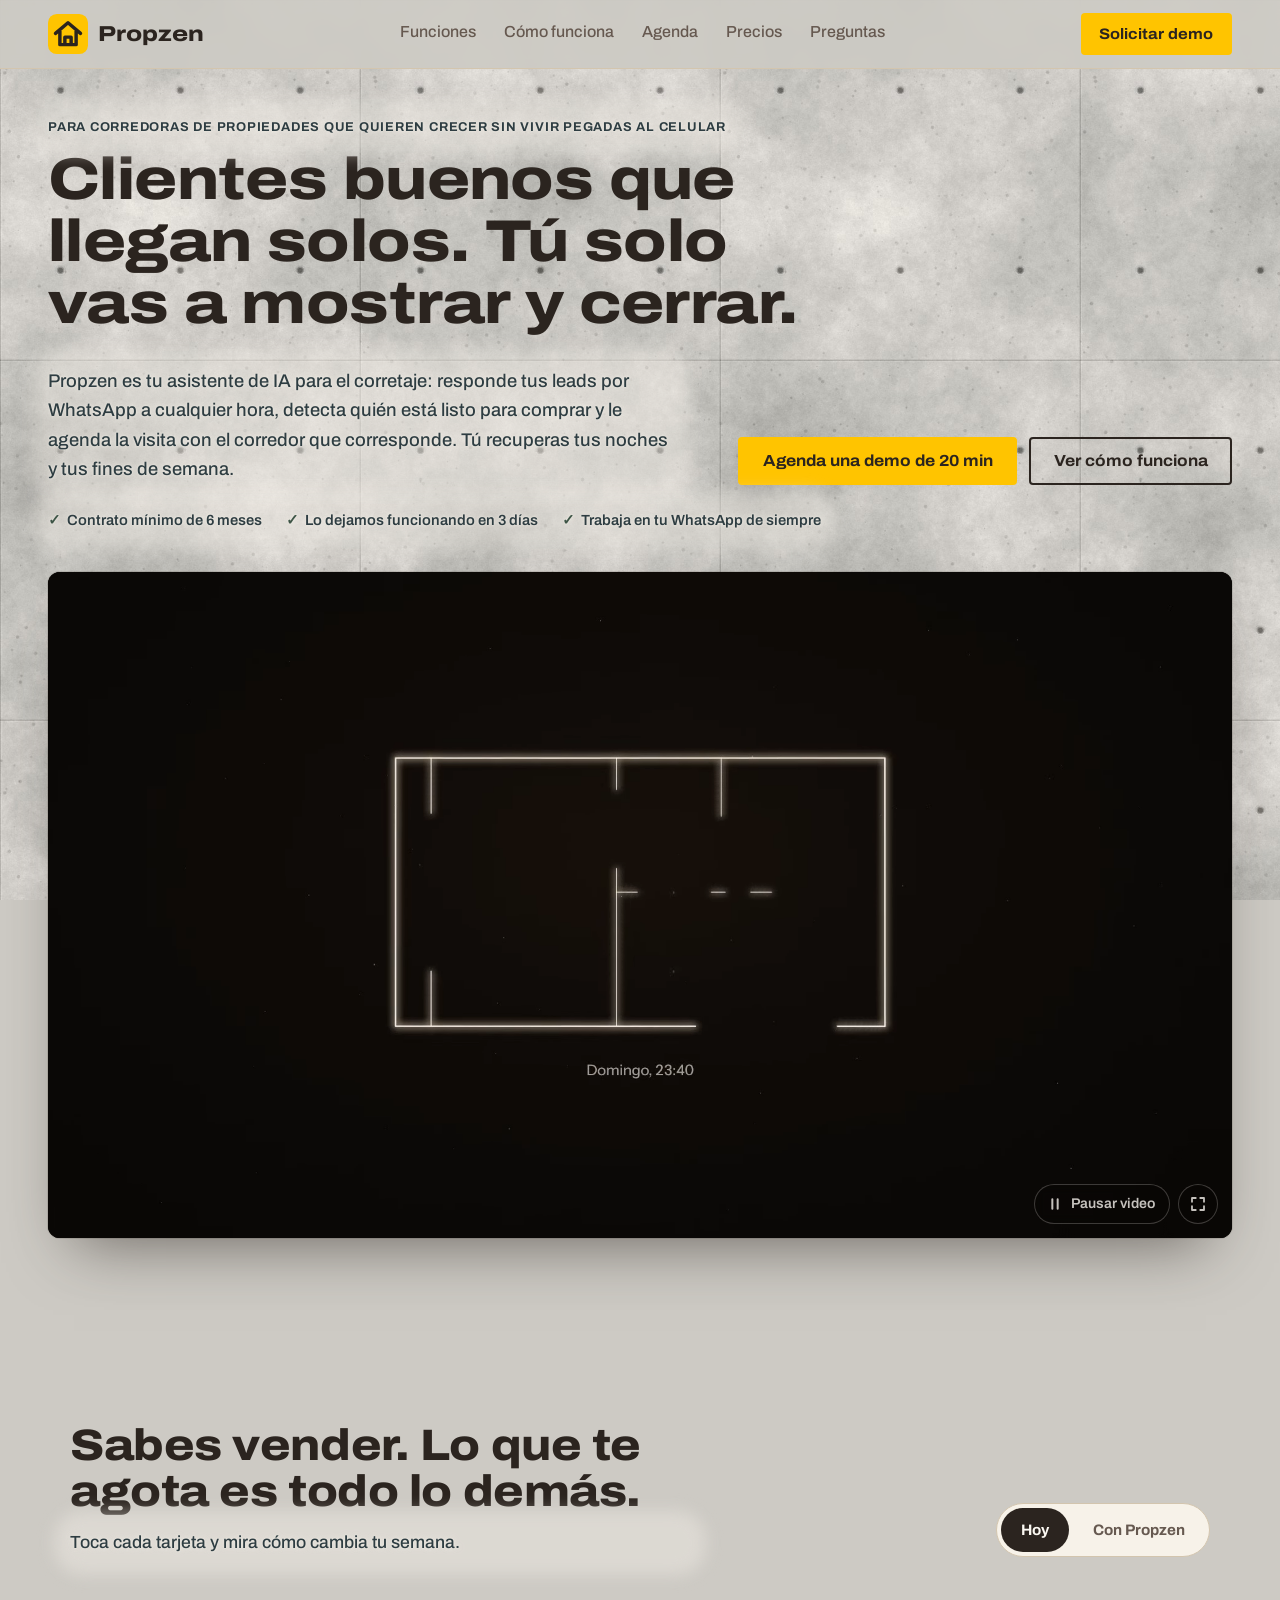
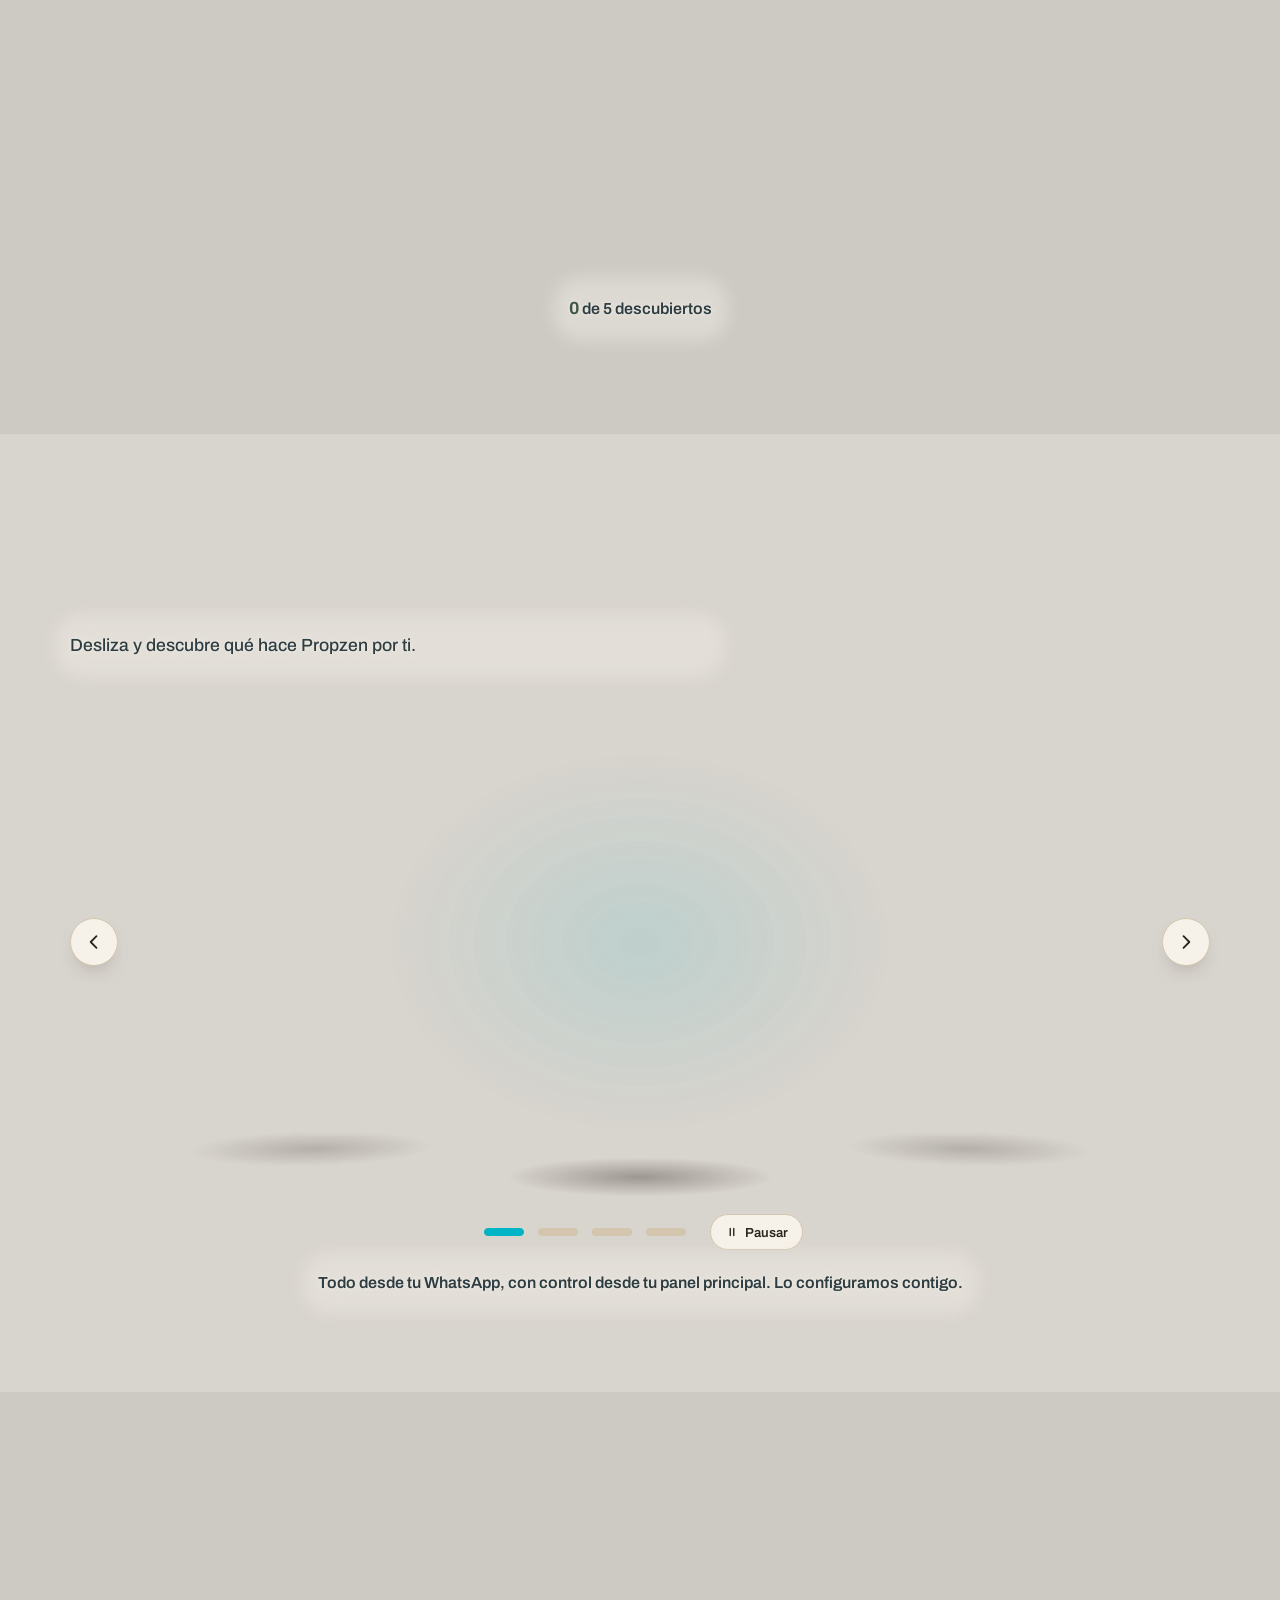
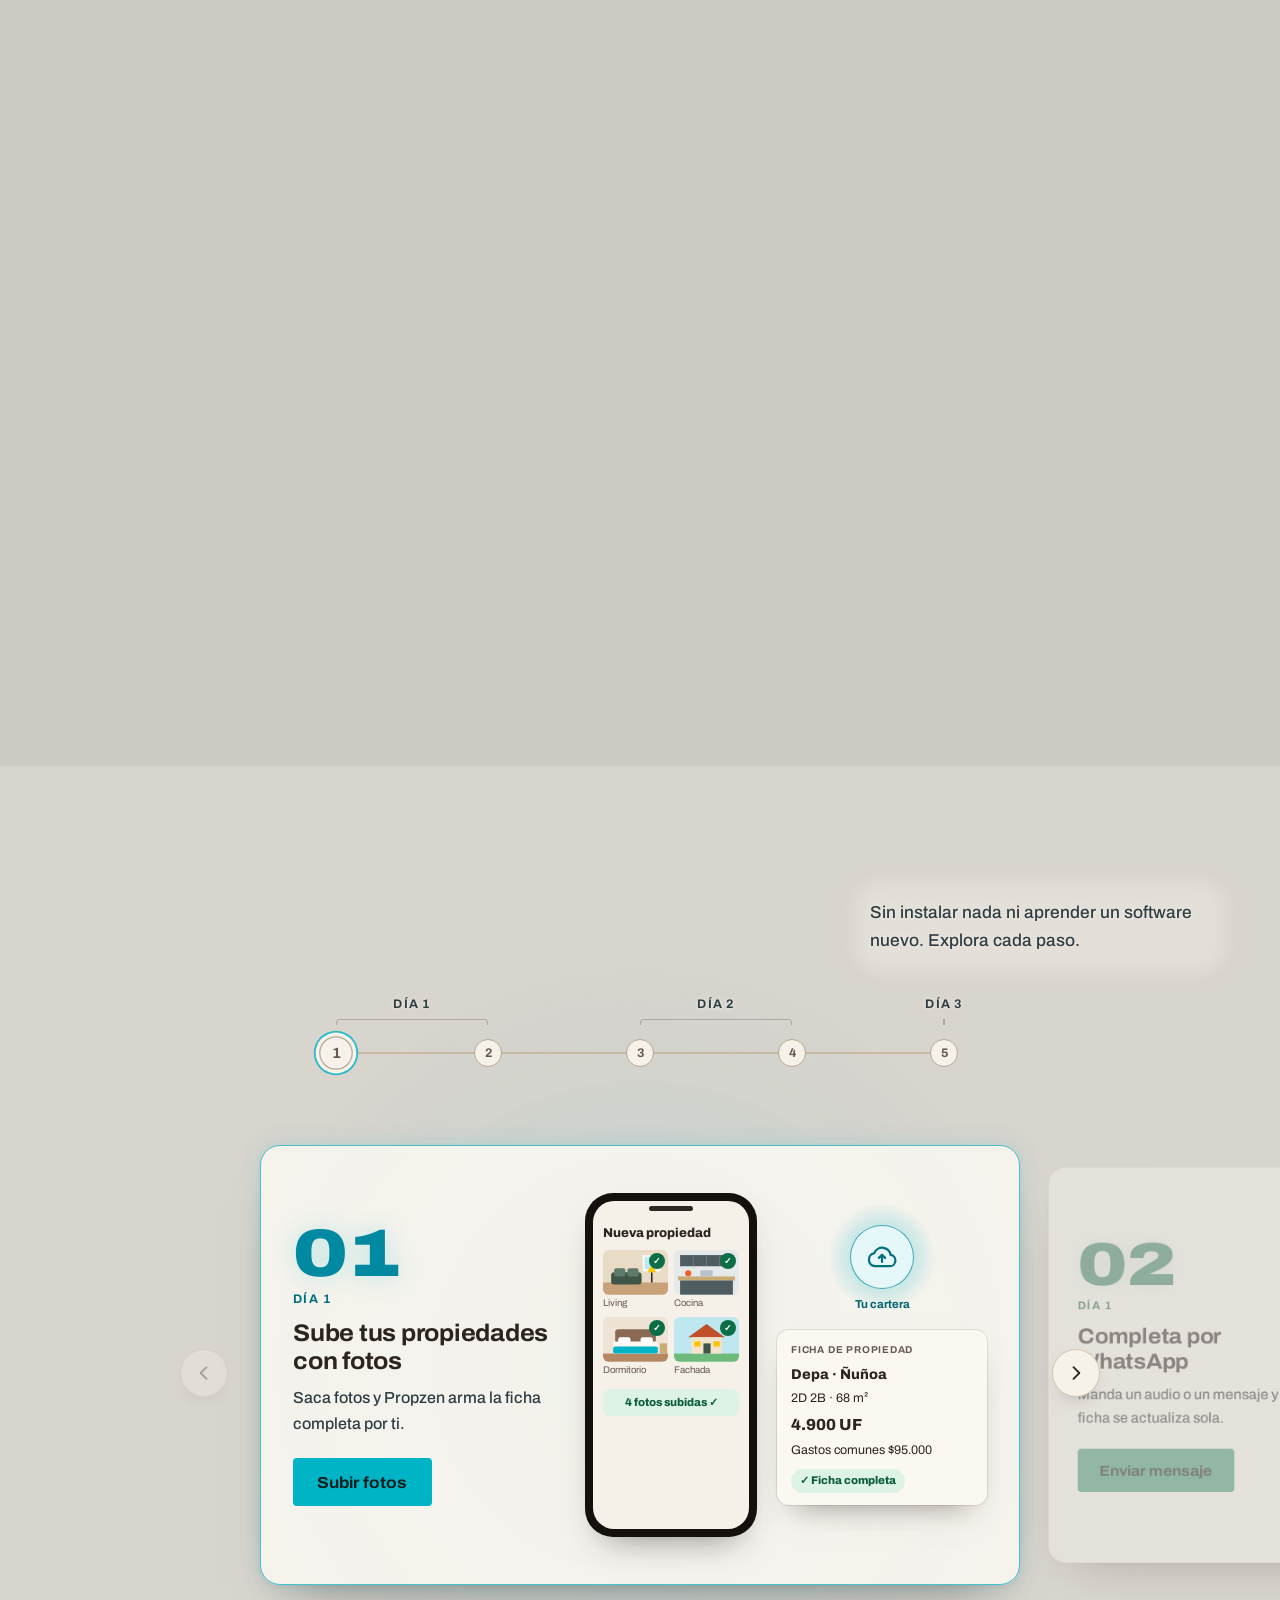
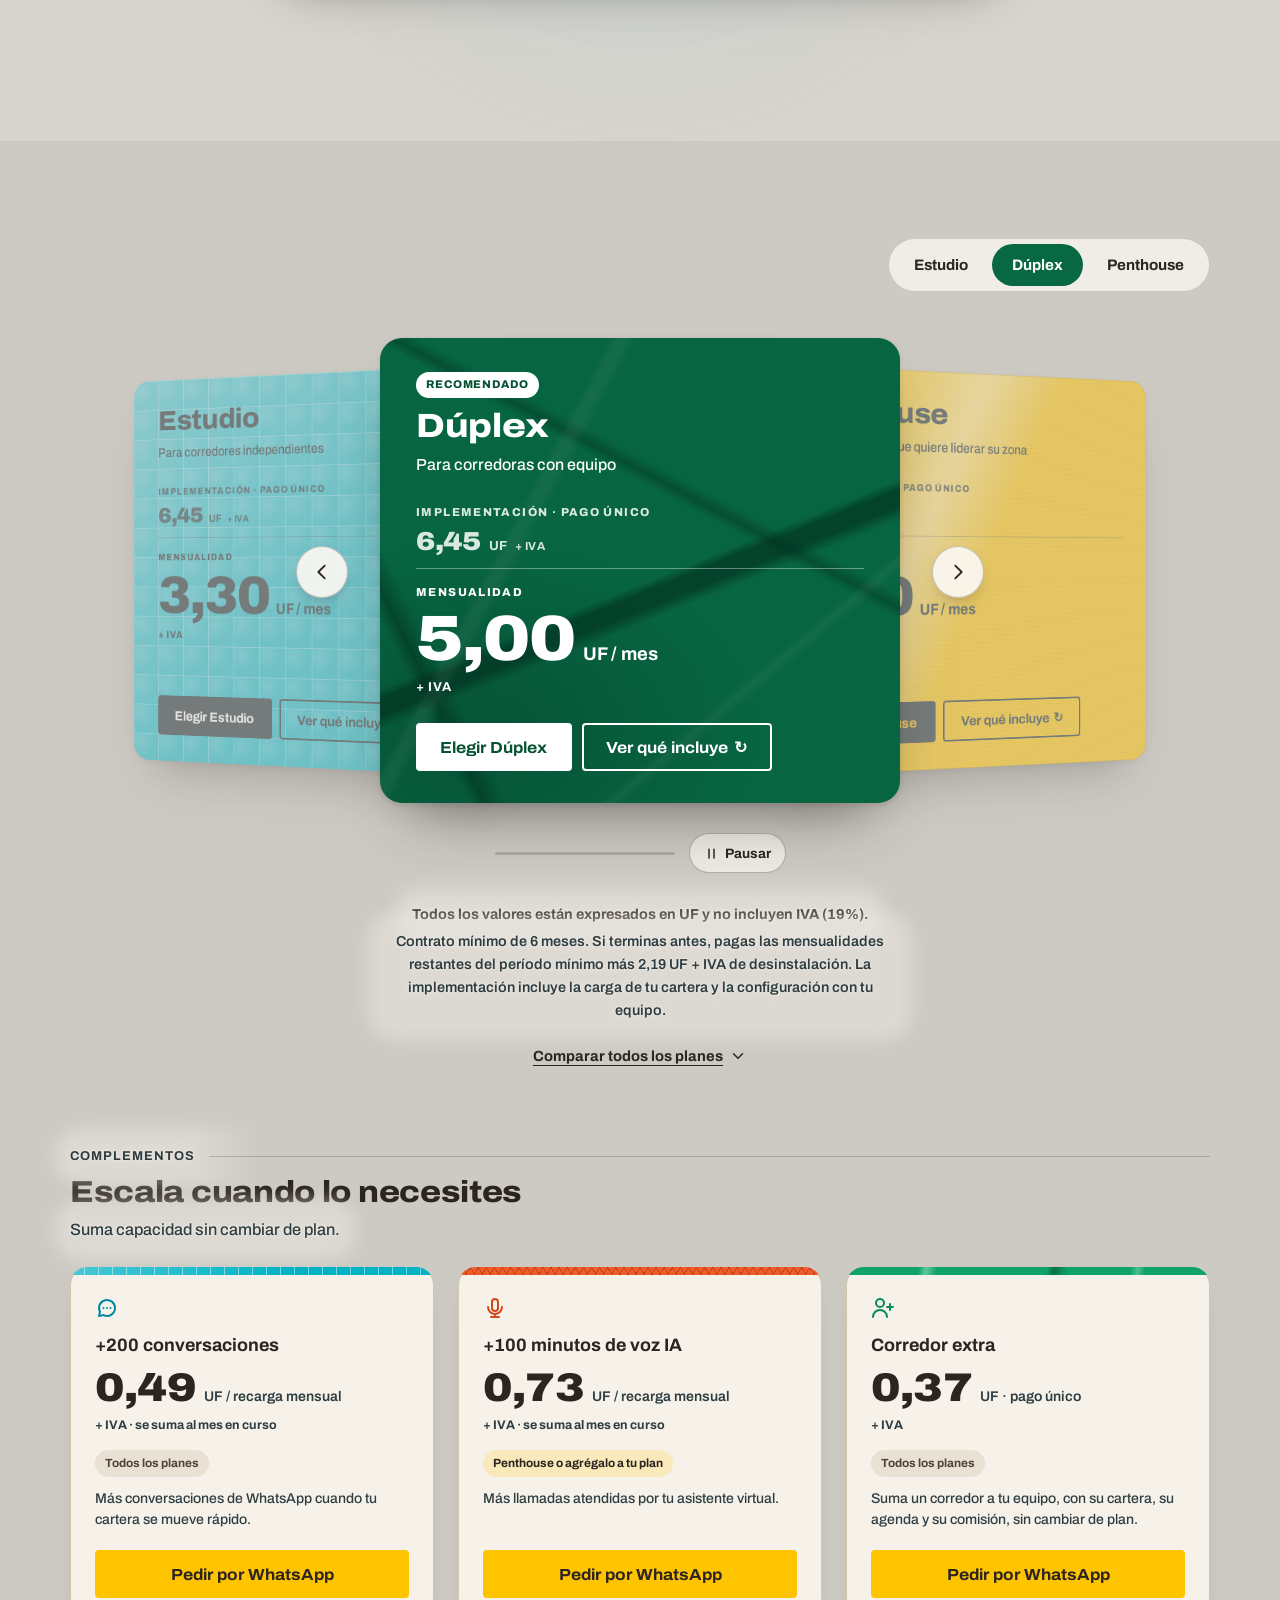
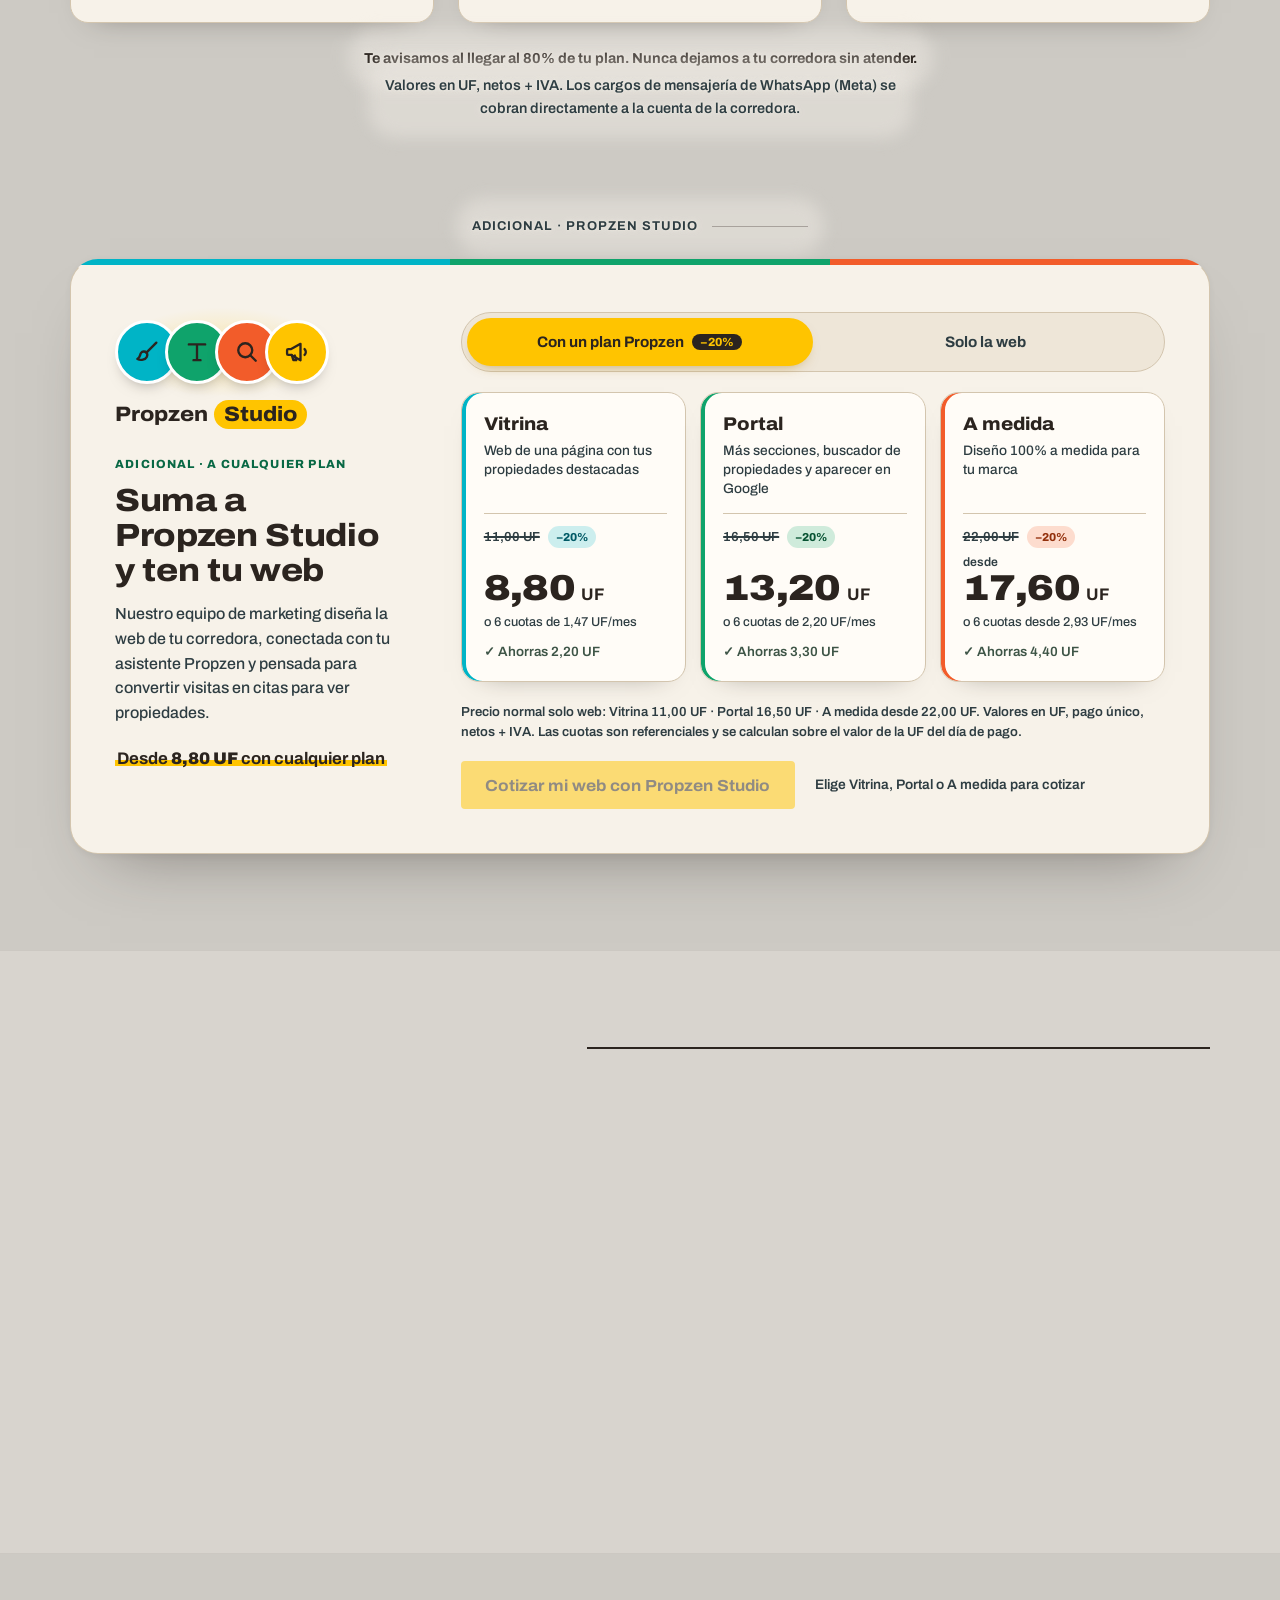
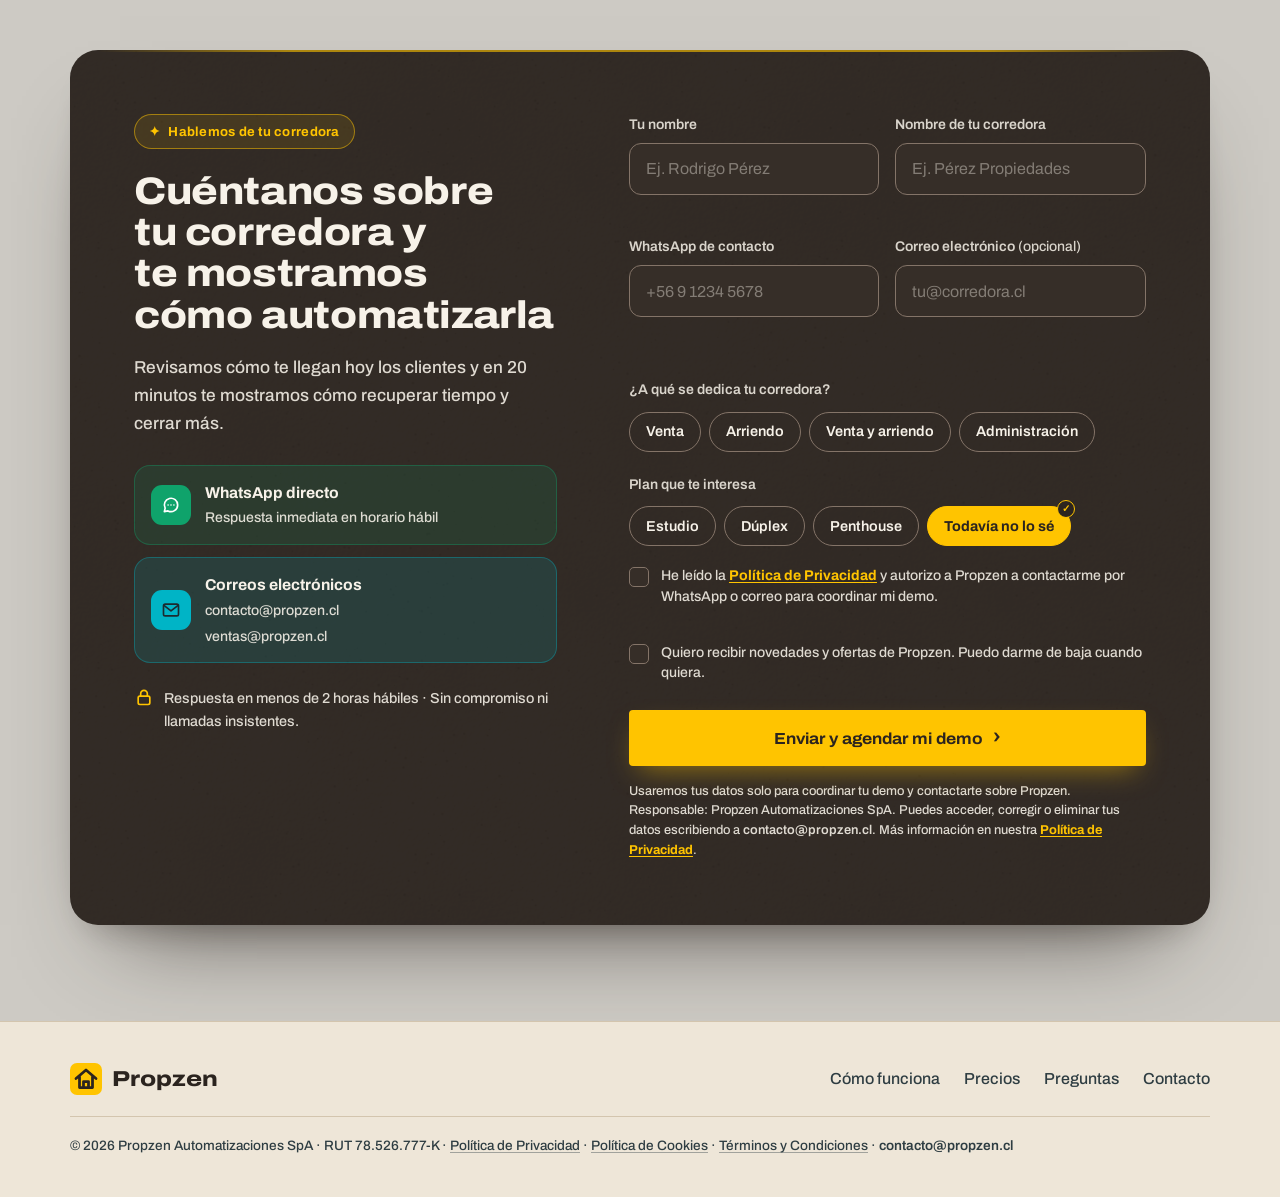
==== index.html @ bea51e54 "Hero: botón de pantalla completa para el video - Botón redondo junto a "Pausar video" (y doble clic " ====
<!DOCTYPE html>
<html lang="es-CL">
<head>
  <meta charset="UTF-8">
  <meta name="viewport" content="width=device-width, initial-scale=1">
  <meta http-equiv="Content-Security-Policy" content="default-src 'self'; script-src 'self'; style-src 'self'; font-src 'self'; img-src 'self' data:; connect-src 'self' https://script.google.com https://script.googleusercontent.com; form-action 'self'; base-uri 'self'; object-src 'none'">
  <meta name="referrer" content="strict-origin-when-cross-origin">
  <!-- Los correos se muestran como texto informativo: que el navegador del teléfono no los convierta en enlaces -->
  <meta name="format-detection" content="email=no">

  <title>Propzen | Asistente de IA para corredoras de propiedades en Chile</title>
  <meta name="description" content="Propzen responde tus leads por WhatsApp 24/7, filtra a los que están listos para comprar y les agenda la visita. Hecho para corredoras de propiedades en Chile.">
  <meta name="theme-color" content="#2B241F">
  <link rel="canonical" href="https://propzen.cl/">

  <meta property="og:type" content="website">
  <meta property="og:site_name" content="Propzen">
  <meta property="og:title" content="Propzen: clientes buenos que llegan solos">
  <meta property="og:description" content="Tu asistente de IA responde, filtra y agenda visitas por WhatsApp, también el domingo a las 23:40. Tú llegas a mostrar y cerrar.">
  <meta property="og:url" content="https://propzen.cl/">
  <meta property="og:image" content="https://propzen.cl/og-image.jpg">
  <meta property="og:image:width" content="1200">
  <meta property="og:image:height" content="630">
  <meta property="og:image:alt" content="Propzen: clientes buenos que llegan solos. Asistente de IA que responde y agenda visitas por WhatsApp.">
  <meta property="og:locale" content="es_CL">
  <meta name="twitter:card" content="summary_large_image">

  <link rel="icon" href="favicon-32.png" sizes="32x32" type="image/png">
  <link rel="icon" href="favicon-16.png" sizes="16x16" type="image/png">
  <link rel="icon" href="favicon.svg" type="image/svg+xml">
  <link rel="apple-touch-icon" href="apple-touch-icon.png" sizes="180x180">
  <link rel="preload" href="fonts/archivo-latin.woff2" as="font" type="font/woff2" crossorigin>
  <link rel="preload" href="textures/hormigon.jpg" as="image">
  <link rel="stylesheet" href="styles.css?v=20261006">
  <script src="script.js?v=20261006"></script>

  <script type="application/ld+json">
  {
    "@context": "https://schema.org",
    "@graph": [
      {
        "@type": "Organization",
        "name": "Propzen",
        "url": "https://propzen.cl/",
        "logo": "https://propzen.cl/favicon.svg"
      },
      {
        "@type": "SoftwareApplication",
        "name": "Propzen",
        "applicationCategory": "BusinessApplication",
        "operatingSystem": "Web",
        "description": "Asistente de inteligencia artificial para inmobiliarias que responde consultas, califica compradores y agenda visitas.",
        "offers": { "@type": "AggregateOffer", "lowPrice": "3.30", "highPrice": "7.50", "priceCurrency": "CLF" }
      },
      {
        "@type": "FAQPage",
        "mainEntity": [
          { "@type": "Question", "name": "¿El asistente reemplaza a mis agentes?", "acceptedAnswer": { "@type": "Answer", "text": "No. Propzen hace la primera respuesta, la calificación y la agenda. Tus agentes reciben compradores con presupuesto, zona y plazo claros, y pueden tomar cualquier conversación cuando quieran." } },
          { "@type": "Question", "name": "¿Qué pasa si un cliente pregunta algo que el asistente no sabe?", "acceptedAnswer": { "@type": "Answer", "text": "Propzen solo responde con datos de tu cartera y tus reglas. Si no tiene la respuesta, lo dice y pasa la conversación a un agente con todo el contexto." } },
          { "@type": "Question", "name": "¿Funciona con mi CRM y mi web?", "acceptedAnswer": { "@type": "Answer", "text": "Se conecta con los CRM inmobiliarios más usados, con Google Sheets y con cualquier sistema que tenga API. El chat web se instala pegando una línea de código." } },
          { "@type": "Question", "name": "¿Cuánto tarda la puesta en marcha?", "acceptedAnswer": { "@type": "Answer", "text": "Entre dos y tres días hábiles: un día para importar tu cartera y otro para ajustar preguntas, horarios y canales con tu equipo." } },
          { "@type": "Question", "name": "¿Hay un plazo mínimo de contrato?", "acceptedAnswer": { "@type": "Answer", "text": "Sí, el contrato es por un mínimo de 6 meses. Es el tiempo que necesita el asistente para aprender de tu cartera y para que veas resultados en tus ventas. Después sigues mes a mes y puedes cancelar con 30 días de aviso." } }
        ]
      }
    ]
  }
  </script>
</head>
<body>
  <!-- Intro de obra: ladrillos, vaciado de hormigón y logo (script.js). El hormigón queda como fondo de la página. -->
  <div class="intro" id="intro">
    <canvas class="intro__canvas" id="introCanvas" aria-hidden="true"></canvas>
    <div class="intro__wet" id="introWet" aria-hidden="true"></div>
    <div class="intro__light" id="introLight" aria-hidden="true"></div>
    <div class="intro__brand" id="introBrand" aria-hidden="true">
      <svg class="intro__logo" viewBox="0 0 64 64"><rect class="logo__bg" width="64" height="64" rx="14"/><path class="logo__house" d="M12 31 32 14l20 17M19 27v22h26V27M27 49V37h10v12"/></svg>
      <span class="intro__name">Propzen</span>
    </div>
    <button type="button" class="intro__skip" id="introSkip">Saltar intro</button>
  </div>

  <a class="skip" href="#main">Saltar al contenido</a>

  <header class="nav">
    <!-- Mismo contenedor que el hero (.wrap--wide): el logo y el botón quedan alineados con los bordes del video -->
    <div class="wrap--wide nav__inner">
      <a href="#main" class="logo" aria-label="Propzen, ir al inicio">
        <svg class="logo__icon" viewBox="0 0 64 64" aria-hidden="true"><rect class="logo__bg" width="64" height="64" rx="14"/><path class="logo__house" d="M12 31 32 14l20 17M19 27v22h26V27M27 49V37h10v12"/></svg>
        Propzen
      </a>
      <button class="nav__toggle" type="button" aria-expanded="false" aria-controls="menu">
        <span class="sr-only">Menú</span><span aria-hidden="true"></span><span aria-hidden="true"></span>
      </button>
      <nav id="menu" class="nav__menu" aria-label="Principal">
        <a href="#funciones">Funciones</a>
        <a href="#como-funciona">Cómo funciona</a>
        <a href="#agenda">Agenda</a>
        <a href="#precios">Precios</a>
        <a href="#preguntas">Preguntas</a>
        <!-- Copia para el menú desplegable (bajo 1024 px); en escritorio el botón vive en su propia columna -->
        <a href="#contacto" class="btn btn--sign btn--small nav__menu-cta">Solicitar demo</a>
      </nav>
      <a href="#contacto" class="btn btn--sign btn--small nav__cta">Solicitar demo</a>
    </div>
  </header>

  <main id="main">
    <!-- HERO: texto + video introductorio -->
    <section class="hero" aria-labelledby="hero-title">
      <div class="wrap--wide">
        <p class="hero__eyebrow">Para corredoras de propiedades que quieren crecer sin vivir pegadas al celular</p>
        <h1 id="hero-title">Clientes buenos que llegan solos. Tú solo vas a mostrar y cerrar.</h1>
        <div class="hero__intro">
          <p class="lead">Propzen es tu asistente de IA para el corretaje: responde tus leads por WhatsApp a cualquier hora, detecta quién está listo para comprar y le agenda la visita con el corredor que corresponde. Tú recuperas tus noches y tus fines de semana.</p>
          <div class="hero__cta">
            <a href="#contacto" class="btn btn--sign">Agenda una demo de 20 min</a>
            <a href="#como-funciona" class="btn btn--line">Ver cómo funciona</a>
          </div>
          <ul class="hero__trust">
            <li>Contrato mínimo de 6 meses</li>
            <li>Lo dejamos funcionando en 3 días</li>
            <li>Trabaja en tu WhatsApp de siempre</li>
          </ul>
        </div>
      </div>

      <div class="wrap--wide">
        <!-- Video introductorio (assets/video): 720p bajo 768 px, 1080p desde ahí; WebM primero y MP4 de respaldo.
             Sin atributo autoplay a propósito: script.js lo inicia en silencio y en bucle cuando está en pantalla (así
             no se descarga si nadie llega a verlo), lo pausa fuera de ella y, con "reducir movimiento", deja solo el
             póster y el botón Reproducir. El póster va en data-poster y lo asigna script.js: con poster="" el navegador
             lo pide en el primer milisegundo y compite con styles.css (en celular retrasaba la primera pintura ~0,5 s). -->
        <div class="hero-video" id="heroVideo">
          <video class="hero-video__media" muted loop playsinline preload="metadata" width="1920" height="1080"
                 data-poster="assets/video/propzen-intro-poster.jpg"
                 aria-label="Video: Propzen responde, califica y agenda clientes por WhatsApp">
            <source src="assets/video/propzen-intro-720p60.webm" type="video/webm" media="(max-width: 767px)">
            <source src="assets/video/propzen-intro-720p60.mp4" type="video/mp4" media="(max-width: 767px)">
            <source src="assets/video/propzen-intro-1080p60.webm" type="video/webm">
            <source src="assets/video/propzen-intro-1080p60-web.mp4" type="video/mp4">
          </video>
          <button type="button" class="hero-video__btn" hidden>
            <svg class="hero-video__ico hero-video__ico--play" viewBox="0 0 24 24" aria-hidden="true"><path d="M7 5l12 7-12 7z"/></svg>
            <svg class="hero-video__ico hero-video__ico--pause" viewBox="0 0 24 24" aria-hidden="true"><path d="M8 5v14M16 5v14"/></svg>
            <span class="hero-video__label">Reproducir video</span>
          </button>
          <!-- Pantalla completa: script.js lo muestra solo si el navegador la permite (en iPhone abre el reproductor nativo) -->
          <button type="button" class="hero-video__fs" title="Ver en pantalla completa" hidden>
            <svg class="hero-video__ico hero-video__ico--expand" viewBox="0 0 24 24" aria-hidden="true"><path d="M4 9V4h5M15 4h5v5M20 15v5h-5M9 20H4v-5"/></svg>
            <svg class="hero-video__ico hero-video__ico--shrink" viewBox="0 0 24 24" aria-hidden="true"><path d="M9 4v5H4M20 9h-5V4M15 20v-5h5M4 15h5v5"/></svg>
            <span class="sr-only">Ver en pantalla completa</span>
          </button>
        </div>
      </div>
    </section>

    <!-- PROBLEMA: tarjetas de antes y después -->
    <section class="section disc" id="problema" aria-labelledby="problema-title">
      <div class="wrap">
        <div class="disc__top">
          <div class="disc__head">
            <h2 id="problema-title">Sabes vender. Lo que te agota es todo lo demás.</h2>
            <p class="disc__lead">Toca cada tarjeta y mira cómo cambia tu semana.</p>
          </div>
          <div class="disc__switch" role="group" aria-label="Ver tu semana">
            <button type="button" class="disc__opt" data-mode="before" aria-pressed="true">Hoy</button>
            <button type="button" class="disc__opt" data-mode="after" aria-pressed="false">Con Propzen</button>
          </div>
        </div>

        <ul class="disc__cards">
          <li class="disc__item">
            <button type="button" class="flip" aria-pressed="false">
              <span class="flip__inner">
                <span class="flip__face flip__face--before">
                  <span class="flip__top"><span class="flip__stamp">ANTES</span><svg class="flip__icon" viewBox="0 0 24 24" aria-hidden="true"><path d="M4 5h16v11H10l-6 4z"/><path d="M8 10h8M8 13h5"/></svg></span>
                  <span class="flip__label">Leads del portal</span>
                  <span class="flip__text">Respondes al día siguiente</span>
                  <span class="flip__hint" aria-hidden="true">Toca para ver el después ↻</span>
                </span>
                <span class="flip__face flip__face--after" aria-hidden="true">
                  <span class="flip__top"><span class="flip__stamp">CON PROPZEN</span><svg class="flip__icon" viewBox="0 0 24 24" aria-hidden="true"><path d="M4 5h16v11H10l-6 4z"/><path d="M8 10h8M8 13h5"/></svg></span>
                  <span class="flip__label">Leads del portal</span>
                  <span class="flip__text">Respuesta en 30 segundos</span>
                </span>
              </span>
            </button>
          </li>
          <li class="disc__item">
            <button type="button" class="flip" aria-pressed="false">
              <span class="flip__inner">
                <span class="flip__face flip__face--before">
                  <span class="flip__top"><span class="flip__stamp">ANTES</span><svg class="flip__icon" viewBox="0 0 24 24" aria-hidden="true"><circle cx="9" cy="8" r="3.5"/><path d="M3 20c0-3.3 2.7-6 6-6s6 2.7 6 6"/><path d="M15.5 11.5l2 2 4-4"/></svg></span>
                  <span class="flip__label">Quién compra</span>
                  <span class="flip__text">Muestras a cualquiera</span>
                  <span class="flip__hint" aria-hidden="true">Toca para ver el después ↻</span>
                </span>
                <span class="flip__face flip__face--after" aria-hidden="true">
                  <span class="flip__top"><span class="flip__stamp">CON PROPZEN</span><svg class="flip__icon" viewBox="0 0 24 24" aria-hidden="true"><circle cx="9" cy="8" r="3.5"/><path d="M3 20c0-3.3 2.7-6 6-6s6 2.7 6 6"/><path d="M15.5 11.5l2 2 4-4"/></svg></span>
                  <span class="flip__label">Quién compra</span>
                  <span class="flip__text">Solo visitas con pie y crédito</span>
                </span>
              </span>
            </button>
          </li>
          <li class="disc__item">
            <button type="button" class="flip" aria-pressed="false">
              <span class="flip__inner">
                <span class="flip__face flip__face--before">
                  <span class="flip__top"><span class="flip__stamp">ANTES</span><svg class="flip__icon" viewBox="0 0 24 24" aria-hidden="true"><path d="M13 3 5 14h6l-1 7 8-11h-6z"/></svg></span>
                  <span class="flip__label">Luz, agua y gas</span>
                  <span class="flip__text">Te llaman a ti</span>
                  <span class="flip__hint" aria-hidden="true">Toca para ver el después ↻</span>
                </span>
                <span class="flip__face flip__face--after" aria-hidden="true">
                  <span class="flip__top"><span class="flip__stamp">CON PROPZEN</span><svg class="flip__icon" viewBox="0 0 24 24" aria-hidden="true"><path d="M13 3 5 14h6l-1 7 8-11h-6z"/></svg></span>
                  <span class="flip__label">Luz, agua y gas</span>
                  <span class="flip__text">El técnico ya va en camino</span>
                </span>
              </span>
            </button>
          </li>
          <li class="disc__item">
            <button type="button" class="flip" aria-pressed="false">
              <span class="flip__inner">
                <span class="flip__face flip__face--before">
                  <span class="flip__top"><span class="flip__stamp">ANTES</span><svg class="flip__icon" viewBox="0 0 24 24" aria-hidden="true"><path d="M3 10v4h3l8 5V5L6 10z"/><path d="M18 9.5a3.5 3.5 0 0 1 0 5"/></svg></span>
                  <span class="flip__label">Marketing</span>
                  <span class="flip__text">Posts a la rápida</span>
                  <span class="flip__hint" aria-hidden="true">Toca para ver el después ↻</span>
                </span>
                <span class="flip__face flip__face--after" aria-hidden="true">
                  <span class="flip__top"><span class="flip__stamp">CON PROPZEN</span><svg class="flip__icon" viewBox="0 0 24 24" aria-hidden="true"><path d="M3 10v4h3l8 5V5L6 10z"/><path d="M18 9.5a3.5 3.5 0 0 1 0 5"/></svg></span>
                  <span class="flip__label">Marketing</span>
                  <span class="flip__text">Publicaciones listas cada semana</span>
                </span>
              </span>
            </button>
          </li>
          <li class="disc__item">
            <button type="button" class="flip" aria-pressed="false">
              <span class="flip__inner">
                <span class="flip__face flip__face--before">
                  <span class="flip__top"><span class="flip__stamp">ANTES</span><svg class="flip__icon" viewBox="0 0 24 24" aria-hidden="true"><path d="M4 20v-9M10 20V5M16 20v-6M2 20h20"/></svg></span>
                  <span class="flip__label">Equipo y comisiones</span>
                  <span class="flip__text">Comisiones en planilla</span>
                  <span class="flip__hint" aria-hidden="true">Toca para ver el después ↻</span>
                </span>
                <span class="flip__face flip__face--after" aria-hidden="true">
                  <span class="flip__top"><span class="flip__stamp">CON PROPZEN</span><svg class="flip__icon" viewBox="0 0 24 24" aria-hidden="true"><path d="M4 20v-9M10 20V5M16 20v-6M2 20h20"/></svg></span>
                  <span class="flip__label">Equipo y comisiones</span>
                  <span class="flip__text">Todo cuadrado en un panel</span>
                </span>
              </span>
            </button>
          </li>
        </ul>

        <div class="disc__dots" aria-hidden="true"><i class="disc__dot is-active"></i><i class="disc__dot"></i><i class="disc__dot"></i><i class="disc__dot"></i><i class="disc__dot"></i></div>

        <div class="disc__foot">
          <p class="disc__count" id="discCount"><b>0</b> de 5 descubiertos</p>
          <div class="disc__done" id="discDone" hidden>
            <p>Así se ve tu semana con Propzen.</p>
            <a href="#contacto" class="btn btn--sign">Agenda una demo de 20 min</a>
          </div>
        </div>
        <p class="sr-only" id="discLive" aria-live="polite"></p>
      </div>
    </section>

    <!-- FUNCIONES: carrusel de cuatro tarjetas con materiales -->
    <section id="funciones" class="section section--paper car" aria-labelledby="hace-title" aria-roledescription="carrusel">
      <div class="wrap">
        <div class="car__head">
          <h2 id="hace-title" class="section__title">Cuatro trabajos que dejas de hacer tú</h2>
          <p class="car__lead">Desliza y descubre qué hace Propzen por ti.</p>
        </div>

        <div class="car__stage-wrap">
          <div class="car__halo" aria-hidden="true"><i class="car__halo-1"></i><i class="car__halo-2"></i><i class="car__halo-3"></i><i class="car__halo-4"></i></div>
          <button type="button" class="car__arrow car__arrow--prev" aria-label="Anterior"><svg viewBox="0 0 24 24" aria-hidden="true"><path d="M15 5l-7 7 7 7"/></svg></button>
          <div class="car__viewport" id="carViewport" tabindex="0" aria-label="Funciones de Propzen. Usa las flechas izquierda y derecha para cambiar de tarjeta y Enter para investigar.">
            <div class="car__stage">

              <article class="card card--1" aria-roledescription="diapositiva" aria-label="1 de 4: Atiende">
                <div class="card__body">
                  <div class="card__mat" aria-hidden="true">
                    <svg class="card__tex">
                      <defs>
                        <pattern id="mat1" width="56" height="56" patternUnits="userSpaceOnUse">
                          <rect width="56" height="56" fill="#00889A"/>
                          <rect x="1.5" y="1.5" width="25" height="25" rx="1.5" fill="#00B4C6"/>
                          <rect x="29.5" y="1.5" width="25" height="25" rx="1.5" fill="#06BCCD"/>
                          <rect x="1.5" y="29.5" width="25" height="25" rx="1.5" fill="#02AFC1"/>
                          <rect x="29.5" y="29.5" width="25" height="25" rx="1.5" fill="#00B4C6"/>
                          <path d="M3.5 22V4.5H20M31.5 22V4.5H48M3.5 50V32.5H20M31.5 50V32.5H48" fill="none" stroke="#7FE3EE" stroke-width="1.4" stroke-linecap="round" opacity=".55"/>
                        </pattern>
                      </defs>
                      <rect width="100%" height="100%" fill="url(#mat1)"/>
                    </svg>
                    <span class="card__shade"></span>
                    <span class="card__shine"></span>
                  </div>
                  <div class="card__top">
                    <svg class="card__icon" viewBox="0 0 24 24" aria-hidden="true"><path d="M4 5h16v11H9l-5 4z"/><path d="M8.5 10.5l2 2 4-4"/></svg>
                    <h3 class="card__verb">Atiende</h3>
                  </div>
                  <div class="card__panel">
                    <p class="card__label">Leads y postventa</p>
                    <p class="card__win">Ningún lead ni reclamo se pierde.</p>
                    <button type="button" class="btn btn--line card__more" aria-expanded="false" aria-controls="cardDetail1">Investigar</button>
                  </div>
                  <div class="card__detail" id="cardDetail1" aria-hidden="true">
                    <p class="card__text">Responde cada consulta con los datos de tu cartera y deriva los reclamos al técnico sin pasar por ti.</p>
                    <div class="scene scene--chat" aria-hidden="true">
                      <p class="sc-bubble sc-bubble--in">¿Sigue disponible el depa?</p>
                      <p class="sc-bubble sc-bubble--out">¡Sí! ¿Te acomoda verlo el sábado?</p>
                    </div>
                    <button type="button" class="btn btn--line card__close">Cerrar</button>
                  </div>
                </div>
              </article>

              <article class="card card--2" aria-roledescription="diapositiva" aria-label="2 de 4: Publica">
                <div class="card__body">
                  <div class="card__mat" aria-hidden="true">
                    <svg class="card__tex">
                      <defs>
                        <!-- Baldosa hexagonal de punta: radio 13, paso horizontal 22,5 y vertical 39 -->
                        <pattern id="mat2" width="22.517" height="39" patternUnits="userSpaceOnUse">
                          <rect width="22.517" height="39" fill="#B83E14"/>
                          <g fill="#F25C2A">
                            <polygon points="0,-11.6 10.05,-5.8 10.05,5.8 0,11.6 -10.05,5.8 -10.05,-5.8"/>
                            <polygon points="22.517,-11.6 32.57,-5.8 32.57,5.8 22.517,11.6 12.47,5.8 12.47,-5.8"/>
                            <polygon points="0,27.4 10.05,33.2 10.05,44.8 0,50.6 -10.05,44.8 -10.05,33.2"/>
                            <polygon points="22.517,27.4 32.57,33.2 32.57,44.8 22.517,50.6 12.47,44.8 12.47,33.2"/>
                          </g>
                          <polygon points="11.26,7.9 21.31,13.7 21.31,25.3 11.26,31.1 1.21,25.3 1.21,13.7" fill="#F46A3B"/>
                        </pattern>
                        <!-- Variación de cocción: algunas piezas más claras, en un período mayor -->
                        <pattern id="mat2v" width="67.55" height="117" patternUnits="userSpaceOnUse">
                          <polygon points="11.26,7.9 21.31,13.7 21.31,25.3 11.26,31.1 1.21,25.3 1.21,13.7" fill="#FF8A5B" opacity=".5"/>
                          <polygon points="33.78,46.9 43.83,52.7 43.83,64.3 33.78,70.1 23.73,64.3 23.73,52.7" fill="#FF8A5B" opacity=".42"/>
                          <polygon points="22.52,66.4 32.57,72.2 32.57,83.8 22.52,89.6 12.47,83.8 12.47,72.2" fill="#C94619" opacity=".35"/>
                          <polygon points="56.29,85.9 66.34,91.7 66.34,103.3 56.29,109.1 46.24,103.3 46.24,91.7" fill="#FF8A5B" opacity=".38"/>
                        </pattern>
                      </defs>
                      <rect width="100%" height="100%" fill="url(#mat2)"/>
                      <rect width="100%" height="100%" fill="url(#mat2v)"/>
                    </svg>
                    <span class="card__shade"></span>
                    <span class="card__shine"></span>
                  </div>
                  <div class="card__top">
                    <svg class="card__icon" viewBox="0 0 24 24" aria-hidden="true"><rect x="3" y="4" width="18" height="16" rx="2"/><circle cx="8.5" cy="9.5" r="1.8"/><path d="M21 16l-5-5-9 9"/></svg>
                    <h3 class="card__verb">Publica</h3>
                  </div>
                  <div class="card__panel">
                    <p class="card__label">Imágenes y publicidad</p>
                    <p class="card__win">El corredor que se ve en tu comuna.</p>
                    <button type="button" class="btn btn--line card__more" aria-expanded="false" aria-controls="cardDetail2">Investigar</button>
                  </div>
                  <div class="card__detail" id="cardDetail2" aria-hidden="true">
                    <p class="card__text">Subes las fotos y Propzen arma la descripción del portal y los posts con tu marca, cada semana.</p>
                    <div class="scene scene--post" aria-hidden="true">
                      <div class="sc-post">
                        <div class="sc-post__head"><i class="sc-avatar"></i><b>Tu corredora</b></div>
                        <div class="sc-photo"><i class="sc-win"></i><i class="sc-sofa"></i><i class="sc-plant"></i><i class="sc-lamp"></i></div>
                        <p class="sc-post__cap">Nuevo en Ñuñoa · 2D 2B</p>
                      </div>
                    </div>
                    <button type="button" class="btn btn--line card__close">Cerrar</button>
                  </div>
                </div>
              </article>

              <article class="card card--3" aria-roledescription="diapositiva" aria-label="3 de 4: Ordena">
                <div class="card__body">
                  <div class="card__mat" aria-hidden="true">
                    <svg class="card__tex">
                      <defs>
                        <pattern id="mat3" width="220" height="220" patternUnits="userSpaceOnUse">
                          <rect width="220" height="220" fill="#0FA36B"/>
                          <path d="M-20 40C30 22 52 70 96 58S160 18 240 36" fill="none" stroke="#0A6E48" stroke-width="5" opacity=".45"/>
                          <path d="M-20 40C30 22 52 70 96 58S160 18 240 36" fill="none" stroke="#0A6E48" stroke-width="1.6" opacity=".85"/>
                          <path d="M-20 150C24 132 70 176 118 160S178 128 240 146" fill="none" stroke="#0A6E48" stroke-width="2.2" opacity=".75"/>
                          <path d="M60 -10C70 30 52 70 74 110S96 170 88 230" fill="none" stroke="#0A6E48" stroke-width="1.2" opacity=".6"/>
                          <path d="M96 58C112 84 104 104 130 120S170 150 178 196" fill="none" stroke="#0A6E48" stroke-width="1" opacity=".6"/>
                          <path d="M-20 92C40 80 64 110 120 98S190 74 240 88" fill="none" stroke="#BFF5DC" stroke-width=".9" opacity=".4"/>
                          <path d="M150 -10C142 30 166 60 156 98S170 160 162 230" fill="none" stroke="#BFF5DC" stroke-width=".8" opacity=".35"/>
                          <path d="M-20 196C36 186 80 206 130 194S200 176 240 190" fill="none" stroke="#BFF5DC" stroke-width=".7" opacity=".35"/>
                        </pattern>
                      </defs>
                      <rect width="100%" height="100%" fill="url(#mat3)"/>
                    </svg>
                    <span class="card__shade"></span>
                    <span class="card__shine"></span>
                  </div>
                  <div class="card__top">
                    <svg class="card__icon" viewBox="0 0 24 24" aria-hidden="true"><path d="M4 20v-9M10 20V5M16 20v-6M2 20h20"/></svg>
                    <h3 class="card__verb">Ordena</h3>
                  </div>
                  <div class="card__panel">
                    <p class="card__label">Equipo y comisiones</p>
                    <p class="card__win">Sabes quién vende y qué se mueve.</p>
                    <button type="button" class="btn btn--line card__more" aria-expanded="false" aria-controls="cardDetail3">Investigar</button>
                  </div>
                  <div class="card__detail" id="cardDetail3" aria-hidden="true">
                    <p class="card__text">Cartera, visitas y comisión de cada corredor, calculadas solas. Y qué propiedad pide ajuste de precio.</p>
                    <div class="scene scene--bars" aria-hidden="true">
                      <div class="sc-row"><span class="sc-name">Laura</span><span class="sc-track"><i class="sc-fill sc-fill--1"></i></span><b class="sc-uf">UF 61</b></div>
                      <div class="sc-row"><span class="sc-name">Diego</span><span class="sc-track"><i class="sc-fill sc-fill--2"></i></span><b class="sc-uf">UF 47</b></div>
                      <div class="sc-row"><span class="sc-name">Sofía</span><span class="sc-track"><i class="sc-fill sc-fill--3"></i></span><b class="sc-uf">UF 33</b></div>
                    </div>
                    <button type="button" class="btn btn--line card__close">Cerrar</button>
                  </div>
                </div>
              </article>

              <article class="card card--4" aria-roledescription="diapositiva" aria-label="4 de 4: Prioriza">
                <div class="card__body">
                  <div class="card__mat" aria-hidden="true">
                    <svg class="card__tex">
                      <defs>
                        <pattern id="mat4" width="9" height="9" patternUnits="userSpaceOnUse">
                          <rect width="9" height="9" fill="#FFC400"/>
                          <path d="M0 1.5H9" stroke="#E0A800" stroke-width=".8" opacity=".55"/>
                          <path d="M0 5.2H9" stroke="#E0A800" stroke-width=".5" opacity=".3"/>
                          <path d="M0 7.6H9" stroke="#FFD94D" stroke-width=".6" opacity=".5"/>
                        </pattern>
                        <pattern id="mat4s" width="320" height="64" patternUnits="userSpaceOnUse">
                          <path d="M0 12H210M60 31H320M0 47H140M180 56H320" stroke="#E0A800" stroke-width="1.1" opacity=".28"/>
                          <path d="M30 22H260M100 40H300" stroke="#FFE380" stroke-width="1.2" opacity=".35"/>
                        </pattern>
                      </defs>
                      <rect width="100%" height="100%" fill="url(#mat4)"/>
                      <rect width="100%" height="100%" fill="url(#mat4s)"/>
                    </svg>
                    <span class="card__shade"></span>
                    <span class="card__shine"></span>
                  </div>
                  <div class="card__top">
                    <svg class="card__icon" viewBox="0 0 24 24" aria-hidden="true"><path d="M4 7h9M4 12h7M4 17h5"/><path d="M18 20V5M14.5 8.5L18 5l3.5 3.5"/></svg>
                    <h3 class="card__verb">Prioriza</h3>
                  </div>
                  <div class="card__panel">
                    <p class="card__label">Citas y visitas</p>
                    <p class="card__win">Tu tiempo va a los que sí compran.</p>
                    <button type="button" class="btn btn--line card__more" aria-expanded="false" aria-controls="cardDetail4">Investigar</button>
                  </div>
                  <div class="card__detail" id="cardDetail4" aria-hidden="true">
                    <p class="card__text">Ordena tu agenda por probabilidad real de compra: pie, crédito y urgencia. Los tibios quedan en seguimiento.</p>
                    <div class="scene scene--list" aria-hidden="true">
                      <div class="sc-item sc-item--a"><span>Carla M.</span><small>Solo mirando</small></div>
                      <div class="sc-item sc-item--b"><span>Pedro S.</span><small>Pide más fotos</small></div>
                      <div class="sc-item sc-item--c"><span>Ana R.</span><small>Pie + crédito ✓</small><em class="sc-tag">Prioridad alta</em></div>
                    </div>
                    <button type="button" class="btn btn--line card__close">Cerrar</button>
                  </div>
                </div>
              </article>

            </div>
          </div>
          <button type="button" class="car__arrow car__arrow--next" aria-label="Siguiente"><svg viewBox="0 0 24 24" aria-hidden="true"><path d="M9 5l7 7-7 7"/></svg></button>
        </div>

        <div class="car__controls">
          <div class="car__pills">
            <button type="button" class="car__pill car__pill--1" aria-label="Ir a 1 de 4: Atiende"><i></i></button>
            <button type="button" class="car__pill car__pill--2" aria-label="Ir a 2 de 4: Publica"><i></i></button>
            <button type="button" class="car__pill car__pill--3" aria-label="Ir a 3 de 4: Ordena"><i></i></button>
            <button type="button" class="car__pill car__pill--4" aria-label="Ir a 4 de 4: Prioriza"><i></i></button>
          </div>
          <button type="button" class="car__pause" id="carPause"><svg viewBox="0 0 24 24" aria-hidden="true"><path class="car__pause-i" d="M9 6v12M15 6v12"/><path class="car__play-i" d="M8 5l11 7-11 7z"/></svg><span>Pausar</span></button>
        </div>
        <p class="sr-only" id="carLive" aria-live="polite"></p>
        <p class="car__foot">Todo desde tu WhatsApp, con control desde tu panel principal. Lo configuramos contigo.</p>
      </div>
    </section>

    <!-- AGENDA DE VISITAS -->
    <section id="agenda" class="section" aria-labelledby="agenda-title">
      <div class="wrap">
        <div class="section__intro">
          <h2 id="agenda-title">Así se llena la agenda de tus corredores</h2>
          <p>Mira la diferencia entre agendar a mano y dejar que Propzen lo haga.</p>
        </div>

        <div class="tool">
          <div class="tool__tabs" role="tablist" aria-label="Vistas del panel de Propzen">
            <button type="button" class="tool__tab" role="tab" id="tab-agenda" aria-controls="panel-agenda" aria-selected="true">
              <strong>Agenda</strong><span>Visitas de la semana</span>
            </button>
            <button type="button" class="tool__tab" role="tab" id="tab-lead" aria-controls="panel-lead" aria-selected="false" tabindex="-1">
              <strong>Ficha del cliente</strong><span>Qué busca y en qué etapa está</span>
            </button>
            <button type="button" class="tool__tab" role="tab" id="tab-stats" aria-controls="panel-stats" aria-selected="false" tabindex="-1">
              <strong>Resultados</strong><span>Del primer mensaje a la visita</span>
            </button>
          </div>

          <div class="tool__body" id="toolBody">
            <div class="tool__panel is-active" role="tabpanel" id="panel-agenda" aria-labelledby="tab-agenda">
              <div class="cal-phase">
                <p class="cal-phase__label" id="calPhase" aria-hidden="true">Hoy, a mano: 4 citas esta semana</p>
                <button type="button" class="btn btn--line btn--small cal-replay" id="calReplay" hidden>Ver de nuevo ↻</button>
              </div>
              <p class="sr-only" id="calLive" aria-live="polite"></p>
              <div class="cal-wrap">
                <div class="cal" id="cal" role="group" aria-label="Citas de la semana. Haz clic en una cita para ver su ficha."></div>
              </div>
              <ul class="cal-legend">
                <li><span class="appt-sw appt--alta" aria-hidden="true"><i class="appt__in"></i></span>Visita de alta prioridad</li>
                <li><span class="appt-sw appt--visita" aria-hidden="true"><i class="appt__in"></i></span>Visita de cliente potencial</li>
                <li><span class="appt-sw appt--agua" aria-hidden="true"><i class="appt__in"></i></span>Problema de agua</li>
                <li><span class="appt-sw appt--gas" aria-hidden="true"><i class="appt__in"></i></span>Problema de gas</li>
                <li><span class="appt-sw appt--luz" aria-hidden="true"><i class="appt__in"></i></span>Problema de luz</li>
                <li><span class="appt-sw appt--desgaste" aria-hidden="true"><i class="appt__in"></i></span>Desgaste o mantención</li>
                <li><span class="appt-sw appt--manual" aria-hidden="true"><i class="appt__in"></i></span>Agendada a mano por el corredor</li>
              </ul>
            </div>

            <div class="tool__panel" role="tabpanel" id="panel-lead" aria-labelledby="tab-lead" inert>
              <div class="lead-card">
                <div class="lead-card__head">
                  <span class="lead-card__avatar" aria-hidden="true">CM</span>
                  <div>
                    <strong>Carla Medina</strong>
                    <span>Escribió por WhatsApp el domingo a las 23:40</span>
                  </div>
                  <span class="tag tag--ok">Lista para visitar</span>
                </div>
                <div class="lead-card__grid">
                  <dl class="lead-card__data">
                    <div><dt>Busca</dt><dd>Comprar departamento</dd></div>
                    <div><dt>Ambientes</dt><dd>2 dormitorios</dd></div>
                    <div><dt>Zona</dt><dd>Centro</dd></div>
                    <div><dt>Presupuesto</dt><dd>Hasta 3.000 UF</dd></div>
                    <div><dt>Financiación</dt><dd>Crédito preaprobado</dd></div>
                    <div><dt>Mudanza</dt><dd>Marzo</dd></div>
                  </dl>
                  <ol class="timeline">
                    <li class="is-done"><b>Dom 23:40</b>Consulta por el depto de calle Sarmiento</li>
                    <li class="is-done"><b>Dom 23:42</b>Calificada: presupuesto, zona y crédito confirmados</li>
                    <li class="is-done"><b>Dom 23:43</b>Visita agendada el viernes a las 17:30 con Laura</li>
                    <li><b>Jue 10:00</b>Recordatorio programado</li>
                  </ol>
                </div>
                <div class="lead-card__note">
                  <p><strong>Automático:</strong> Propzen le envía el recordatorio el jueves a las 10:00 y avisa a Laura si Carla cancela o pide otro horario.</p>
                </div>
                <button type="button" class="btn btn--sign" id="remindBtn"><span class="remind__label">Enviar recordatorio ahora</span></button>
              </div>
            </div>

            <div class="tool__panel" role="tabpanel" id="panel-stats" aria-labelledby="tab-stats" inert>
              <p class="stats__note">Ejemplo de un mes en una inmobiliaria de 5 agentes. Cifras ilustrativas.</p>
              <div class="stats">
                <div class="stat"><div class="stat__row"><span>Consultas recibidas</span><b>420</b></div><div class="stat__track"><i data-w="100"></i></div></div>
                <div class="stat"><div class="stat__row"><span>Respondidas en menos de un minuto</span><b>420</b></div><div class="stat__track"><i data-w="100"></i></div></div>
                <div class="stat"><div class="stat__row"><span>Clientes calificados</span><b>170</b></div><div class="stat__track"><i data-w="40"></i></div></div>
                <div class="stat"><div class="stat__row"><span>Visitas agendadas</span><b>76</b></div><div class="stat__track"><i data-w="18"></i></div></div>
                <div class="stat"><div class="stat__row"><span>Visitas realizadas</span><b>63</b></div><div class="stat__track"><i data-w="15"></i></div></div>
              </div>
            </div>
          </div>
        </div>
      </div>
    </section>

    <!-- CÓMO FUNCIONA -->
    <section id="como-funciona" class="section section--paper imp"aria-labelledby="como-title" aria-roledescription="carrusel">
      <div class="wrap">
        <div class="imp__head">
          <h2 id="como-title" class="section__title">En marcha en tres días hábiles</h2>
          <p class="imp__lead">Sin instalar nada ni aprender un software nuevo. Explora cada paso.</p>
        </div>

        <!-- Línea de tiempo: tres días y cinco pasos como puntos de luz -->
        <div class="imp__line" role="group" aria-label="Pasos de la implementación">
          <p class="imp__day imp__day--1" aria-hidden="true">Día 1</p>
          <p class="imp__day imp__day--2" aria-hidden="true">Día 2</p>
          <p class="imp__day imp__day--3" aria-hidden="true">Día 3</p>
          <div class="imp__track">
            <span class="imp__rail" aria-hidden="true"></span>
            <i class="imp__seg imp__seg--1" aria-hidden="true"></i>
            <i class="imp__seg imp__seg--2" aria-hidden="true"></i>
            <i class="imp__seg imp__seg--3" aria-hidden="true"></i>
            <i class="imp__seg imp__seg--4" aria-hidden="true"></i>
            <button type="button" class="imp__dot imp__dot--1" aria-label="Paso 1, Día 1: Sube tus propiedades con fotos"><span>1</span></button>
            <button type="button" class="imp__dot imp__dot--2" aria-label="Paso 2, Día 1: Completa por WhatsApp"><span>2</span></button>
            <button type="button" class="imp__dot imp__dot--3" aria-label="Paso 3, Día 2: Configura las respuestas"><span>3</span></button>
            <button type="button" class="imp__dot imp__dot--4" aria-label="Paso 4, Día 2: Organiza a tu equipo"><span>4</span></button>
            <button type="button" class="imp__dot imp__dot--5" aria-label="Paso 5, Día 3: Encendido: responde solo"><span>5</span></button>
          </div>
          <p class="imp__today" aria-hidden="true">Día 1 · Paso 1 de 5</p>
        </div>
      </div>

      <div class="imp__stage">
        <div class="imp__halos" aria-hidden="true">
          <i class="imp__halo imp__halo--1 is-on"></i><i class="imp__halo imp__halo--2"></i><i class="imp__halo imp__halo--3"></i><i class="imp__halo imp__halo--4"></i><i class="imp__halo imp__halo--5"></i>
        </div>
        <div class="imp__spot" aria-hidden="true"></div>

        <div class="imp__viewport" tabindex="0" aria-label="Pasos de la implementación. Usa las flechas izquierda y derecha para cambiar de paso.">

          <!-- Paso 1 -->
          <article class="imp-slide imp-slide--1 is-active" data-day="Día 1" aria-roledescription="diapositiva" aria-label="Paso 1 de 5: Sube tus propiedades con fotos">
            <div class="imp-slide__card">
              <div class="imp-slide__copy">
                <p class="imp-slide__num" aria-hidden="true">01</p>
                <p class="imp-slide__day">Día 1</p>
                <h3 class="imp-slide__title">Sube tus propiedades con fotos</h3>
                <p class="imp-slide__text">Saca fotos y Propzen arma la ficha completa por ti.</p>
                <button type="button" class="btn imp-act" data-scene="0">Subir fotos</button>
              </div>
              <div class="scn scn--fotos">
                <div class="dev-phone">
                  <div class="dev-phone__screen">
                    <p class="scn-app">Nueva propiedad</p>
                    <div class="scn-thumbs">
                      <figure class="scn-thumb">
                        <svg viewBox="0 0 64 44" aria-hidden="true"><rect width="64" height="44" fill="#E9DCC6"/><rect y="32" width="64" height="12" fill="#C9A27A"/><rect x="40" y="6" width="16" height="14" fill="#BFE7F0" stroke="#FBF8F2" stroke-width="2"/><rect x="8" y="22" width="30" height="12" rx="3" fill="#3E5547"/><rect x="11" y="18" width="11" height="8" rx="2" fill="#5E7A68"/><rect x="24" y="18" width="11" height="8" rx="2" fill="#5E7A68"/><path d="M48 32V22" stroke="#2B241F" stroke-width="1.5"/><path d="M44 22h8l-2-5h-4z" fill="#FFC400"/></svg>
                        <figcaption>Living</figcaption><span class="scn-thumb__ok" aria-hidden="true">✓</span>
                      </figure>
                      <figure class="scn-thumb">
                        <svg viewBox="0 0 64 44" aria-hidden="true"><rect width="64" height="44" fill="#E6E9EA"/><rect x="6" y="5" width="52" height="11" fill="#4F5D61"/><path d="M19 5v11M32 5v11M45 5v11" stroke="#6D7B80"/><rect x="4" y="26" width="56" height="4" fill="#C8AC74"/><rect x="6" y="30" width="52" height="14" fill="#4F5D61"/><rect x="26" y="20" width="12" height="6" rx="1" fill="#B9C2CC"/><circle cx="14" cy="23" r="3" fill="#F25C2A"/></svg>
                        <figcaption>Cocina</figcaption><span class="scn-thumb__ok" aria-hidden="true">✓</span>
                      </figure>
                      <figure class="scn-thumb">
                        <svg viewBox="0 0 64 44" aria-hidden="true"><rect width="64" height="44" fill="#EFE3D6"/><rect y="36" width="64" height="8" fill="#B58863"/><rect x="12" y="12" width="40" height="14" rx="3" fill="#8A6A55"/><rect x="10" y="24" width="44" height="12" rx="2" fill="#FBF8F2"/><rect x="10" y="29" width="44" height="7" rx="2" fill="#00B4C6"/><rect x="15" y="20" width="12" height="6" rx="2" fill="#FFFFFF"/><rect x="37" y="20" width="12" height="6" rx="2" fill="#FFFFFF"/><rect x="56" y="26" width="7" height="10" fill="#C8AC74"/></svg>
                        <figcaption>Dormitorio</figcaption><span class="scn-thumb__ok" aria-hidden="true">✓</span>
                      </figure>
                      <figure class="scn-thumb">
                        <svg viewBox="0 0 64 44" aria-hidden="true"><rect width="64" height="44" fill="#BFE7F0"/><rect y="36" width="64" height="8" fill="#6DBB7A"/><path d="M14 20 32 7l18 13z" fill="#C0502A"/><rect x="17" y="20" width="30" height="16" fill="#F2E3C9"/><rect x="29" y="26" width="7" height="10" fill="#3E5547"/><rect x="20" y="24" width="6" height="5" fill="#FFC400"/><rect x="39" y="24" width="6" height="5" fill="#FFC400"/></svg>
                        <figcaption>Fachada</figcaption><span class="scn-thumb__ok" aria-hidden="true">✓</span>
                      </figure>
                    </div>
                    <p class="scn-status">4 fotos subidas ✓</p>
                  </div>
                </div>
                <div class="scn-side">
                  <div class="scn-cloud">
                    <span class="scn-cloud__glow" aria-hidden="true"></span>
                    <span class="scn-cloud__icon"><svg viewBox="0 0 24 24" aria-hidden="true"><path d="M7 18.5h10.5a4 4 0 0 0 .6-7.95A6 6 0 0 0 6.6 9.2 4.7 4.7 0 0 0 7 18.5z"/><path d="M12 15.5v-5M9.8 12.6 12 10.4l2.2 2.2"/></svg></span>
                    <span class="scn-cloud__label">Tu cartera</span>
                  </div>
                  <div class="fx">
                    <p class="fx__head">Ficha de propiedad</p>
                    <ul class="fx__list">
                      <li class="fx__strong">Depa · Ñuñoa</li>
                      <li>2D 2B · 68 m²</li>
                      <li class="fx__price">4.900 UF</li>
                      <li>Gastos comunes $95.000</li>
                    </ul>
                    <p class="fx__ok">✓ Ficha completa</p>
                  </div>
                </div>
              </div>
            </div>
          </article>

          <!-- Paso 2 -->
          <article class="imp-slide imp-slide--2" data-day="Día 1" aria-roledescription="diapositiva" aria-label="Paso 2 de 5: Completa por WhatsApp">
            <div class="imp-slide__card">
              <div class="imp-slide__copy">
                <p class="imp-slide__num" aria-hidden="true">02</p>
                <p class="imp-slide__day">Día 1</p>
                <h3 class="imp-slide__title">Completa por WhatsApp</h3>
                <p class="imp-slide__text">Manda un audio o un mensaje y la ficha se actualiza sola.</p>
                <button type="button" class="btn imp-act" data-scene="1">Enviar mensaje</button>
              </div>
              <div class="scn scn--wsp">
                <div class="dev-phone">
                  <div class="dev-phone__screen dev-phone__screen--chat">
                    <p class="wsp-head"><span class="wsp-head__av" aria-hidden="true">P</span><span>WhatsApp<small>Asistente Propzen</small></span></p>
                    <div class="wsp-log">
                      <div class="wsp-b wsp-b--out wsp-audio">
                        <svg class="wsp-audio__play" viewBox="0 0 24 24" aria-hidden="true"><path d="M8 5v14l11-7z"/></svg>
                        <span class="wsp-wave" aria-hidden="true"><i></i><i></i><i></i><i></i><i></i><i></i><i></i><i></i><i></i><i></i><i></i><i></i><i></i></span>
                        <span class="sr-only">Audio de</span><small>0:06</small>
                      </div>
                      <p class="wsp-b wsp-b--out">Bajó a 4.750 UF y tiene estacionamiento</p>
                      <div class="wsp-slot">
                        <span class="wsp-typing" aria-hidden="true"><i></i><i></i><i></i></span>
                        <p class="wsp-b wsp-b--in">Listo, actualicé la ficha ✓</p>
                      </div>
                    </div>
                  </div>
                </div>
                <div class="scn-side scn-side--center">
                  <div class="fx">
                    <p class="fx__head">Ficha de propiedad</p>
                    <ul class="fx__list">
                      <li class="fx__strong">Depa · Ñuñoa</li>
                      <li>2D 2B · 68 m²</li>
                      <li class="fx__price fx__price--change"><del class="fx__old">4.900 UF<i class="fx__strike" aria-hidden="true"></i></del> <ins class="fx__new"><span class="fx__glow" aria-hidden="true"></span>4.750 UF</ins></li>
                      <li>Gastos comunes $95.000</li>
                    </ul>
                    <p class="fx__tags"><span class="fx__tag">Estacionamiento</span></p>
                  </div>
                </div>
              </div>
            </div>
          </article>

          <!-- Paso 3 -->
          <article class="imp-slide imp-slide--3" data-day="Día 2" aria-roledescription="diapositiva" aria-label="Paso 3 de 5: Configura las respuestas">
            <div class="imp-slide__card">
              <div class="imp-slide__copy">
                <p class="imp-slide__num" aria-hidden="true">03</p>
                <p class="imp-slide__day">Día 2</p>
                <h3 class="imp-slide__title">Configura las respuestas</h3>
                <p class="imp-slide__text">Elige el tono, las preguntas y cuándo te pasa la conversación.</p>
                <button type="button" class="btn imp-act" data-scene="2">Probar respuesta</button>
              </div>
              <div class="scn scn--cfg">
                <div class="dev-web">
                  <div class="dev-web__bar" aria-hidden="true"><i></i><i></i><i></i><span>propzen.cl/respuestas</span></div>
                  <div class="dev-web__body cfg">
                    <div class="cfg__opts">
                      <div class="cfg__row"><span id="cfgL1">Responder 24/7</span><button type="button" class="cfg-sw" role="switch" aria-checked="true" aria-labelledby="cfgL1" data-opt="h24"><i></i></button></div>
                      <div class="cfg__row"><span id="cfgL2">Preguntar por pie y crédito</span><button type="button" class="cfg-sw" role="switch" aria-checked="true" aria-labelledby="cfgL2" data-opt="pie"><i></i></button></div>
                      <div class="cfg__row"><span id="cfgL3">Pasarme los clientes calientes</span><button type="button" class="cfg-sw" role="switch" aria-checked="true" aria-labelledby="cfgL3" data-opt="hot"><i></i></button></div>
                      <div class="cfg__row"><span id="cfgTone">Tono</span>
                        <div class="cfg-tone" role="group" aria-labelledby="cfgTone">
                          <button type="button" aria-pressed="true" data-tone="cercano">Cercano</button><button type="button" aria-pressed="false" data-tone="formal">Formal</button>
                        </div>
                      </div>
                    </div>
                    <div class="cfg__chat">
                      <p class="cfg__label">Vista previa</p>
                      <p class="wsp-b wsp-b--in cfg__q">Hola, ¿sigue disponible el depa de Ñuñoa?</p>
                      <div class="wsp-slot">
                        <span class="wsp-typing" aria-hidden="true"><i></i><i></i><i></i></span>
                        <p class="wsp-b wsp-b--out cfg__a" id="cfgReply" aria-live="polite">¡Hola! Sí, el depa sigue disponible. ¿Tienes pie o crédito preaprobado?</p>
                      </div>
                      <p class="cfg__meta" id="cfgMeta">Respondido en 2 s · 23:48</p>
                      <p class="cfg__hot" id="cfgHot">Si es un cliente caliente, te lo paso al tiro</p>
                    </div>
                  </div>
                </div>
              </div>
            </div>
          </article>

          <!-- Paso 4 -->
          <article class="imp-slide imp-slide--4" data-day="Día 2" aria-roledescription="diapositiva" aria-label="Paso 4 de 5: Organiza a tu equipo">
            <div class="imp-slide__card">
              <div class="imp-slide__copy">
                <p class="imp-slide__num" aria-hidden="true">04</p>
                <p class="imp-slide__day">Día 2</p>
                <h3 class="imp-slide__title">Organiza a tu equipo</h3>
                <p class="imp-slide__text">Cartera, comisiones y visitas de cada corredor en un panel.</p>
                <button type="button" class="btn imp-act" data-scene="3">Ver el mes</button>
              </div>
              <div class="scn scn--team">
                <div class="dev-web">
                  <div class="dev-web__bar" aria-hidden="true"><i></i><i></i><i></i><span>propzen.cl/equipo</span></div>
                  <div class="dev-web__body team">
                    <table class="team__t">
                      <caption class="sr-only">Corredores del mes</caption>
                      <thead><tr><th scope="col">Corredor</th><th scope="col">Prop.</th><th scope="col">Visitas</th><th scope="col">Comisión</th></tr></thead>
                      <tbody>
                        <tr class="team__r"><th scope="row"><span class="team__av team__av--1" aria-hidden="true">LR</span>Laura</th><td>14</td><td>8</td><td><span class="team__com"><span class="team__bar"><i data-v=".89"></i></span>62 UF</span></td></tr>
                        <tr class="team__r"><th scope="row"><span class="team__av team__av--2" aria-hidden="true">DP</span>Diego</th><td>9</td><td>5</td><td><span class="team__com"><span class="team__bar"><i data-v=".54"></i></span>38 UF</span></td></tr>
                        <tr class="team__r"><th scope="row"><span class="team__av team__av--3" aria-hidden="true">SV</span>Sofía</th><td>11</td><td>6</td><td><span class="team__com"><span class="team__bar"><i data-v=".67"></i></span>47 UF</span></td></tr>
                      </tbody>
                    </table>
                    <div class="team__chart">
                      <p class="team__chart-t">Personas por propiedad</p>
                      <ul class="team__bars">
                        <li><span class="team__col"><i class="team__cbar team__cbar--1" data-v=".8"></i></span><b>12</b><small>Ñuñoa</small></li>
                        <li><span class="team__col"><i class="team__cbar team__cbar--2" data-v="1"></i></span><b>15</b><small>Providencia</small></li>
                        <li><span class="team__col"><i class="team__cbar team__cbar--3" data-v=".47"></i></span><b>7</b><small>La Florida</small></li>
                        <li><span class="team__col"><i class="team__cbar team__cbar--4" data-v=".33"></i></span><b>5</b><small>Maipú</small></li>
                      </ul>
                    </div>
                  </div>
                </div>
              </div>
            </div>
          </article>

          <!-- Paso 5 -->
          <article class="imp-slide imp-slide--5" data-day="Día 3" aria-roledescription="diapositiva" aria-label="Paso 5 de 5: Encendido: responde solo">
            <div class="imp-slide__card">
              <div class="imp-slide__copy">
                <p class="imp-slide__num" aria-hidden="true">05</p>
                <p class="imp-slide__day">Día 3</p>
                <h3 class="imp-slide__title">Encendido: responde solo</h3>
                <p class="imp-slide__text">Desde hoy, cada consulta recibe respuesta en segundos.</p>
                <button type="button" class="imp-power imp-act" data-scene="4">
                  <span class="imp-power__track" aria-hidden="true"><span class="imp-power__glow"></span><span class="imp-power__on"></span><span class="imp-power__knob"></span></span>
                  <span class="imp-power__label">Encender Propzen</span>
                </button>
                <a href="#contacto" class="btn btn--sign imp-demo">Agenda una demo de 20 min</a>
              </div>
              <div class="scn scn--on">
                <div class="dev-phone">
                  <div class="dev-phone__screen dev-phone__screen--chat">
                    <p class="wsp-head"><span class="wsp-head__av" aria-hidden="true">P</span><span>WhatsApp<small>Asistente Propzen</small></span></p>
                    <div class="wsp-log">
                      <p class="wsp-b wsp-b--in on-q">¿Sigue disponible el depa de Providencia?</p>
                      <p class="wsp-b wsp-b--out on-a">Sí, ¿te acomoda visitarlo el sábado? <small class="on-t">2 s</small></p>
                      <p class="wsp-b wsp-b--in on-q">¿Aceptan mascotas en la casa de Maipú?</p>
                      <p class="wsp-b wsp-b--out on-a">Sí, se aceptan mascotas pequeñas. <small class="on-t">2 s</small></p>
                      <p class="wsp-b wsp-b--in on-q">¿Cuánto son los gastos comunes?</p>
                      <p class="wsp-b wsp-b--out on-a">Son $95.000 al mes. <small class="on-t">2 s</small></p>
                    </div>
                  </div>
                </div>
                <div class="scn-side scn-side--center">
                  <div class="dev-web dev-web--mini">
                    <div class="dev-web__bar" aria-hidden="true"><i></i><i></i><i></i><span>propzen.cl/panel</span></div>
                    <div class="dev-web__body on-panel">
                      <p class="on-panel__status"><i aria-hidden="true"></i>En línea</p>
                      <p class="on-panel__label">Consultas respondidas hoy</p>
                      <p class="on-panel__count" id="onCount">12</p>
                      <p class="on-panel__note">Tiempo de respuesta: 2 s</p>
                    </div>
                  </div>
                </div>
              </div>
            </div>
          </article>
        </div>

        <button type="button" class="imp__arrow imp__arrow--prev" aria-label="Paso anterior"><svg viewBox="0 0 24 24" aria-hidden="true"><path d="M15 5l-7 7 7 7"/></svg></button>
        <button type="button" class="imp__arrow imp__arrow--next" aria-label="Paso siguiente"><svg viewBox="0 0 24 24" aria-hidden="true"><path d="M9 5l7 7-7 7"/></svg></button>
        <div class="imp__flash" aria-hidden="true"></div>
      </div>
      <p class="sr-only" id="impLive" aria-live="polite"></p>
    </section>

    <!-- PRECIOS -->
    <section id="precios" class="section pr" aria-labelledby="precios-title" aria-roledescription="carrusel">
      <div class="wrap">
        <div class="pr__head">
          <h2 id="precios-title" class="section__title">Precios</h2>
          <div class="pr__tabs" role="group" aria-label="Planes">
            <button type="button" class="pr__tab pr__tab--estudio">Estudio</button>
            <button type="button" class="pr__tab pr__tab--duplex" aria-current="true">Dúplex</button>
            <button type="button" class="pr__tab pr__tab--pent">Penthouse</button>
          </div>
        </div>
      </div>

      <div class="pr__stage">
        <button type="button" class="pr__arrow pr__arrow--prev" aria-label="Plan anterior"><svg viewBox="0 0 24 24" aria-hidden="true"><path d="M15 5l-7 7 7 7"/></svg></button>
        <div class="pr__viewport" tabindex="0" aria-label="Planes. Usa las flechas izquierda y derecha para cambiar de plan.">

          <article class="pr-card pr-card--estudio" data-plan-name="Estudio" data-price="3,30" aria-roledescription="diapositiva" aria-label="Plan Estudio, 3,30 UF al mes más IVA">
            <div class="pr-card__flip">
              <div class="pr-card__face pr-card__front">
                <h3 class="pr-card__name" tabindex="-1">Estudio</h3>
                <p class="pr-card__for">Para corredores independientes</p>
                <dl class="pr-card__amount">
                  <div class="pr-card__row pr-card__row--impl">
                    <dt class="pr-card__label">Implementación · pago único</dt>
                    <dd class="pr-card__val"><span class="pr-card__impl-v">6,45</span> <span class="pr-card__unit">UF</span> <span class="pr-card__iva">+ IVA</span></dd>
                  </div>
                  <div class="pr-card__row pr-card__row--month">
                    <dt class="pr-card__label">Mensualidad</dt>
                    <dd class="pr-card__val"><span class="pr-card__num" data-v="3.30">3,30</span> <span class="pr-card__unit">UF / mes</span></dd>
                    <dd class="pr-card__iva">+ IVA</dd>
                  </div>
                </dl>
                <div class="pr-card__actions">
                  <a href="#contacto" class="btn pr-card__cta" data-plan="Estudio">Elegir Estudio</a>
                  <button type="button" class="btn pr-card__turn" aria-expanded="false" aria-controls="prBack1">Ver qué incluye <span aria-hidden="true">↻</span></button>
                </div>
              </div>
              <div class="pr-card__face pr-card__back" id="prBack1" inert aria-hidden="true">
                <div class="pr-back__head">
                  <h3 class="pr-back__title" tabindex="-1">Plan Estudio incluye</h3>
                  <p class="pr-back__price">3,30 UF / mes</p>
                </div>
                <div class="pr-back__new">
                  <p class="pr-back__label">Lo nuevo en este plan</p>
                  <ul class="pr-back__list">
                    <li><svg class="pr-ico" viewBox="0 0 20 20" aria-hidden="true"><circle cx="10" cy="10" r="10"/><path d="M5.6 10.4l2.9 2.9 5.9-6.2"/></svg><span><strong>Carga de propiedades por WhatsApp + panel de control</strong><small>Subes una propiedad con fotos y un mensaje.</small></span></li>
                    <li><svg class="pr-ico" viewBox="0 0 20 20" aria-hidden="true"><circle cx="10" cy="10" r="10"/><path d="M5.6 10.4l2.9 2.9 5.9-6.2"/></svg><span><strong>Respuestas automáticas: m², habitaciones, luz natural y ruido</strong><small>Nadie queda sin respuesta, a ninguna hora.</small></span></li>
                    <li><svg class="pr-ico" viewBox="0 0 20 20" aria-hidden="true"><circle cx="10" cy="10" r="10"/><path d="M5.6 10.4l2.9 2.9 5.9-6.2"/></svg><span><strong>Cartelera de propiedades por corredor</strong><small>Cada corredor ve y ordena su cartera.</small></span></li>
                  </ul>
                </div>
                <div class="pr-card__actions">
                  <a href="#contacto" class="btn pr-card__cta" data-plan="Estudio">Elegir Estudio</a>
                  <button type="button" class="btn pr-card__return">Volver al precio <span aria-hidden="true">↺</span></button>
                </div>
              </div>
            </div>
          </article>

          <article class="pr-card pr-card--duplex is-active" data-plan-name="Dúplex" data-price="5,00" aria-roledescription="diapositiva" aria-label="Plan Dúplex, 5,00 UF al mes más IVA">
            <div class="pr-card__flip">
              <div class="pr-card__face pr-card__front">
                <p class="pr-card__badge">Recomendado</p>
                <h3 class="pr-card__name" tabindex="-1">Dúplex</h3>
                <p class="pr-card__for">Para corredoras con equipo</p>
                <dl class="pr-card__amount">
                  <div class="pr-card__row pr-card__row--impl">
                    <dt class="pr-card__label">Implementación · pago único</dt>
                    <dd class="pr-card__val"><span class="pr-card__impl-v">6,45</span> <span class="pr-card__unit">UF</span> <span class="pr-card__iva">+ IVA</span></dd>
                  </div>
                  <div class="pr-card__row pr-card__row--month">
                    <dt class="pr-card__label">Mensualidad</dt>
                    <dd class="pr-card__val"><span class="pr-card__num" data-v="5.00">5,00</span> <span class="pr-card__unit">UF / mes</span></dd>
                    <dd class="pr-card__iva">+ IVA</dd>
                  </div>
                </dl>
                <div class="pr-card__actions">
                  <a href="#contacto" class="btn pr-card__cta" data-plan="Dúplex">Elegir Dúplex</a>
                  <button type="button" class="btn pr-card__turn" aria-expanded="false" aria-controls="prBack2">Ver qué incluye <span aria-hidden="true">↻</span></button>
                </div>
              </div>
              <div class="pr-card__face pr-card__back" id="prBack2" inert aria-hidden="true">
                <div class="pr-back__head">
                  <h3 class="pr-back__title" tabindex="-1">Plan Dúplex incluye</h3>
                  <p class="pr-back__price">5,00 UF / mes</p>
                </div>
                <div class="pr-back__new">
                  <p class="pr-back__label">Lo nuevo en este plan</p>
                  <ul class="pr-back__list">
                    <li><svg class="pr-ico" viewBox="0 0 20 20" aria-hidden="true"><circle cx="10" cy="10" r="10"/><path d="M5.6 10.4l2.9 2.9 5.9-6.2"/></svg><span><strong>Calificación de clientes por nivel de interés</strong><small>Sabes quién está listo para comprar.</small></span></li>
                    <li><svg class="pr-ico" viewBox="0 0 20 20" aria-hidden="true"><circle cx="10" cy="10" r="10"/><path d="M5.6 10.4l2.9 2.9 5.9-6.2"/></svg><span><strong>Flujo de visitas e interés por corredor</strong><small>Ves qué propiedad se mueve y quién vende.</small></span></li>
                    <li><svg class="pr-ico" viewBox="0 0 20 20" aria-hidden="true"><circle cx="10" cy="10" r="10"/><path d="M5.6 10.4l2.9 2.9 5.9-6.2"/></svg><span><strong>Búsqueda semanal de ofertas y remates</strong><small>Oportunidades nuevas en tu correo cada semana.</small></span></li>
                  </ul>
                </div>
                <div class="pr-back__inc">
                  <p class="pr-back__label">Ya incluido · los 3 módulos de Estudio</p>
                  <ul class="pr-back__old">
                    <li>Carga de propiedades por WhatsApp + panel de control</li>
                    <li>Respuestas automáticas: m², habitaciones, luz natural y ruido</li>
                    <li>Cartelera de propiedades por corredor</li>
                  </ul>
                </div>
                <div class="pr-card__actions">
                  <a href="#contacto" class="btn pr-card__cta" data-plan="Dúplex">Elegir Dúplex</a>
                  <button type="button" class="btn pr-card__return">Volver al precio <span aria-hidden="true">↺</span></button>
                </div>
              </div>
            </div>
          </article>

          <article class="pr-card pr-card--pent" data-plan-name="Penthouse" data-price="7,50" aria-roledescription="diapositiva" aria-label="Plan Penthouse, 7,50 UF al mes más IVA">
            <div class="pr-card__flip">
              <div class="pr-card__face pr-card__front">
                <h3 class="pr-card__name" tabindex="-1">Penthouse</h3>
                <p class="pr-card__for">Para la corredora que quiere liderar su zona</p>
                <dl class="pr-card__amount">
                  <div class="pr-card__row pr-card__row--impl">
                    <dt class="pr-card__label">Implementación · pago único</dt>
                    <dd class="pr-card__val"><span class="pr-card__impl-v">6,45</span> <span class="pr-card__unit">UF</span> <span class="pr-card__iva">+ IVA</span></dd>
                  </div>
                  <div class="pr-card__row pr-card__row--month">
                    <dt class="pr-card__label">Mensualidad</dt>
                    <dd class="pr-card__val"><span class="pr-card__num" data-v="7.50">7,50</span> <span class="pr-card__unit">UF / mes</span></dd>
                    <dd class="pr-card__iva">+ IVA</dd>
                  </div>
                </dl>
                <div class="pr-card__actions">
                  <a href="#contacto" class="btn pr-card__cta" data-plan="Penthouse">Elegir Penthouse</a>
                  <button type="button" class="btn pr-card__turn" aria-expanded="false" aria-controls="prBack3">Ver qué incluye <span aria-hidden="true">↻</span></button>
                </div>
              </div>
              <div class="pr-card__face pr-card__back" id="prBack3" inert aria-hidden="true">
                <div class="pr-back__head">
                  <h3 class="pr-back__title" tabindex="-1">Plan Penthouse incluye</h3>
                  <p class="pr-back__price">7,50 UF / mes</p>
                </div>
                <div class="pr-back__new">
                  <p class="pr-back__label">Lo nuevo en este plan</p>
                  <ul class="pr-back__list">
                    <li><svg class="pr-ico" viewBox="0 0 20 20" aria-hidden="true"><circle cx="10" cy="10" r="10"/><path d="M5.6 10.4l2.9 2.9 5.9-6.2"/></svg><span><strong>Publicidad e historias para redes sociales</strong><small>Tu marca publicando sin pagar una agencia.</small></span></li>
                    <li><svg class="pr-ico" viewBox="0 0 20 20" aria-hidden="true"><circle cx="10" cy="10" r="10"/><path d="M5.6 10.4l2.9 2.9 5.9-6.2"/></svg><span><strong>Priorización de problemas de arrendatarios por urgencia</strong><small>Gas y agua primero; lo demás, ordenado.</small></span></li>
                    <li><svg class="pr-ico" viewBox="0 0 20 20" aria-hidden="true"><circle cx="10" cy="10" r="10"/><path d="M5.6 10.4l2.9 2.9 5.9-6.2"/></svg><span><strong>Atención de llamadas con tu asistente virtual</strong><small>Ninguna llamada perdida mientras muestras.</small></span></li>
                  </ul>
                </div>
                <div class="pr-back__inc">
                  <p class="pr-back__label">Ya incluido</p>
                  <button type="button" class="pr-back__more" aria-expanded="false" aria-controls="prPentInc">Todo lo de Dúplex · 6 módulos<svg viewBox="0 0 24 24" aria-hidden="true"><path d="M6 9l6 6 6-6"/></svg></button>
                  <ul class="pr-back__old" id="prPentInc" hidden>
                    <li>Carga de propiedades por WhatsApp + panel de control</li>
                    <li>Respuestas automáticas: m², habitaciones, luz natural y ruido</li>
                    <li>Cartelera de propiedades por corredor</li>
                    <li>Calificación de clientes por nivel de interés</li>
                    <li>Flujo de visitas e interés por corredor</li>
                    <li>Búsqueda semanal de ofertas y remates</li>
                  </ul>
                </div>
                <div class="pr-card__actions">
                  <a href="#contacto" class="btn pr-card__cta" data-plan="Penthouse">Elegir Penthouse</a>
                  <button type="button" class="btn pr-card__return">Volver al precio <span aria-hidden="true">↺</span></button>
                </div>
              </div>
            </div>
          </article>
        </div>
        <button type="button" class="pr__arrow pr__arrow--next" aria-label="Plan siguiente"><svg viewBox="0 0 24 24" aria-hidden="true"><path d="M9 5l7 7-7 7"/></svg></button>
      </div>

      <div class="wrap">
        <div class="pr__ctrl">
          <span class="pr__progress" aria-hidden="true"><i></i></span>
          <button type="button" class="pr__pause" aria-label="Pausar la rotación automática">
            <svg class="pr__pause-ico" viewBox="0 0 24 24" aria-hidden="true"><path d="M8 5v14M16 5v14"/></svg>
            <svg class="pr__play-ico" viewBox="0 0 24 24" aria-hidden="true"><path d="M7 5l12 7-12 7z"/></svg>
            <span>Pausar</span>
          </button>
        </div>

        <div class="pr__foot">
          <p class="pr__note pr__note--main">Todos los valores están expresados en UF y no incluyen IVA (19%).</p>
          <p class="pr__note">Contrato mínimo de 6 meses. Si terminas antes, pagas las mensualidades restantes del período mínimo más 2,19&nbsp;UF + IVA de desinstalación. La implementación incluye la carga de tu cartera y la configuración con tu equipo.</p>

          <!-- Comparar todos los planes: justo bajo los planes, porque compara solo Estudio, Dúplex y Penthouse -->
          <button type="button" class="pr__compare-btn" aria-expanded="false" aria-controls="prCompare">Comparar todos los planes<svg viewBox="0 0 24 24" aria-hidden="true"><path d="M6 9l6 6 6-6"/></svg></button>
          <div class="pr__compare" id="prCompare" hidden>
            <div class="pr__table-wrap">
              <table class="pr__table">
                <caption class="sr-only">Módulos incluidos en cada plan</caption>
                <thead>
                  <tr>
                    <th scope="col">Módulo</th>
                    <th scope="col">Estudio<small class="pr__th-impl">Implementación 6,45 UF</small><small>3,30 UF / mes</small></th>
                    <th scope="col">Dúplex<small class="pr__th-impl">Implementación 6,45 UF</small><small>5,00 UF / mes</small></th>
                    <th scope="col">Penthouse<small class="pr__th-impl">Implementación 6,45 UF</small><small>7,50 UF / mes</small></th>
                  </tr>
                </thead>
                <tbody>
                  <tr class="pr__table-impl"><th scope="row">Implementación (pago único)</th><td>6,45 UF</td><td>6,45 UF</td><td>6,45 UF</td></tr>
                  <tr><th scope="row">Carga de propiedades por WhatsApp + panel de control</th><td><span class="pr-yes" aria-hidden="true">✓</span><span class="sr-only">Incluido</span></td><td><span class="pr-yes" aria-hidden="true">✓</span><span class="sr-only">Incluido</span></td><td><span class="pr-yes" aria-hidden="true">✓</span><span class="sr-only">Incluido</span></td></tr>
                  <tr><th scope="row">Respuestas automáticas: m², habitaciones, luz natural y ruido</th><td><span class="pr-yes" aria-hidden="true">✓</span><span class="sr-only">Incluido</span></td><td><span class="pr-yes" aria-hidden="true">✓</span><span class="sr-only">Incluido</span></td><td><span class="pr-yes" aria-hidden="true">✓</span><span class="sr-only">Incluido</span></td></tr>
                  <tr><th scope="row">Cartelera de propiedades por corredor</th><td><span class="pr-yes" aria-hidden="true">✓</span><span class="sr-only">Incluido</span></td><td><span class="pr-yes" aria-hidden="true">✓</span><span class="sr-only">Incluido</span></td><td><span class="pr-yes" aria-hidden="true">✓</span><span class="sr-only">Incluido</span></td></tr>
                  <tr><th scope="row">Calificación de clientes por nivel de interés</th><td><span class="pr-no" aria-hidden="true">–</span><span class="sr-only">No incluido</span></td><td><span class="pr-yes" aria-hidden="true">✓</span><span class="sr-only">Incluido</span></td><td><span class="pr-yes" aria-hidden="true">✓</span><span class="sr-only">Incluido</span></td></tr>
                  <tr><th scope="row">Flujo de visitas e interés por corredor</th><td><span class="pr-no" aria-hidden="true">–</span><span class="sr-only">No incluido</span></td><td><span class="pr-yes" aria-hidden="true">✓</span><span class="sr-only">Incluido</span></td><td><span class="pr-yes" aria-hidden="true">✓</span><span class="sr-only">Incluido</span></td></tr>
                  <tr><th scope="row">Búsqueda semanal de ofertas y remates</th><td><span class="pr-no" aria-hidden="true">–</span><span class="sr-only">No incluido</span></td><td><span class="pr-yes" aria-hidden="true">✓</span><span class="sr-only">Incluido</span></td><td><span class="pr-yes" aria-hidden="true">✓</span><span class="sr-only">Incluido</span></td></tr>
                  <tr><th scope="row">Publicidad e historias para redes sociales</th><td><span class="pr-no" aria-hidden="true">–</span><span class="sr-only">No incluido</span></td><td><span class="pr-no" aria-hidden="true">–</span><span class="sr-only">No incluido</span></td><td><span class="pr-yes" aria-hidden="true">✓</span><span class="sr-only">Incluido</span></td></tr>
                  <tr><th scope="row">Priorización de problemas de arrendatarios por urgencia</th><td><span class="pr-no" aria-hidden="true">–</span><span class="sr-only">No incluido</span></td><td><span class="pr-no" aria-hidden="true">–</span><span class="sr-only">No incluido</span></td><td><span class="pr-yes" aria-hidden="true">✓</span><span class="sr-only">Incluido</span></td></tr>
                  <tr><th scope="row">Atención de llamadas con tu asistente virtual</th><td><span class="pr-no" aria-hidden="true">–</span><span class="sr-only">No incluido</span></td><td><span class="pr-no" aria-hidden="true">–</span><span class="sr-only">No incluido</span></td><td><span class="pr-yes" aria-hidden="true">✓</span><span class="sr-only">Incluido</span></td></tr>
                </tbody>
              </table>
            </div>
            <p class="pr__note">Valores en UF, más IVA.</p>
          </div>

          <!-- Complementos: extras que se suman a cualquier plan, en UF -->
          <!-- TODO: reemplazar por el número real de WhatsApp de Propzen en data-whatsapp (formato 569XXXXXXXX, sin + ni espacios).
               Mientras esté vacío, los botones "Pedir por WhatsApp" llevan al formulario de #contacto. -->
          <section class="addons" id="complementos" aria-labelledby="addons-title" data-whatsapp="">
            <div class="addons__head">
              <p class="addons__eyebrow">Complementos</p>
              <h3 class="addons__title" id="addons-title">Escala cuando lo necesites</h3>
              <p class="addons__lead">Suma capacidad sin cambiar de plan.</p>
            </div>
            <ul class="addons__grid">
              <li class="addon addon--agua">
                <span class="addon__mat" aria-hidden="true"></span>
                <svg class="addon__ico" viewBox="0 0 24 24" aria-hidden="true"><path d="M20 12a8 8 0 0 1-11.6 7.1L4 20l1-4.2A8 8 0 1 1 20 12Z"/><path d="M8.5 12h.01M12 12h.01M15.5 12h.01"/></svg>
                <h4 class="addon__title">+200 conversaciones</h4>
                <p class="addon__price"><span class="addon__amount">0,49</span> <span class="addon__per">UF / recarga mensual</span></p>
                <p class="addon__iva">+ IVA · se suma al mes en curso</p>
                <p class="addon__tag">Todos los planes</p>
                <p class="addon__desc">Más conversaciones de WhatsApp cuando tu cartera se mueve rápido.</p>
                <a href="#contacto" class="btn btn--sign addon__cta" data-msg="Hola, quiero agregar +200 conversaciones a mi plan Propzen.">Pedir por WhatsApp</a>
              </li>
              <li class="addon addon--terra">
                <span class="addon__mat" aria-hidden="true"></span>
                <svg class="addon__ico" viewBox="0 0 24 24" aria-hidden="true"><path d="M12 3a3 3 0 0 0-3 3v6a3 3 0 0 0 6 0V6a3 3 0 0 0-3-3Z"/><path d="M19 11a7 7 0 0 1-14 0M12 18v3M8 21h8"/></svg>
                <h4 class="addon__title">+100 minutos de voz IA</h4>
                <p class="addon__price"><span class="addon__amount">0,73</span> <span class="addon__per">UF / recarga mensual</span></p>
                <p class="addon__iva">+ IVA · se suma al mes en curso</p>
                <p class="addon__tag addon__tag--pent">Penthouse o agrégalo a tu plan</p>
                <p class="addon__desc">Más llamadas atendidas por tu asistente virtual.</p>
                <a href="#contacto" class="btn btn--sign addon__cta" data-msg="Hola, quiero agregar +100 minutos de voz IA a mi plan Propzen.">Pedir por WhatsApp</a>
              </li>
              <li class="addon addon--marmol">
                <span class="addon__mat" aria-hidden="true"></span>
                <svg class="addon__ico" viewBox="0 0 24 24" aria-hidden="true"><path d="M9 11a4 4 0 1 0 0-8 4 4 0 0 0 0 8Z"/><path d="M2 21a7 7 0 0 1 14 0M19 8v6M16 11h6"/></svg>
                <h4 class="addon__title">Corredor extra</h4>
                <p class="addon__price"><span class="addon__amount">0,37</span> <span class="addon__per">UF · pago único</span></p>
                <p class="addon__iva">+ IVA</p>
                <p class="addon__tag">Todos los planes</p>
                <p class="addon__desc">Suma un corredor a tu equipo, con su cartera, su agenda y su comisión, sin cambiar de plan.</p>
                <a href="#contacto" class="btn btn--sign addon__cta" data-msg="Hola, quiero sumar un corredor extra a mi cuenta Propzen.">Pedir por WhatsApp</a>
              </li>
            </ul>
            <div class="addons__notes">
              <p class="pr__note pr__note--main">Te avisamos al llegar al 80% de tu plan. Nunca dejamos a tu corredora sin atender.</p>
              <p class="pr__note">Valores en UF, netos + IVA. Los cargos de mensajería de WhatsApp (Meta) se cobran directamente a la cuenta de la corredora.</p>
            </div>
          </section>
        </div>
      </div>
      <p class="sr-only" id="prLive" aria-live="polite"></p>
      <p class="sr-only" id="prFace" aria-live="polite"></p>
    </section>

    <!-- PROPZEN STUDIO: páginas web para corredoras, un servicio adicional a cualquier plan.
         Sección propia (no va dentro del carrusel de #precios), sobre el mismo hormigón; el padding inferior de #precios la separa de los complementos.
         Los precios salen del objeto WEB en script.js. -->
    <!-- TODO: número real de WhatsApp en data-whatsapp (formato 569XXXXXXXX). Si queda vacío se usa el de #complementos,
         el mismo de toda la página; si ese también está vacío, "Cotizar" lleva al formulario de #contacto. -->
    <section id="web" class="section web" aria-labelledby="web-title" data-whatsapp="" data-mode="plan">
      <div class="wrap">
        <p class="web__eyebrow">Adicional · Propzen Studio</p>
        <div class="web__panel">
          <div class="web__intro">
            <!-- Se puede reemplazar por una foto del equipo en img/equipo/ -->
            <div class="web__team-wrap">
              <ul class="web-team" aria-label="Equipo de Propzen Studio">
                <li class="web-av web-av--agua">
                  <span class="web-av__disc"><svg viewBox="0 0 24 24" aria-hidden="true"><path d="M20 4 11.5 12.5"/><path d="M11.5 12.5c-1.3-1.3-3.5-1.2-4.6.3-1.2 1.6-.4 3.6-3.2 5.2 3.1 1.4 6.9.6 8.1-1.8.7-1.4.6-2.7-.3-3.7Z"/></svg></span>
                  <span class="web-av__tip">Diseño</span>
                </li>
                <li class="web-av web-av--marmol">
                  <span class="web-av__disc"><svg viewBox="0 0 24 24" aria-hidden="true"><path d="M5 5.5h14M12 5.5V19M9 19h6"/></svg></span>
                  <span class="web-av__tip">Contenido</span>
                </li>
                <li class="web-av web-av--terra">
                  <span class="web-av__disc"><svg viewBox="0 0 24 24" aria-hidden="true"><circle cx="10.5" cy="10.5" r="6"/><path d="m19.5 19.5-4.7-4.7"/></svg></span>
                  <span class="web-av__tip">SEO y Google</span>
                </li>
                <li class="web-av web-av--sol">
                  <span class="web-av__disc"><svg viewBox="0 0 24 24" aria-hidden="true"><path d="M3.5 10.5v3a1 1 0 0 0 1 1h2.5l8 4.5v-14l-8 4.5H4.5a1 1 0 0 0-1 1Z"/><path d="m7.5 14.5 1.4 4.5h2.4l-1.2-4"/><path d="M18.5 9.5a3.5 3.5 0 0 1 0 5"/></svg></span>
                  <span class="web-av__tip">Anuncios</span>
                </li>
              </ul>
              <p class="web-brand">Propzen <span class="web-brand__pill">Studio</span></p>
            </div>
            <p class="web__kicker">Adicional · A cualquier plan</p>
            <h2 class="web__title" id="web-title">Suma a Propzen Studio y ten tu web</h2>
            <p class="web__lead">Nuestro equipo de marketing diseña la web de tu corredora, conectada con tu asistente Propzen y pensada para convertir visitas en citas para ver propiedades.</p>
            <p class="web__from"><span class="web__from-mark">Desde <b><span data-web-from>8,80</span> UF</b> con cualquier plan</span></p>
          </div>

          <div class="web__prices">
            <div class="web-switch" role="radiogroup" aria-label="Precio de la web">
              <span class="web-switch__ind" aria-hidden="true"></span>
              <button type="button" class="web-switch__opt" role="radio" aria-checked="true" data-mode="plan">
                <span class="web-switch__long">Con un plan Propzen</span><span class="web-switch__short">Con plan</span>
                <span class="web-switch__pill">−20%</span>
              </button>
              <button type="button" class="web-switch__opt" role="radio" aria-checked="false" data-mode="solo" tabindex="-1">
                <span class="web-switch__long">Solo la web</span><span class="web-switch__short">Solo web</span>
              </button>
            </div>

            <fieldset class="web-packs">
              <legend class="sr-only">Elige un paquete de web</legend>
              <div class="web-pack web-pack--vitrina">
                <input class="web-pack__input" type="radio" name="web-pack" id="wp-vitrina" value="vitrina">
                <label class="web-card" for="wp-vitrina">
                  <span class="web-card__check" aria-hidden="true">✓</span>
                  <span class="web-card__name">Vitrina</span>
                  <span class="web-card__desc">Web de una página con tus propiedades destacadas</span>
                  <span class="web-card__sep" aria-hidden="true"></span>
                  <span class="web-card__was"><s class="web-card__old"><span class="sr-only">Precio normal: </span><span data-v="normal">11,00</span> UF</s> <span class="web-card__off">−20%</span></span>
                  <span class="web-card__from" aria-hidden="true">desde</span>
                  <span class="web-card__price"><span class="web-card__num" data-v="price">8,80</span> <span class="web-card__uf">UF</span></span>
                  <span class="web-card__fee">o 6 cuotas de <span data-v="fee">1,47</span> UF/mes</span>
                  <span class="web-card__save"><span aria-hidden="true">✓</span> Ahorras <span data-v="save">2,20</span> UF</span>
                </label>
              </div>
              <div class="web-pack web-pack--portal">
                <input class="web-pack__input" type="radio" name="web-pack" id="wp-portal" value="portal">
                <label class="web-card" for="wp-portal">
                  <span class="web-card__check" aria-hidden="true">✓</span>
                  <span class="web-card__name">Portal</span>
                  <span class="web-card__desc">Más secciones, buscador de propiedades y aparecer en Google</span>
                  <span class="web-card__sep" aria-hidden="true"></span>
                  <span class="web-card__was"><s class="web-card__old"><span class="sr-only">Precio normal: </span><span data-v="normal">16,50</span> UF</s> <span class="web-card__off">−20%</span></span>
                  <span class="web-card__from" aria-hidden="true">desde</span>
                  <span class="web-card__price"><span class="web-card__num" data-v="price">13,20</span> <span class="web-card__uf">UF</span></span>
                  <span class="web-card__fee">o 6 cuotas de <span data-v="fee">2,20</span> UF/mes</span>
                  <span class="web-card__save"><span aria-hidden="true">✓</span> Ahorras <span data-v="save">3,30</span> UF</span>
                </label>
              </div>
              <div class="web-pack web-pack--medida">
                <input class="web-pack__input" type="radio" name="web-pack" id="wp-medida" value="medida">
                <label class="web-card" for="wp-medida">
                  <span class="web-card__check" aria-hidden="true">✓</span>
                  <span class="web-card__name">A medida</span>
                  <span class="web-card__desc">Diseño 100% a medida para tu marca</span>
                  <span class="web-card__sep" aria-hidden="true"></span>
                  <span class="web-card__was"><s class="web-card__old"><span class="sr-only">Precio normal: desde </span><span data-v="normal">22,00</span> UF</s> <span class="web-card__off">−20%</span></span>
                  <span class="web-card__from">desde</span>
                  <span class="web-card__price"><span class="web-card__num" data-v="price">17,60</span> <span class="web-card__uf">UF</span></span>
                  <span class="web-card__fee">o 6 cuotas desde <span data-v="fee">2,93</span> UF/mes</span>
                  <span class="web-card__save"><span aria-hidden="true">✓</span> Ahorras <span data-v="save">4,40</span> UF</span>
                </label>
              </div>
            </fieldset>

            <p class="web__note">Precio normal solo web: Vitrina <span data-web-normal="vitrina">11,00</span> UF · Portal <span data-web-normal="portal">16,50</span> UF · A medida desde <span data-web-normal="medida">22,00</span> UF. Valores en UF, pago único, netos + IVA. Las cuotas son referenciales y se calculan sobre el valor de la UF del día de pago.</p>

            <div class="web__cta-row">
              <a href="#contacto" class="btn btn--sign web__cta" aria-disabled="true" aria-describedby="webHint">Cotizar mi web con Propzen Studio</a>
              <p class="web__hint" id="webHint">Elige Vitrina, Portal o A medida para cotizar</p>
            </div>
          </div>
        </div>
      </div>
      <p class="sr-only" id="webLive" aria-live="polite"></p>
    </section>

    <!-- FAQ -->
    <section id="preguntas" class="section section--paper" aria-labelledby="faq-title">
      <div class="wrap split">
        <h2 id="faq-title" class="split__head">Preguntas frecuentes</h2>
        <div class="faq">
          <details>
            <summary>¿El asistente reemplaza a mis agentes?</summary>
            <p>No. Propzen hace la primera respuesta, la calificación y la agenda. Tus agentes reciben compradores con presupuesto, zona y plazo claros, y pueden tomar cualquier conversación cuando quieran.</p>
          </details>
          <details>
            <summary>¿Qué pasa si un cliente pregunta algo que el asistente no sabe?</summary>
            <p>Propzen solo responde con datos de tu cartera y tus reglas. Si no tiene la respuesta, lo dice y pasa la conversación a un agente con todo el contexto.</p>
          </details>
          <details>
            <summary>¿Funciona con mi CRM y mi web?</summary>
            <p>Se conecta con los CRM inmobiliarios más usados, con Google Sheets y con cualquier sistema que tenga API. El chat web se instala pegando una línea de código.</p>
          </details>
          <details>
            <summary>¿Qué pasa con los datos de mis clientes?</summary>
            <p>Los datos se cifran en tránsito y en reposo, son tuyos y puedes exportarlos o borrarlos cuando quieras.</p>
          </details>
          <details>
            <summary>¿Cuánto tarda la puesta en marcha?</summary>
            <p>Entre dos y tres días hábiles: un día para importar tu cartera y otro para ajustar preguntas, horarios y canales con tu equipo.</p>
          </details>
          <details>
            <summary>¿Hay un plazo mínimo de contrato?</summary>
            <p>Sí, el contrato es por un mínimo de 6 meses. Es el tiempo que necesita el asistente para aprender de tu cartera y para que veas resultados en tus ventas. Después sigues mes a mes y puedes cancelar con 30 días de aviso.</p>
          </details>
        </div>
      </div>
    </section>

    <!-- CONTACTO -->
    <!-- Fondo claro de hormigón, como el resto de la página; encima, un panel pizarra con la invitación y el formulario -->
    <section id="contacto" class="section ct" aria-labelledby="contacto-title">
      <div class="wrap">
        <div class="ct__panel">
          <div class="ct__intro">
            <p class="ct__pill"><span aria-hidden="true">✦</span> Hablemos de tu corredora</p>
            <h2 class="ct__title" id="contacto-title">Cuéntanos sobre tu corredora y te mostramos cómo automatizarla</h2>
            <p class="ct__lead">Revisamos cómo te llegan hoy los clientes y en 20 minutos te mostramos cómo recuperar tiempo y cerrar más.</p>
            <ul class="ct__channels">
              <li>
                <!-- TODO: confirmar número de WhatsApp. Se toma de data-whatsapp en #complementos (sección de precios), un solo lugar
                     para toda la página; mientras esté vacío, esta tarjeta se muestra sin enlace. -->
                <a class="ch ch--wsp" id="chWsp">
                  <span class="ch__ico" aria-hidden="true"><svg viewBox="0 0 24 24"><path d="M20 12a8 8 0 0 1-11.6 7.1L4 20l1-4.2A8 8 0 1 1 20 12Z"/><path d="M8.5 12h.01M12 12h.01M15.5 12h.01"/></svg></span>
                  <span class="ch__text"><strong>WhatsApp directo</strong><span>Respuesta inmediata en horario hábil</span></span>
                </a>
              </li>
              <li>
                <!-- Correos solo informativos: se leen y se pueden copiar, pero no abren el programa de correo -->
                <div class="ch ch--mail">
                  <span class="ch__ico" aria-hidden="true"><svg viewBox="0 0 24 24"><rect x="3" y="5" width="18" height="14" rx="2"/><path d="M3.5 6.5 12 13l8.5-6.5"/></svg></span>
                  <span class="ch__text"><strong>Correos electrónicos</strong><span>contacto@propzen.cl</span><span>ventas@propzen.cl</span></span>
                </div>
              </li>
            </ul>
            <p class="ct__trust"><svg viewBox="0 0 24 24" aria-hidden="true"><rect x="5" y="11" width="14" height="10" rx="2"/><path d="M8 11V8a4 4 0 0 1 8 0v3"/></svg>Respuesta en menos de 2 horas hábiles · Sin compromiso ni llamadas insistentes.</p>
          </div>

          <div class="ct__side">
            <form class="ct-form" id="leadForm" novalidate>
              <div class="ct-form__row">
                <div class="ct-field">
                  <label for="f-nombre">Tu nombre</label>
                  <input id="f-nombre" name="nombre" type="text" required maxlength="80" autocomplete="name" placeholder="Ej. Rodrigo Pérez" aria-describedby="e-nombre">
                  <p class="ct-field__err" id="e-nombre"></p>
                </div>
                <div class="ct-field">
                  <label for="f-empresa">Nombre de tu corredora</label>
                  <input id="f-empresa" name="empresa" type="text" required maxlength="120" autocomplete="organization" placeholder="Ej. Pérez Propiedades" aria-describedby="e-empresa">
                  <p class="ct-field__err" id="e-empresa"></p>
                </div>
              </div>
              <div class="ct-form__row">
                <div class="ct-field">
                  <label for="f-tel">WhatsApp de contacto</label>
                  <input id="f-tel" name="telefono" type="tel" required maxlength="20" autocomplete="tel" inputmode="tel" placeholder="+56 9 1234 5678" aria-describedby="e-telefono">
                  <p class="ct-field__err" id="e-telefono"></p>
                </div>
                <div class="ct-field">
                  <label for="f-email">Correo electrónico <span class="ct-opt">(opcional)</span></label>
                  <input id="f-email" name="email" type="email" maxlength="120" autocomplete="email" placeholder="tu@corredora.cl" aria-describedby="e-email">
                  <p class="ct-field__err" id="e-email"></p>
                </div>
              </div>

              <fieldset class="ct-chips">
                <legend>¿A qué se dedica tu corredora?</legend>
                <div class="ct-chips__list">
                  <input type="radio" id="op-venta" name="operacion" value="Venta"><label for="op-venta">Venta</label>
                  <input type="radio" id="op-arriendo" name="operacion" value="Arriendo"><label for="op-arriendo">Arriendo</label>
                  <input type="radio" id="op-ambas" name="operacion" value="Venta y arriendo"><label for="op-ambas">Venta y arriendo</label>
                  <input type="radio" id="op-admin" name="operacion" value="Administración"><label for="op-admin">Administración</label>
                </div>
              </fieldset>
              <fieldset class="ct-chips">
                <legend>Plan que te interesa</legend>
                <div class="ct-chips__list">
                  <input type="radio" id="plan-estudio" name="plan" value="Estudio"><label for="plan-estudio">Estudio</label>
                  <input type="radio" id="plan-duplex" name="plan" value="Dúplex"><label for="plan-duplex">Dúplex</label>
                  <input type="radio" id="plan-pent" name="plan" value="Penthouse"><label for="plan-pent">Penthouse</label>
                  <input type="radio" id="plan-nose" name="plan" value="Todavía no lo sé" checked><label for="plan-nose">Todavía no lo sé</label>
                </div>
              </fieldset>

              <!-- Consentimiento para el contacto (obligatorio, nunca premarcado). Los enlaces abren la política en otra
                   pestaña para no perder lo escrito en el formulario -->
              <div class="ct-consent">
                <input type="checkbox" id="f-acepto" name="acepto" value="sí" required aria-describedby="e-acepto">
                <label for="f-acepto"><span class="ct-consent__box" aria-hidden="true"></span><span>He leído la <a href="/privacidad.html" target="_blank" rel="noopener">Política de Privacidad<span class="sr-only"> (se abre en una pestaña nueva)</span></a> y autorizo a Propzen a contactarme por WhatsApp o correo para coordinar mi demo.</span></label>
                <p class="ct-field__err" id="e-acepto"></p>
              </div>
              <!-- Consentimiento para novedades y ofertas: aparte, opcional y no premarcado -->
              <div class="ct-consent ct-consent--opt">
                <input type="checkbox" id="f-marketing" name="marketing" value="sí">
                <label for="f-marketing"><span class="ct-consent__box" aria-hidden="true"></span><span>Quiero recibir novedades y ofertas de Propzen. Puedo darme de baja cuando quiera.</span></label>
              </div>

              <div class="hp" aria-hidden="true">
                <label for="f-web">No completar este campo</label>
                <input id="f-web" name="web" type="text" tabindex="-1" autocomplete="off">
              </div>
              <button type="submit" class="btn btn--sign ct-submit">
                <span class="ct-submit__idle">Enviar y agendar mi demo <span class="ct-submit__arrow" aria-hidden="true">›</span></span>
                <span class="ct-submit__busy">Enviando<span class="ct-dots" aria-hidden="true"><i>.</i><i>.</i><i>.</i></span></span>
              </button>
              <!-- Error de envío (servidor o conexión): el formulario queda con los datos para reintentar -->
              <p class="ct-form__error" id="formError" role="alert" hidden></p>
              <!-- Información básica sobre el tratamiento, junto al formulario -->
              <p class="ct-form__legal">Usaremos tus datos solo para coordinar tu demo y contactarte sobre Propzen. Responsable: Propzen Automatizaciones SpA. Puedes acceder, corregir o eliminar tus datos escribiendo a <span class="correo">contacto@propzen.cl</span>. Más información en nuestra <a href="/privacidad.html" target="_blank" rel="noopener">Política de Privacidad<span class="sr-only"> (se abre en una pestaña nueva)</span></a>.</p>
            </form>

            <div class="ct-done" id="formDone" role="group" aria-labelledby="formDoneText" tabindex="-1" hidden>
              <span class="ct-done__check" aria-hidden="true">✓</span>
              <p class="ct-done__text" id="formDoneText"></p>
              <a class="btn btn--line ct-done__wsp" id="formDoneWsp" target="_blank" rel="noopener" hidden>Escribirnos ahora por WhatsApp</a>
            </div>
            <p class="sr-only" id="formMsg" role="status"></p>
          </div>
        </div>
      </div>
    </section>
  </main>

  <footer class="footer">
    <div class="wrap footer__inner">
      <a href="#main" class="logo">
        <svg class="logo__icon" viewBox="0 0 64 64" aria-hidden="true"><rect class="logo__bg" width="64" height="64" rx="14"/><path class="logo__house" d="M12 31 32 14l20 17M19 27v22h26V27M27 49V37h10v12"/></svg>
        Propzen
      </a>
      <nav aria-label="Pie de página">
        <a href="#como-funciona">Cómo funciona</a>
        <a href="#precios">Precios</a>
        <a href="#preguntas">Preguntas</a>
        <a href="#contacto">Contacto</a>
      </nav>
      <p class="footer__legal">© <span id="year">2026</span> Propzen Automatizaciones SpA · RUT&nbsp;78.526.777-K · <a href="/privacidad.html">Política de Privacidad</a> · <a href="/cookies.html">Política de Cookies</a> · <a href="/terminos.html">Términos y Condiciones</a> · <span class="correo">contacto@propzen.cl</span></p>
    </div>
  </footer>

  <!-- Ficha de una visita de la agenda -->
  <div class="modal" id="apptModal" hidden>
    <div class="modal__card" role="dialog" aria-modal="true" aria-labelledby="apptName">
      <button type="button" class="modal__close" id="apptClose"><span class="sr-only">Cerrar</span><span aria-hidden="true">×</span></button>
      <span class="tag" id="apptStatus"></span>
      <h3 id="apptName"></h3>
      <dl class="modal__list">
        <div><dt>Fecha y hora</dt><dd id="apptWhen"></dd></div>
        <div><dt>Propiedad</dt><dd id="apptProp"></dd></div>
        <div><dt>Corredor</dt><dd id="apptAgent"></dd></div>
        <div><dt>Origen</dt><dd id="apptOrigin"></dd></div>
      </dl>
      <div class="modal__actions">
        <button type="button" class="btn btn--sign" id="apptRemind"><span class="remind__label">Enviar recordatorio por WhatsApp</span></button>
        <button type="button" class="btn btn--line" id="apptMove">Cambiar horario</button>
      </div>
    </div>
  </div>
</body>
</html>
---- styles.css ----
/* Archivo, alojada en el propio sitio (fonts/, licencia SIL OFL 1.1 en fonts/OFL.txt): sin pedidos a Google.
   Fuente variable con los mismos ejes (ancho 62–125 %, peso 400–900) y los mismos subconjuntos de caracteres que
   servía Google Fonts; el navegador solo descarga el subconjunto que la página necesita. */
@font-face {
  font-family: "Archivo"; font-style: normal; font-weight: 400 900; font-stretch: 62% 125%; font-display: swap;
  src: url("fonts/archivo-latin.woff2") format("woff2");
  unicode-range: U+0000-00FF, U+0131, U+0152-0153, U+02BB-02BC, U+02C6, U+02DA, U+02DC, U+0304, U+0308, U+0329, U+2000-206F, U+20AC, U+2122, U+2191, U+2193, U+2212, U+2215, U+FEFF, U+FFFD;
}
@font-face {
  font-family: "Archivo"; font-style: normal; font-weight: 400 900; font-stretch: 62% 125%; font-display: swap;
  src: url("fonts/archivo-latin-ext.woff2") format("woff2");
  unicode-range: U+0100-02BA, U+02BD-02C5, U+02C7-02CC, U+02CE-02D7, U+02DD-02FF, U+0304, U+0308, U+0329, U+1D00-1DBF, U+1E00-1E9F, U+1EF2-1EFF, U+2020, U+20A0-20AB, U+20AD-20C4, U+2113, U+2C60-2C7F, U+A720-A7FF;
}
@font-face {
  font-family: "Archivo"; font-style: normal; font-weight: 400 900; font-stretch: 62% 125%; font-display: swap;
  src: url("fonts/archivo-vietnamese.woff2") format("woff2");
  unicode-range: U+0102-0103, U+0110-0111, U+0128-0129, U+0168-0169, U+01A0-01A1, U+01AF-01B0, U+0300-0301, U+0303-0304, U+0308-0309, U+0323, U+0329, U+1EA0-1EF9, U+20AB;
}

:root {
  --yeso: #EEE6D8;
  --papel: #F7F2E9;
  --pizarra: #2B241F;
  --grafito: #665950;
  /* Textos secundarios sobre fondos claros (bajadas, descripciones, notas). --grafito sigue en bordes, puntos e íconos.
     Contraste sobre la zona más oscura del hormigón (ventana de 7 px, scratchpad/pw/c-textos.js): 5,6:1; sobre papel: 10,1:1 */
  --texto-2: #2e3d42;
  --plano: #3E5547;
  --cartel: #C8AC74;
  --cartel-2: #B8995C;
  --linea: #D3C5AE;
  --error: #9C4A2F;
  --ok: #3E5547;
  --ok-bg: #E3E6DF;
  --pend: #7A5A1E;
  --pend-bg: #F1E6CC;
  --ease: cubic-bezier(.22, .68, .36, 1);
  --logo: #FFC400;
  --font: "Archivo", "Helvetica Neue", Arial, sans-serif;
  color-scheme: light;
}

*, *::before, *::after { box-sizing: border-box; }
/* El desplazamiento entre secciones lo controla script.js con su propia curva */
html { scroll-behavior: auto; scroll-padding-top: 76px; }
body {
  margin: 0;
  font: 400 1rem/1.6 var(--font);
  font-stretch: 100%;
  color: var(--pizarra);
  background: var(--yeso);
  -webkit-font-smoothing: antialiased;
}
svg { display: block; max-width: 100%; }
a { color: inherit; }
p { margin: 0 0 1em; }

h1, h2, h3 { margin: 0; font-weight: 800; line-height: 1.05; letter-spacing: -0.01em; text-wrap: balance; }
h1 { font-size: clamp(2.3rem, 4.6vw, 4rem); font-stretch: 118%; max-width: 22ch; }
h2 { font-size: clamp(1.8rem, 3.6vw, 2.75rem); font-stretch: 112%; }
h3 { font-size: 1.2rem; font-stretch: 105%; font-weight: 700; line-height: 1.25; }

.wrap { width: min(1180px, 100%); margin-inline: auto; padding-inline: 20px; }
.sr-only { position: absolute; width: 1px; height: 1px; overflow: hidden; clip: rect(0 0 0 0); white-space: nowrap; }
.skip { position: absolute; left: -999px; top: 8px; z-index: 100; background: var(--pizarra); color: #FBF8F2; padding: 10px 16px; }
.skip:focus { left: 8px; }
:focus-visible { outline: 3px solid var(--plano); outline-offset: 3px; }
[hidden] { display: none !important; }
/* Las secciones reciben foco al navegar desde el menú; no necesitan contorno */
[tabindex="-1"]:focus { outline: none; }

/* Botones: rectangulares, como un cartel */
.btn {
  display: inline-flex; align-items: center; justify-content: center;
  min-height: 48px; padding: 0 1.4em; border-radius: 4px;
  font: 700 1rem var(--font); font-stretch: 108%;
  text-decoration: none; cursor: pointer; border: 2px solid var(--pizarra);
  position: relative; overflow: hidden;
  transition: background-color .2s ease, border-color .2s ease, color .2s ease, transform .2s var(--ease), box-shadow .2s ease;
}
.btn:hover { transform: translateY(-2px); }
.btn:active { transform: translateY(0); }
/* Botón principal en el amarillo del logo. Token propio: --cartel sigue tiñendo pines, burbujas y textos destacados.
   Texto pizarra sobre #FFC400: 9,6:1 · sobre #FFD233: 10,9:1 · sobre #F2B700: 8,4:1 */
:root { --btn-sign: var(--logo); --btn-sign-hover: #FFD233; --btn-sign-active: #F2B700; }
.btn--sign { background: var(--btn-sign); border-color: var(--btn-sign); color: var(--pizarra); font-weight: 700; }
.btn--sign:hover { background: var(--btn-sign-hover); border-color: var(--btn-sign-hover); box-shadow: 0 10px 24px -8px rgba(255, 196, 0, .55); }
.btn--sign:active { background: var(--btn-sign-active); border-color: var(--btn-sign-active); box-shadow: none; transform: translateY(0); }
.btn--sign:focus-visible { outline: 3px solid var(--pizarra); outline-offset: 2px; }
/* Destello que cruza el botón al pasar el mouse */
.btn--sign::before {
  content: ""; position: absolute; top: 0; bottom: 0; left: -120%; width: 60%;
  background: linear-gradient(100deg, transparent, rgba(251, 248, 242, .55), transparent);
  transform: skewX(-20deg); transition: left .65s ease; pointer-events: none;
}
.btn--sign:hover::before { left: 140%; }
.btn--line { background: transparent; color: var(--pizarra); }
.btn--line:hover { background: var(--pizarra); color: #FBF8F2; }
.btn.is-sent { background: var(--ok); border-color: var(--ok); color: #FBF8F2; }
.btn--small { min-height: 42px; padding: 0 1.1em; font-size: .95rem; }

/* Contenedor común del header y el hero.
   --page-max es el ancho del escenario del hero (el ancho del video); --gutter, el margen lateral. El contenedor suma los dos márgenes para que el contenido mida --page-max. */
:root { --page-max: 1320px; --gutter: clamp(16px, 4vw, 48px); }
.wrap--wide { width: 100%; max-width: calc(var(--page-max) + 2 * var(--gutter)); margin-inline: auto; padding-inline: var(--gutter); }

/* Navegación: logo | links centrados entre logo y botón | "Solicitar demo" */
.nav { position: sticky; top: 0; z-index: 50; background: var(--yeso); border-bottom: 1px solid var(--linea); transition: box-shadow .25s ease; }
.nav.is-scrolled { box-shadow: 0 6px 20px -14px rgba(43, 36, 31, .5); }
/* auto | 1fr | auto: los links quedan centrados en el espacio entre el logo y el botón aunque midan distinto */
.nav__inner { display: grid; grid-template-columns: auto minmax(0, 1fr) auto; align-items: center; column-gap: 24px; height: 68px; }
.nav__inner > .logo { grid-column: 1; justify-self: start; }
.nav__inner > .nav__menu { grid-column: 2; justify-self: center; }
.nav__inner > .nav__cta { grid-column: 3; justify-self: end; margin: 0; }
.nav__menu-cta { display: none; }
.logo { display: inline-flex; align-items: center; gap: 10px; margin: 0; padding: 0; text-decoration: none; font-weight: 800; font-size: 1.35rem; font-stretch: 120%; }
/* Logo: ícono de app (cuadrado con radio de 22 %) con una casa de trazo grueso */
.logo__icon { width: 40px; height: 40px; flex-shrink: 0; }
.logo__bg { fill: var(--logo); }
.logo__house { fill: none; stroke: var(--pizarra); stroke-width: 5.5; stroke-linecap: round; stroke-linejoin: round; }
.footer .logo__icon { width: 32px; height: 32px; }
.nav__menu { display: flex; align-items: center; gap: 28px; }
.nav__menu a:not(.btn) { position: relative; padding-bottom: 4px; text-decoration: none; font-weight: 500; color: var(--grafito); transition: color .2s ease; }
/* Subrayado que crece desde el centro */
.nav__menu a:not(.btn)::after {
  content: ""; position: absolute; left: 50%; bottom: 0; width: 0; height: 2px;
  background: var(--plano); transform: translateX(-50%); transition: width .3s var(--ease);
}
.nav__menu a:not(.btn):hover { color: var(--pizarra); }
.nav__menu a:not(.btn):hover::after { width: 100%; }
.nav__toggle { display: none; position: relative; width: 48px; height: 48px; background: none; border: 0; cursor: pointer; }
.nav__toggle span[aria-hidden] { position: absolute; left: 12px; right: 12px; height: 2px; background: var(--pizarra); transition: transform .2s; }
.nav__toggle span[aria-hidden]:nth-of-type(2) { top: 20px; }
.nav__toggle span[aria-hidden]:nth-of-type(3) { top: 28px; }
.nav__toggle[aria-expanded="true"] span[aria-hidden]:nth-of-type(2) { transform: translateY(4px) rotate(45deg); }
.nav__toggle[aria-expanded="true"] span[aria-hidden]:nth-of-type(3) { transform: translateY(-4px) rotate(-45deg); }

/* Hero */
.hero { padding-block: 48px 88px; }
.hero__intro { display: grid; grid-template-columns: minmax(0, 1fr) auto; gap: 24px 64px; align-items: end; margin-top: 32px; }
.lead { font-size: 1.15rem; font-weight: 500; color: var(--texto-2); max-width: 58ch; margin: 0; }
.hero__cta { display: flex; flex-wrap: wrap; gap: 12px; }

/* Video del hero (contenedor .wrap--wide, definido junto a la navegación).
   aspect-ratio reserva el alto antes de que cargue el video (sin saltos de diseño); el fondo espresso evita el
   destello blanco mientras llega el primer cuadro. El video es 16:9 exacto: object-fit no recorta nada. */
.hero-video {
  position: relative; width: 100%; aspect-ratio: 16 / 9; margin: 40px 0 0; overflow: hidden;
  background: #0B0806; border-radius: 12px; isolation: isolate;
  box-shadow: 0 30px 60px -26px rgba(43, 36, 31, .6), 0 0 0 1px rgba(43, 36, 31, .12);
}
.hero-video__media { display: block; width: 100%; height: 100%; object-fit: cover; background: #0B0806; }
/* Botón: "Pausar video" discreto en la esquina mientras corre; "Reproducir video" centrado cuando está detenido
   (movimiento reducido, reproducción automática bloqueada o pausa manual). A su derecha, siempre en la esquina, el
   botón redondo de pantalla completa (.has-fs: el navegador la permite) */
.hero-video__btn, .hero-video__fs {
  position: absolute; right: 14px; bottom: 14px; z-index: 1;
  display: inline-flex; align-items: center; justify-content: center; gap: 8px; min-height: 40px; padding: 0 14px 0 12px;
  border: 1px solid rgba(251, 248, 242, .28); border-radius: 999px; cursor: pointer; white-space: nowrap;
  background: rgba(11, 8, 6, .62); color: #FBF8F2; font: 600 .88rem/1 var(--font);
  -webkit-backdrop-filter: blur(6px); backdrop-filter: blur(6px);
  opacity: .78; transition: opacity .2s ease, background-color .2s ease;
}
.hero-video__fs { width: 40px; padding: 0; }
.hero-video.has-fs.is-playing .hero-video__btn { right: 62px; }
.hero-video__btn:hover, .hero-video__btn:focus-visible, .hero-video__fs:hover, .hero-video__fs:focus-visible { opacity: 1; background: rgba(11, 8, 6, .82); }
.hero-video__btn:focus-visible, .hero-video__fs:focus-visible { outline: 3px solid var(--logo); outline-offset: 3px; }
.hero-video__ico { width: 16px; height: 16px; flex-shrink: 0; }
.hero-video__ico--play { fill: currentColor; }
.hero-video__ico--pause { fill: none; stroke: currentColor; stroke-width: 3; stroke-linecap: round; }
.hero-video.is-playing .hero-video__ico--play, .hero-video:not(.is-playing) .hero-video__ico--pause { display: none; }
.hero-video__fs .hero-video__ico { width: 18px; height: 18px; fill: none; stroke: currentColor; stroke-width: 2.4; stroke-linecap: round; stroke-linejoin: round; }
.hero-video.is-fs .hero-video__ico--expand, .hero-video:not(.is-fs) .hero-video__ico--shrink { display: none; }
.hero-video:not(.is-playing) .hero-video__btn {
  right: 50%; bottom: 50%; transform: translate(50%, 50%);
  min-height: 52px; padding: 0 22px 0 18px; font-size: 1rem; opacity: 1; background: rgba(11, 8, 6, .78);
}
/* En pantalla completa (.is-fs la pone script.js, con o sin prefijo webkit): sin bordes ni sombra y el video entero,
   con franjas si la pantalla no es 16:9. Quieto 2,5 s mientras corre (.is-idle), se esconden los botones y el cursor;
   vuelven al mover el mouse o tocar. Ocultos siguen enfocables (sin visibility: hidden): con Tab reaparecen, y con
   el foco de teclado en un botón no se esconden. */
.hero-video.is-fs { width: 100%; height: 100%; aspect-ratio: auto; margin: 0; border-radius: 0; box-shadow: none; }
.hero-video.is-fs .hero-video__media { object-fit: contain; }
.hero-video.is-fs.is-idle:not(:has(:focus-visible)) { cursor: none; }
.hero-video.is-fs.is-idle:not(:has(:focus-visible)) :is(.hero-video__btn, .hero-video__fs) {
  opacity: 0; pointer-events: none; transition: opacity .4s ease;
}
/* Celular: el video va a todo el ancho con el margen de 16 px de la página; botones de pausa y pantalla completa más compactos */
@media (max-width: 767px) {
  .hero-video { margin-top: 32px; border-radius: 10px; }
  .hero-video.is-playing .hero-video__btn { right: 8px; bottom: 8px; min-height: 34px; padding: 0 10px; font-size: .8rem; }
  .hero-video.has-fs.is-playing .hero-video__btn { right: 48px; }
  .hero-video.is-playing .hero-video__label { position: absolute; width: 1px; height: 1px; overflow: hidden; clip: rect(0 0 0 0); white-space: nowrap; }
  .hero-video__fs { right: 8px; bottom: 8px; width: 34px; min-height: 34px; }
  .hero-video__fs .hero-video__ico { width: 16px; height: 16px; }
}

/* Secciones */
.section { padding-block: 96px; }
.section--paper { background: var(--papel); border-block: 1px solid var(--linea); }
.section--ink { background: var(--pizarra); color: #EEE6D8; }
.section--ink h2 { color: #FBF8F2; }
.section__title { margin-bottom: 40px; max-width: 22ch; }

.split { display: grid; grid-template-columns: minmax(0, 5fr) minmax(0, 7fr); gap: 48px 72px; align-items: start; }
.split__head p { color: var(--texto-2); font-weight: 500; max-width: 46ch; margin-top: 20px; }
.section--ink .split__head p { color: #D9CCB8; }

/* Comparación */
.compare-wrap { overflow-x: auto; }
.compare { width: 100%; border-collapse: collapse; font-size: .95rem; }
.compare th, .compare td { text-align: left; vertical-align: top; padding: 14px 16px 14px 0; border-bottom: 1px solid var(--linea); }
.compare thead th { font-weight: 700; font-stretch: 108%; padding-bottom: 10px; border-bottom: 2px solid var(--pizarra); }
.compare tbody th { font-weight: 600; width: 28%; }
.compare td:nth-child(2) { color: var(--grafito); }
.compare td:nth-child(3) { font-weight: 500; }
.compare thead th:nth-child(3) { color: var(--plano); }

/* Qué hace */
.does { display: grid; grid-template-columns: repeat(4, minmax(0, 1fr)); border-top: 2px solid var(--pizarra); }
.does__item { padding: 20px 24px 0 0; }
.does__item + .does__item { padding-left: 24px; border-left: 1px solid var(--linea); }
.does__item h3 { font-size: 1.6rem; font-stretch: 118%; font-weight: 800; margin-bottom: 12px; }
.does__item p { color: var(--grafito); margin: 0; }
.does__also { margin: 40px 0 0; font-size: 1.05rem; max-width: 60ch; }

@keyframes blink { 50% { opacity: .25; } }

/* FAQ */
.faq { border-top: 2px solid var(--pizarra); }
.faq details { border-bottom: 1px solid var(--linea); }
.faq summary { display: flex; justify-content: space-between; gap: 16px; padding: 20px 0; font-weight: 600; font-size: 1.05rem; cursor: pointer; list-style: none; }
.faq summary::-webkit-details-marker { display: none; }
.faq summary::after { content: "+"; font-size: 1.5rem; line-height: 1; color: var(--plano); transition: transform .2s; }
.faq details[open] summary::after { transform: rotate(45deg); }
.faq details p { color: var(--texto-2); font-weight: 500; max-width: 62ch; padding-bottom: 20px; margin: 0; }

/* Formulario: campo trampa para bots (el resto del formulario de contacto está al final del archivo) */
.hp { position: absolute; left: -9999px; width: 1px; height: 1px; overflow: hidden; }

/* Pie */
.footer { padding-block: 40px; background: var(--yeso); border-top: 1px solid var(--linea); color: var(--texto-2); font-weight: 500; }
.footer__inner { display: flex; flex-wrap: wrap; align-items: center; justify-content: space-between; gap: 20px 40px; }
.footer .logo { color: var(--pizarra); }
.footer nav { display: flex; flex-wrap: wrap; gap: 8px 24px; }
.footer nav a { text-decoration: none; }
.footer nav a:hover { color: var(--pizarra); text-decoration: underline; }
.footer p { margin: 0; }
/* Línea legal: fila propia bajo el logo y el menú del pie, en todas las páginas */
.footer__legal { flex-basis: 100%; padding-top: 18px; border-top: 1px solid var(--linea); font-size: .85rem; line-height: 1.6; }
.footer__legal a { color: inherit; text-decoration: underline; text-decoration-color: rgba(46, 61, 66, .4); text-underline-offset: 2px; }
.footer__legal a:hover { color: var(--pizarra); text-decoration-color: currentColor; }
/* Correos como texto informativo (no enlace), en el pie y en la nota del formulario:
   mismo color del texto que los rodea, en peso 600 para distinguirlos */
.correo { color: inherit; font-weight: 600; text-decoration: none; -webkit-user-select: text; user-select: text; }

/* Aparición al entrar en pantalla (solo con JS activo) */
.js .reveal { opacity: 0; transform: translateY(18px); transition: opacity .6s var(--ease), transform .6s var(--ease); }
.js .reveal--hero { transform: translateY(14px); transition-duration: .8s; }
.js .reveal.is-visible { opacity: 1; transform: none; }

/* "Llegada" a una sección desde el menú: sube suave con un velo azul que se desvanece */
.section-arrive { animation: section-arrive .8s var(--ease); }
@keyframes section-arrive {
  0% { opacity: .5; transform: translateY(16px); box-shadow: inset 0 0 0 9999px rgba(62, 85, 71, .08); }
  55% { box-shadow: inset 0 0 0 9999px rgba(62, 85, 71, .04); }
  100% { opacity: 1; transform: none; box-shadow: inset 0 0 0 9999px rgba(62, 85, 71, 0); }
}

.faq details[open] p { animation: faq-open .3s var(--ease); }
@keyframes faq-open { from { opacity: 0; transform: translateY(-6px); } to { opacity: 1; transform: none; } }

/* Agenda de visitas */
.section__intro { max-width: 640px; margin-bottom: 36px; }
.section__intro p { color: var(--texto-2); font-weight: 500; margin: 16px 0 0; }
.tool { padding: 16px; background: #E6DAC6; border: 1px solid var(--linea); border-radius: 16px; }
.tool__tabs { display: grid; grid-template-columns: repeat(3, minmax(0, 1fr)); gap: 10px; }
.tool__tab {
  display: grid; gap: 2px; padding: 12px 16px; text-align: left; cursor: pointer;
  background: var(--papel); border: 1px solid var(--linea); border-radius: 10px; color: var(--pizarra); font: inherit;
  transition: border-color .2s ease, background-color .2s ease, transform .2s var(--ease), box-shadow .2s ease;
}
.tool__tab strong { font-size: 1rem; }
.tool__tab span { font-size: .82rem; color: var(--grafito); }
.tool__tab:hover { transform: translateY(-2px); box-shadow: 0 8px 18px -12px rgba(43, 36, 31, .45); }
.tool__tab[aria-selected="true"] { background: #FBF8F2; border-color: var(--plano); box-shadow: inset 0 -3px 0 var(--plano); }
.tool__body { display: grid; grid-template-columns: minmax(0, 1fr); margin-top: 14px; overflow: hidden; transition: height .35s var(--ease); }
.tool__panel {
  grid-area: 1 / 1; align-self: start; min-width: 0; padding: 20px; background: #FBF8F2; border-radius: 12px;
  opacity: 0; visibility: hidden; transition: opacity .3s ease, visibility 0s linear .3s;
}
.tool__panel.is-active { opacity: 1; visibility: visible; transition: opacity .3s ease; }

.cal-wrap { overflow-x: auto; padding-bottom: 4px; }
.cal { display: grid; grid-template-columns: 52px repeat(6, minmax(92px, 1fr)); gap: 6px; min-width: 660px; }
.cal__day { text-align: center; font-size: .8rem; font-weight: 600; color: var(--grafito); padding-bottom: 4px; }
.cal__time { font-size: .75rem; font-weight: 600; color: var(--grafito); display: flex; align-items: center; font-variant-numeric: tabular-nums; }
.cal__empty { min-height: 32px; border-radius: 4px; background: #EFE7DA; }
.ev {
  min-height: 32px; padding: 3px 8px; border: 0; border-radius: 4px; cursor: pointer;
  font: 600 .8rem var(--font); color: #FBF8F2; white-space: nowrap; overflow: hidden; text-overflow: ellipsis;
  opacity: 0; transform: scale(.95);
  transition: transform .2s ease, filter .15s ease, opacity .3s ease;
}
.ev.is-revealed { opacity: 1; transform: scale(1); }
.ev:hover { transform: scale(1.07); filter: brightness(1.12); position: relative; z-index: 1; }
.ev--ia { background: var(--plano); }
.ev--agent { background: var(--pizarra); }
.ev--pend { background-image: repeating-linear-gradient(135deg, rgba(251, 248, 242, .14) 0 6px, transparent 6px 12px); }
.ev.is-revealed.ev--pend { opacity: .7; }
.ev.is-new { animation: ev-new 1.2s ease; }
@keyframes ev-new { 0%, 100% { box-shadow: 0 0 0 0 rgba(200, 172, 116, 0); } 30% { box-shadow: 0 0 0 4px rgba(200, 172, 116, .9); } }
.cal-legend { display: flex; flex-wrap: wrap; gap: 8px 18px; margin-top: 14px; font-size: .8rem; color: var(--grafito); }
.cal-legend span { display: inline-flex; align-items: center; gap: 6px; }
.dot { width: 10px; height: 10px; border-radius: 3px; }
.dot--ia { background: var(--plano); }
.dot--agent { background: var(--pizarra); }

.tag { display: inline-flex; align-items: center; gap: 4px; padding: 4px 10px; border-radius: 999px; font-size: .75rem; font-weight: 700; }
.tag--ok { background: var(--ok-bg); color: var(--ok); }
.tag--pend { background: var(--pend-bg); color: var(--pend); }

.lead-card { display: grid; gap: 18px; }
.lead-card__head { display: flex; flex-wrap: wrap; align-items: center; gap: 12px; }
.lead-card__head > div { flex: 1; min-width: 180px; }
.lead-card__head strong { display: block; font-size: 1.15rem; }
.lead-card__head span:not(.tag):not(.lead-card__avatar) { font-size: .85rem; color: var(--grafito); }
.lead-card__avatar { width: 44px; height: 44px; border-radius: 50%; background: var(--cartel); display: grid; place-items: center; font-weight: 800; }
.lead-card__grid { display: grid; grid-template-columns: 1fr 1fr; gap: 24px; }
.lead-card__data { display: grid; gap: 10px; margin: 0; }
.lead-card__data div { display: flex; justify-content: space-between; gap: 12px; padding-bottom: 8px; border-bottom: 1px solid #ECE3D3; font-size: .9rem; }
.lead-card__data dt { color: var(--grafito); }
.lead-card__data dd { margin: 0; font-weight: 600; text-align: right; }
.timeline { list-style: none; margin: 0; padding: 0 0 0 18px; border-left: 2px solid var(--linea); display: grid; gap: 14px; }
.timeline li { position: relative; font-size: .9rem; }
.timeline li::before { content: ""; position: absolute; left: -25px; top: 4px; width: 12px; height: 12px; border-radius: 50%; background: #FBF8F2; border: 2px solid var(--linea); }
.timeline li.is-done::before { background: var(--plano); border-color: var(--plano); }
.timeline b { display: block; font-size: .78rem; color: var(--grafito); }
.lead-card__note { padding: 12px 16px; border-radius: 10px; background: var(--pizarra); color: #EEE6D8; animation: note-pulse 2.2s infinite; }
.lead-card__note p { margin: 0; font-size: .88rem; }
.lead-card__note strong { color: var(--cartel); }
@keyframes note-pulse {
  0% { box-shadow: 0 0 0 0 rgba(62, 85, 71, .45); }
  70% { box-shadow: 0 0 0 8px rgba(62, 85, 71, 0); }
  100% { box-shadow: 0 0 0 0 rgba(62, 85, 71, 0); }
}
.lead-card .btn { justify-self: start; }

.stats__note { font-size: .85rem; font-weight: 600; color: var(--texto-2); }
.stats { display: grid; gap: 16px; }
.stat__row { display: flex; justify-content: space-between; gap: 12px; margin-bottom: 6px; font-size: .92rem; }
.stat__row b { font-size: 1.1rem; font-stretch: 112%; }
.stat__track { height: 10px; border-radius: 999px; background: #ECE3D3; overflow: hidden; }
.stat__track i { display: block; height: 100%; width: 0; border-radius: 999px; background: var(--plano); transition: width 1s var(--ease) .1s; }
.stat:last-child .stat__track i { background: var(--cartel-2); }

/* Ficha de una visita */
.modal {
  position: fixed; inset: 0; z-index: 120; display: flex; align-items: center; justify-content: center; padding: 20px;
  background: rgba(43, 36, 31, .5); opacity: 0; transition: opacity .25s ease;
}
.modal.is-open { opacity: 1; }
.modal__card {
  position: relative; width: min(420px, 100%); padding: 28px 24px 24px; background: #FBF8F2; border-radius: 14px;
  box-shadow: 0 30px 60px -20px rgba(43, 36, 31, .5);
  transform: translateY(12px) scale(.97); transition: transform .25s var(--ease);
}
.modal.is-open .modal__card { transform: none; }
.modal__card h3 { margin: 12px 0 16px; font-size: 1.3rem; }
.modal__close { position: absolute; top: 10px; right: 10px; width: 40px; height: 40px; border: 0; background: none; font-size: 1.6rem; line-height: 1; color: var(--grafito); cursor: pointer; border-radius: 6px; }
.modal__close:hover { background: #EFE7DA; color: var(--pizarra); }
.modal__list { display: grid; gap: 10px; margin: 0 0 20px; }
.modal__list div { display: flex; justify-content: space-between; gap: 16px; font-size: .9rem; }
.modal__list dt { color: var(--grafito); }
.modal__list dd { margin: 0; font-weight: 600; text-align: right; }
.modal__actions { display: grid; gap: 10px; }

/* Responsive */
/* iPad */
@media (max-width: 1199px) {
  .logo__icon { width: 36px; height: 36px; }

}
/* Notebook e iPad horizontal: la misma grilla de 3 columnas, con links algo más juntos y a 15 px */
@media (min-width: 1024px) and (max-width: 1199px) {
  .nav__menu { gap: 22px; }
  .nav__menu a:not(.btn) { font-size: 15px; }
}
/* iPad vertical y celular: logo a la izquierda y hamburguesa a la derecha, ambos dentro del margen; el menú se despliega */
@media (max-width: 1023px) {
  .nav__inner { grid-template-columns: minmax(0, 1fr) auto; }
  .nav__inner > .nav__toggle { display: block; grid-column: 2; justify-self: end; }
  .nav__inner > .nav__cta { display: none; }
  .nav__menu-cta { display: inline-flex; }
  .nav__menu {
    position: absolute; top: 68px; left: 0; right: 0;
    flex-direction: column; align-items: stretch; gap: 0;
    padding: 8px var(--gutter) 20px; background: var(--yeso); border-bottom: 1px solid var(--linea);
    box-shadow: 0 16px 30px -20px rgba(43, 36, 31, .5);
    opacity: 0; visibility: hidden; transform: translateY(-8px);
    transition: opacity .25s ease, transform .25s var(--ease), visibility 0s linear .25s;
  }
  .nav__menu.is-open { opacity: 1; visibility: visible; transform: none; transition: opacity .25s ease, transform .25s var(--ease); }
  .nav__menu a:not(.btn) { padding: 14px 0; border-bottom: 1px solid var(--linea); }
  .nav__menu a:not(.btn)::after { display: none; }
  .nav__menu .btn { margin-top: 16px; }
}
@media (max-width: 980px) {
  .lead-card__grid { grid-template-columns: 1fr; }
  .hero__intro, .split { grid-template-columns: 1fr; }
  .does { grid-template-columns: 1fr 1fr; }
  .does__item:nth-child(3) { border-left: 0; padding-left: 0; }
  .does__item:nth-child(n+3) { padding-top: 32px; }
}
/* Celular */
@media (max-width: 767px) {
  .logo__icon { width: 32px; height: 32px; }

  /* En pantallas chicas el plano se reduce a menos de la mitad: se agrandan rótulos y marcadores */

}
@media (max-width: 760px) {
  .tool { padding: 10px; }
  .tool__tab { padding: 10px 6px; text-align: center; }
  .tool__tab strong { font-size: .88rem; }
  .tool__tab span { display: none; }
  .tool__panel { padding: 14px; }
  .hero { padding-block: 40px 64px; }
  .section { padding-block: 72px; }
  .does { grid-template-columns: 1fr; }
  .does__item, .does__item + .does__item { padding: 20px 0; border-left: 0; }
  .does__item + .does__item { border-top: 1px solid var(--linea); }
  .compare thead { position: absolute; width: 1px; height: 1px; overflow: hidden; clip: rect(0 0 0 0); }
  .compare tr { display: block; padding: 16px 0; border-bottom: 1px solid var(--linea); }
  .compare tbody th, .compare td { display: block; width: auto; padding: 0; border: 0; }
  .compare tbody th { font-size: 1.05rem; margin-bottom: 8px; }
  .compare td + td { margin-top: 6px; }
  .compare td::before { content: attr(data-label) ": "; font-weight: 700; }
  .compare td:nth-child(3)::before { color: var(--plano); }
}
@media (prefers-reduced-motion: reduce) {
  *, *::before, *::after { animation: none !important; transition: none !important; }
  html { scroll-behavior: auto; }
}

/* ===== Hero: ajustes para corredoras (paso 1) ===== */
.hero__eyebrow { margin: 0 0 12px; font-size: .8rem; font-weight: 700; letter-spacing: .06em; text-transform: uppercase; color: var(--plano); }
.hero__trust { grid-column: 1 / -1; list-style: none; display: flex; flex-wrap: wrap; gap: 8px 24px; margin: 0; padding: 0; font-size: .92rem; font-weight: 600; color: var(--texto-2); }
.hero__trust li { display: flex; align-items: center; gap: 6px; }
.hero__trust li::before { content: "✓"; font-weight: 800; color: var(--ok); }

/* ===== Funciones: cuatro pilares (paso 2) ===== */
.does__item { display: flex; flex-direction: column; }
.does__kicker { margin: 0 0 6px; font-size: .78rem; font-weight: 700; letter-spacing: .06em; text-transform: uppercase; color: var(--plano) !important; }
.does__item .does__win { margin-top: auto; padding-top: 16px; font-weight: 700; color: var(--pizarra); }
.split__head p + p { margin-top: 12px; }

/* ===== Problema: tarjetas de antes y después ===== */
.disc__top { display: flex; flex-wrap: wrap; align-items: flex-end; justify-content: space-between; gap: 20px 32px; margin-bottom: 36px; }
.disc__head h2 { max-width: 20ch; }
.disc__lead { margin: 14px 0 0; font-size: 1.1rem; font-weight: 500; color: var(--texto-2); }

/* Interruptor segmentado "Hoy | Con Propzen" */
.disc__switch { display: inline-flex; gap: 4px; padding: 4px; background: var(--papel); border: 1px solid var(--linea); border-radius: 999px; }
.disc__opt { min-height: 44px; padding: 0 20px; border: 0; border-radius: 999px; background: transparent; color: var(--grafito); font: 700 .95rem var(--font); cursor: pointer; }
.disc__opt[aria-pressed="true"] { background: var(--pizarra); color: #FBF8F2; }
.disc__opt[data-mode="after"][aria-pressed="true"] { color: var(--cartel); }
.disc__opt:focus-visible { outline-offset: 2px; }

/* Tarjetas */
.disc__cards { list-style: none; margin: 0; padding: 0; display: grid; grid-template-columns: repeat(5, minmax(0, 1fr)); gap: 16px; }
.disc__item { min-width: 0; }
.js .disc__item { opacity: 0; transform: translateY(24px); transition: opacity .5s var(--ease), transform .5s var(--ease); }
.js .disc__item.is-in { opacity: 1; transform: none; }

.flip {
  display: block; width: 100%; height: 260px; padding: 0; border: 0; border-radius: 16px;
  background: none; color: inherit; font: inherit; text-align: left; cursor: pointer;
  perspective: 1000px; -webkit-tap-highlight-color: transparent;
}
.flip:focus-visible { outline: 3px solid var(--plano); outline-offset: 4px; }
.flip__inner { position: relative; display: block; height: 100%; transform-style: preserve-3d; transition: transform .6s var(--ease); }
.flip[aria-pressed="true"] .flip__inner, .flip.is-peek .flip__inner { transform: rotateY(180deg); }
.flip__face {
  position: absolute; inset: 0; display: flex; flex-direction: column; gap: 6px; padding: 18px 18px 40px;
  border-radius: 16px; backface-visibility: hidden; -webkit-backface-visibility: hidden;
}
.flip__top { display: flex; align-items: flex-start; justify-content: space-between; gap: 8px; }
.flip__stamp { padding: 3px 8px; border: 1.5px solid currentColor; border-radius: 4px; font-size: .66rem; font-weight: 800; letter-spacing: .08em; }
.flip__icon { width: 24px; height: 24px; flex-shrink: 0; fill: none; stroke: currentColor; stroke-width: 2; stroke-linecap: round; stroke-linejoin: round; }
.flip__label { margin-top: auto; font-size: .82rem; font-weight: 700; }
.flip__text { font-size: 1.28rem; font-weight: 800; font-stretch: 110%; line-height: 1.15; }

/* Antes: apagada y algo caótica */
.flip__face--before { background: var(--yeso); color: var(--texto-2); border: 2px dashed var(--linea); }
.flip__face--before .flip__stamp { transform: rotate(-5deg); opacity: .8; }
.flip__face--before .flip__icon { color: var(--error); opacity: .7; transform: rotate(-12deg); }
.flip__hint { position: absolute; left: 18px; bottom: 14px; font-size: .78rem; font-weight: 600; color: var(--plano); opacity: 0; transition: opacity .2s var(--ease); }
.flip:hover .flip__hint, .flip:focus-visible .flip__hint { opacity: 1; }
@media (hover: none) { .flip__hint { opacity: 1; } }

/* Después: ordenada y resuelta */
.flip__face--after {
  transform: rotateY(180deg); background: var(--pizarra); color: #FBF8F2;
  border: 2px solid var(--pizarra); box-shadow: 0 18px 34px -20px rgba(43, 36, 31, .7);
}
.flip__face--after .flip__stamp, .flip__face--after .flip__icon { color: var(--cartel); }
.flip__face--after .flip__label { color: rgba(251, 248, 242, .88); }

/* Contador y cierre */
.disc__foot { display: flex; justify-content: center; min-height: 56px; margin-top: 28px; text-align: center; }
.disc__count { margin: 0; align-self: center; font-weight: 600; color: var(--texto-2); }
.disc__count b { color: var(--plano); font-size: 1.1rem; }
.disc__done {
  display: flex; flex-wrap: wrap; align-items: center; justify-content: center; gap: 12px 20px;
  opacity: 0; transform: translateY(10px) scale(.98); transition: opacity .4s var(--ease), transform .4s var(--ease);
}
.disc__done.is-in { opacity: 1; transform: none; }
.disc__done p { margin: 0; font-size: 1.25rem; font-weight: 800; font-stretch: 110%; }

/* Puntos de paginación (solo en el carrusel de celular) */
.disc__dots { display: none; }
.disc__dot { width: 8px; height: 8px; border-radius: 50%; background: var(--linea); transition: transform .25s var(--ease), opacity .25s var(--ease); }
.disc__dot.is-active { background: var(--plano); transform: scale(1.4); }

/* iPad: 2 columnas, la quinta a todo el ancho */
@media (max-width: 1199px) {
  .disc__cards { grid-template-columns: repeat(2, minmax(0, 1fr)); }
  .disc__item:last-child { grid-column: 1 / -1; }
  .flip { height: 220px; }
}
/* Celular: carrusel horizontal con snap */
@media (max-width: 767px) {
  .disc__top { flex-direction: column; align-items: stretch; margin-bottom: 20px; }
  .disc__switch { display: flex; width: 100%; }
  .disc__opt { flex: 1; padding: 0 10px; }
  .disc__cards {
    display: flex; gap: 12px; overflow-x: auto; scroll-snap-type: x mandatory; scrollbar-width: none;
    overscroll-behavior-x: contain; margin: 0 -20px; padding: 10px 20px; scroll-padding-inline: 20px;
  }
  .disc__cards::-webkit-scrollbar { display: none; }
  .disc__item { flex: 0 0 80%; scroll-snap-align: start; }
  .disc__item:last-child { grid-column: auto; }
  .flip { height: 240px; }
  .disc__dots { display: flex; justify-content: center; gap: 10px; margin-top: 10px; }
  .disc__foot { margin-top: 20px; }
}
/* Movimiento reducido: sin giros ni desplazamientos, solo fundidos */
@media (prefers-reduced-motion: reduce) {
  .disc .flip__inner, .disc .flip[aria-pressed="true"] .flip__inner, .disc .flip.is-peek .flip__inner { transform: none !important; }
  .disc .flip__face { transition: opacity .3s ease !important; }
  .disc .flip__face--after { transform: none !important; opacity: 0; }
  .disc .flip[aria-pressed="true"] .flip__face--after, .disc .flip.is-peek .flip__face--after { opacity: 1; }
  .disc .flip[aria-pressed="true"] .flip__face--before, .disc .flip.is-peek .flip__face--before { opacity: 0; }
  .js .disc .disc__item { transform: none !important; transition: opacity .4s ease !important; }
  .disc .disc__done { transform: none !important; transition: opacity .4s ease !important; }
}

/* ===== Materialidad Umbra Andina =====
   Muro Silhouette AF-655 · Piso Mystone Travertino · Cubierta cuarcita verde · Mueble piedra de lava · Acento Epernay.
   Las texturas son las mismas del Laboratorio de Sinergia Material, exportadas como JPG en /textures. */
:root {
  --umbra: #55493F;          /* Silhouette AF-655 */
  --gold-light: #EAD7AA;     /* Epernay aclarado para texto sobre fondos oscuros (6,1:1 sobre Silhouette, 5,7:1 sobre cuarcita) */
  --tex-trav: url("textures/travertino.jpg");
  --tex-quartz: url("textures/cuarcita.jpg");
  --tex-lava: url("textures/lava.jpg");
}

/* Secciones claras: un velo crema muy leve sobre el hormigón armado de la página (se ve el muro en toda la página);
   oscuras sobre piedra de lava velada con Silhouette */
.hero { background-image: linear-gradient(rgba(238, 230, 216, .9), rgba(238, 230, 216, .9)), var(--tex-trav); background-size: auto, 720px; }
.section--paper {
  background: rgba(240, 236, 228, .30);
  background-image: none;
  border-block-color: rgba(0, 0, 0, .06);
}
.section--ink {
  background-color: var(--umbra);
  background-image: linear-gradient(rgba(85, 73, 63, .84), rgba(85, 73, 63, .84)), var(--tex-lava);
  background-size: auto, 460px;
}

/* Tarjetas "Después": superficie de cuarcita pulida */
.flip__face--after {
  background-color: var(--plano);
  background-image: linear-gradient(rgba(62, 85, 71, .8), rgba(62, 85, 71, .8)), var(--tex-quartz);
  background-size: auto, 320px; border-color: var(--plano);
}
.flip__face--after .flip__stamp, .flip__face--after .flip__icon { color: var(--gold-light); }

/* ===== Intro de obra: ladrillos → vaciado de hormigón → logo → página =====
   La secuencia se dibuja en un canvas (script.js, objeto INTRO). El hormigón vaciado es el mismo hormigón armado
   del fondo de la página, al mismo tamaño (--concreto-size, que script.js lee de aquí) y desde el mismo origen:
   al terminar la intro, el canvas coincide al píxel con el fondo y no hay corte. */
:root {
  --hormigon: #CDCAC4;        /* tono medio de hormigon-armado.jpg */
  --concreto-size: 720px;     /* lado de la baldosa de hormigón: 4 paneles de 360 px */
  --intro-cascade: .7s;   /* duración de la entrada de cada bloque al terminar la intro */
  --intro-step: .11s;     /* retraso entre un bloque y el siguiente */
}

/* Hormigón armado a la vista como fondo fijo de toda la página (capa fija: funciona también en celulares).
   La textura trae cuatro paneles de moldaje por baldosa, con la junta repartida entre los bordes: al repetirse
   no hay cortes y todos los paneles miden lo mismo (360 px en escritorio, 240 px en celular). */
body { background: var(--hormigon); }
body::before {
  content: ""; position: fixed; inset: 0; z-index: -1; pointer-events: none;
  background: var(--hormigon) url("textures/hormigon-armado.jpg") 0 0 / var(--concreto-size) var(--concreto-size) repeat;
}
/* Celular: paneles de 240 px para que no se vean gigantes (la intro usa el mismo valor) */
@media (max-width: 767px) {
  :root { --concreto-size: 480px; }
}
.hero { background-image: none; }
.nav { background: rgba(205, 202, 196, .92); -webkit-backdrop-filter: blur(6px); backdrop-filter: blur(6px); }

/* Halo claro y difuso detrás de bajadas, frases con ✓ y rótulos que quedan directo sobre el hormigón:
   las juntas, los huecos de amarre y las manchas pasan por detrás sin bajar el contraste. Mismo color de siempre. */
/* Tercera capa de 1 px: casi invisible, aclara justo el borde de cada letra (sobre un hueco de amarre en celular
   la bajada quedaba en 4,3:1 con solo las dos primeras) */
:root {
  --halo-hormigon: 0 0 6px rgba(240, 236, 228, .85), 0 0 2px rgba(240, 236, 228, .9), 0 0 1px rgba(240, 236, 228, .9);
  --velo-hormigon: rgba(240, 236, 228, .45);
}
/* En celular la baldosa es más chica y hay un hueco de amarre cada 80 px: un hueco pegado al borde de una letra
   dejaba la bajada en 4,3:1 con el velo al 45 %. Al 50 % pasa de 4,5:1 */
@media (max-width: 767px) {
  :root { --velo-hormigon: rgba(240, 236, 228, .5); }
}
.hero__eyebrow, .lead, .hero__trust,
.disc__lead, .disc__count,
.car__lead, .car__foot,
.section__intro p,
.imp__lead, .imp__day,
.pr__note, .addons__eyebrow, .addons__lead,
.web__eyebrow,
.split__head p, .faq details p { text-shadow: var(--halo-hormigon); }

/* Con solo el halo, un hueco de amarre, un cruce de juntas o la mancha más oscura detrás de una bajada o un rótulo
   lo dejan bajo 4,5:1. Detrás de cada uno va un velo crema al 45 % con bordes difuminados (no se lee como caja).
   Sobresale 18 px arriba y abajo y 16 px a los lados (la primera y la última línea y los extremos de cada línea
   quedan con el velo completo); 16 px es el margen mínimo de la página, así que no crea scroll horizontal. */
.hero__eyebrow, .lead, .hero__trust, .disc__lead, .disc__count, .car__lead, .car__foot, .section__intro p,
.imp__lead, .pr__note, .addons__eyebrow, .addons__lead, .web__eyebrow, .faq details p { position: relative; isolation: isolate; }
.hero__eyebrow::before, .lead::before, .hero__trust::before, .disc__lead::before, .disc__count::before, .car__lead::before,
.car__foot::before, .section__intro p::before, .imp__lead::before, .pr__note::before, .addons__eyebrow::before,
.addons__lead::before, .web__eyebrow::before, .faq details p::before {
  content: ""; position: absolute; inset: -18px -16px; z-index: -1; pointer-events: none;
  border-radius: 28px; background: var(--velo-hormigon); filter: blur(8px);
}
/* "Complementos" lleva una línea fina hasta el borde: el velo cubre el texto y se desvanece a lo largo de la línea */
.addons__eyebrow::before {
  right: auto; width: 16em; border-radius: 28px 0 0 28px;
  background: linear-gradient(90deg, var(--velo-hormigon) 0, var(--velo-hormigon) 11em, rgba(240, 236, 228, 0) 16em);
}
/* Rótulos verdes sobre el hormigón: el verde --plano no llega a 4,5:1 sobre un hueco de amarre ni con el velo;
   pasan al verde pizarra de las bajadas (--texto-2), casi igual de tono */
.hero .hero__eyebrow, .addons .addons__eyebrow { color: var(--texto-2); }
/* Bloques que ocupaban todo el ancho con poco texto: se ajustan al texto para que el velo no sea una franja */
.hero__eyebrow { width: fit-content; }
.hero__trust { justify-self: start; }
.addons__lead { justify-self: start; }
.car .car__foot { width: fit-content; margin-inline: auto; }
.web .web__eyebrow { width: fit-content; margin-inline: auto; }

/* Capa de la intro */
.intro { display: none; position: fixed; inset: 0; z-index: 200; overflow: hidden; background: #241E1A; transition: opacity .3s ease; }
.intro-on .intro, .intro.is-leaving { display: block; }
.intro.is-leaving { opacity: 0; pointer-events: none; }
.intro__canvas { position: absolute; inset: 0; width: 100%; height: 100%; display: block; }
/* Capas del compositor: luz de obra sobre el muro y el oscurecido del hormigón húmedo que se seca */
.intro__light { position: absolute; inset: 0; pointer-events: none; background: radial-gradient(ellipse at 50% 38%, rgba(255, 236, 205, .1), rgba(0, 0, 0, 0) 55%, rgba(10, 8, 6, .42) 100%); transition: opacity .6s ease; }
.intro__light.is-off { opacity: 0; }
.intro__wet { position: absolute; inset: 0; pointer-events: none; background: rgb(48, 45, 41); opacity: 0; }
.intro__wet.is-on { opacity: .38; }
.intro__wet.is-drying { opacity: 0; transition: opacity var(--intro-dry, .7s) ease-out; }

/* Logo y nombre grabados en el hormigón */
.intro__brand {
  position: absolute; left: 50%; top: 50%; display: flex; align-items: center; gap: clamp(14px, 2.4vw, 28px);
  opacity: 0; transform: translate(-50%, -50%) scale(1.05); pointer-events: none; white-space: nowrap;
  transition: opacity var(--intro-logo-in, .5s) var(--ease), transform var(--intro-logo-in, .5s) var(--ease);
}
.intro__brand.is-in { opacity: 1; transform: translate(-50%, -50%) scale(1); }
.intro__brand.is-out { opacity: 0; transform: translate(-50%, -50%) scale(.985); transition-duration: var(--intro-logo-out, .4s); }
.intro__logo { width: clamp(54px, 9vw, 104px); height: clamp(54px, 9vw, 104px); flex-shrink: 0; filter: drop-shadow(0 1.5px 0 rgba(255, 255, 255, .5)) drop-shadow(0 -1px 0 rgba(40, 36, 30, .3)); }
.intro__name {
  font: 800 clamp(42px, 9vw, 112px)/1 var(--font); font-stretch: 118%; letter-spacing: -.01em;
  color: rgba(58, 54, 48, .82);
  text-shadow: 0 1.5px 0 rgba(255, 255, 255, .55), 0 -1px 0 rgba(28, 25, 21, .35);
}

/* Saltar intro: discreto, abajo a la derecha */
.intro__skip {
  position: absolute; z-index: 2;
  right: calc(16px + env(safe-area-inset-right, 0px)); bottom: calc(16px + env(safe-area-inset-bottom, 0px));
  min-height: 40px; padding: 0 14px; border: 1px solid rgba(244, 239, 230, .35); border-radius: 4px;
  background: rgba(36, 30, 26, .5); color: #F4EFE6; font: 600 .85rem var(--font); cursor: pointer;
  transition: background-color .2s ease;
}
.intro__skip:hover { background: rgba(36, 30, 26, .78); }

/* El contenido no se ve, no se enfoca ni se puede tocar mientras dura la intro */
html.intro-on { overflow: hidden; }
.intro-on body > .skip, .intro-on body > .nav, .intro-on body > main, .intro-on body > .footer { visibility: hidden; }

/* Entrada en cascada de arriba hacia abajo al terminar */
.intro-cascade body > .nav, .intro-cascade main > section, .intro-cascade body > .footer {
  animation: intro-drop var(--intro-cascade) var(--ease) both;
}
.intro-cascade main > section:nth-child(1) { animation-delay: calc(var(--intro-step) * 1); }
.intro-cascade main > section:nth-child(2) { animation-delay: calc(var(--intro-step) * 2); }
.intro-cascade main > section:nth-child(3) { animation-delay: calc(var(--intro-step) * 3); }
.intro-cascade main > section:nth-child(4) { animation-delay: calc(var(--intro-step) * 4); }
.intro-cascade main > section:nth-child(n+5) { animation-delay: calc(var(--intro-step) * 5); }
.intro-cascade body > .footer { animation-delay: calc(var(--intro-step) * 6); }
@keyframes intro-drop { from { opacity: 0; transform: translateY(-18px); } to { opacity: 1; transform: none; } }

/* ===== Funciones: carrusel de cuatro tarjetas con materiales =====
   Contraste del verbo sobre cada material (peor color de la textura, con el velo aplicado):
   Atiende 5.40:1 · Publica 5.92:1 · Ordena 4.65:1 · Prioriza 9.34:1. Todos AA para texto normal. */
.car {
  --car-ease: cubic-bezier(.22, 1, .36, 1);
  --cw: 420px; --chh: 480px;
  overflow: hidden; overflow: clip;
}
.car__head { max-width: 640px; margin-bottom: 28px; }
.car__head .section__title { margin-bottom: 10px; }
.car__lead { margin: 0; font-size: 1.1rem; font-weight: 500; color: var(--texto-2); }

/* Escenario */
.car__stage-wrap { position: relative; }
/* Halo del tamaño justo del brillo: una capa más ancha que la pantalla frenaba el fundido */
.car__halo { position: absolute; top: -10px; bottom: -10px; left: 50%; width: min(700px, 120%); transform: translateX(-50%); pointer-events: none; }
.car__halo i { position: absolute; inset: 0; opacity: 0; transition: opacity .6s var(--car-ease); }
.car__halo i.is-on { opacity: 1; }
.car__halo-1 { background: radial-gradient(ellipse 50% 50% at 50% 50%, rgba(0, 180, 198, .12), rgba(0, 180, 198, 0) 72%); }
.car__halo-2 { background: radial-gradient(ellipse 50% 50% at 50% 50%, rgba(242, 92, 42, .12), rgba(242, 92, 42, 0) 72%); }
.car__halo-3 { background: radial-gradient(ellipse 50% 50% at 50% 50%, rgba(15, 163, 107, .12), rgba(15, 163, 107, 0) 72%); }
.car__halo-4 { background: radial-gradient(ellipse 50% 50% at 50% 50%, rgba(255, 196, 0, .12), rgba(255, 196, 0, 0) 72%); }
.car__viewport { position: relative; height: calc(var(--chh) + 28px); touch-action: pan-y; cursor: grab; border-radius: 20px; -webkit-user-select: none; user-select: none; }
.car__viewport.is-dragging { cursor: grabbing; }
.car__stage { position: absolute; inset: 0; }

/* Tarjeta: el JS pone la posición (transform), la opacidad y el orden de cada una */
.card {
  position: absolute; top: 14px; left: 50%; width: var(--cw); height: var(--chh); margin-left: calc(var(--cw) / -2);
  transition: transform .6s var(--car-ease), opacity .6s var(--car-ease); will-change: transform, opacity;
}
.card.is-snap { transition: opacity .6s var(--car-ease); }
/* Sombra de apoyo como degradado (una sombra con desenfoque grande frenaba las transiciones) */
.card::before { content: ""; position: absolute; left: 6%; right: 6%; bottom: -22px; height: 54px; z-index: -1; pointer-events: none; background: radial-gradient(ellipse 50% 50% at 50% 50%, rgba(43, 36, 31, .34), rgba(43, 36, 31, 0) 72%); }
.car__viewport.is-dragging .card { transition: none; }
.card__body {
  position: relative; height: 100%; overflow: hidden; border: 1px solid rgba(43, 36, 31, .08); border-radius: 18px; background: var(--papel);
  transition: opacity .6s var(--car-ease), transform .6s var(--car-ease);
}

/* Zona del material (60 %) */
.card__mat { position: absolute; left: 0; right: 0; top: 0; height: 60%; overflow: hidden; }
.card__tex { position: absolute; left: -10px; top: -10px; width: calc(100% + 20px); height: calc(100% + 20px); transition: transform .45s var(--car-ease); }
.card__shade { position: absolute; inset: 0; }
/* Luz diagonal de superficie + velo bajo el verbo: claro para texto pizarra, oscuro para texto blanco */
.card--1 .card__shade, .card--4 .card__shade {
  background: linear-gradient(to top, rgba(255, 255, 255, .36), rgba(255, 255, 255, 0) 70%), linear-gradient(135deg, rgba(255, 255, 255, .26), rgba(255, 255, 255, 0) 42%, rgba(0, 0, 0, .08));
}
.card--2 .card__shade {
  background: linear-gradient(to top, rgba(42, 18, 8, .58), rgba(42, 18, 8, 0) 70%), linear-gradient(135deg, rgba(255, 255, 255, .22), rgba(255, 255, 255, 0) 42%, rgba(0, 0, 0, .1));
}
.card--3 .card__shade {
  background: linear-gradient(to top, rgba(4, 40, 26, .58), rgba(4, 40, 26, 0) 70%), linear-gradient(135deg, rgba(255, 255, 255, .22), rgba(255, 255, 255, 0) 42%, rgba(0, 0, 0, .1));
}
/* Brillo que sigue al cursor, como al mirar la superficie de cerca */
.card__shine {
  position: absolute; left: -130px; top: -130px; width: 260px; height: 260px; border-radius: 50%; pointer-events: none;
  background: radial-gradient(circle, rgba(255, 255, 255, .32), rgba(255, 255, 255, 0) 65%);
  opacity: 0; transition: opacity .35s var(--car-ease);
}
.card__mat.is-look .card__shine { opacity: 1; }

.card__top { position: absolute; left: 22px; right: 22px; top: 0; height: 60%; display: flex; flex-direction: column; justify-content: flex-end; gap: 8px; padding-bottom: 16px; pointer-events: none; }
.card__icon { width: 48px; height: 48px; fill: none; stroke: currentColor; stroke-width: 2; stroke-linecap: round; stroke-linejoin: round; }
.card__verb { margin: 0; font-size: 2.75rem; font-weight: 900; font-stretch: 120%; line-height: 1; }
.card--1 .card__top, .card--4 .card__top { color: var(--pizarra); text-shadow: 0 1px 0 rgba(255, 255, 255, .35); }
.card--2 .card__top, .card--3 .card__top { color: #FFFFFF; text-shadow: 0 1px 3px rgba(0, 0, 0, .28); }
.card--2 .card__icon, .card--3 .card__icon { filter: drop-shadow(0 1px 2px rgba(0, 0, 0, .3)); }

/* Panel liso (40 %) */
.card__panel { position: absolute; left: 0; right: 0; bottom: 0; height: 40%; display: flex; flex-direction: column; gap: 6px; padding: 18px 22px 20px; background: var(--papel); }
.card__label { margin: 0; font-size: .86rem; font-weight: 600; color: var(--texto-2); }
.card__win { margin: 0; font-size: 1.18rem; font-weight: 800; font-stretch: 108%; line-height: 1.25; color: var(--pizarra); }
.card__more { align-self: flex-start; margin-top: auto; min-height: 42px; }

/* Detalle que sube al investigar */
.card__detail {
  position: absolute; left: 0; right: 0; bottom: 0; top: 14%; display: flex; flex-direction: column; gap: 12px;
  padding: 18px 22px; border-radius: 18px 18px 0 0; background: var(--papel);
  box-shadow: 0 -14px 26px -20px rgba(43, 36, 31, .5);
  transform: translateY(101%); visibility: hidden;
  transition: transform .55s var(--car-ease), visibility 0s linear .55s;
}
.card.is-open .card__detail { transform: none; visibility: visible; transition: transform .55s var(--car-ease); }
.card__text { margin: 0; font-size: .92rem; line-height: 1.45; color: var(--pizarra); }
.card__close { align-self: flex-start; min-height: 42px; }

/* Mini escenas: el estilo base es el estado final; la animación parte del estado inicial */
.scene { position: relative; flex: 1; min-height: 168px; overflow: hidden; border-radius: 12px; background: #EFE8DC; }
@keyframes sc-in { from { opacity: 0; transform: translateY(10px) scale(.96); } }
@keyframes sc-fade { from { opacity: 0; } }

.scene--chat { display: flex; flex-direction: column; justify-content: center; gap: 8px; padding: 12px; }
.sc-bubble { margin: 0; max-width: 82%; padding: 8px 12px; border-radius: 14px; font-size: .84rem; line-height: 1.35; }
.sc-bubble--in { align-self: flex-start; background: #FBF8F2; border: 1px solid var(--linea); border-bottom-left-radius: 4px; color: var(--pizarra); }
.sc-bubble--out { align-self: flex-end; background: var(--pizarra); border-bottom-right-radius: 4px; color: #F7F2E9; }
.card.is-open .sc-bubble--in { animation: sc-in .45s var(--car-ease) .3s both; }
.card.is-open .sc-bubble--out { animation: sc-in .45s var(--car-ease) 1.1s both; }

.scene--post { display: grid; place-items: center; }
.sc-post { position: relative; width: 136px; padding: 8px 8px 9px; }
.sc-post::before { content: ""; position: absolute; inset: 0; border-radius: 10px; background: #FBF8F2; box-shadow: 0 10px 22px -14px rgba(43, 36, 31, .6); }
.sc-post__head { position: relative; display: flex; align-items: center; gap: 6px; margin-bottom: 6px; font-size: .7rem; color: var(--pizarra); }
.sc-avatar { width: 16px; height: 16px; border-radius: 50%; background: var(--logo); }
.sc-photo { position: relative; aspect-ratio: 1; overflow: hidden; border-radius: 4px; background: linear-gradient(#EADCC4 0 64%, #C79A6B 64%); }
.sc-photo i { position: absolute; display: block; }
.sc-win { left: 12%; top: 12%; width: 30%; height: 34%; border-radius: 2px; background: #BFE6EF; box-shadow: inset 0 0 0 2px #FBF8F2; }
.sc-sofa { left: 30%; bottom: 22%; width: 56%; height: 22%; border-radius: 6px 6px 3px 3px; background: #2F5D50; }
.sc-plant { right: 6%; bottom: 30%; width: 16%; height: 16%; border-radius: 50%; background: #2BB35F; }
.sc-lamp { left: 62%; top: 14%; width: 14%; height: 10%; border-radius: 50% 50% 4px 4px; background: var(--logo); }
.sc-post__cap { position: relative; margin: 6px 0 0; font-size: .7rem; font-weight: 700; color: var(--pizarra); }
@keyframes sc-photo { from { transform: scale(1.3); } }
.card.is-open .sc-photo { animation: sc-photo .7s var(--car-ease) .8s both; }
.card.is-open .sc-post::before, .card.is-open .sc-post__head, .card.is-open .sc-post__cap { animation: sc-fade .5s var(--car-ease) 1.2s both; }

.scene--bars { display: grid; align-content: center; gap: 14px; padding: 14px; }
.sc-row { display: grid; grid-template-columns: 50px minmax(0, 1fr) 52px; align-items: center; gap: 10px; font-size: .84rem; color: var(--pizarra); }
.sc-name { font-weight: 600; }
.sc-track { height: 12px; overflow: hidden; border-radius: 6px; background: rgba(43, 36, 31, .1); }
.sc-fill { display: block; height: 100%; border-radius: 6px; transform-origin: 0 50%; transform: scaleX(var(--p)); }
.sc-fill--1 { --p: .82; background: #0A6E48; }
.sc-fill--2 { --p: .64; background: #0FA36B; }
.sc-fill--3 { --p: .45; background: #3CC48E; }
.sc-uf { text-align: right; font-variant-numeric: tabular-nums; }
@keyframes sc-grow { from { transform: scaleX(0); } }
.card.is-open .sc-fill { animation: sc-grow .7s var(--car-ease) both; }
.card.is-open .sc-row:nth-child(1) .sc-fill { animation-delay: .3s; }
.card.is-open .sc-row:nth-child(2) .sc-fill { animation-delay: .45s; }
.card.is-open .sc-row:nth-child(3) .sc-fill { animation-delay: .6s; }
.card.is-open .sc-uf { animation: sc-fade .4s var(--car-ease) both; }
.card.is-open .sc-row:nth-child(1) .sc-uf { animation-delay: 1s; }
.card.is-open .sc-row:nth-child(2) .sc-uf { animation-delay: 1.15s; }
.card.is-open .sc-row:nth-child(3) .sc-uf { animation-delay: 1.3s; }

/* Prioriza: Ana sube al primer lugar (estado final) */
.sc-item {
  position: absolute; left: 10px; right: 10px; height: 40px; display: flex; align-items: center; gap: 8px; padding: 0 12px;
  border: 1px solid var(--linea); border-radius: 10px; background: #FBF8F2; font-size: .82rem; color: var(--pizarra); white-space: nowrap;
}
.sc-item span { font-weight: 600; }
.sc-item small { overflow: hidden; text-overflow: ellipsis; color: var(--grafito); font-size: .78rem; }
.sc-item--a { top: 14px; transform: translateY(48px); }
.sc-item--b { top: 62px; transform: translateY(48px); }
.sc-item--c { top: 110px; transform: translateY(-96px); border-color: var(--ok); box-shadow: 0 8px 18px -12px rgba(43, 36, 31, .5); }
.sc-tag { margin-left: auto; padding: 3px 8px; border-radius: 999px; background: var(--logo); color: var(--pizarra); font-size: .7rem; font-style: normal; font-weight: 800; }
@keyframes sc-shift { from { transform: none; } }
.card.is-open .sc-item--a, .card.is-open .sc-item--b, .card.is-open .sc-item--c { animation: sc-shift .6s var(--car-ease) 1s both; }
.card.is-open .sc-tag { animation: sc-fade .4s var(--car-ease) 1.7s both; }

/* Flechas */
.car__arrow {
  position: absolute; top: 50%; z-index: 20; width: 48px; height: 48px; margin-top: -24px; display: grid; place-items: center;
  border: 1px solid var(--linea); border-radius: 50%; background: var(--papel); color: var(--pizarra); cursor: pointer;
  box-shadow: 0 10px 22px -14px rgba(43, 36, 31, .6); transition: transform .3s var(--car-ease);
}
.car__arrow:hover { transform: scale(1.06); }
.car__arrow svg { width: 20px; height: 20px; fill: none; stroke: currentColor; stroke-width: 2.2; stroke-linecap: round; stroke-linejoin: round; }
.car__arrow--prev { left: 0; }
.car__arrow--next { right: 0; }

/* Pastillas de progreso y pausa */
.car__controls { display: flex; flex-wrap: wrap; justify-content: center; align-items: center; gap: 10px 18px; margin-top: 18px; }
.car__pills { display: flex; gap: 2px; }
.car__pill { width: 52px; height: 32px; padding: 12px 6px; border: 0; background: none; cursor: pointer; }
.car__pill i { position: relative; display: block; height: 8px; overflow: hidden; border-radius: 4px; background: var(--linea); }
.car__pill i::after { content: ""; position: absolute; inset: 0; border-radius: inherit; background: var(--pill); transform: scaleX(0); transform-origin: 0 50%; }
.car__pill--1 { --pill: #00B4C6; }
.car__pill--2 { --pill: #F25C2A; }
.car__pill--3 { --pill: #0FA36B; }
.car__pill--4 { --pill: #E0A800; }
.car__pill.is-active i::after { transform: scaleX(1); }
@keyframes car-fill { from { transform: scaleX(0); } to { transform: scaleX(1); } }
.car.is-auto .car__pill.is-active i::after { animation: car-fill 5s linear both; }
.car.is-auto.is-paused .car__pill.is-active i::after { animation-play-state: paused; }
.car__pause {
  display: inline-flex; align-items: center; gap: 6px; min-height: 36px; padding: 0 14px;
  border: 1px solid var(--linea); border-radius: 999px; background: var(--papel); color: var(--pizarra); font: 600 .82rem var(--font); cursor: pointer;
}
.car__pause svg { width: 14px; height: 14px; fill: none; stroke: currentColor; stroke-width: 2.4; stroke-linecap: round; stroke-linejoin: round; }
.car__play-i { display: none; }
.car.is-user-paused .car__pause-i { display: none; }
.car.is-user-paused .car__play-i { display: inline; }
.car.is-reduced .car__pause { display: none; }
.car__foot { margin: 20px 0 0; text-align: center; font-weight: 600; color: var(--texto-2); }

/* Entrada: las tarjetas suben con fundido escalonado y la central hace un respiro */
.js .car:not(.is-in) .card__body { opacity: 0; transform: translateY(40px); }
@keyframes car-breath { 50% { transform: scale(1.03); } }
.card.is-breath .card__body { animation: car-breath .7s var(--car-ease); }

/* iPad */
@media (max-width: 1199px) {
  .car { --cw: 380px; --chh: 460px; }
}
/* Celular: tarjeta al 82 % del ancho, sin giro ni flechas */
@media (max-width: 767px) {
  .car { --cw: 82vw; --chh: 440px; }
  .car__arrow { display: none; }
  .card__top { left: 18px; right: 18px; }
  .card__verb { font-size: 2.3rem; }
  .card__panel, .card__detail { padding-left: 18px; padding-right: 18px; }
  .card__text { font-size: .88rem; }
}
/* Movimiento reducido: solo fundidos, sin desplazamientos ni giros */
@media (prefers-reduced-motion: reduce) {
  .car .card { transition: opacity .45s ease !important; }
  .car .car__halo i { transition: opacity .6s ease !important; }
  .js .car .card__body { transform: none !important; transition: opacity .5s ease !important; }
  .car .card__detail { transform: none !important; opacity: 0; transition: opacity .35s ease, visibility 0s linear .35s !important; }
  .car .card.is-open .card__detail { opacity: 1; transition: opacity .35s ease !important; }
}

/* ===== Agenda: hoy a mano frente a lo que hace Propzen =====
   Contraste del texto en cada pastilla (peor punto de la textura): alta 8.01 · visita 4.6 · agua 4.53 · gas 4.83 ·
   luz 4.51 · desgaste 4.80 · manual 4.75 (#4f5d61 al 92 %; al 85 % daba 4.03). Todas AA. */
.cal-phase { display: flex; flex-wrap: wrap; align-items: center; gap: 8px 16px; min-height: 40px; margin-bottom: 12px; }
.cal-phase__label { margin: 0; font-size: 1rem; font-weight: 700; color: var(--pizarra); transition: opacity .25s ease; }
.cal-phase__label.is-out { opacity: 0; }
.cal-phase__label b { color: var(--plano); font-variant-numeric: tabular-nums; }
.cal-replay { margin-left: auto; opacity: 0; transition: opacity .4s var(--ease); }
.cal-replay.is-in { opacity: 1; }

.cal-wrap { position: relative; padding-top: 4px; }
.cal { position: relative; grid-template-columns: 52px repeat(6, minmax(92px, 1fr)); }
.cal__corner { position: relative; }
/* Ranuras vacías hundidas */
.cal__slot { height: 34px; border: 1px dashed rgba(43, 36, 31, .2); border-radius: 6px; background: var(--yeso); box-shadow: inset 0 2px 3px rgba(43, 36, 31, .14); }
.cal__slot.is-closing { animation: slot-close .45s var(--ease); }
@keyframes slot-close { from { opacity: .4; transform: scale(.94); } }

/* Capa de citas: cada cita se ubica sobre su ranura con transform */
.cal__layer { position: absolute; inset: 0; z-index: 1; pointer-events: none; }
.appt { position: absolute; left: 0; top: 0; display: block; padding: 0; border: 0; border-radius: 6px; background: none; cursor: pointer; pointer-events: auto; transform-origin: 50% 50%; will-change: transform, opacity; font: 600 .76rem var(--font); }
.appt__in {
  position: relative; display: flex; align-items: center; gap: 5px; height: 100%; padding: 0 8px; overflow: hidden;
  border-radius: inherit; white-space: nowrap; text-align: left;
  box-shadow: 0 2px 3px rgba(20, 14, 8, .3), inset 0 1px 0 rgba(255, 255, 255, .28);
  transition: transform .2s var(--ease);
}
.appt:hover .appt__in, .appt:focus-visible .appt__in { transform: translateY(-2px); }
.appt__ico { width: 14px; height: 14px; flex-shrink: 0; fill: none; stroke: currentColor; stroke-width: 1.8; stroke-linecap: round; stroke-linejoin: round; }
.appt__name { overflow: hidden; text-overflow: ellipsis; }
/* Brillo diagonal sutil en el borde superior de las pastillas de la IA */
.appt:not(.appt--manual) .appt__in::after { content: ""; position: absolute; inset: 0 0 60% 0; background: linear-gradient(115deg, rgba(255, 255, 255, 0) 20%, rgba(255, 255, 255, .16) 45%, rgba(255, 255, 255, 0) 70%); pointer-events: none; }
.appt.is-pulse .appt__in::before { content: ""; position: absolute; inset: 0; background: rgba(255, 255, 255, .5); opacity: 0; animation: appt-pulse .9s ease; pointer-events: none; }
@keyframes appt-pulse { 40% { opacity: .55; } }

/* Materiales */
.appt--alta .appt__in { color: #1C2B30; background: linear-gradient(135deg, rgba(255, 255, 255, .3), rgba(255, 255, 255, 0) 45%), repeating-linear-gradient(0deg, rgba(224, 168, 0, .45) 0 1px, rgba(224, 168, 0, 0) 1px 3px), #FFC400; }
.appt--visita .appt__in {
  color: #FFFFFF;
  background: linear-gradient(rgba(0, 40, 26, .34), rgba(0, 40, 26, .34)),
    linear-gradient(118deg, transparent 38%, rgba(191, 245, 220, .16) 39%, rgba(191, 245, 220, .16) 40%, transparent 41%),
    linear-gradient(158deg, transparent 52%, rgba(10, 110, 72, .55) 53%, rgba(10, 110, 72, .55) 55.5%, transparent 56.5%),
    linear-gradient(72deg, transparent 18%, rgba(10, 110, 72, .45) 19%, transparent 21%),
    linear-gradient(140deg, transparent 70%, rgba(191, 245, 220, .16) 71%, transparent 72%), #0FA36B;
}
.appt--agua .appt__in {
  color: #1C2B30;
  background: linear-gradient(135deg, rgba(127, 227, 238, .45), rgba(127, 227, 238, 0) 50%),
    linear-gradient(90deg, rgba(0, 136, 154, .5) 1px, transparent 1px) 0 0 / 11px 11px,
    linear-gradient(rgba(0, 136, 154, .5) 1px, transparent 1px) 0 0 / 11px 11px, #00B4C6;
}
.appt--gas .appt__in {
  color: #FFFFFF;
  background: linear-gradient(rgba(42, 14, 4, .28), rgba(42, 14, 4, .28)),
    repeating-linear-gradient(60deg, rgba(184, 62, 20, .55) 0 1px, transparent 1px 8px),
    repeating-linear-gradient(-60deg, rgba(184, 62, 20, .55) 0 1px, transparent 1px 8px),
    linear-gradient(120deg, rgba(255, 138, 91, .3), rgba(255, 138, 91, 0) 60%), #F25C2A;
}
.appt--luz .appt__in {
  color: #FFFFFF;
  background: linear-gradient(rgba(18, 10, 64, .2), rgba(18, 10, 64, .2)),
    linear-gradient(125deg, transparent 30%, rgba(207, 196, 255, .3) 31%, transparent 33%),
    linear-gradient(150deg, transparent 58%, rgba(90, 63, 224, .55) 59%, rgba(90, 63, 224, .55) 61%, transparent 62%),
    linear-gradient(60deg, transparent 75%, rgba(207, 196, 255, .3) 76%, transparent 77.5%), #7B5CFF;
}
.appt--desgaste .appt__in {
  color: #FFFFFF;
  background: linear-gradient(rgba(6, 26, 80, .18), rgba(6, 26, 80, .18)),
    radial-gradient(ellipse 60% 90% at 22% 10%, rgba(255, 255, 255, .12), rgba(255, 255, 255, 0) 60%),
    linear-gradient(rgba(31, 79, 209, 0), rgba(31, 79, 209, .6)), #2F6BFF;
}
/* A mano: liso, opaco y sin brillo ni sombra */
.appt--manual .appt__in { color: #E9ECE6; background: rgba(79, 93, 97, .92); box-shadow: none; }

/* Destello de entrada de Propzen y línea de escaneo */
.cal-flash { position: absolute; left: 0; right: 0; top: -4px; z-index: 3; height: 3px; overflow: hidden; pointer-events: none; }
.cal-flash i { position: absolute; top: 0; left: 0; width: 34%; height: 100%; background: linear-gradient(90deg, rgba(255, 196, 0, 0), #FFC400, rgba(255, 196, 0, 0)); opacity: 0; }
.cal-scan { position: absolute; top: 0; bottom: 0; left: 0; z-index: 4; width: 2px; background: #FFC400; box-shadow: 0 0 10px 3px rgba(255, 196, 0, .55); opacity: 0; pointer-events: none; }

/* Tooltip de la cita */
.cal-tip { position: absolute; left: 0; top: 0; z-index: 6; padding: 6px 10px; border-radius: 6px; background: var(--pizarra); color: #F7F2E9; font-size: .78rem; white-space: nowrap; pointer-events: none; opacity: 0; transition: opacity .15s ease; }
.cal-tip.is-on { opacity: 1; }

/* Leyenda con muestra de cada material */
.cal-legend { list-style: none; margin: 14px 0 0; padding: 0; display: grid; grid-template-columns: repeat(auto-fill, minmax(190px, 1fr)); gap: 8px 18px; }
.cal-legend li { display: flex; align-items: center; gap: 8px; }
.cal-legend .appt-sw { display: block; flex-shrink: 0; width: 26px; height: 14px; border-radius: 4px; overflow: hidden; }
.appt-sw .appt__in { display: block; width: 100%; height: 100%; padding: 0; box-shadow: none; }

/* Celular: 3 días a la vez con scroll horizontal interno y la columna de horas fija */
@media (max-width: 767px) {
  .cal-wrap { scroll-snap-type: x mandatory; scroll-padding-left: 50px; }
  .cal { grid-template-columns: 44px repeat(6, var(--daycol, 96px)); min-width: 0; width: max-content; }
  .cal__day { scroll-snap-align: start; }
  .cal__corner, .cal__time { position: sticky; left: 0; z-index: 3; background: #FBF8F2; }
  .cal-replay { margin-left: 0; }
}

/* ===== Cómo funciona: carrusel de cinco pasos con iluminación =====
   Mismo fondo que #funciones: la clase compartida .section--paper (velo crema leve sobre el hormigón armado), puesta en el HTML.
   Cada paso tiene su color (--c) para halo, borde, punto y botón; sobre el papel, el número y la etiqueta de día
   usan versiones oscurecidas (--c-num, --c-text). Contraste (scratchpad/c-imp-claro.js): títulos 13:1, frases 6:1,
   días 5,1–5,7:1, números 3,4–5,7:1 (texto grande), botones 5,3–9,6:1. */
.imp { --imp-ease: cubic-bezier(.22, 1, .36, 1); --sw: 760px; --sh: 440px; --spot-rgb: 120, 100, 80; position: relative; overflow: clip; color: var(--pizarra); }
.imp__head { display: flex; flex-wrap: wrap; align-items: flex-end; justify-content: space-between; gap: 10px 40px; margin-bottom: 40px; }
.imp .section__title { margin-bottom: 0; }
.imp__lead { max-width: 34ch; margin: 0; font-size: 1.08rem; font-weight: 500; color: var(--texto-2); }

/* Línea de tiempo: tres días arriba y cinco puntos de luz unidos por tramos que se cargan */
.imp__line { position: relative; display: grid; grid-template-columns: repeat(5, minmax(0, 1fr)); row-gap: 4px; max-width: 760px; margin: 0 auto; }
.imp__day { position: relative; margin: 0; padding-bottom: 10px; text-align: center; font-size: .78rem; font-weight: 700; letter-spacing: .1em; text-transform: uppercase; color: var(--texto-2); }
.imp__day::after { content: ""; position: absolute; left: 25%; right: 25%; bottom: 0; height: 6px; border: 1px solid rgba(102, 89, 80, .35); border-bottom: 0; border-radius: 4px 4px 0 0; }
.imp__day--1 { grid-column: 1 / span 2; }
.imp__day--2 { grid-column: 3 / span 2; }
.imp__day--3 { grid-column: 5; }
.imp__day--3::after { left: calc(50% - 1px); right: calc(50% - 1px); border-radius: 0; }
.imp__track { position: relative; grid-column: 1 / -1; display: grid; grid-template-columns: repeat(5, minmax(0, 1fr)); justify-items: center; align-items: center; height: 48px; }
.imp__rail { position: absolute; left: 10%; right: 10%; top: 50%; height: 2px; margin-top: -1px; border-radius: 2px; background: #C9BBA6; transform-origin: left center; }
/* Tramo cargado: color del paso con un brillo suave al 40 % */
.imp__seg { position: absolute; top: 50%; width: 20%; height: 2px; margin-top: -1px; border-radius: 2px; transform: scaleX(0); transform-origin: left center; transition: transform .5s var(--imp-ease); box-shadow: 0 0 8px rgba(var(--g), .4); }
.imp__seg.is-on { transform: scaleX(1); }
.imp__seg--1 { --g: 0, 180, 198; left: 10%; background: linear-gradient(90deg, #00B4C6, #0FA36B); }
.imp__seg--2 { --g: 15, 163, 107; left: 30%; background: linear-gradient(90deg, #0FA36B, #7B5CFF); }
.imp__seg--3 { --g: 123, 92, 255; left: 50%; background: linear-gradient(90deg, #7B5CFF, #F25C2A); }
.imp__seg--4 { --g: 242, 92, 42; left: 70%; background: linear-gradient(90deg, #F25C2A, #FFC400); }
.imp__dot { position: relative; z-index: 1; display: grid; place-items: center; width: 44px; height: 44px; padding: 0; border: 0; border-radius: 50%; background: none; cursor: pointer; }
.imp__dot span {
  position: relative; display: grid; place-items: center; width: 28px; height: 28px; border-radius: 50%;
  border: 1.5px solid #B5A792; background: var(--papel); color: var(--grafito); font: 700 .78rem var(--font);
  transition: transform .4s var(--imp-ease);
}
/* Brillo del punto encendido (color del paso al 40 %): un degradado detrás que solo cambia de opacidad */
.imp__dot span::before { content: ""; position: absolute; inset: -10px; z-index: -1; border-radius: 50%; background: radial-gradient(closest-side, rgba(var(--c-rgb), .4), rgba(var(--c-rgb), 0)); opacity: 0; transition: opacity .5s ease; }
.imp__dot.is-lit span { border-color: var(--c); background: var(--c); color: var(--c-on); }
.imp__dot.is-lit span::before { opacity: 1; }
.imp__dot[aria-current] span { transform: scale(1.2); box-shadow: 0 0 0 3px var(--papel), 0 0 0 4.5px rgba(var(--c-rgb), .8); }
.imp__dot:hover span { transform: scale(1.12); }
.imp__dot[aria-current]:hover span { transform: scale(1.2); }
.imp__dot--1 { --c: #00B4C6; --c-rgb: 0, 180, 198; --c-on: #10201F; }
.imp__dot--2 { --c: #0FA36B; --c-rgb: 15, 163, 107; --c-on: #0E1F17; }
.imp__dot--3 { --c: #7B5CFF; --c-rgb: 123, 92, 255; --c-on: #FFFFFF; }
.imp__dot--4 { --c: #F25C2A; --c-rgb: 242, 92, 42; --c-on: #1F0E07; }
.imp__dot--5 { --c: #FFC400; --c-rgb: 255, 196, 0; --c-on: #2B241F; }
.imp__dot--3.is-lit span { background: #5B3FE0; }
.imp__today { display: none; }

/* Escenario: halo del paso activo, foco que sigue al cursor, diapositivas y destello */
/* Recorte solo horizontal: el halo y el foco se desvanecen hacia arriba y abajo sin bordes (los recorta la sección) */
.imp__stage { position: relative; margin-top: 24px; padding-block: 44px 60px; overflow-x: clip; overflow-y: visible; }
.imp__halos { position: absolute; left: 50%; top: 50%; width: calc(var(--sw) * 1.55); height: calc(var(--sh) * 1.5); transform: translate(-50%, -50%); pointer-events: none; }
/* Luz de color sobre papel: más suave que sobre fondo oscuro (18 %) y con un degradado amplio */
.imp__halo { position: absolute; inset: 0; opacity: 0; transition: opacity .6s ease; background: radial-gradient(closest-side, rgba(var(--c-rgb), .18), rgba(var(--c-rgb), .06) 55%, rgba(var(--c-rgb), 0)); }
.imp__halo.is-on { opacity: 1; }
.imp__halo--1 { --c-rgb: 0, 180, 198; }
.imp__halo--2 { --c-rgb: 15, 163, 107; }
.imp__halo--3 { --c-rgb: 123, 92, 255; }
.imp__halo--4 { --c-rgb: 242, 92, 42; }
.imp__halo--5 { --c-rgb: 255, 196, 0; }
/* Foco que explora: el color del paso activo al 10 % (el JS lo sigue moviendo igual; el color se elige aquí con :has) */
.imp__spot { position: absolute; left: 0; top: 0; width: 800px; height: 800px; border-radius: 50%; background: radial-gradient(closest-side, rgba(var(--spot-rgb), .1), rgba(var(--spot-rgb), 0)); pointer-events: none; transition: transform .35s var(--imp-ease); will-change: transform; }
.imp:has(.imp-slide--1.is-active) { --spot-rgb: 0, 180, 198; }
.imp:has(.imp-slide--2.is-active) { --spot-rgb: 15, 163, 107; }
.imp:has(.imp-slide--3.is-active) { --spot-rgb: 123, 92, 255; }
.imp:has(.imp-slide--4.is-active) { --spot-rgb: 242, 92, 42; }
.imp:has(.imp-slide--5.is-active) { --spot-rgb: 255, 196, 0; }
/* Destello del paso 5: como mucho 25 % de amarillo para no quemar el papel */
.imp__flash { position: absolute; inset: 0; z-index: 4; opacity: 0; pointer-events: none; background: radial-gradient(60% 75% at 50% 50%, rgba(255, 196, 0, .25), rgba(255, 196, 0, 0)); }

.imp__viewport { position: relative; z-index: 2; touch-action: pan-y; }
.imp__viewport:focus { outline: none; }
.imp__viewport:focus-visible .imp-slide.is-active .imp-slide__card { outline: 3px solid var(--plano); outline-offset: 4px; }
.imp-slide { width: var(--sw); margin-inline: auto; }
.js .imp__viewport { display: grid; justify-items: center; align-items: start; }
.js .imp-slide { grid-area: 1 / 1; display: flex; align-self: stretch; transition: transform .6s var(--imp-ease), opacity .6s var(--imp-ease); will-change: transform, opacity; }
.js .imp-slide:not(.is-active) { pointer-events: none; }
/* Chrome no siempre recalcula el valor heredado en filas y celdas de tabla al volver a activarse la diapositiva */
.js .imp-slide.is-active :where(thead, tbody, tr, th, td) { pointer-events: auto; }
.js .imp__viewport:not(.is-dragging) { cursor: default; }
.imp__viewport.is-dragging { cursor: grabbing; }
.imp__viewport.is-dragging .imp-slide { transition: none; }
.imp-slide + .imp-slide { margin-top: 24px; }
.js .imp-slide + .imp-slide { margin-top: 0; }

/* --c-num (número grande, ≥ 3:1) y --c-text (etiqueta de día, ≥ 4,5:1): el color del paso oscurecido para el papel */
.imp-slide--1 { --c: #00B4C6; --c-rgb: 0, 180, 198; --c-num: #0089A0; --c-text: #00707F; --c-on: #10201F; }
.imp-slide--2 { --c: #0FA36B; --c-rgb: 15, 163, 107; --c-num: #0A8A57; --c-text: #0A6E48; --c-on: #0E1F17; }
.imp-slide--3 { --c: #7B5CFF; --c-rgb: 123, 92, 255; --c-num: #5B3FE0; --c-text: #5B3FE0; --c-on: #FFFFFF; --c-btn: #5B3FE0; }
.imp-slide--4 { --c: #F25C2A; --c-rgb: 242, 92, 42; --c-num: #D44A1C; --c-text: #A83A12; --c-on: #1F0E07; }
.imp-slide--5 { --c: #FFC400; --c-rgb: 255, 196, 0; --c-num: #A87A00; --c-text: #7A5A00; --c-on: #2B241F; }

/* Tarjeta clara (papel al 85 %), con borde fino y sombra suave como las de #funciones */
.imp-slide__card {
  position: relative; flex: 1; display: grid; grid-template-columns: 264px minmax(0, 1fr); gap: 28px; align-items: center; align-content: center;
  min-height: var(--sh); padding: 32px; border-radius: 20px;
  background: rgba(251, 248, 242, .85); border: 1px solid rgba(43, 36, 31, .08);
  box-shadow: 0 28px 50px -32px rgba(43, 36, 31, .55), 0 2px 6px rgba(43, 36, 31, .06);
  transition: filter .6s ease;
}
/* Las inactivas, además de la opacidad y la escala del carrusel, se ven desaturadas */
.js .imp-slide:not(.is-active) .imp-slide__card { filter: saturate(.6); }
/* Borde fino del color del paso: solo cambia su opacidad */
.imp-slide__card::before { content: ""; position: absolute; inset: -1px; border-radius: inherit; border: 1px solid rgba(var(--c-rgb), .7); box-shadow: 0 0 24px rgba(var(--c-rgb), .16); opacity: 0; transition: opacity .6s ease; pointer-events: none; }
.imp-slide.is-active .imp-slide__card::before { opacity: 1; }
.imp-slide__copy { display: flex; flex-direction: column; align-items: flex-start; }
.imp-slide__num { margin: 0 0 6px; font: 900 4.2rem/.9 var(--font); font-stretch: 125%; color: var(--c-num); text-shadow: 0 0 24px rgba(var(--c-rgb), .22); font-variant-numeric: tabular-nums; }
.imp-slide__day { margin: 0 0 10px; font-size: .78rem; font-weight: 700; letter-spacing: .12em; text-transform: uppercase; color: var(--c-text); }
.imp-slide__title { margin-bottom: 10px; font-size: 1.5rem; line-height: 1.15; color: var(--pizarra); }
.imp-slide__text { margin: 0 0 22px; font-weight: 500; color: var(--texto-2); }
.btn.imp-act { border-color: var(--c-btn, var(--c)); background: var(--c-btn, var(--c)); color: var(--c-on); }
.btn.imp-act:hover { box-shadow: 0 10px 26px -10px rgba(var(--c-rgb), .85); }

/* Flechas con el estilo de las de #funciones: círculo claro, borde fino y flecha oscura */
.imp__arrow {
  position: absolute; top: 50%; z-index: 3; display: grid; place-items: center; width: 48px; height: 48px; margin-top: -24px; padding: 0;
  border: 1px solid var(--linea); border-radius: 50%; background: var(--papel); color: var(--pizarra); cursor: pointer;
  box-shadow: 0 10px 22px -14px rgba(43, 36, 31, .6); transition: transform .3s var(--imp-ease), opacity .25s ease;
}
.imp__arrow svg { width: 20px; height: 20px; fill: none; stroke: currentColor; stroke-width: 2.2; stroke-linecap: round; stroke-linejoin: round; }
.imp__arrow--prev { left: max(12px, calc(50% - var(--sw) / 2 - 80px)); }
.imp__arrow--next { right: max(12px, calc(50% - var(--sw) / 2 - 80px)); }
.imp__arrow:hover { transform: scale(1.07); }
.imp__arrow[aria-disabled="true"] { opacity: .3; cursor: default; transform: none; }

/* ---- Mini escenas: marcos de dispositivo simples ---- */
.scn { position: relative; display: grid; grid-template-columns: auto minmax(0, 1fr); gap: 20px; align-items: center; color: #2B241F; }
.scn--cfg, .scn--team { grid-template-columns: minmax(0, 1fr); }
.scn-side { display: grid; justify-items: center; gap: 16px; min-width: 0; }
.dev-phone { position: relative; width: 172px; height: 344px; padding: 8px; border-radius: 28px; background: #14100D; box-shadow: 0 18px 36px -20px rgba(43, 36, 31, .6); }
.dev-phone::before { content: ""; position: absolute; top: 13px; left: 50%; z-index: 2; width: 44px; height: 5px; margin-left: -22px; border-radius: 3px; background: #2E2722; }
.dev-phone__screen { position: relative; height: 100%; padding: 24px 10px 10px; overflow: hidden; border-radius: 21px; background: #F6F1E8; font-size: .72rem; line-height: 1.35; }
.dev-web { position: relative; width: 100%; overflow: hidden; border-radius: 12px; background: #F6F1E8; box-shadow: 0 0 0 1px rgba(43, 36, 31, .14), 0 18px 36px -20px rgba(43, 36, 31, .55); font-size: .74rem; line-height: 1.35; }
.dev-web__bar { display: flex; align-items: center; gap: 5px; height: 28px; padding: 0 10px; background: #E4DACB; }
.dev-web__bar i { width: 8px; height: 8px; border-radius: 50%; background: #C2B39E; }
.dev-web__bar span { flex: 1; min-width: 0; height: 18px; margin-left: 8px; padding: 0 10px; overflow: hidden; border-radius: 9px; background: #F6F1E8; color: #665950; font-size: .64rem; line-height: 18px; white-space: nowrap; text-overflow: ellipsis; }
.dev-web__body { padding: 12px; }

/* Ficha de propiedad (pasos 1 y 2) */
.fx { position: relative; z-index: 0; width: 100%; max-width: 216px; padding: 12px 14px; border-radius: 12px; background: #FBF8F2; color: #2B241F; box-shadow: 0 0 0 1px rgba(43, 36, 31, .1), 0 16px 30px -18px rgba(43, 36, 31, .55); transform-origin: 50% 0; }
.fx__head { margin: 0 0 6px; font-size: .62rem; font-weight: 700; letter-spacing: .08em; text-transform: uppercase; color: #665950; }
.fx__list { display: grid; gap: 3px; margin: 0; padding: 0; list-style: none; font-size: .78rem; }
.fx__strong { font-size: .88rem; font-weight: 800; }
.fx__price { font-size: 1rem; font-weight: 800; }
.fx__ok, .fx__tag { display: inline-block; margin: 8px 0 0; padding: 3px 9px; border-radius: 999px; background: #DDF3E6; color: #0B5C3A; font-size: .7rem; font-weight: 800; }
.fx__tags { margin: 0; }
.fx__old { position: relative; margin-right: 4px; color: #7A6D63; font-size: .82rem; font-weight: 600; text-decoration: none; }
.fx__strike { position: absolute; left: -2px; right: -2px; top: 52%; height: 2px; margin-top: -1px; background: #9C4A2F; transform-origin: left center; }
.fx__new { position: relative; display: inline-block; color: #0B6E45; text-decoration: none; }
.fx__glow { position: absolute; inset: -8px -12px; z-index: -1; border-radius: 10px; background: radial-gradient(closest-side, rgba(15, 163, 107, .5), rgba(15, 163, 107, 0)); opacity: 0; }

/* Paso 1 · Fotos a la nube */
.scn-app { margin: 0 0 8px; font-size: .8rem; font-weight: 800; }
.scn-thumbs { display: grid; grid-template-columns: 1fr 1fr; gap: 7px 6px; }
.scn-thumb { position: relative; margin: 0; }
.scn-thumb svg { width: 100%; height: auto; border-radius: 6px; }
.scn-thumb figcaption { margin-top: 2px; color: #665950; font-size: .6rem; }
.scn-thumb__ok { position: absolute; top: 3px; right: 3px; display: grid; place-items: center; width: 16px; height: 16px; border-radius: 50%; background: #0B6E45; color: #FFFFFF; font-size: .58rem; font-weight: 800; }
.scn-status { margin: 12px 0 0; padding: 6px 8px; border-radius: 6px; background: #DDF3E6; color: #0B5C3A; font-size: .7rem; font-weight: 800; text-align: center; }
.scn-fly { position: absolute; z-index: 5; margin: 0; border-radius: 6px; pointer-events: none; box-shadow: 0 0 18px rgba(0, 180, 198, .75); }
.scn-fly figcaption, .scn-fly .scn-thumb__ok { display: none; }
.scn-fly svg { display: block; width: 100%; height: auto; border-radius: 6px; }
.scn-trail { position: absolute; z-index: 4; height: 3px; margin-top: -1.5px; border-radius: 3px; transform-origin: 0 50%; opacity: 0; pointer-events: none; background: linear-gradient(90deg, rgba(0, 180, 198, 0), rgba(0, 180, 198, .9) 70%, #BFF6FB); box-shadow: 0 0 10px rgba(0, 180, 198, .8); }
.scn-cloud { position: relative; display: grid; justify-items: center; gap: 6px; }
.scn-cloud__icon { position: relative; z-index: 1; display: grid; place-items: center; width: 64px; height: 64px; border-radius: 50%; border: 1.5px solid rgba(0, 137, 160, .7); background: #E6F7F9; }
.scn-cloud__icon svg { width: 34px; height: 34px; fill: none; stroke: #00707F; stroke-width: 1.6; stroke-linecap: round; stroke-linejoin: round; }
.scn-cloud__glow { position: absolute; top: -22px; left: 50%; width: 108px; height: 108px; margin-left: -54px; border-radius: 50%; background: radial-gradient(closest-side, rgba(0, 180, 198, .45), rgba(0, 180, 198, 0)); }
.scn-cloud__label { position: relative; z-index: 1; color: #00636F; font-size: .72rem; font-weight: 700; }

/* Chat genérico (pasos 2, 3 y 5): burbujas verdes, sin logos */
.dev-phone__screen--chat { display: flex; flex-direction: column; padding: 22px 0 0; background: #EFE7DA; }
.wsp-head { display: flex; align-items: center; gap: 7px; margin: 0; padding: 7px 10px; background: #1F5C45; color: #FFFFFF; font-size: .74rem; font-weight: 700; line-height: 1.1; }
.wsp-head small { display: block; color: #D7F5C9; font-size: .6rem; font-weight: 500; }
.wsp-head__av { display: grid; flex-shrink: 0; place-items: center; width: 22px; height: 22px; border-radius: 50%; background: #FFC400; color: #2B241F; font-size: .7rem; font-weight: 900; }
.wsp-log { display: flex; flex-direction: column; gap: 6px; padding: 10px 8px; }
.wsp-b { max-width: 88%; margin: 0; padding: 6px 8px; border-radius: 10px; font-size: .7rem; line-height: 1.3; box-shadow: 0 1px 1px rgba(0, 0, 0, .12); }
.wsp-b--out { align-self: flex-end; border-bottom-right-radius: 3px; background: #D7F5C9; color: #1F2B22; }
.wsp-b--in { align-self: flex-start; border-bottom-left-radius: 3px; background: #FFFFFF; color: #2B241F; }
.wsp-audio { display: flex; align-items: center; gap: 6px; width: 88%; }
.wsp-audio__play { flex-shrink: 0; width: 14px; height: 14px; fill: #1F5C45; }
.wsp-audio small { color: #4A6150; font-size: .6rem; }
.wsp-wave { display: flex; flex: 1; align-items: center; gap: 2px; height: 18px; }
.wsp-wave i { flex: 1; height: 100%; border-radius: 2px; background: #3E7A5C; transform: scaleY(.5); }
.wsp-wave i:nth-child(3n) { transform: scaleY(.85); }
.wsp-wave i:nth-child(4n+1) { transform: scaleY(.3); }
.wsp-wave i:nth-child(5n+2) { transform: scaleY(1); }
.wsp-slot { display: grid; }
.wsp-slot > * { grid-area: 1 / 1; }
.wsp-slot > .wsp-b--in { justify-self: start; }
.wsp-slot > .wsp-b--out { justify-self: end; }
.wsp-typing { display: inline-flex; align-self: start; justify-self: start; gap: 3px; padding: 8px 10px; border-radius: 10px; background: #FFFFFF; opacity: 0; }
.wsp-typing i { width: 5px; height: 5px; border-radius: 50%; background: #8A7A6C; }

/* Paso 3 · Respuestas automáticas */
.cfg { display: grid; grid-template-columns: minmax(0, 1fr) minmax(0, 1fr); gap: 12px; align-items: start; }
.cfg__opts { display: grid; gap: 2px; }
.cfg__row { display: flex; align-items: center; justify-content: space-between; gap: 10px; min-height: 40px; font-size: .74rem; font-weight: 600; line-height: 1.2; }
.cfg__row + .cfg__row { border-top: 1px solid #E4DACB; }
.cfg-sw { position: relative; flex-shrink: 0; width: 44px; height: 26px; padding: 0; border: 0; border-radius: 13px; background: #8A7A6C; cursor: pointer; }
.cfg-sw::before { content: ""; position: absolute; inset: 0; border-radius: inherit; background: #5B3FE0; opacity: 0; transition: opacity .25s ease; }
.cfg-sw[aria-checked="true"]::before { opacity: 1; }
.cfg-sw i { position: absolute; top: 3px; left: 3px; width: 20px; height: 20px; border-radius: 50%; background: #FFFFFF; box-shadow: 0 1px 3px rgba(0, 0, 0, .3); transition: transform .3s var(--imp-ease); }
.cfg-sw[aria-checked="true"] i { transform: translateX(18px); }
.cfg-tone { display: inline-flex; flex-shrink: 0; padding: 3px; border-radius: 999px; background: #E4DACB; }
.cfg-tone button { min-height: 28px; padding: 0 11px; border: 0; border-radius: 999px; background: transparent; color: #4A3F37; font: 700 .72rem var(--font); cursor: pointer; }
.cfg-tone button[aria-pressed="true"] { background: #5B3FE0; color: #FFFFFF; }
.cfg__chat { display: grid; align-content: start; gap: 6px; min-height: 190px; padding: 10px; border-radius: 10px; background: #EFE7DA; }
.cfg__chat .wsp-b { max-width: 94%; }
.cfg__label { margin: 0; color: #665950; font-size: .6rem; font-weight: 700; letter-spacing: .08em; text-transform: uppercase; }
.cfg__q { justify-self: start; }
.cfg .wsp-typing { justify-self: end; background: #D7F5C9; }
.cfg__meta { justify-self: end; margin: 0; color: #665950; font-size: .62rem; }
.cfg__hot { justify-self: end; margin: 0; padding: 3px 9px; border-radius: 999px; background: #FDE3D7; color: #8A2F0E; font-size: .64rem; font-weight: 700; text-align: right; }

/* Paso 4 · Panel de corredores */
.team { display: grid; gap: 12px; }
.team__t { width: 100%; border-collapse: collapse; font-size: .74rem; }
.team__t th, .team__t td { padding: 6px; font-weight: 600; text-align: left; white-space: nowrap; }
.team__t thead th { border-bottom: 1px solid #E0D5C4; color: #665950; font-size: .6rem; font-weight: 700; letter-spacing: .06em; text-transform: uppercase; }
.team__t tbody th { font-weight: 700; }
.team__r:hover th, .team__r:hover td { background: #FBD9CB; }
.team__r:hover th { box-shadow: inset 3px 0 0 #F25C2A; }
.team__av { display: inline-grid; place-items: center; width: 24px; height: 24px; margin-right: 6px; border-radius: 50%; color: #FFFFFF; font-size: .58rem; font-weight: 800; vertical-align: middle; }
.team__av--1 { background: #0E7C86; }
.team__av--2 { background: #1F6E4A; }
.team__av--3 { background: #5B3FE0; }
.team__com { display: flex; align-items: center; gap: 6px; }
.team__bar { flex: 1; min-width: 40px; height: 8px; overflow: hidden; border-radius: 4px; background: #E8DED0; }
.team__bar i { display: block; height: 100%; border-radius: inherit; background: linear-gradient(90deg, #F25C2A, #FF9B78); transform: scaleX(var(--v, 1)); transform-origin: left center; }
.team__chart { padding: 10px 12px; border-radius: 10px; background: #EFE7DA; }
.team__chart-t { margin: 0 0 8px; color: #665950; font-size: .62rem; font-weight: 700; letter-spacing: .06em; text-transform: uppercase; }
.team__bars { display: grid; grid-template-columns: repeat(4, minmax(0, 1fr)); gap: 8px; margin: 0; padding: 0; list-style: none; }
.team__bars li { display: grid; justify-items: center; gap: 1px; text-align: center; }
.team__col { display: flex; align-items: flex-end; width: 22px; height: 58px; margin-bottom: 3px; }
.team__cbar { display: block; width: 100%; height: 100%; border-radius: 4px 4px 0 0; transform: scaleY(var(--v, 1)); transform-origin: center bottom; }
.team__cbar--1 { background: #00B4C6; }
.team__cbar--2 { background: #0FA36B; }
.team__cbar--3 { background: #7B5CFF; }
.team__cbar--4 { background: #F25C2A; }
.team__bars b { font-size: .76rem; }
.team__bars small { color: #665950; font-size: .6rem; }

/* Paso 5 · Encendido */
.imp-power { display: inline-flex; align-items: center; gap: 10px; margin-bottom: 14px; padding: 5px 16px 5px 5px; border: 1px solid rgba(190, 140, 0, .55); border-radius: 999px; background: rgba(255, 196, 0, .14); color: var(--pizarra); font: 800 .98rem var(--font); font-stretch: 108%; white-space: nowrap; cursor: pointer; transition: transform .2s var(--imp-ease); }
.imp-power:hover { transform: translateY(-2px); }
.imp-power__track { position: relative; flex-shrink: 0; width: 66px; height: 36px; border-radius: 18px; background: #1E1915; box-shadow: inset 0 2px 4px rgba(0, 0, 0, .6); }
.imp-power__glow { position: absolute; inset: -16px; border-radius: 40px; background: radial-gradient(closest-side, rgba(255, 196, 0, .6), rgba(255, 196, 0, 0)); }
.imp-power__on { position: absolute; inset: 0; border-radius: inherit; background: linear-gradient(90deg, #FFB000, #FFC400); }
.imp-power__knob { position: absolute; top: 4px; left: 34px; width: 28px; height: 28px; border-radius: 50%; background: #FBF8F2; box-shadow: 0 2px 6px rgba(0, 0, 0, .45); }
.btn.imp-demo { padding-inline: 1em; font-size: .92rem; white-space: nowrap; }
/* El chat se ancla abajo, como uno real: si no cabe todo, lo más antiguo queda bajo el borde superior */
.scn--on .wsp-log { flex: 1; min-height: 0; justify-content: flex-end; gap: 4px; padding: 6px 7px 8px; overflow: hidden; }
.scn--on .wsp-b { padding: 5px 7px; font-size: .64rem; line-height: 1.25; }
.on-t { display: inline-block; margin-left: 3px; padding: 0 5px; border-radius: 6px; background: #FFC400; color: #2B241F; font-size: .56rem; font-weight: 800; }
.dev-web--mini { max-width: 210px; }
.on-panel { display: grid; gap: 3px; }
.on-panel__status { display: inline-flex; align-items: center; gap: 6px; margin: 0; color: #7A5A00; font-size: .68rem; font-weight: 800; }
.on-panel__status i { width: 8px; height: 8px; border-radius: 50%; background: #FFC400; box-shadow: 0 0 8px #FFC400; }
.on-panel__label { margin: 6px 0 0; color: #665950; font-size: .7rem; font-weight: 600; }
.on-panel__count { margin: 0; color: #2B241F; font: 900 2.6rem/1 var(--font); font-stretch: 120%; font-variant-numeric: tabular-nums; }
.on-panel__note { margin: 0; color: #665950; font-size: .64rem; }

/* iPad: diapositiva de 640 px, texto arriba y escena abajo */
@media (max-width: 1199px) {
  .imp { --sw: 640px; --sh: 700px; }
  .imp-slide__card { grid-template-columns: minmax(0, 1fr); gap: 22px; align-items: start; align-content: start; min-height: 0; }
  .imp-slide__copy { display: grid; grid-template-columns: auto minmax(0, 1fr); column-gap: 22px; align-items: start; justify-items: start; }
  .imp-slide__num { grid-row: 1 / span 5; font-size: 3.6rem; }
  .imp-slide__text { margin-bottom: 16px; }
  .imp-demo { margin-top: 0; }
  .scn { justify-self: center; width: 100%; max-width: 470px; }
}

/* Celular: diapositiva al 88 % del ancho, sin flechas; la línea muestra solo los puntos y el día activo */
@media (max-width: 767px) {
  .imp { --sw: calc(100vw * .88); --sh: 760px; }
  .imp__head { margin-bottom: 28px; }
  .imp__day { display: none; }
  .imp__today { display: block; grid-column: 1 / -1; margin: 2px 0 0; color: var(--pizarra); font-size: .82rem; font-weight: 700; text-align: center; }
  .imp__stage { margin-top: 12px; padding-block: 24px 44px; }
  .imp__arrow { display: none; }
  .imp-slide__card { gap: 18px; padding: 20px 16px; border-radius: 16px; }
  .imp-slide__copy { grid-template-columns: auto minmax(0, 1fr); column-gap: 14px; }
  .imp-slide__num { grid-row: auto; margin: 0; font-size: 2.6rem; }
  .imp-slide__day { align-self: center; margin: 0; }
  .imp-slide__title, .imp-slide__text, .imp-slide__copy .btn, .imp-power { grid-column: 1 / -1; }
  .imp-slide__title { margin-top: 12px; font-size: 1.3rem; }
  .scn { gap: 10px; }
  .dev-phone { width: 146px; height: 322px; padding: 6px; border-radius: 24px; }
  .dev-phone__screen { padding: 22px 8px 8px; border-radius: 19px; }
  .dev-phone__screen--chat { padding: 20px 0 0; }
  .scn-side { gap: 12px; }
  .fx { padding: 10px; }
  .fx__list { font-size: .7rem; }
  .fx__strong { font-size: .78rem; }
  .fx__price { font-size: .9rem; }
  .fx__old { font-size: .72rem; }
  .cfg { grid-template-columns: minmax(0, 1fr); }
  .cfg__chat { min-height: 0; }
  .dev-web__body { padding: 10px; }
  .team__t th, .team__t td { padding: 6px 4px; }
  .team__av { width: 22px; height: 22px; margin-right: 4px; }
  .on-panel__count { font-size: 2.2rem; }
}

/* Movimiento reducido: sin desplazamientos ni luces en movimiento; solo fundidos */
@media (prefers-reduced-motion: reduce) {
  .js .imp-slide { transition: opacity .4s ease; }
  .imp__spot { transition: none; }
  .imp__seg { transform: none; opacity: 0; transition: opacity .4s ease; }
  .imp__seg.is-on { opacity: 1; }
  .imp__dot span, .cfg-sw i, .imp__arrow, .imp-power { transition: none; }
  .imp__dot:hover span, .imp-power:hover, .imp__arrow:hover { transform: none; }
}

/* ===== Precios: carrusel 3D de tres planes con tarjetas de dos caras =====
   Adelante, el precio sobre el material del plan: la implementación arriba (26 px, al 85 %) y la mensualidad
   abajo y protagonista (64 px, peso 900), con la misma familia, peso y estilo. Atrás, lo que incluye.
   Contraste (scratchpad/c-precios2.js, peor punto de cada textura):
   Estudio #1C2B30 sobre azulejo con velo blanco .06: 6,1:1 (al 85 %: 4,7:1) · Dúplex blanco sobre mármol con velo .5: 6,5:1 (al 85 %: 5,2:1) ·
   Penthouse #1C2B30 sobre laca 8,0:1 (al 85 %: 5,9:1) · reverso: beneficios --texto-2 sobre el tinte del plan 8,9–9,6:1. */
.pr { --pr-ease: cubic-bezier(.22, 1, .36, 1); --cw: 520px; --ch: 460px; position: relative; overflow: clip; }
.pr__head { display: flex; flex-wrap: wrap; align-items: flex-end; justify-content: space-between; gap: 18px 32px; margin-bottom: 20px; }
.pr .section__title { margin-bottom: 0; }

/* Pestañas: la activa se rellena con el color de su plan */
.pr__tabs { display: inline-flex; gap: 4px; padding: 5px; border: 1px solid rgba(43, 36, 31, .18); border-radius: 999px; background: rgba(251, 248, 242, .75); }
.pr__tab { position: relative; isolation: isolate; min-height: 42px; padding: 0 20px; border: 0; border-radius: 999px; background: transparent; color: var(--pizarra); font: 700 .95rem var(--font); cursor: pointer; transition: color .3s ease; }
.pr__tab::before { content: ""; position: absolute; inset: 0; z-index: -1; border-radius: inherit; background: var(--c); opacity: 0; transition: opacity .35s ease; }
.pr__tab[aria-current="true"] { color: var(--c-on); }
.pr__tab[aria-current="true"]::before { opacity: 1; }
.pr__tab:not([aria-current="true"]):hover::before { opacity: .16; }
/* --c: color del plan para rellenos con texto; --c-mat: el material puro (borde del reverso y tinte al 12 %) */
.pr__tab--estudio, .pr-card--estudio { --c: #00B4C6; --c-on: #1C2B30; --c-mat: #00B4C6; --c-rgb: 0, 180, 198; }
.pr__tab--duplex, .pr-card--duplex { --c: #086844; --c-on: #FFFFFF; --c-mat: #0FA36B; --c-rgb: 15, 163, 107; }
.pr__tab--pent, .pr-card--pent { --c: #FFC400; --c-on: #1C2B30; --c-mat: #FFC400; --c-rgb: 255, 196, 0; }

/* Escenario: las tarjetas se apilan en la misma celda y script.js las ubica en el carrusel */
.pr__stage { position: relative; padding-block: 26px 30px; overflow-x: clip; }
.pr__viewport { position: relative; z-index: 1; display: grid; justify-items: center; touch-action: pan-y; }
.pr__viewport:focus { outline: none; }
.pr__viewport:focus-visible .pr-card.is-active .pr-card__face { outline: 3px solid var(--plano); outline-offset: 4px; }
.pr__viewport.is-dragging { cursor: grabbing; }
.pr-card { grid-area: 1 / 1; display: flex; width: var(--cw); align-self: stretch; transform-origin: 50% 50%; will-change: transform, opacity; }

/* Giro de la tarjeta: las dos caras comparten altura (la trasera se ajusta a la frontal y hace scroll si no cabe) */
.pr-card__flip { position: relative; flex: 1; display: grid; min-height: var(--ch); transform: perspective(1600px) rotateY(0deg); transform-style: preserve-3d; transition: transform .6s var(--pr-ease); }
.pr-card.is-flipped .pr-card__flip { transform: perspective(1600px) rotateY(180deg); }
.pr-card__face {
  overflow: hidden; border-radius: 22px; -webkit-backface-visibility: hidden; backface-visibility: hidden;
  box-shadow: 0 34px 60px -30px rgba(43, 36, 31, .6), 0 2px 6px rgba(43, 36, 31, .12);
}

/* Cara frontal: el precio sobre el material del plan */
.pr-card__front { position: relative; isolation: isolate; display: flex; flex-direction: column; align-items: flex-start; padding: 34px 36px 32px; color: var(--c-on); }
.pr-card__badge { margin: 0 0 12px; padding: 4px 10px; border-radius: 999px; background: #FFFFFF; color: #075232; font-size: .7rem; font-weight: 800; letter-spacing: .08em; text-transform: uppercase; }
.pr-card__name { color: inherit; font-size: 2.1rem; font-stretch: 115%; font-weight: 800; line-height: 1; }
.pr-card__for { margin: 8px 0 0; font-size: 1rem; font-weight: 500; }
.pr-card__amount { width: 100%; margin: 26px 0 0; }
.pr-card__row--impl { opacity: .85; }
.pr-card__row--month { margin-top: 14px; padding-top: 14px; border-top: 1px solid var(--line); }
.pr-card__label { margin: 0 0 6px; font-size: .72rem; font-weight: 800; letter-spacing: .12em; text-transform: uppercase; }
.pr-card__val { display: flex; flex-wrap: wrap; align-items: baseline; gap: 2px 8px; margin: 0; line-height: 1; }
/* Mismo trazo para los dos montos: peso 900, ancho 112 %, cifras tabulares; la implementación al 40 % del tamaño */
.pr-card__impl-v, .pr-card__num { font-weight: 900; font-stretch: 112%; font-variant-numeric: tabular-nums; }
.pr-card__impl-v { font-size: 1.625rem; letter-spacing: -.01em; }
.pr-card__num { font-size: 4rem; letter-spacing: -.02em; }
.pr-card__unit { font-size: 1.15rem; font-weight: 700; }
.pr-card__row--impl .pr-card__unit { font-size: .82rem; }
.pr-card__iva { margin: 6px 0 0; font-size: .8rem; font-weight: 700; letter-spacing: .04em; }
.pr-card__row--impl .pr-card__iva { font-size: .72rem; }
.pr-card__actions { display: flex; flex-wrap: wrap; gap: 10px; margin-top: auto; padding-top: 26px; }
.btn.pr-card__cta { border-color: var(--cta-bg); background: var(--cta-bg); color: var(--cta-fg); }
.btn.pr-card__cta:hover { box-shadow: 0 12px 24px -12px rgba(0, 0, 0, .55); }
.btn.pr-card__turn, .btn.pr-card__return { gap: 6px; }
.btn.pr-card__turn { border-color: var(--c-on); background: transparent; color: var(--c-on); }
.btn.pr-card__turn:hover { background: var(--turn-h); }
.pr-card--estudio .pr-card__front { --line: rgba(28, 43, 48, .32); --cta-bg: #1C2B30; --cta-fg: #FFFFFF; --turn-h: rgba(28, 43, 48, .1); }
.pr-card--duplex .pr-card__front { --line: rgba(255, 255, 255, .38); --cta-bg: #FFFFFF; --cta-fg: #075232; --turn-h: rgba(255, 255, 255, .14); }
.pr-card--pent .pr-card__front { --line: rgba(28, 43, 48, .32); --cta-bg: #1C2B30; --cta-fg: #FFC400; --turn-h: rgba(28, 43, 48, .1); }

/* Estudio · azulejo turquesa: juntas claras cada 36 px, un brillo por pieza y un velo blanco suave para el contraste */
.pr-card--estudio .pr-card__front {
  background:
    linear-gradient(rgba(255, 255, 255, .06), rgba(255, 255, 255, .06)),
    linear-gradient(135deg, rgba(255, 255, 255, .22), rgba(255, 255, 255, 0) 55%),
    radial-gradient(circle at 30% 28%, rgba(255, 255, 255, .16), rgba(255, 255, 255, 0) 55%) 0 0 / 36px 36px,
    linear-gradient(90deg, rgba(255, 255, 255, .3) 1.5px, transparent 1.5px) 0 0 / 36px 36px,
    linear-gradient(rgba(255, 255, 255, .3) 1.5px, transparent 1.5px) 0 0 / 36px 36px,
    #00B4C6;
}
/* Dúplex · mármol esmeralda: vetas claras y oscuras bajo un velo que asegura el contraste del texto blanco */
.pr-card--duplex .pr-card__front {
  background:
    linear-gradient(rgba(0, 40, 26, .5), rgba(0, 40, 26, .5)),
    linear-gradient(118deg, transparent 30%, rgba(191, 245, 220, .14) 31%, rgba(191, 245, 220, .14) 32.2%, transparent 33.5%),
    linear-gradient(158deg, transparent 52%, rgba(2, 48, 30, .6) 53.5%, rgba(2, 48, 30, .6) 56%, transparent 58%),
    linear-gradient(64deg, transparent 12%, rgba(2, 48, 30, .5) 14%, transparent 17%),
    linear-gradient(140deg, transparent 72%, rgba(191, 245, 220, .14) 73%, transparent 74.5%),
    linear-gradient(28deg, transparent 62%, rgba(2, 48, 30, .4) 63.5%, transparent 65.5%),
    radial-gradient(ellipse 80% 60% at 18% 85%, rgba(4, 60, 38, .35), rgba(4, 60, 38, 0) 70%),
    #0FA36B;
}
/* Penthouse · laca amarilla cepillada con un brillo dorado diagonal que la marca como premium */
.pr-card--pent .pr-card__front {
  background:
    linear-gradient(115deg, rgba(255, 241, 184, 0) 26%, rgba(255, 241, 184, .6) 40%, rgba(255, 241, 184, 0) 54%),
    linear-gradient(135deg, rgba(255, 255, 255, .25), rgba(255, 255, 255, 0) 45%),
    repeating-linear-gradient(0deg, rgba(224, 168, 0, .45) 0 1px, rgba(224, 168, 0, 0) 1px 3px),
    #FFC400;
  box-shadow: inset 0 0 0 1px rgba(170, 120, 0, .35), 0 34px 60px -30px rgba(43, 36, 31, .6), 0 2px 6px rgba(43, 36, 31, .12);
}
.pr-card--pent .pr-card__front::after {
  content: ""; position: absolute; top: -20%; bottom: -20%; left: 0; z-index: -1; width: 40%;
  background: linear-gradient(100deg, rgba(255, 250, 228, 0), rgba(255, 250, 228, .7), rgba(255, 250, 228, 0));
  transform: translateX(-180%) skewX(-18deg); pointer-events: none;
}
.pr-card--pent.is-active:not(.is-flipped) .pr-card__front::after { animation: pr-sheen 5s var(--pr-ease) 1s infinite; }
@keyframes pr-sheen { 0% { transform: translateX(-180%) skewX(-18deg); } 32%, 100% { transform: translateX(360%) skewX(-18deg); } }

/* Cara trasera: lo que incluye, sobre papel con un borde superior del color del plan */
.pr-card__back {
  position: absolute; inset: 0; display: flex; flex-direction: column; gap: 14px; padding: 24px 28px 24px;
  overflow-y: auto; overscroll-behavior: contain; border-top: 8px solid var(--c-mat); background: var(--papel); color: var(--pizarra);
  transform: rotateY(180deg);
}
.pr-back__head { display: flex; flex-wrap: wrap; align-items: center; justify-content: space-between; gap: 6px 12px; }
.pr-back__title { font-size: 1.25rem; font-stretch: 110%; font-weight: 800; line-height: 1.15; }
.pr-back__price { margin: 0; padding: 4px 10px; border-radius: 999px; background: var(--c); color: var(--c-on); font-size: .78rem; font-weight: 800; white-space: nowrap; font-variant-numeric: tabular-nums; }
.pr-back__new { padding: 14px 16px; border-radius: 14px; background: rgba(var(--c-rgb), .12); }
.pr-back__label { margin: 0 0 10px; color: var(--texto-2); font-size: .68rem; font-weight: 800; letter-spacing: .12em; text-transform: uppercase; }
.pr-back__list { display: grid; gap: 10px; margin: 0; padding: 0; list-style: none; }
.pr-back__list li { display: grid; grid-template-columns: 20px minmax(0, 1fr); gap: 10px; align-items: start; }
.pr-back__list strong { display: block; font-size: .92rem; font-weight: 600; line-height: 1.3; }
.pr-back__list small { display: block; margin-top: 2px; color: var(--texto-2); font-size: .8rem; font-weight: 500; line-height: 1.35; }
.pr-ico { width: 20px; height: 20px; margin-top: 1px; }
.pr-ico circle { fill: var(--c); }
.pr-ico path { fill: none; stroke: var(--c-on); stroke-width: 2.2; stroke-linecap: round; stroke-linejoin: round; }
.pr-back__inc .pr-back__label { margin-bottom: 6px; }
.pr-back__old { display: grid; gap: 3px; margin: 0; padding: 0; list-style: none; color: var(--texto-2); font-size: .8rem; font-weight: 500; line-height: 1.3; }
.pr-back__old li { position: relative; padding-left: 20px; }
.pr-back__old li::before, .pr-back__more::before { content: "✓"; color: #8A7A6C; font-weight: 800; }
.pr-back__old li::before { position: absolute; top: 0; left: 3px; }
.pr-back__more { display: inline-flex; align-items: center; gap: 8px; min-height: 36px; padding: 0 12px; border: 1px solid #D3C5AE; border-radius: 999px; background: #FBF8F2; color: var(--grafito); font: 600 .82rem var(--font); cursor: pointer; }
.pr-back__more svg { width: 16px; height: 16px; fill: none; stroke: currentColor; stroke-width: 2; stroke-linecap: round; stroke-linejoin: round; transition: transform .3s var(--pr-ease); }
.pr-back__more[aria-expanded="true"] svg { transform: rotate(180deg); }
.pr-back__more + .pr-back__old { margin-top: 8px; }
.pr-card__back .pr-card__actions { padding-top: 2px; }
.pr-card__back .btn.pr-card__cta { --cta-bg: var(--c); --cta-fg: var(--c-on); }
.btn.pr-card__return { border-color: var(--pizarra); background: transparent; color: var(--pizarra); }
.btn.pr-card__return:hover { background: var(--pizarra); color: #FBF8F2; }

/* Flechas laterales */
.pr__arrow {
  position: absolute; top: 50%; z-index: 20; display: grid; place-items: center; width: 52px; height: 52px; margin-top: -26px; padding: 0;
  border: 1px solid rgba(43, 36, 31, .25); border-radius: 50%; background: rgba(251, 248, 242, .92); color: var(--pizarra); cursor: pointer;
  box-shadow: 0 8px 18px -10px rgba(43, 36, 31, .5); transition: transform .25s var(--pr-ease);
}
.pr__arrow svg { width: 22px; height: 22px; fill: none; stroke: currentColor; stroke-width: 2; stroke-linecap: round; stroke-linejoin: round; }
.pr__arrow:hover { transform: scale(1.07); }
.pr__arrow--prev { left: max(10px, calc(50% - var(--cw) / 2 - 84px)); }
.pr__arrow--next { right: max(10px, calc(50% - var(--cw) / 2 - 84px)); }

/* Progreso de la rotación automática (6 s, animación pr-fill) y botón de pausa */
.pr__ctrl { display: flex; align-items: center; justify-content: center; gap: 14px; }
.pr__progress { width: 180px; height: 3px; overflow: hidden; border-radius: 3px; background: rgba(43, 36, 31, .18); }
.pr__progress i { display: block; height: 100%; background: var(--pizarra); transform: scaleX(0); transform-origin: left center; }
.pr__progress i.is-run { animation: pr-fill 6s linear forwards; }
.pr.is-paused .pr__progress i { animation-play-state: paused; }
@keyframes pr-fill { to { transform: scaleX(1); } }
.pr__pause { display: inline-flex; align-items: center; gap: 6px; min-height: 40px; padding: 0 14px; border: 1px solid rgba(43, 36, 31, .3); border-radius: 999px; background: rgba(251, 248, 242, .7); color: var(--pizarra); font: 700 .85rem var(--font); cursor: pointer; }
.pr__pause svg { width: 15px; height: 15px; fill: none; stroke: currentColor; stroke-width: 2.4; stroke-linecap: round; stroke-linejoin: round; }
.pr__play-ico { fill: currentColor; stroke: none; }
.pr__play-ico, .pr.is-user-paused .pr__pause-ico { display: none; }
.pr.is-user-paused .pr__play-ico { display: block; }

/* Pie: notas y comparación desplegable */
.pr__foot { display: grid; justify-items: center; gap: 4px; margin-top: 30px; text-align: center; }
.pr__note { max-width: 64ch; margin: 0; color: var(--texto-2); font-size: .9rem; font-weight: 600; }
.pr__note--main { color: var(--pizarra); font-weight: 700; }
.pr__compare-btn { display: inline-flex; align-items: center; gap: 6px; min-height: 44px; margin-top: 8px; padding: 0 6px; border: 0; background: none; color: var(--pizarra); font: 700 .92rem var(--font); text-decoration: underline; text-underline-offset: 4px; cursor: pointer; }
.pr__compare-btn svg { width: 18px; height: 18px; fill: none; stroke: currentColor; stroke-width: 2; stroke-linecap: round; stroke-linejoin: round; transition: transform .35s var(--pr-ease); }
.pr__compare-btn[aria-expanded="true"] svg { transform: rotate(180deg); }
.pr__compare { display: grid; justify-items: center; gap: 8px; width: min(760px, 100%); margin-top: 6px; transform-origin: 50% 0; }
.pr__table-wrap { width: 100%; overflow-x: auto; border-radius: 14px; background: #FBF8F2; box-shadow: 0 18px 40px -26px rgba(43, 36, 31, .55); }
.pr__table { width: 100%; border-collapse: collapse; color: var(--pizarra); font-size: .9rem; text-align: left; }
.pr__table th, .pr__table td { padding: 10px 14px; border-bottom: 1px solid #E6DCCB; }
.pr__table thead th { background: #F1EADF; font-size: .84rem; font-weight: 800; vertical-align: bottom; }
.pr__table thead th small { display: block; color: var(--pizarra); font-size: .74rem; font-weight: 800; }
.pr__table thead th .pr__th-impl { margin-top: 2px; color: var(--texto-2); font-size: .68rem; font-weight: 600; }
.pr__table thead th:nth-child(2) { box-shadow: inset 0 3px 0 #00B4C6; }
.pr__table thead th:nth-child(3) { box-shadow: inset 0 3px 0 #0FA36B; }
.pr__table thead th:nth-child(4) { box-shadow: inset 0 3px 0 #FFC400; }
.pr__table thead th + th, .pr__table td { width: 17%; text-align: center; }
.pr__table tbody th { font-weight: 600; }
.pr__table .pr__table-impl th, .pr__table .pr__table-impl td { border-bottom: 2px solid #D3C5AE; background: #F6F0E6; font-weight: 700; }
.pr-yes { color: #0B6E45; font-size: 1.05rem; font-weight: 900; }
.pr-no { color: #7A6D63; }

/* iPad: tarjeta de 460 × 460 px */
@media (max-width: 1199px) {
  .pr { --cw: 460px; --ch: 460px; }
  .pr-card__front { padding: 30px 30px 28px; }
  .pr-card__name { font-size: 1.9rem; }
  .pr-card__num { font-size: 3.5rem; }
  .pr-card__impl-v { font-size: 1.4rem; }
  .pr-card__back { padding: 22px 22px; gap: 12px; }
  .pr-back__list strong { font-size: .88rem; }
}

/* Celular: tarjeta al 90 % del ancho y alto según su contenido; sin giro del carrusel ni flechas */
@media (max-width: 767px) {
  .pr { --cw: calc(100vw * .9); --ch: 0px; }
  .pr__head { align-items: stretch; flex-direction: column; }
  .pr__tabs { display: flex; }
  .pr__tab { flex: 1; padding: 0 8px; }
  .pr__stage { padding-block: 18px 24px; }
  .pr__arrow { display: none; }
  .pr-card__face { border-radius: 18px; }
  .pr-card__front { padding: 24px 22px 22px; }
  .pr-card__name { font-size: 1.7rem; }
  .pr-card__amount { margin-top: 20px; }
  .pr-card__num { font-size: 3rem; }
  .pr-card__impl-v { font-size: 1.25rem; }
  .pr-card__actions { padding-top: 22px; }
  .pr-card__back { padding: 20px 18px; }
  .pr-back__new { padding: 12px 14px; }
  .pr-back__list strong { font-size: .86rem; }
  .pr__table th, .pr__table td { padding: 9px 8px; }
  .pr__table { font-size: .82rem; }
}

/* Movimiento reducido: sin rotación automática ni giro de tarjeta; las caras se alternan con un fundido (script.js) */
.pr.is-reduced .pr__ctrl { display: none; }
.pr.is-reduced .pr-card__flip, .pr.is-reduced .pr-card__back { transform: none; }
.pr.is-reduced .pr-card__back { opacity: 0; }
.pr.is-reduced .pr-card.is-flipped .pr-card__back { opacity: 1; }
.pr.is-reduced .pr-card.is-flipped .pr-card__front { opacity: 0; }
@media (prefers-reduced-motion: reduce) {
  .pr-card--pent.is-active .pr-card__front::after { animation: none; }
  .pr__arrow, .pr__tab, .pr__tab::before, .pr__compare-btn svg, .pr-back__more svg { transition: none; }
  .pr__arrow:hover { transform: none; }
}

/* ===== Precios: complementos (extras en UF que se suman a cualquier plan) =====
   Tarjeta de papel con una franja del material arriba. Contraste: precio y título pizarra sobre papel 13,7:1 ·
   cobro, descripción e IVA --texto-2 10,1:1 · pastilla gris #4F453E sobre #E8E1D4 7,3:1 · "Solo Penthouse" pizarra sobre amarillo al 20 % 12:1. */
.addons { justify-self: stretch; width: 100%; margin-top: 64px; text-align: left; }
.addons__head { display: grid; gap: 6px; margin-bottom: 24px; }
.addons__eyebrow { display: flex; align-items: center; gap: 14px; margin: 0; color: var(--plano); font-size: .8rem; font-weight: 700; letter-spacing: .08em; text-transform: uppercase; }
.addons__eyebrow::after { content: ""; flex: 1; height: 1px; background: rgba(43, 36, 31, .22); }
.addons__title { color: var(--pizarra); font-size: clamp(1.5rem, 2.4vw, 1.9rem); font-stretch: 112%; font-weight: 800; }
.addons__lead { margin: 0; color: var(--texto-2); font-size: 1.02rem; font-weight: 500; }
.addons__grid { display: grid; grid-template-columns: repeat(3, minmax(0, 1fr)); gap: 24px; margin: 0; padding: 0; list-style: none; }
.addon {
  position: relative; display: flex; flex-direction: column; align-items: flex-start; padding: 28px 24px 24px;
  border: 1px solid var(--linea); border-radius: 18px; background: var(--papel);
  box-shadow: 0 14px 30px -24px rgba(43, 36, 31, .55); transition: transform .35s var(--ease);
}
/* Sombra mayor al pasar el mouse: una capa aparte que solo cambia de opacidad */
.addon::after { content: ""; position: absolute; inset: 0; border-radius: inherit; box-shadow: 0 26px 44px -24px rgba(43, 36, 31, .6); opacity: 0; transition: opacity .35s var(--ease); pointer-events: none; }
.addon:hover, .addon:focus-within { transform: translateY(-4px); }
.addon:hover::after, .addon:focus-within::after { opacity: 1; }
/* Franja de material: capa recortada con el radio de la tarjeta; la franja crece de 8 a 12 px con scaleY */
.addon__mat { position: absolute; inset: -1px; overflow: hidden; border-radius: inherit; pointer-events: none; }
.addon__mat::before { content: ""; position: absolute; top: 0; left: 0; right: 0; height: 8px; transform-origin: center top; transition: transform .35s var(--ease); }
.addon:hover .addon__mat::before, .addon:focus-within .addon__mat::before { transform: scaleY(1.5); }
.addon--agua { --ico: #0089A0; }
.addon--terra { --ico: #D44A1C; }
.addon--marmol { --ico: #0A8A57; }
.addon--agua .addon__mat::before {
  background:
    linear-gradient(135deg, rgba(255, 255, 255, .28), rgba(255, 255, 255, 0) 60%),
    linear-gradient(90deg, rgba(255, 255, 255, .45) 1.5px, transparent 1.5px) 0 0 / 14px 14px,
    #00B4C6;
}
.addon--terra .addon__mat::before {
  background:
    repeating-linear-gradient(60deg, rgba(150, 50, 16, .5) 0 1px, transparent 1px 7px),
    repeating-linear-gradient(-60deg, rgba(150, 50, 16, .5) 0 1px, transparent 1px 7px),
    #F25C2A;
}
.addon--marmol .addon__mat::before {
  background:
    linear-gradient(100deg, transparent 20%, rgba(191, 245, 220, .45) 22%, transparent 25%),
    linear-gradient(100deg, transparent 55%, rgba(4, 70, 44, .55) 57%, transparent 61%),
    linear-gradient(100deg, transparent 78%, rgba(191, 245, 220, .35) 80%, transparent 82%),
    #0FA36B;
}
.addon__ico { width: 24px; height: 24px; margin-bottom: 14px; fill: none; stroke: var(--ico); stroke-width: 2; stroke-linecap: round; stroke-linejoin: round; }
.addon__title { margin: 0 0 12px; color: var(--pizarra); font-size: 1.12rem; font-weight: 700; line-height: 1.25; }
.addon__price { display: flex; flex-wrap: wrap; align-items: baseline; gap: 2px 8px; margin: 0; line-height: 1; }
.addon__amount { color: var(--pizarra); font-size: 2.5rem; font-weight: 900; font-stretch: 112%; letter-spacing: -.02em; font-variant-numeric: tabular-nums; }
.addon__per { color: var(--texto-2); font-size: .88rem; font-weight: 600; }
.addon__iva { margin: 8px 0 14px; color: var(--texto-2); font-size: .78rem; font-weight: 700; }
.addon__tag { margin: 0 0 12px; padding: 4px 10px; border-radius: 999px; background: #E8E1D4; color: #4F453E; font-size: .74rem; font-weight: 700; }
.addon__tag--pent { background: rgba(255, 196, 0, .2); color: var(--pizarra); }
.addon__desc { margin: 0 0 20px; color: var(--texto-2); font-size: .88rem; font-weight: 500; line-height: 1.45; }
.btn.addon__cta { align-self: stretch; margin-top: auto; }
.addons__notes { display: grid; justify-items: center; gap: 4px; margin-top: 24px; text-align: center; }

/* iPad: 2 + 1, con la tercera tarjeta centrada */
@media (max-width: 1199px) {
  .addons__grid { grid-template-columns: repeat(4, minmax(0, 1fr)); }
  .addon { grid-column: span 2; }
  .addon:nth-child(3) { grid-column: 2 / span 2; }
}
/* Celular: apiladas a todo el ancho */
@media (max-width: 767px) {
  .addons { margin-top: 48px; }
  .addons__grid { grid-template-columns: minmax(0, 1fr); gap: 16px; }
  .addon, .addon:nth-child(3) { grid-column: auto; }
}
/* Movimiento reducido: sin desplazamientos; la sombra y la franja cambian sin moverse */
@media (prefers-reduced-motion: reduce) {
  .addon:hover, .addon:focus-within { transform: none; }
  .addon:hover .addon__mat::before, .addon:focus-within .addon__mat::before { transform: none; }
}

/* ===== Contacto: panel pizarra con la invitación (izquierda) y el formulario (derecha) =====
   La sección queda sobre el hormigón claro de la página; el panel es el cierre oscuro.
   Contraste sobre el panel (scratchpad/c-contacto.js): título 13,7:1 · bajada 75 % 8,3:1 · etiquetas 85 % 10,3:1 ·
   error #FF9B8A 7,5:1 · pastilla y enlace amarillos 7,6–9,6:1 · borde de campos y fichas #847468 3,4:1 (componente). */
.ct__panel {
  --ct-field: #362E28; --ct-line: #847468; --ct-err: #FF9B8A;
  position: relative; isolation: isolate; display: grid; grid-template-columns: minmax(0, 45fr) minmax(0, 55fr); gap: 72px; align-items: start;
  padding: 64px; overflow: hidden; border-radius: 28px; background: var(--pizarra); color: var(--papel);
  box-shadow: 0 50px 90px -50px rgba(43, 36, 31, .8), 0 18px 36px -24px rgba(43, 36, 31, .45);
}
/* Textura de hormigón al 4 % y línea de luz amarilla en el borde superior */
.ct__panel::before { content: ""; position: absolute; inset: 0; z-index: -1; background: url("textures/hormigon.jpg") 0 0 / 420px 420px; opacity: .04; pointer-events: none; }
.ct__panel::after { content: ""; position: absolute; top: 0; left: 28px; right: 28px; height: 2px; background: linear-gradient(90deg, rgba(255, 196, 0, 0), rgba(255, 196, 0, .6) 18%, rgba(255, 196, 0, .6) 82%, rgba(255, 196, 0, 0)); pointer-events: none; }
.ct__panel :focus-visible { outline-color: #FFC400; }

/* Invitación */
.ct__intro { display: grid; justify-items: start; }
.ct__pill { display: inline-flex; align-items: center; gap: 8px; margin: 0 0 22px; padding: 6px 14px; border: 1px solid rgba(255, 196, 0, .5); border-radius: 999px; background: rgba(255, 196, 0, .1); color: #FFC400; font-size: .82rem; font-weight: 700; letter-spacing: .02em; }
.ct__title { max-width: 18ch; margin: 0 0 18px; color: var(--papel); font-size: clamp(1.8rem, 3vw, 2.55rem); font-stretch: 112%; font-weight: 800; line-height: 1.08; }
.ct__lead { max-width: 46ch; margin: 0 0 28px; color: rgba(247, 242, 233, .88); font-size: 1.08rem; font-weight: 500; }
.ct__channels { display: grid; gap: 12px; width: 100%; margin: 0 0 24px; padding: 0; list-style: none; }
.ch { display: flex; align-items: center; gap: 14px; padding: 14px 16px; border: 1px solid rgba(var(--m), .35); border-radius: 16px; background: rgba(var(--m), .14); color: var(--papel); text-decoration: none; transition: transform .25s var(--ease); }
.ch--wsp { --m: 15, 163, 107; --mc: #0FA36B; --ic: #FFFFFF; }
.ch--mail { --m: 0, 180, 198; --mc: #00B4C6; --ic: #1C2B30; }
a.ch[href]:hover, a.ch[href]:focus-visible { transform: translateY(-2px); border-color: rgba(var(--m), .7); }
.ch__ico { display: grid; flex-shrink: 0; place-items: center; width: 40px; height: 40px; border-radius: 11px; background: var(--mc); }
.ch__ico svg { width: 20px; height: 20px; fill: none; stroke: var(--ic); stroke-width: 2; stroke-linecap: round; stroke-linejoin: round; }
.ch__text { display: grid; gap: 2px; min-width: 0; }
.ch__text strong { font-size: .98rem; font-weight: 700; }
.ch__text span { overflow-wrap: anywhere; color: rgba(247, 242, 233, .88); font-size: .88rem; font-weight: 500; }
/* Tarjeta de correos: solo informativa (no es un enlace, así que el efecto de a.ch[href] no la alcanza);
   cursor normal, texto seleccionable para copiarlo y un correo por línea */
.ch--mail { cursor: default; -webkit-user-select: text; user-select: text; }
.ch--mail .ch__text { gap: 3px; }
.ct__trust { display: flex; align-items: flex-start; gap: 10px; margin: 0; color: rgba(247, 242, 233, .88); font-size: .9rem; font-weight: 500; }
.ct__trust svg { flex-shrink: 0; width: 20px; height: 20px; fill: none; stroke: #FFC400; stroke-width: 2; stroke-linecap: round; stroke-linejoin: round; }

/* Formulario */
.ct-form { display: grid; }
.ct-form__row { display: grid; grid-template-columns: repeat(2, minmax(0, 1fr)); gap: 0 16px; }
.ct-field { display: grid; gap: 7px; align-content: start; }
.ct-field label { color: rgba(247, 242, 233, .85); font-size: .875rem; font-weight: 600; transition: color .2s ease; }
.ct-field:focus-within label { color: var(--papel); }
.ct-opt { color: rgba(247, 242, 233, .85); font-weight: 500; }
.ct-field input { width: 100%; height: 52px; padding: 0 16px; border: 1px solid var(--ct-line); border-radius: 12px; background: var(--ct-field); color: var(--papel); font: inherit; }
.ct-field input::placeholder { color: rgba(247, 242, 233, .4); }
.ct-field input:focus { outline: none; border-color: #FFC400; box-shadow: 0 0 0 4px rgba(255, 196, 0, .2); }
.ct-field input[aria-invalid="true"] { border-color: var(--ct-err); }
.ct-field input[aria-invalid="true"]:focus { box-shadow: 0 0 0 4px rgba(255, 155, 138, .2); }
/* El espacio del error queda reservado: aparecer o desaparecer no mueve nada (dos líneas en la fila de WhatsApp y correo) */
.ct-field__err { min-height: calc(1.35em + 6px); margin: 0 0 10px; padding-top: 6px; color: var(--ct-err); font-size: .82rem; font-weight: 600; line-height: 1.35; }
#e-telefono, #e-email { min-height: calc(2.7em + 6px); }

/* Fichas: radios reales con etiqueta en forma de píldora */
.ct-chips { min-width: 0; margin: 4px 0 18px; padding: 0; border: 0; }
.ct-chips legend { margin-bottom: 10px; padding: 0; color: rgba(247, 242, 233, .85); font-size: .875rem; font-weight: 600; }
.ct-chips__list { display: flex; flex-wrap: wrap; gap: 10px 8px; }
.ct-chips input { position: absolute; width: 1px; height: 1px; margin: 0; opacity: 0; }
.ct-chips label { position: relative; display: inline-flex; align-items: center; min-height: 40px; padding: 0 16px; border: 1px solid var(--ct-line); border-radius: 999px; color: var(--papel); font-size: .9rem; font-weight: 600; cursor: pointer; }
.ct-chips label:hover { border-color: rgba(255, 196, 0, .6); }
.ct-chips input:checked + label { border-color: #FFC400; background: #FFC400; color: var(--pizarra); font-weight: 700; }
.ct-chips input:focus-visible + label { outline: 3px solid #FFC400; outline-offset: 3px; }
/* ✓ de la ficha elegida: una insignia en la esquina que aparece con escala (no cambia el ancho de la ficha) */
.ct-chips label::after {
  content: "✓"; position: absolute; top: -7px; right: -5px; display: grid; place-items: center; width: 18px; height: 18px;
  border: 1.5px solid #FFC400; border-radius: 50%; background: var(--pizarra); color: #FFC400; font-size: .62rem; font-weight: 900; line-height: 1;
  opacity: 0; transform: scale(0); transition: transform .28s cubic-bezier(.34, 1.56, .64, 1), opacity .2s ease;
}
.ct-chips input:checked + label::after { opacity: 1; transform: scale(1); }
/* Pulso amarillo cuando la ficha llega marcada desde los botones de precios */
.ct-chips label.is-pulse::before { content: ""; position: absolute; inset: -2px; border: 2px solid #FFC400; border-radius: inherit; opacity: 0; animation: ct-pulse .9s ease-out 2; pointer-events: none; }
@keyframes ct-pulse { 0% { opacity: .9; transform: scale(1); } 100% { opacity: 0; transform: scale(1.3); } }

/* Casilla de consentimiento */
.ct-consent { position: relative; margin: 2px 0 0; }
.ct-consent input { position: absolute; top: 1px; left: 0; width: 20px; height: 20px; margin: 0; opacity: 0; }
.ct-consent label { display: flex; align-items: flex-start; gap: 12px; color: rgba(247, 242, 233, .88); font-size: .88rem; font-weight: 500; line-height: 1.45; cursor: pointer; }
.ct-consent__box { position: relative; flex-shrink: 0; width: 20px; height: 20px; margin-top: 1px; border: 1.5px solid var(--ct-line); border-radius: 5px; background: var(--ct-field); }
.ct-consent__box::after { content: "✓"; position: absolute; inset: 0; display: grid; place-items: center; color: var(--pizarra); font-size: .8rem; font-weight: 900; opacity: 0; transform: scale(.5); transition: transform .2s var(--ease), opacity .2s ease; }
.ct-consent input:checked + label .ct-consent__box { border-color: #FFC400; background: #FFC400; }
.ct-consent input:checked + label .ct-consent__box::after { opacity: 1; transform: scale(1); }
.ct-consent input:focus-visible + label .ct-consent__box { outline: 3px solid #FFC400; outline-offset: 2px; }
.ct-consent input[aria-invalid="true"] + label .ct-consent__box { border-color: var(--ct-err); }
.ct-consent a { color: #FFC400; font-weight: 700; text-decoration: underline; text-underline-offset: 2px; }
.ct-consent .ct-field__err { padding-left: 32px; }
/* Casilla opcional de novedades: misma forma; sin mensaje de error, deja su propio aire antes del botón */
.ct-consent--opt { margin-bottom: 18px; }

/* Botón de envío: amarillo, a todo el ancho, con flecha que avanza y estado "Enviando…" */
.btn.ct-submit { width: 100%; min-height: 56px; margin-top: 8px; box-shadow: 0 12px 28px -10px rgba(255, 196, 0, .5); }
.ct-submit__arrow { display: inline-block; margin-left: 6px; font-size: 1.35em; line-height: 1; transition: transform .25s var(--ease); }
.ct-submit:hover .ct-submit__arrow { transform: translateX(4px); }
.ct-submit__busy { display: none; }
.ct-submit.is-sending .ct-submit__idle { display: none; }
.ct-submit.is-sending .ct-submit__busy { display: inline-flex; }
.ct-form__error { margin: 14px 0 0; color: var(--ct-err); font-size: .9rem; font-weight: 600; line-height: 1.45; }
/* Nota bajo el botón: quién trata los datos y cómo ejercer derechos (papel al 88 % sobre el panel: 10,9:1) */
.ct-form__legal { margin: 16px 0 0; color: rgba(247, 242, 233, .88); font-size: .8rem; font-weight: 500; line-height: 1.55; }
.ct-form__legal a { color: #FFC400; font-weight: 700; text-decoration: underline; text-underline-offset: 2px; }
.btn.ct-submit:disabled { cursor: progress; transform: none; }
.ct-dots i { display: inline-block; font-style: normal; animation: ct-dot 1.2s ease-in-out infinite; }
.ct-dots i:nth-child(2) { animation-delay: .2s; }
.ct-dots i:nth-child(3) { animation-delay: .4s; }
@keyframes ct-dot { 0%, 80%, 100% { opacity: .2; } 40% { opacity: 1; } }

/* Confirmación */
.ct-done { display: grid; justify-items: center; gap: 18px; padding: 48px 28px; border: 1px solid rgba(15, 163, 107, .4); border-radius: 20px; background: rgba(15, 163, 107, .12); text-align: center; outline: none; }
.ct-done__check { display: grid; place-items: center; width: 76px; height: 76px; border-radius: 50%; background: #0FA36B; color: #FFFFFF; font-size: 2.4rem; font-weight: 900; box-shadow: 0 0 0 8px rgba(15, 163, 107, .2); }
.ct-done__text { max-width: 34ch; margin: 0; color: var(--papel); font-size: 1.2rem; font-weight: 700; line-height: 1.4; }
.btn--line.ct-done__wsp { border-color: var(--papel); color: var(--papel); }
.btn--line.ct-done__wsp:hover { border-color: var(--papel); background: var(--papel); color: var(--pizarra); }

/* iPad: dos columnas más juntas; bajo 1024 px la invitación queda arriba del formulario */
@media (max-width: 1199px) {
  .ct__panel { gap: 40px; padding: 40px; }
}
@media (max-width: 1023px) {
  .ct__panel { grid-template-columns: minmax(0, 1fr); }
  .ct__title { max-width: 22ch; }
}
/* Celular: todo a una columna */
@media (max-width: 767px) {
  .ct__panel { padding: 24px; border-radius: 20px; }
  .ct__panel::after { left: 20px; right: 20px; }
  .ct-form__row { grid-template-columns: minmax(0, 1fr); }
  .ct-done { padding: 36px 20px; }
}
@media (prefers-reduced-motion: reduce) {
  a.ch[href]:hover, a.ch[href]:focus-visible, .ct-submit:hover .ct-submit__arrow { transform: none; }
}

/* ===== Propzen Studio (#web): páginas web para corredoras, adicional a cualquier plan =====
   Panel de papel sobre el hormigón con una franja de los tres materiales. A la izquierda, el equipo; a la derecha, el
   interruptor de precio, los tres paquetes (radios reales con forma de tarjeta) y el botón para cotizar.
   Contraste (scratchpad/c-web.js): rótulo --texto-2 sobre la zona más oscura del hormigón 5,6:1 · kicker #086844 sobre papel 6,1:1 ·
   textos de tarjeta --texto-2 11,0:1 · ahorro --ok 7,9:1 · pastillas −20% 6,1–7,3:1 · opción activa pizarra sobre amarillo 9,6:1 ·
   inactiva --texto-2 sobre yeso 9,1:1 · ✓ e íconos pizarra sobre su material 4,6–9,6:1 (componente). */
.web { --web-ease: cubic-bezier(.22, 1, .36, 1); padding-top: 0; }
.web__eyebrow { display: flex; align-items: center; justify-content: center; gap: 14px; margin: 0 0 22px; color: var(--texto-2); font-size: .8rem; font-weight: 700; letter-spacing: .08em; text-transform: uppercase; }
.web__eyebrow::after { content: ""; width: clamp(40px, 8vw, 96px); height: 1px; background: rgba(43, 36, 31, .3); }
/* La franja de materiales es una capa del fondo: el radio del panel la recorta sola */
.web__panel {
  position: relative; display: grid; grid-template-columns: minmax(0, 3fr) minmax(0, 7fr); gap: 44px; align-items: start;
  padding: 52px 44px 44px; border: 1px solid var(--linea); border-top-color: transparent; border-radius: 28px;
  background: linear-gradient(90deg, #00B4C6 0 33.34%, #0FA36B 33.34% 66.67%, #F25C2A 66.67%) top / 100% 6px no-repeat, var(--papel);
  background-origin: border-box;
  box-shadow: 0 34px 64px -40px rgba(43, 36, 31, .5), 0 2px 8px rgba(43, 36, 31, .06);
}

/* Columna del equipo */
.web__intro { display: grid; justify-items: start; min-width: 0; }
.web__team-wrap { display: grid; justify-items: start; gap: 16px; margin: 8px 0 26px; }
.web-team { position: relative; isolation: isolate; display: flex; margin: 0; padding: 0; list-style: none; }
.web-team::before { content: ""; position: absolute; inset: -30px -40px; z-index: -1; background: radial-gradient(ellipse 50% 50% at 50% 50%, rgba(255, 196, 0, .25), rgba(255, 196, 0, 0) 72%); pointer-events: none; }
.web-av { position: relative; }
.web-av + .web-av { margin-left: -14px; }
.web-av:hover { z-index: 2; }
.web-av--agua { --av: #00B4C6; }
.web-av--marmol { --av: #0FA36B; }
.web-av--terra { --av: #F25C2A; }
.web-av--sol { --av: #FFC400; }
.web-av__disc { display: grid; place-items: center; width: 64px; height: 64px; border: 3px solid #FFFFFF; border-radius: 50%; background: var(--av); box-shadow: 0 8px 16px -10px rgba(43, 36, 31, .55); transition: transform .3s var(--web-ease); }
.web-av__disc svg { width: 28px; height: 28px; fill: none; stroke: var(--pizarra); stroke-width: 2; stroke-linecap: round; stroke-linejoin: round; }
.web-av:hover .web-av__disc { transform: translateY(-4px); }
/* El rol queda en el árbol de accesibilidad aunque el globo esté transparente */
.web-av__tip {
  position: absolute; left: 50%; bottom: calc(100% + 8px); padding: 5px 10px; border-radius: 6px; background: var(--pizarra); color: #FBF8F2;
  font-size: .78rem; font-weight: 600; line-height: 1.2; white-space: nowrap; pointer-events: none;
  opacity: 0; transform: translate(-50%, 4px); transition: opacity .2s ease, transform .3s var(--web-ease);
}
.web-av__tip::after { content: ""; position: absolute; top: 100%; left: 50%; margin-left: -5px; border: 5px solid transparent; border-top-color: var(--pizarra); }
.web-av:hover .web-av__tip { opacity: 1; transform: translate(-50%, -4px); }
.web-brand { display: flex; align-items: center; gap: 6px; margin: 0; color: var(--pizarra); font-size: 1.3rem; font-weight: 800; font-stretch: 110%; line-height: 1; }
.web-brand__pill { padding: 4px 10px 5px; border-radius: 999px; background: #FFC400; }
.web__kicker { margin: 0 0 10px; color: #086844; font-size: .74rem; font-weight: 800; letter-spacing: .1em; text-transform: uppercase; }
.web__title { max-width: 14ch; margin: 0 0 14px; color: var(--pizarra); font-size: clamp(1.7rem, 2.5vw, 2.1rem); font-stretch: 112%; font-weight: 800; line-height: 1.08; }
.web__lead { margin: 0 0 20px; color: var(--texto-2); font-size: 1rem; font-weight: 500; line-height: 1.55; }
.web__from { margin: 0; color: var(--pizarra); font-size: 1.05rem; font-weight: 700; }
/* Subrayado amarillo de 6 px detrás de la parte baja de las letras */
.web__from-mark { padding: 0 2px; background: linear-gradient(#FFC400, #FFC400) 0 82% / 100% 6px no-repeat; -webkit-box-decoration-break: clone; box-decoration-break: clone; }
.web__from b { font-weight: 900; font-variant-numeric: tabular-nums; }

/* Columna de precios: interruptor segmentado con una indicadora amarilla que se desliza */
.web__prices { display: grid; gap: 20px; min-width: 0; }
.web-switch { position: relative; display: grid; grid-template-columns: 1fr 1fr; padding: 5px; border: 1px solid var(--linea); border-radius: 999px; background: var(--yeso); }
.web-switch__ind { position: absolute; top: 5px; bottom: 5px; left: 5px; width: calc(50% - 5px); border-radius: 999px; background: #FFC400; box-shadow: 0 6px 14px -8px rgba(170, 120, 0, .7); transition: transform .3s var(--web-ease); }
.web[data-mode="solo"] .web-switch__ind { transform: translateX(100%); }
.web-switch__opt { position: relative; z-index: 1; display: inline-flex; align-items: center; justify-content: center; gap: 8px; min-height: 48px; padding: 0 14px; border: 0; border-radius: 999px; background: transparent; color: var(--texto-2); font: 700 .95rem var(--font); cursor: pointer; }
.web-switch__opt[aria-checked="true"] { color: var(--pizarra); }
.web-switch__opt:focus-visible { outline: 3px solid var(--pizarra); outline-offset: 2px; }
.web-switch__pill { padding: 2px 8px; border-radius: 999px; background: var(--pizarra); color: #FFC400; font-size: .74rem; font-weight: 800; }
.web-switch__short { display: none; }

/* Paquetes: radios reales; la tarjeta es su etiqueta */
.web-packs { display: grid; grid-template-columns: repeat(3, minmax(0, 1fr)); gap: 14px; min-width: 0; margin: 0; padding: 0; border: 0; }
.web-pack { position: relative; display: flex; min-width: 0; }
.web-pack--vitrina { --m: #00B4C6; --m-rgb: 0, 180, 198; --m-ink: #005A66; }
.web-pack--portal { --m: #0FA36B; --m-rgb: 15, 163, 107; --m-ink: #075232; }
.web-pack--medida { --m: #F25C2A; --m-rgb: 242, 92, 42; --m-ink: #93300C; }
.web-pack__input { position: absolute; top: 16px; left: 16px; width: 1px; height: 1px; margin: 0; opacity: 0; }
.web-card {
  position: relative; flex: 1; display: flex; flex-direction: column; align-items: flex-start; min-width: 0;
  padding: 20px 18px 18px 22px; border: 1px solid var(--linea); border-radius: 18px; background: #FFFCF7;
  box-shadow: inset 4px 0 0 var(--m), 0 12px 26px -22px rgba(43, 36, 31, .55); cursor: pointer; transition: transform .3s var(--web-ease);
}
/* Borde de 2 px del material: una capa aparte que solo cambia de opacidad (el tamaño de la tarjeta no se mueve) */
.web-card::after { content: ""; position: absolute; inset: -1px; border: 2px solid var(--m); border-radius: inherit; opacity: 0; transition: opacity .25s ease; pointer-events: none; }
.web-card:hover { border-color: #C4B49B; }
.web-pack__input:checked + .web-card { transform: translateY(-2px); }
.web-pack__input:checked + .web-card::after { opacity: 1; }
.web-pack__input:focus-visible + .web-card { outline: 3px solid var(--plano); outline-offset: 3px; }
.web-card__check { position: absolute; top: 12px; right: 12px; display: grid; place-items: center; width: 24px; height: 24px; border-radius: 50%; background: var(--m); color: var(--pizarra); font-size: .78rem; font-weight: 900; line-height: 1; opacity: 0; transform: scale(.5); transition: opacity .2s ease, transform .3s var(--web-ease); }
.web-pack__input:checked + .web-card .web-card__check { opacity: 1; transform: none; }
.web-card__name { padding-right: 30px; color: var(--pizarra); font-size: 1.15rem; font-weight: 800; font-stretch: 108%; line-height: 1.2; }
/* Tres líneas reservadas: los separadores y los precios quedan a la misma altura en las tres tarjetas */
.web-card__desc { min-height: calc(1.4em * 3); margin-top: 6px; color: var(--texto-2); font-size: .86rem; font-weight: 500; line-height: 1.4; }
.web-card__sep { align-self: stretch; height: 1px; margin: 14px 0 12px; background: var(--linea); }
.web-card__was { display: flex; flex-wrap: wrap; align-items: center; gap: 4px 8px; min-height: 22px; }
.web-card__old { color: var(--texto-2); font-size: .82rem; font-weight: 600; text-decoration-thickness: 1.5px; font-variant-numeric: tabular-nums; }
.web-card__off { padding: 2px 8px; border-radius: 999px; background: rgba(var(--m-rgb), .2); color: var(--m-ink); font-size: .72rem; font-weight: 800; }
.web-card__from { margin-top: 8px; color: var(--texto-2); font-size: .76rem; font-weight: 600; line-height: 1; }
.web-pack:not(.web-pack--medida) .web-card__from { visibility: hidden; }
.web-card__price { display: flex; align-items: baseline; gap: 6px; margin-top: 2px; color: var(--pizarra); line-height: 1; }
.web-card__num { font-size: 2.25rem; font-weight: 900; font-stretch: 112%; letter-spacing: -.02em; font-variant-numeric: tabular-nums; }
.web-card__uf { font-size: 1.05rem; font-weight: 700; }
.web-card__fee { margin-top: 8px; color: var(--texto-2); font-size: .8rem; font-weight: 500; line-height: 1.35; font-variant-numeric: tabular-nums; }
.web-card__save { margin-top: auto; padding-top: 10px; color: var(--ok); font-size: .84rem; font-weight: 600; font-variant-numeric: tabular-nums; }
/* Solo web: sin tachado, pastilla ni ahorro. Se ocultan sin soltar su espacio y script.js los funde */
.web[data-mode="solo"] .web-card__was, .web[data-mode="solo"] .web-card__save { visibility: hidden; }

/* Nota y botón: deshabilitado (aria-disabled) hasta elegir un paquete */
.web__note { margin: 0; color: var(--texto-2); font-size: .82rem; font-weight: 600; line-height: 1.5; }
.web__cta-row { display: flex; flex-wrap: wrap; align-items: center; gap: 12px 20px; }
.btn.web__cta[aria-disabled="true"] { opacity: .5; box-shadow: none; transform: none; cursor: not-allowed; }
.btn.web__cta[aria-disabled="true"]:hover { border-color: var(--btn-sign); background: var(--btn-sign); }
.btn.web__cta[aria-disabled="true"]::before { display: none; }
.btn.web__cta.is-pulse { animation: web-pulse .7s var(--web-ease); }
@keyframes web-pulse { 0% { transform: scale(1); } 35% { transform: scale(1.045); } 100% { transform: scale(1); } }
.web__hint { flex: 1 1 220px; margin: 0; color: var(--texto-2); font-size: .86rem; font-weight: 600; }
.web__hint b { color: var(--pizarra); font-weight: 800; }

/* iPad: el equipo arriba y centrado; debajo, el interruptor y las tres tarjetas en fila */
@media (max-width: 1199px) {
  .web__panel { grid-template-columns: minmax(0, 1fr); gap: 36px; padding: 48px 32px 36px; }
  .web__intro { justify-items: center; max-width: 600px; margin-inline: auto; text-align: center; }
  .web__team-wrap { justify-items: center; }
  .web__title { max-width: 20ch; }
}
/* Celular: todo apilado, tarjetas a todo el ancho. Las secciones bajan a 72 px; se suman 24 para mantener los 96 px desde los complementos */
@media (max-width: 760px) {
  .web { padding-top: 24px; }
}
@media (max-width: 767px) {
  .web__panel { gap: 28px; padding: 44px 20px 24px; border-radius: 22px; }
  .web-packs { grid-template-columns: minmax(0, 1fr); gap: 12px; }
  .web-card__desc { min-height: 0; }
  .web-pack:not(.web-pack--medida) .web-card__from { display: none; }
  .web__cta-row { flex-direction: column; align-items: stretch; text-align: center; }
  .btn.web__cta { padding: 10px 16px; line-height: 1.25; }
  .web__hint { flex: none; }
}
/* Interruptor con textos cortos cuando no caben los largos */
@media (max-width: 560px) {
  .web-switch__long { display: none; }
  .web-switch__short { display: inline; }
  .web-switch__opt { gap: 6px; padding: 0 8px; font-size: .9rem; }
}
/* Movimiento reducido: sin desplazamientos; el globo, el borde y el ✓ aparecen sin moverse */
@media (prefers-reduced-motion: reduce) {
  .web-av:hover .web-av__disc, .web-pack__input:checked + .web-card { transform: none; }
  .web-av__tip, .web-av:hover .web-av__tip { transform: translate(-50%, 0); }
  .web-card__check { transform: none; }
}

/* ===== Páginas legales: privacidad.html, cookies.html y terminos.html =====
   Mismo hormigón de fondo, encabezado y pie que la portada. El texto va en un panel de papel como los de la página,
   a unos 72 caracteres por línea. Las tablas se desplazan dentro de su propio contenedor en celular.
   Contraste: texto pizarra sobre papel 13,7:1 · --texto-2 10,1:1 · encabezado de tabla pizarra sobre #F1EADF 12,6:1. */
.legal { padding-block: 48px 96px; }
.legal__panel {
  max-width: 880px; margin-inline: auto; padding: 44px 56px 56px;
  border: 1px solid var(--linea); border-radius: 28px; background: var(--papel);
  box-shadow: 0 34px 64px -40px rgba(43, 36, 31, .5), 0 2px 8px rgba(43, 36, 31, .06);
}
/* Selector entre los tres documentos, con la forma de las pestañas de precios */
.legal__docs { display: inline-flex; flex-wrap: wrap; gap: 4px; margin-bottom: 32px; padding: 5px; border: 1px solid var(--linea); border-radius: 999px; background: var(--yeso); }
.legal__docs a { display: inline-flex; align-items: center; min-height: 40px; padding: 0 16px; border-radius: 999px; color: var(--texto-2); font-size: .9rem; font-weight: 700; text-decoration: none; }
.legal__docs a:hover { color: var(--pizarra); text-decoration: underline; text-underline-offset: 3px; }
.legal__docs a[aria-current="page"] { background: var(--pizarra); color: #FBF8F2; text-decoration: none; }
.legal__panel h1 { max-width: 20ch; margin: 0 0 12px; color: var(--pizarra); font-size: clamp(2rem, 4.4vw, 2.9rem); font-stretch: 112%; }
.legal__version { margin: 0 0 8px; color: var(--texto-2); font-size: .92rem; font-weight: 600; }
.legal__version em { font-style: normal; }
.legal__panel h2 { margin: 44px 0 12px; color: var(--pizarra); font-size: 1.3rem; font-stretch: 108%; font-weight: 800; line-height: 1.25; scroll-margin-top: 96px; }
.legal__panel p { max-width: 72ch; margin: 0 0 14px; line-height: 1.7; }
.legal__panel ul { max-width: 72ch; margin: 0 0 16px; padding-left: 1.3em; }
.legal__panel li { margin: 6px 0; line-height: 1.6; }
.legal__panel li::marker { color: var(--plano); }
.legal__panel :is(p, li, td) a { color: var(--pizarra); font-weight: 600; text-decoration: underline; text-decoration-thickness: 1.5px; text-decoration-color: rgba(43, 36, 31, .45); text-underline-offset: 3px; }
.legal__panel :is(p, li, td) a:hover { text-decoration-color: var(--pizarra); }
/* Tablas: el estilo de la comparación de planes; en pantallas angostas se desplazan dentro de su caja */
.legal__table { margin: 18px 0 26px; overflow-x: auto; border: 1px solid #E6DCCB; border-radius: 14px; background: #FBF8F2; box-shadow: 0 18px 40px -30px rgba(43, 36, 31, .5); }
/* Sombra suave en el lado que tiene más contenido: avisa que la tabla se desplaza (desaparece al llegar al borde) */
.legal__table {
  background:
    linear-gradient(to right, #FBF8F2 30%, rgba(251, 248, 242, 0)) left center / 32px 100% no-repeat local,
    linear-gradient(to left, #FBF8F2 30%, rgba(251, 248, 242, 0)) right center / 32px 100% no-repeat local,
    radial-gradient(farthest-side at 0 50%, rgba(43, 36, 31, .18), rgba(43, 36, 31, 0)) left center / 12px 100% no-repeat scroll,
    radial-gradient(farthest-side at 100% 50%, rgba(43, 36, 31, .18), rgba(43, 36, 31, 0)) right center / 12px 100% no-repeat scroll,
    #FBF8F2;
}
.legal__table:focus-visible { outline: 3px solid var(--plano); outline-offset: 3px; }
.legal__table table { width: 100%; border-collapse: collapse; color: var(--pizarra); font-size: .94rem; text-align: left; }
.legal__table table:has(th:nth-child(3)) { min-width: 520px; }
.legal__table table:has(th:nth-child(5)) { min-width: 640px; }
.legal__table th, .legal__table td { padding: 12px 16px; border-bottom: 1px solid #E6DCCB; line-height: 1.5; text-align: left; vertical-align: top; }
.legal__table thead th { background: #F1EADF; font-size: .84rem; font-weight: 800; }
.legal__table tbody tr:last-child td { border-bottom: 0; }
@media (max-width: 767px) {
  .legal { padding-block: 24px 64px; }
  .legal__panel { padding: 28px 20px 36px; border-radius: 22px; }
  /* El selector ocupa todo el ancho en tres partes iguales, en una sola línea */
  .legal__docs { display: flex; margin-bottom: 24px; }
  .legal__docs a { flex: 1; justify-content: center; padding: 0 8px; font-size: .86rem; }
  .legal__panel h2 { margin-top: 36px; font-size: 1.18rem; }
}
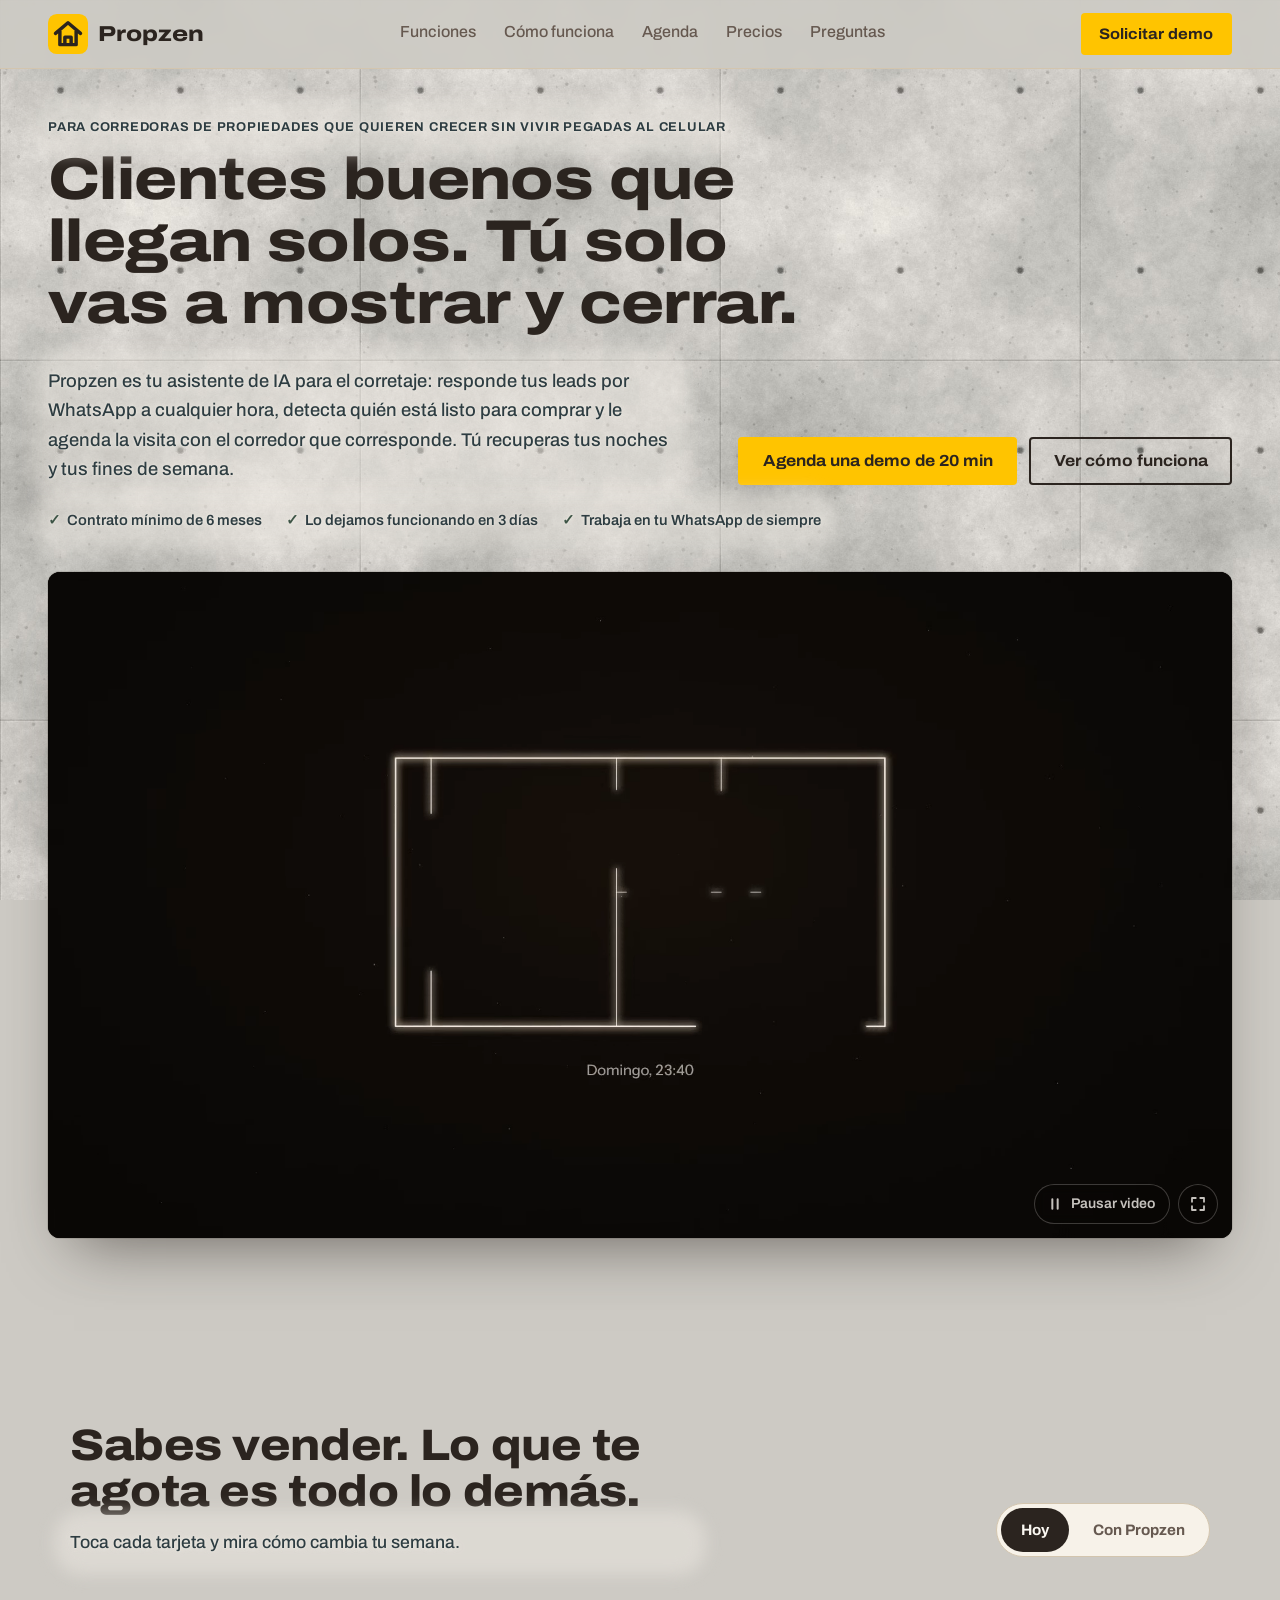
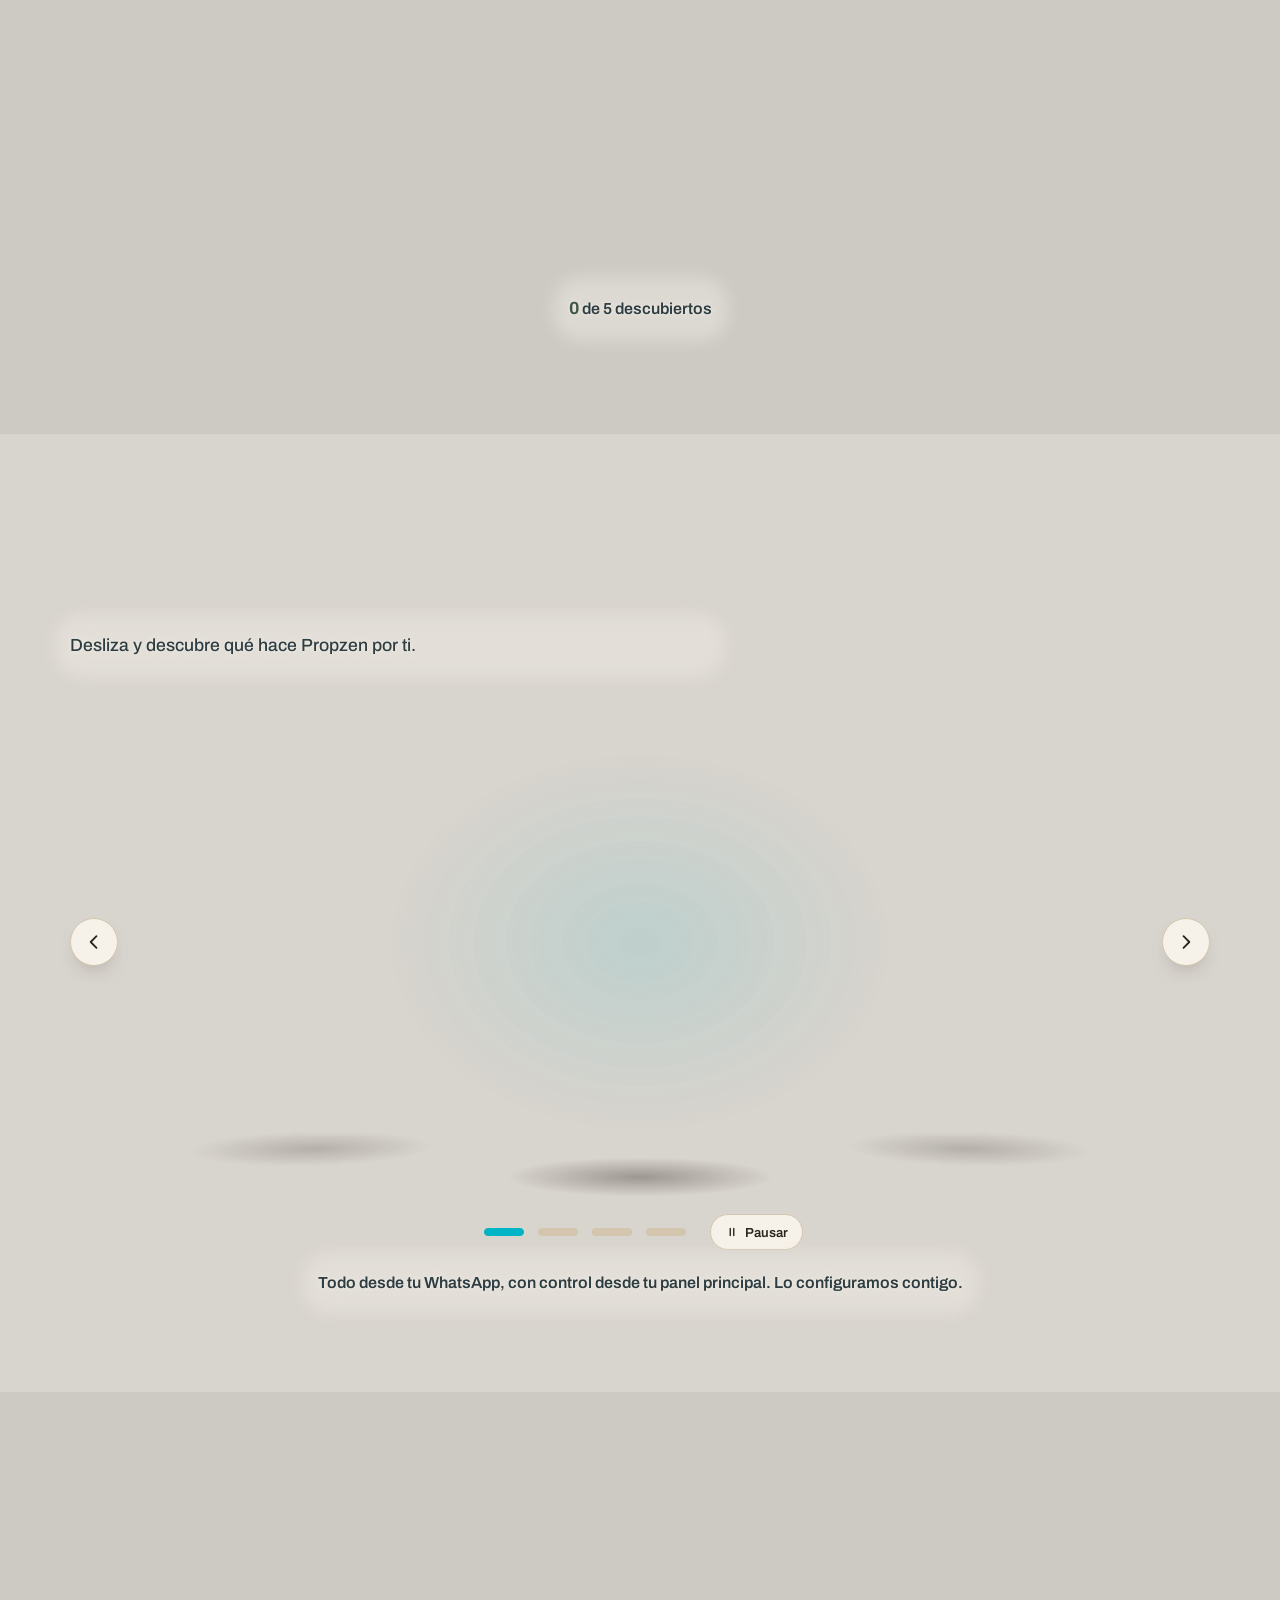
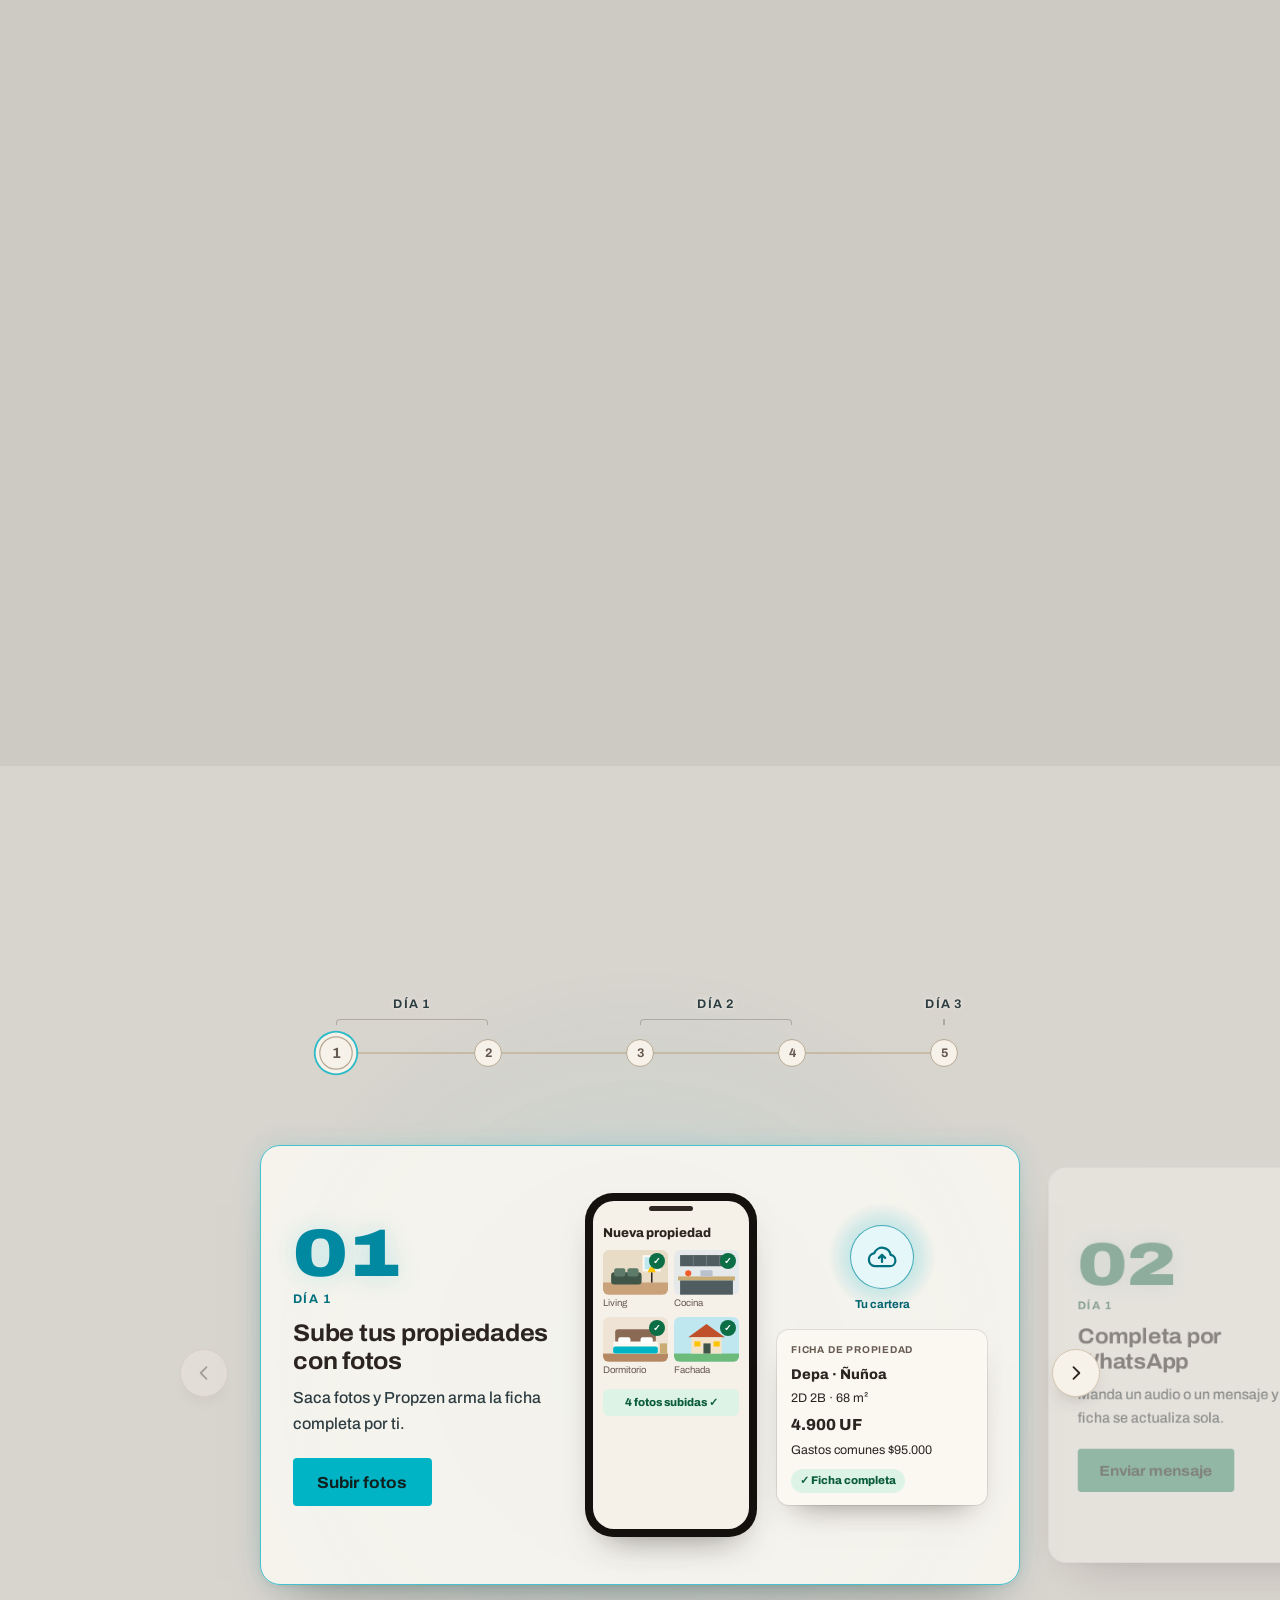
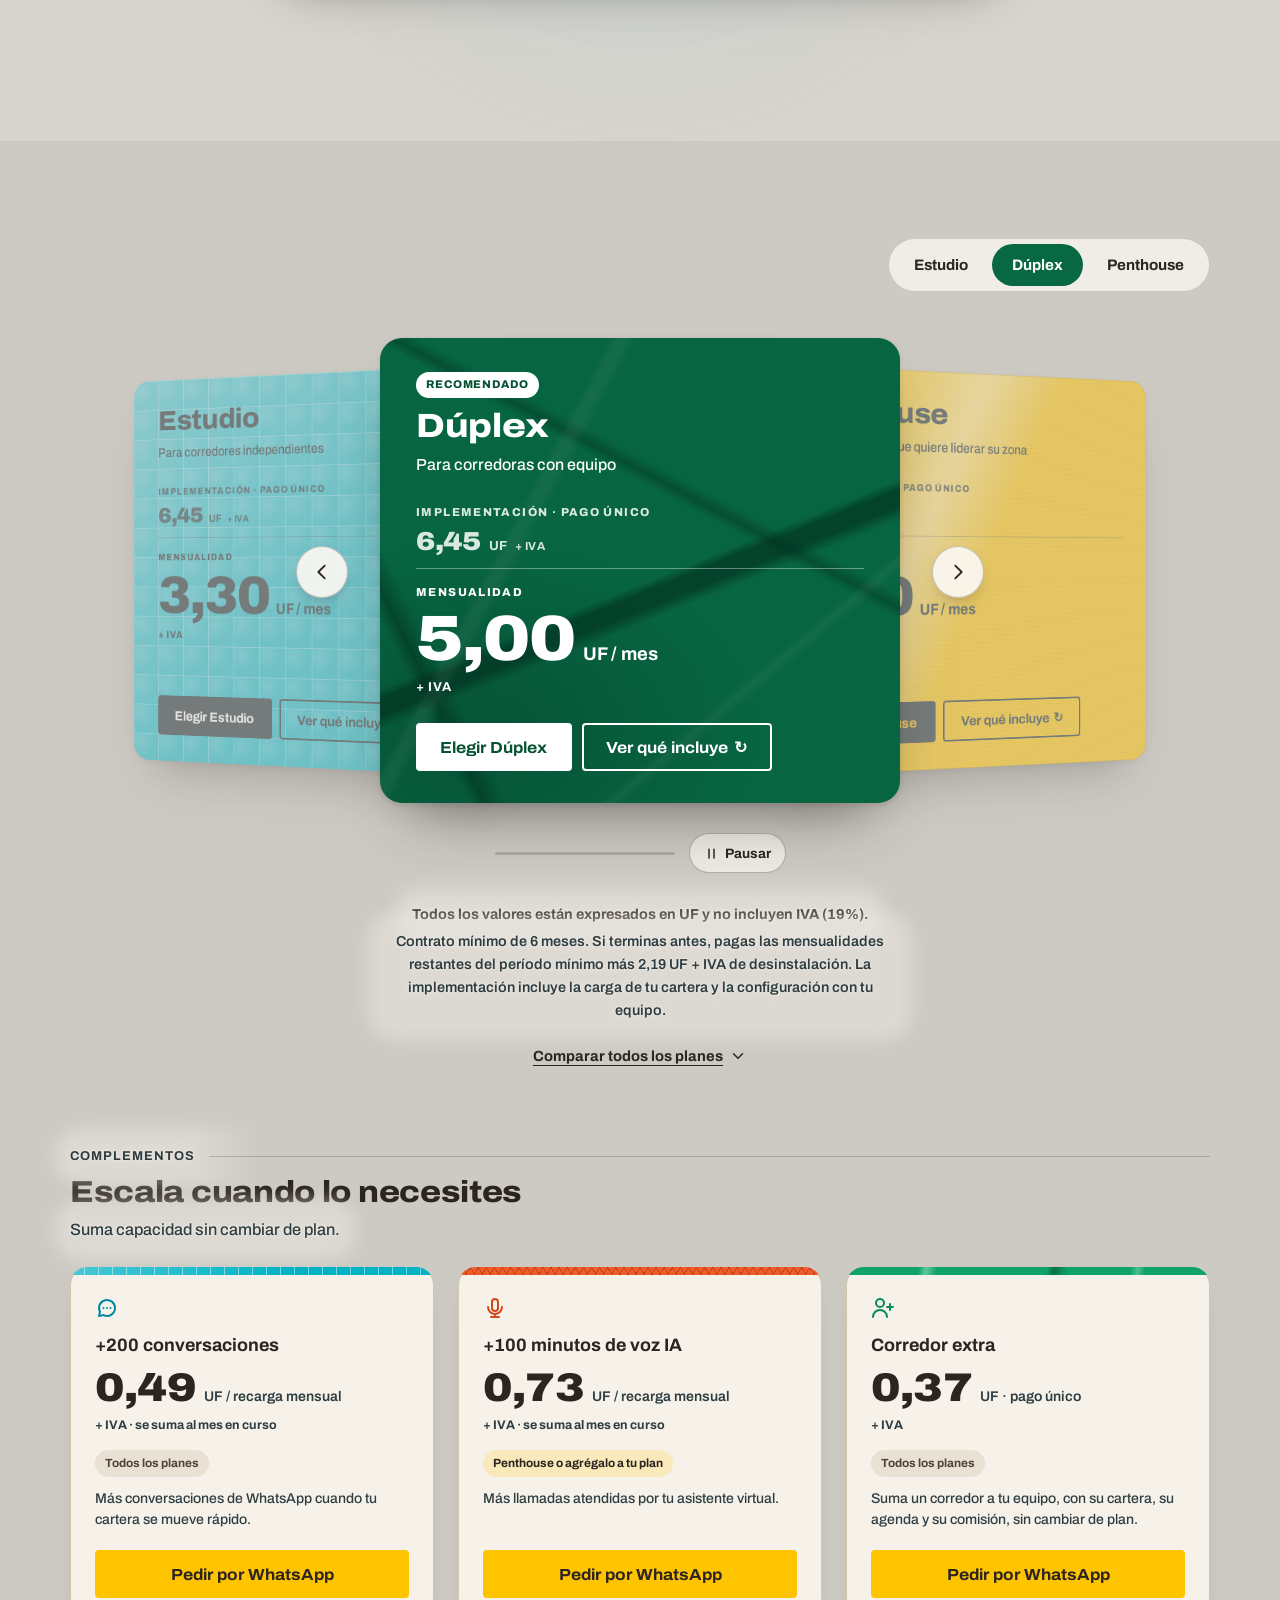
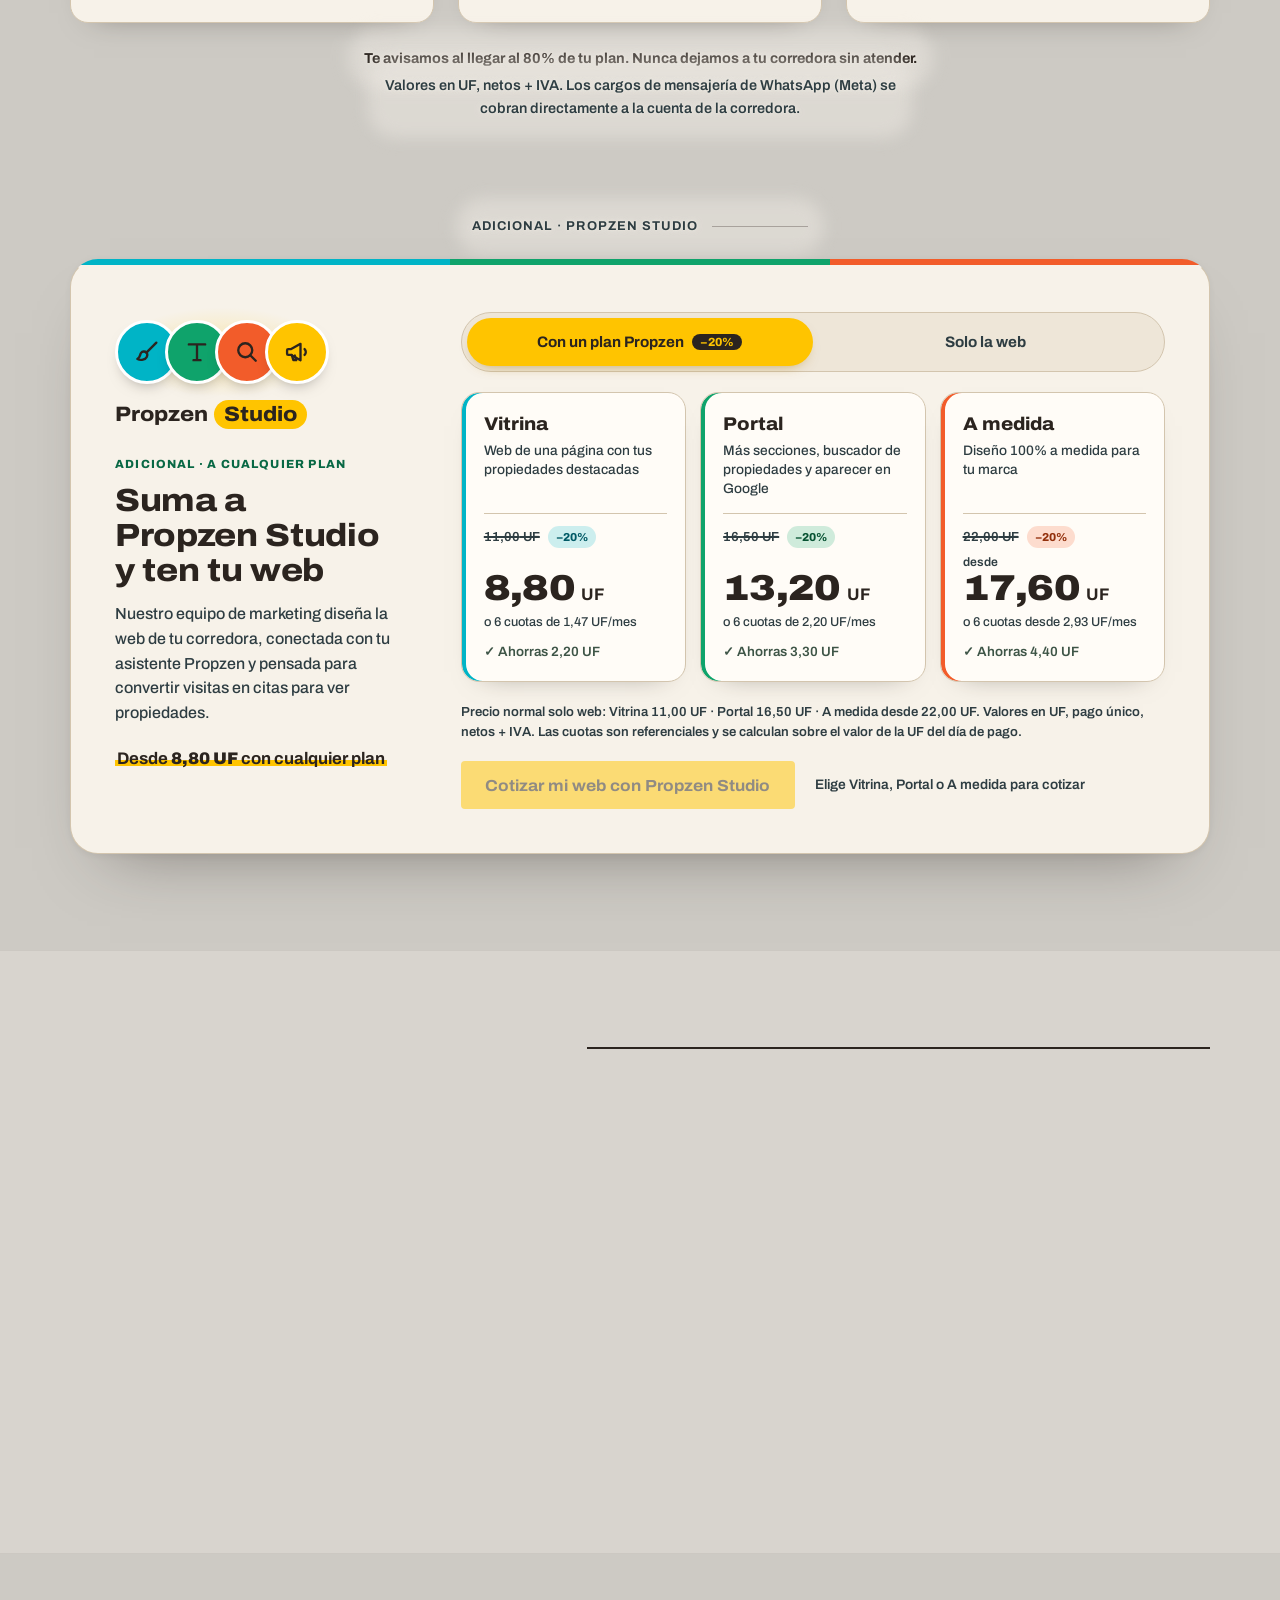
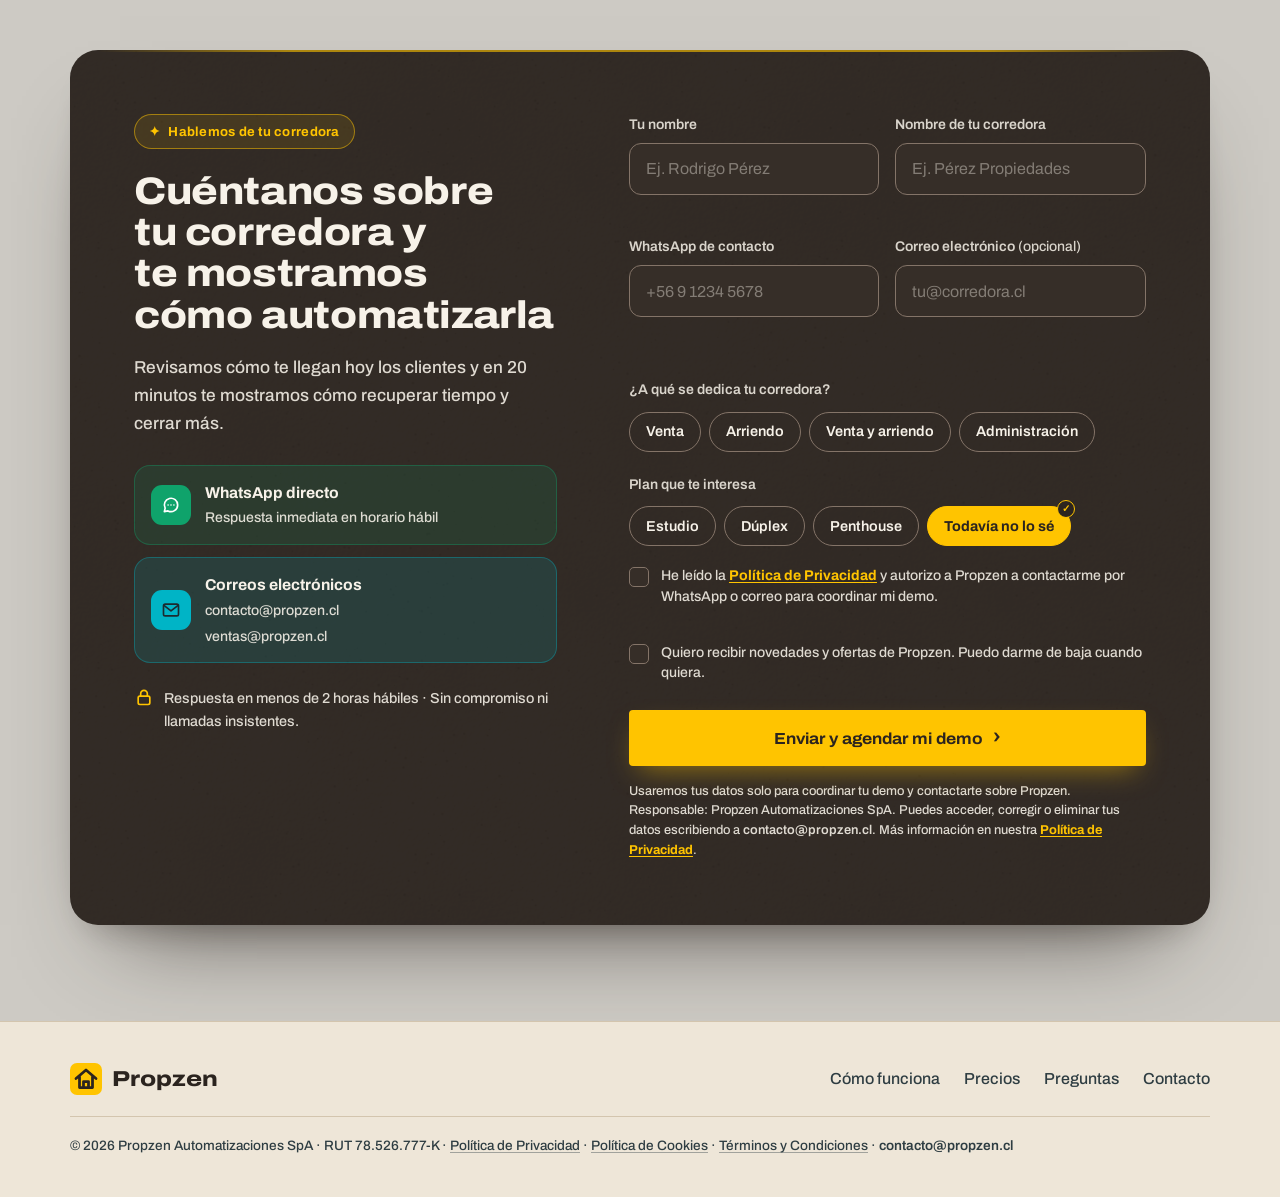
==== commit dae9b3f0: "Cómo funciona: quita la bajada "Sin instalar nada… Explora cada paso." Elimina el párrafo .imp__lead" ====
--- a/index.html
+++ b/index.html
@@ -31,7 +31,7 @@
   <link rel="apple-touch-icon" href="apple-touch-icon.png" sizes="180x180">
   <link rel="preload" href="fonts/archivo-latin.woff2" as="font" type="font/woff2" crossorigin>
   <link rel="preload" href="textures/hormigon.jpg" as="image">
-  <link rel="stylesheet" href="styles.css?v=20261006">
+  <link rel="stylesheet" href="styles.css?v=20261006-2">
   <script src="script.js?v=20261006"></script>
 
   <script type="application/ld+json">
@@ -575,7 +575,6 @@
       <div class="wrap">
         <div class="imp__head">
           <h2 id="como-title" class="section__title">En marcha en tres días hábiles</h2>
-          <p class="imp__lead">Sin instalar nada ni aprender un software nuevo. Explora cada paso.</p>
         </div>
 
         <!-- Línea de tiempo: tres días y cinco pasos como puntos de luz -->
--- a/styles.css
+++ b/styles.css
@@ -632,7 +632,7 @@
 .disc__lead, .disc__count,
 .car__lead, .car__foot,
 .section__intro p,
-.imp__lead, .imp__day,
+.imp__day,
 .pr__note, .addons__eyebrow, .addons__lead,
 .web__eyebrow,
 .split__head p, .faq details p { text-shadow: var(--halo-hormigon); }
@@ -642,9 +642,9 @@
    Sobresale 18 px arriba y abajo y 16 px a los lados (la primera y la última línea y los extremos de cada línea
    quedan con el velo completo); 16 px es el margen mínimo de la página, así que no crea scroll horizontal. */
 .hero__eyebrow, .lead, .hero__trust, .disc__lead, .disc__count, .car__lead, .car__foot, .section__intro p,
-.imp__lead, .pr__note, .addons__eyebrow, .addons__lead, .web__eyebrow, .faq details p { position: relative; isolation: isolate; }
+.pr__note, .addons__eyebrow, .addons__lead, .web__eyebrow, .faq details p { position: relative; isolation: isolate; }
 .hero__eyebrow::before, .lead::before, .hero__trust::before, .disc__lead::before, .disc__count::before, .car__lead::before,
-.car__foot::before, .section__intro p::before, .imp__lead::before, .pr__note::before, .addons__eyebrow::before,
+.car__foot::before, .section__intro p::before, .pr__note::before, .addons__eyebrow::before,
 .addons__lead::before, .web__eyebrow::before, .faq details p::before {
   content: ""; position: absolute; inset: -18px -16px; z-index: -1; pointer-events: none;
   border-radius: 28px; background: var(--velo-hormigon); filter: blur(8px);
@@ -1035,7 +1035,6 @@
 .imp { --imp-ease: cubic-bezier(.22, 1, .36, 1); --sw: 760px; --sh: 440px; --spot-rgb: 120, 100, 80; position: relative; overflow: clip; color: var(--pizarra); }
 .imp__head { display: flex; flex-wrap: wrap; align-items: flex-end; justify-content: space-between; gap: 10px 40px; margin-bottom: 40px; }
 .imp .section__title { margin-bottom: 0; }
-.imp__lead { max-width: 34ch; margin: 0; font-size: 1.08rem; font-weight: 500; color: var(--texto-2); }
 
 /* Línea de tiempo: tres días arriba y cinco puntos de luz unidos por tramos que se cargan */
 .imp__line { position: relative; display: grid; grid-template-columns: repeat(5, minmax(0, 1fr)); row-gap: 4px; max-width: 760px; margin: 0 auto; }
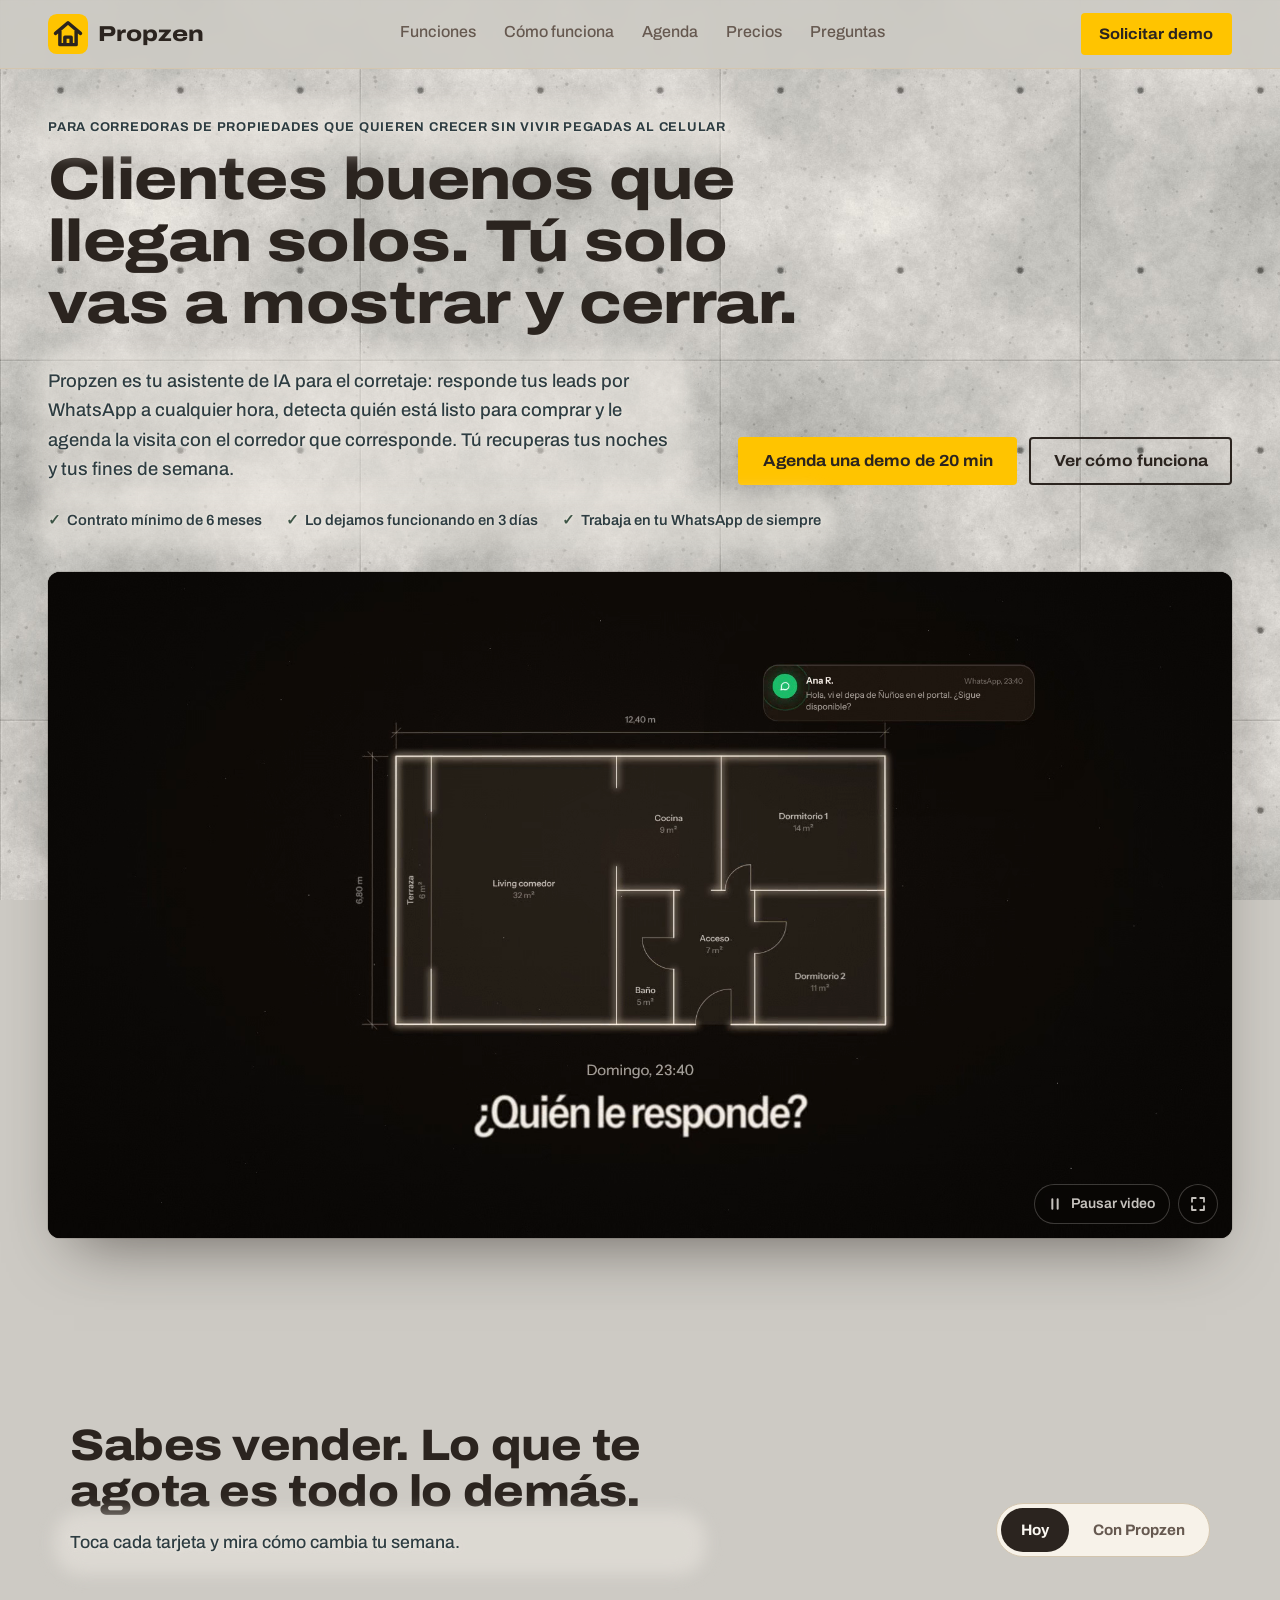
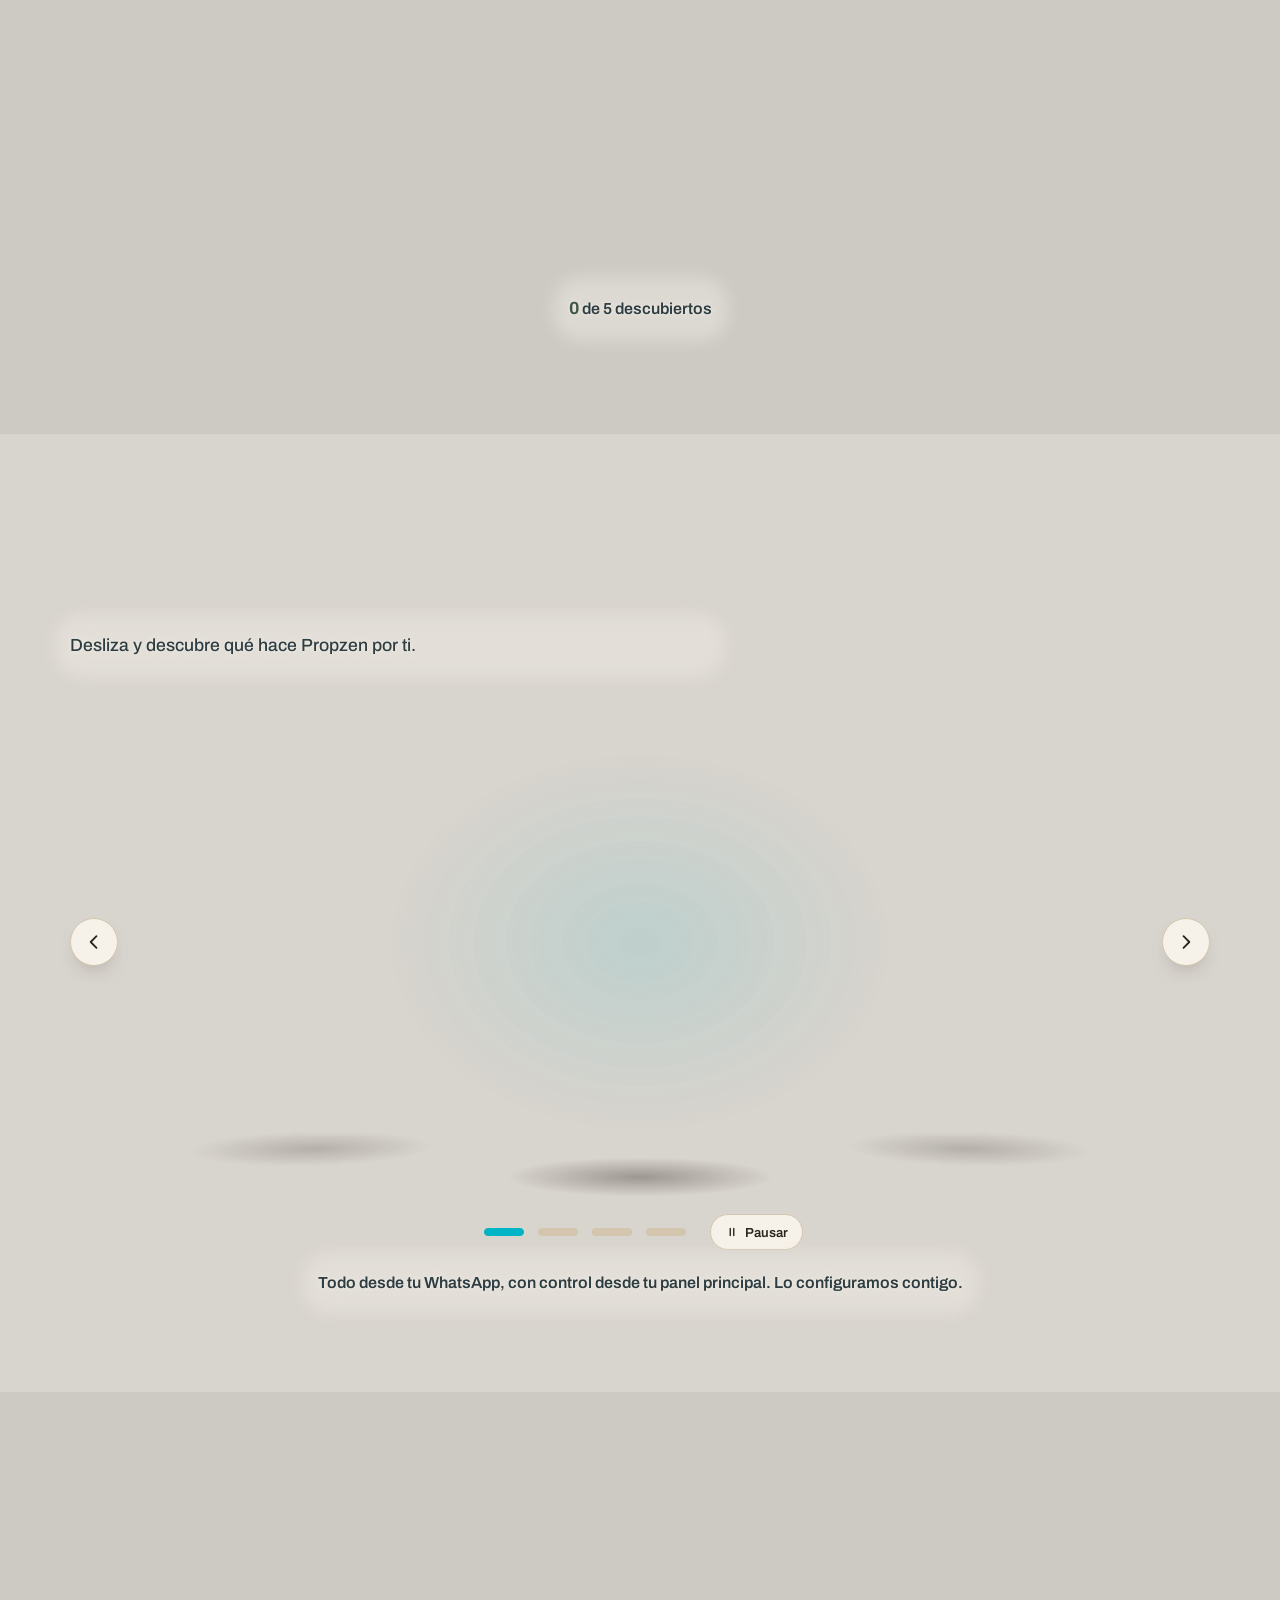
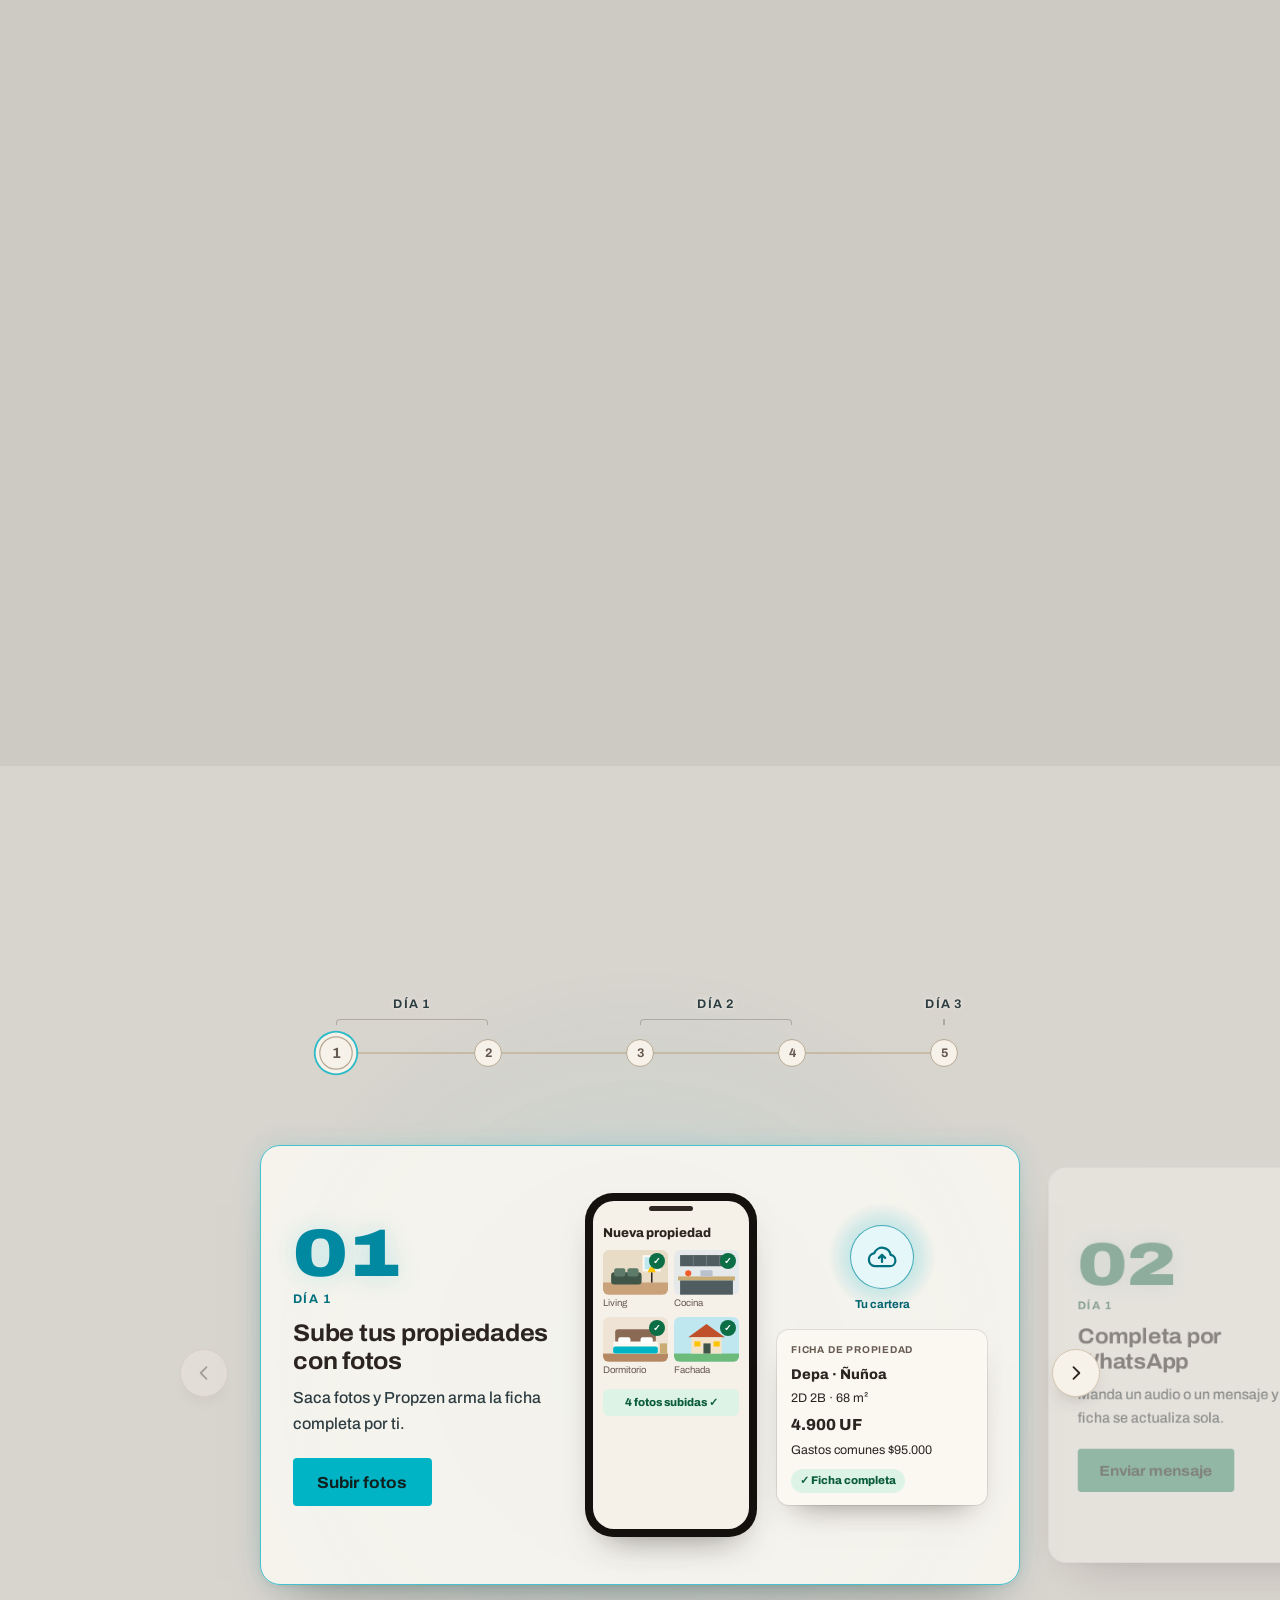
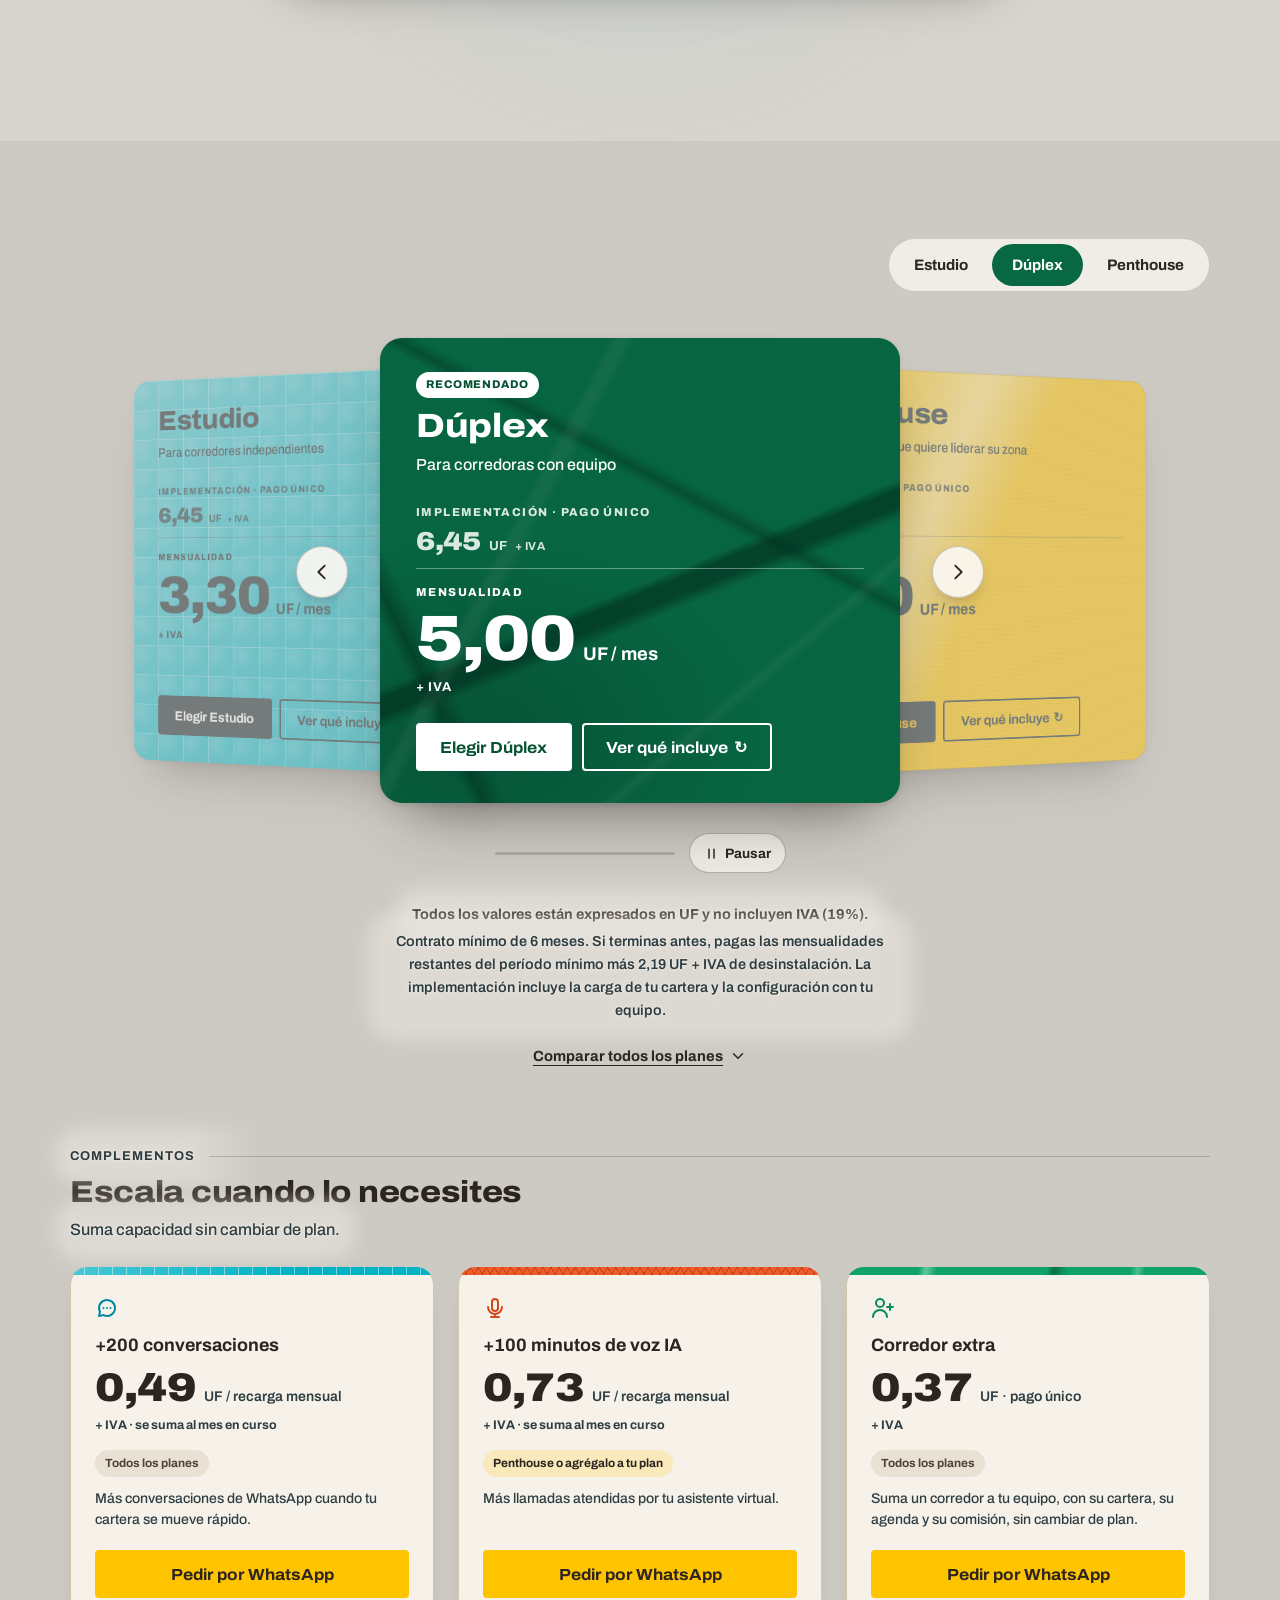
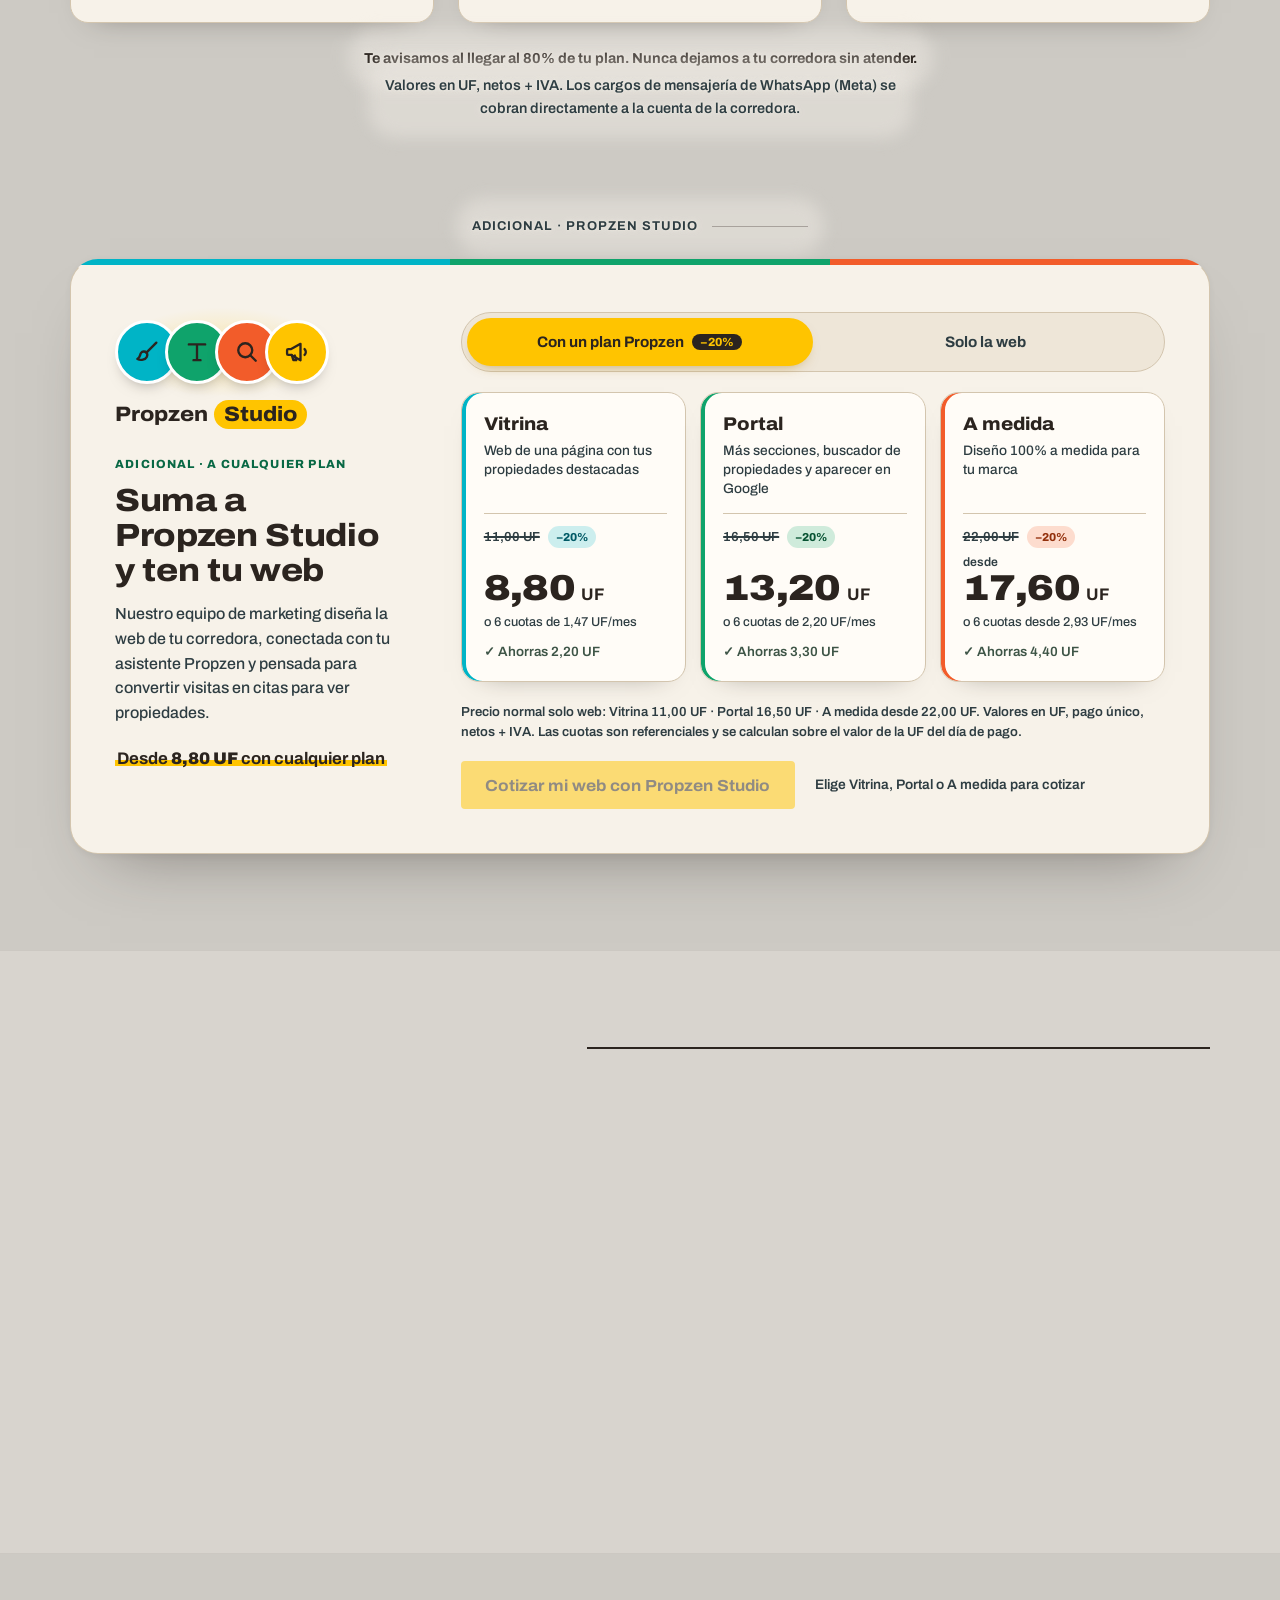
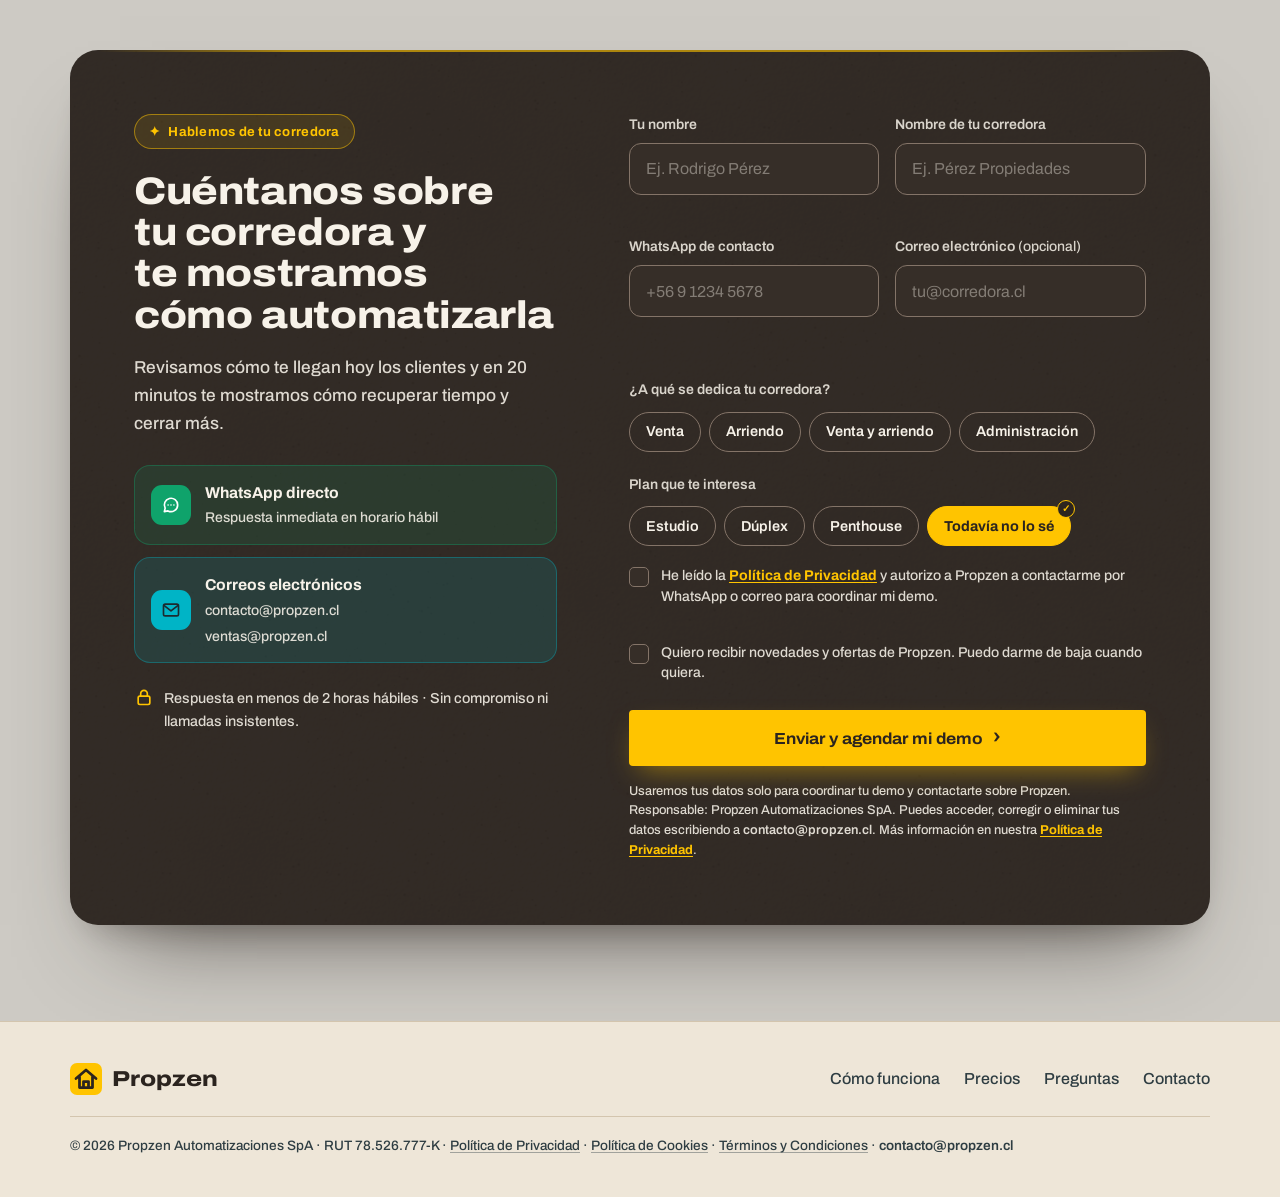
==== commit 30d79a99: "Favicon: logo amarillo con la casa en 48/96/192/512 px y favicon.ico para que Google lo muestre Co-A" ====
--- a/index.html
+++ b/index.html
@@ -25,10 +25,12 @@
   <meta property="og:locale" content="es_CL">
   <meta name="twitter:card" content="summary_large_image">
 
-  <link rel="icon" href="favicon-32.png" sizes="32x32" type="image/png">
-  <link rel="icon" href="favicon-16.png" sizes="16x16" type="image/png">
-  <link rel="icon" href="favicon.svg" type="image/svg+xml">
-  <link rel="apple-touch-icon" href="apple-touch-icon.png" sizes="180x180">
+  <link rel="icon" href="/favicon.ico" sizes="48x48">
+  <link rel="icon" href="/favicon.svg" type="image/svg+xml">
+  <link rel="icon" href="/favicon-192.png" sizes="192x192" type="image/png">
+  <link rel="icon" href="/favicon-96.png" sizes="96x96" type="image/png">
+  <link rel="icon" href="/favicon-48.png" sizes="48x48" type="image/png">
+  <link rel="apple-touch-icon" href="/apple-touch-icon.png" sizes="180x180">
   <link rel="preload" href="fonts/archivo-latin.woff2" as="font" type="font/woff2" crossorigin>
   <link rel="preload" href="textures/hormigon.jpg" as="image">
   <link rel="stylesheet" href="styles.css?v=20261006-2">
@@ -42,7 +44,7 @@
         "@type": "Organization",
         "name": "Propzen",
         "url": "https://propzen.cl/",
-        "logo": "https://propzen.cl/favicon.svg"
+        "logo": "https://propzen.cl/favicon-512.png"
       },
       {
         "@type": "SoftwareApplication",
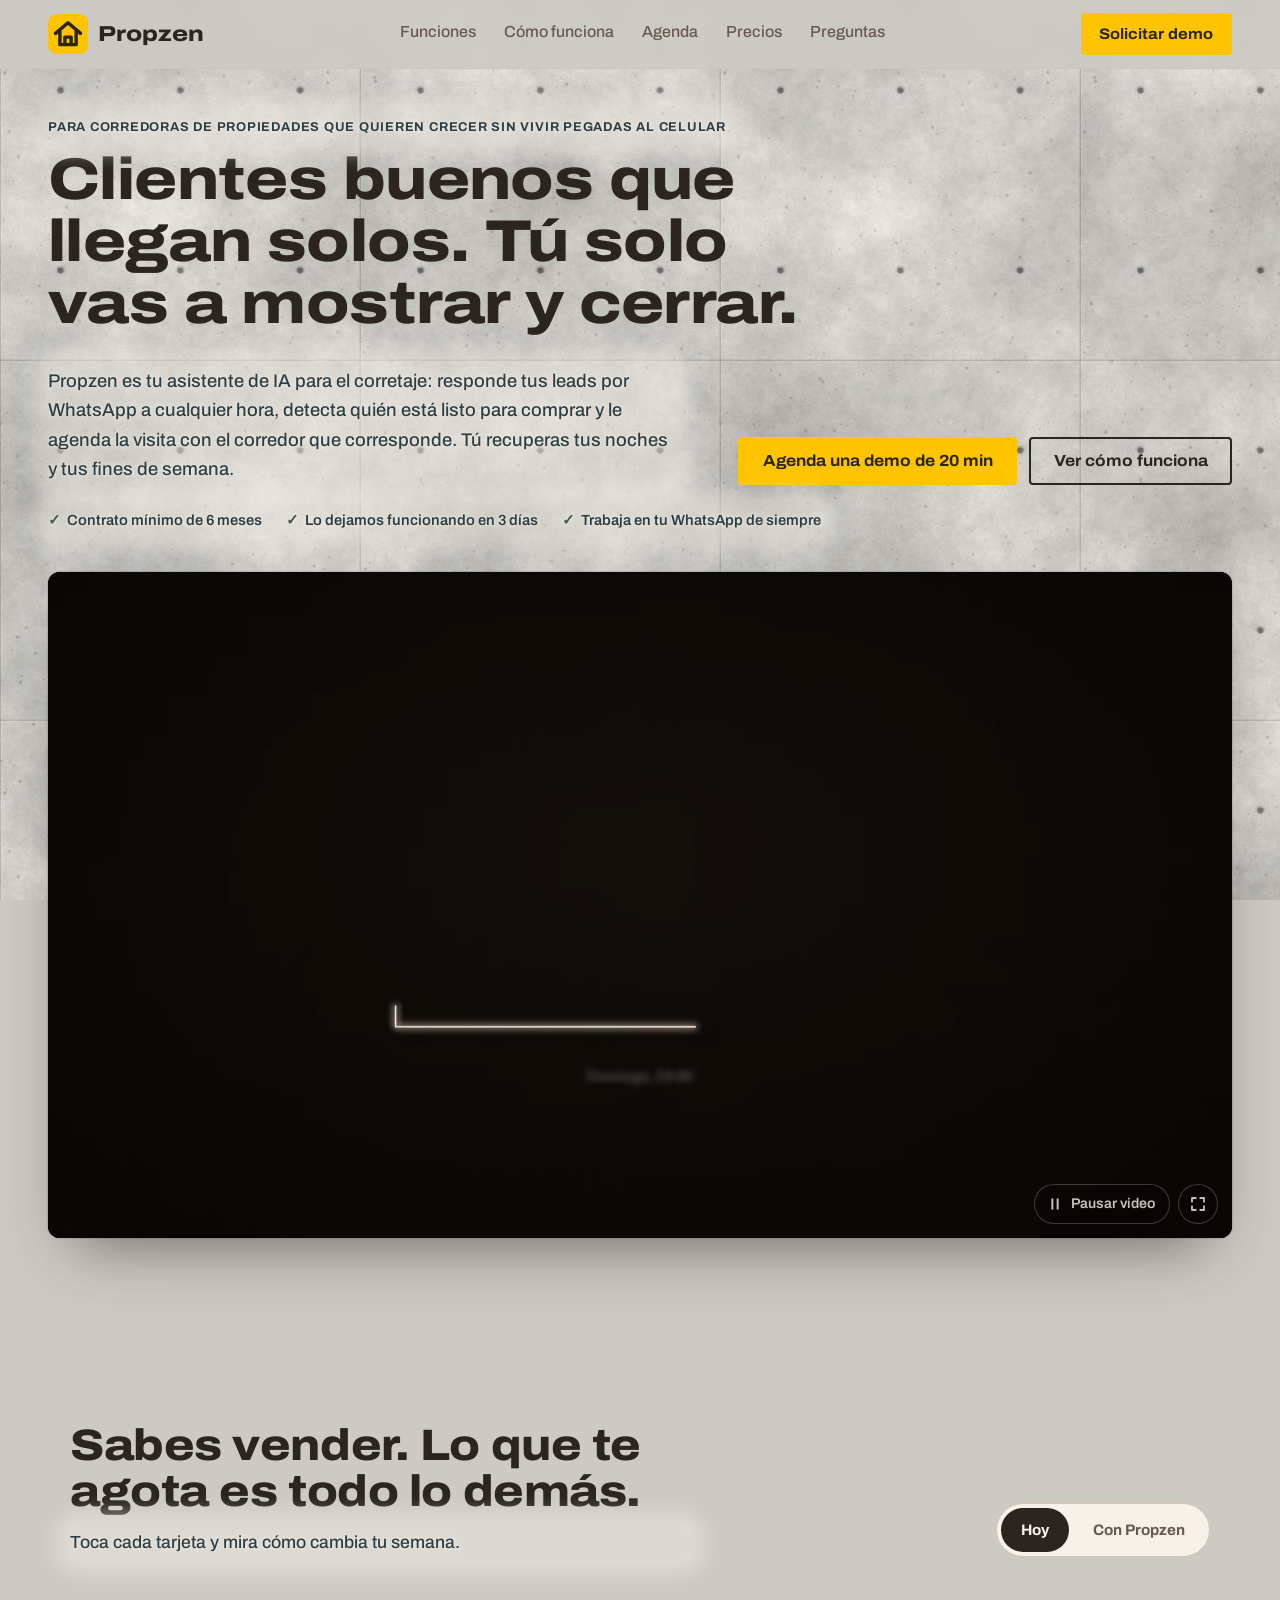
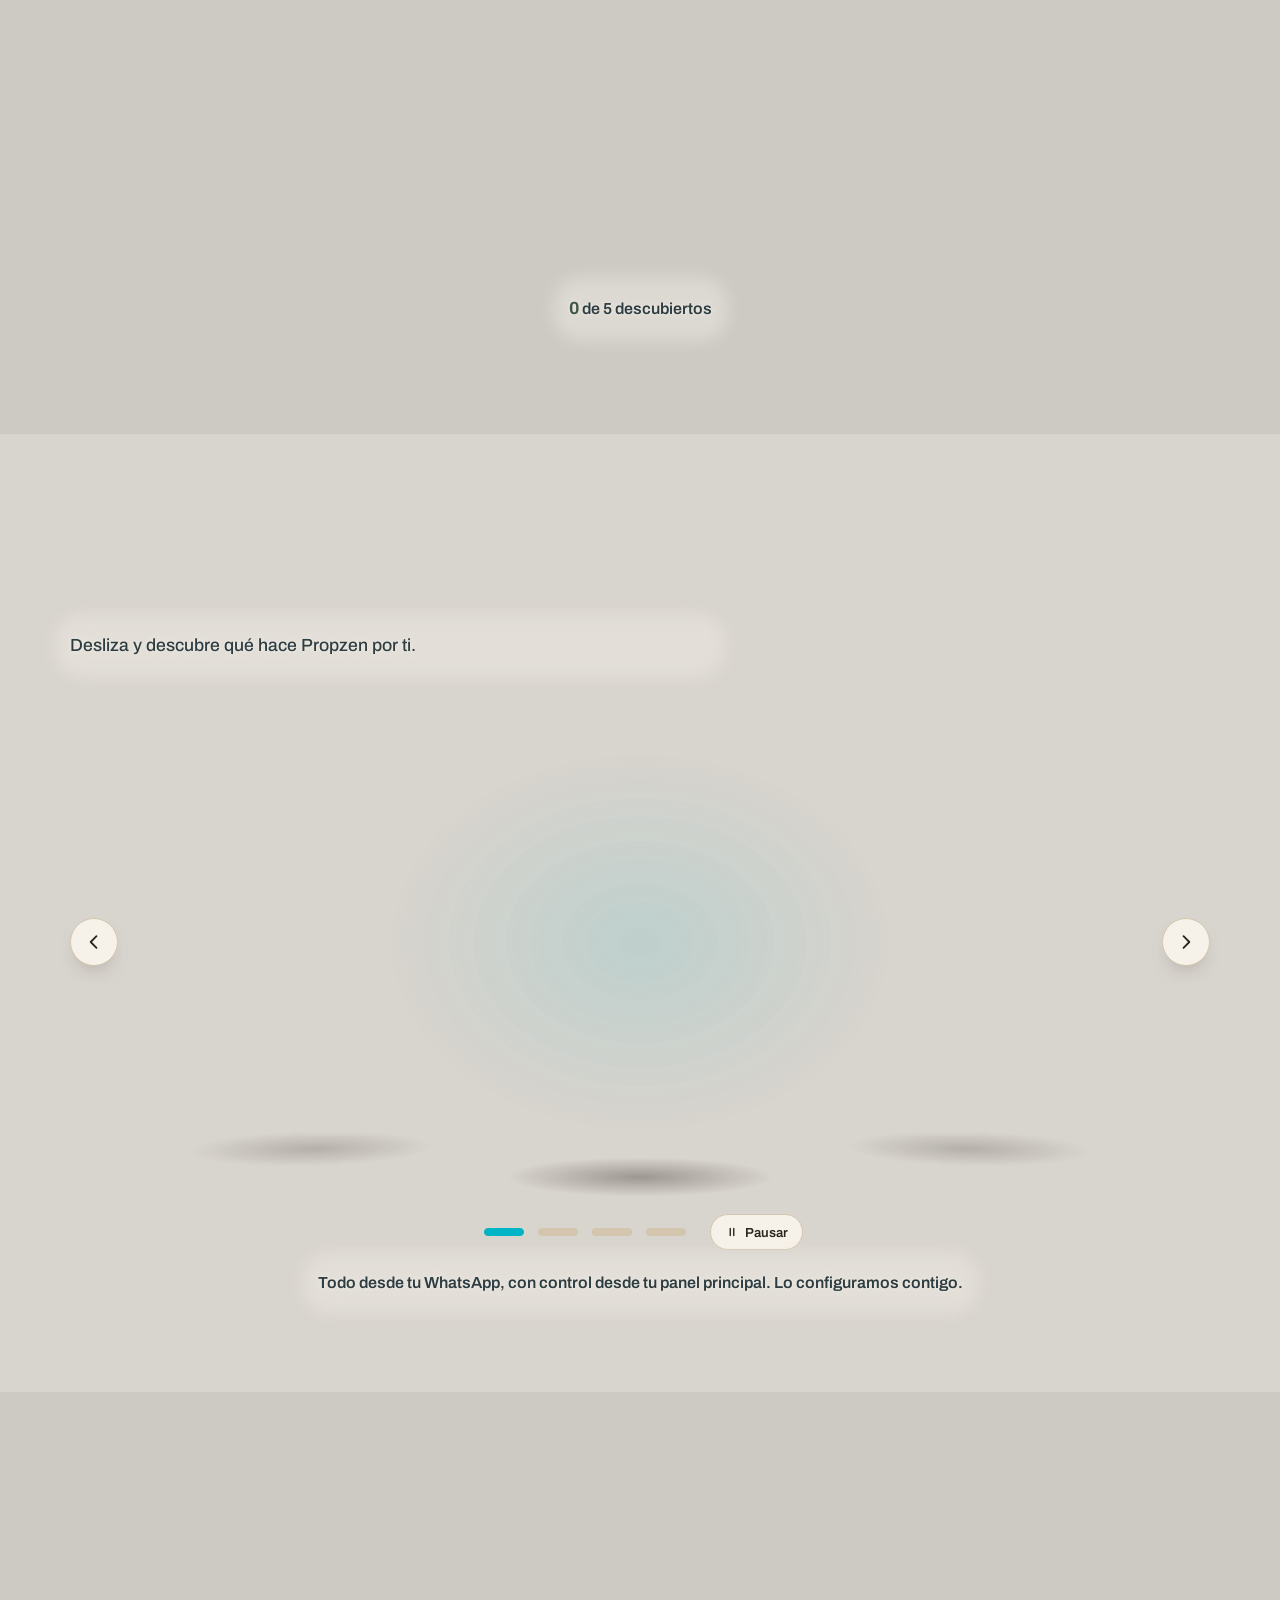
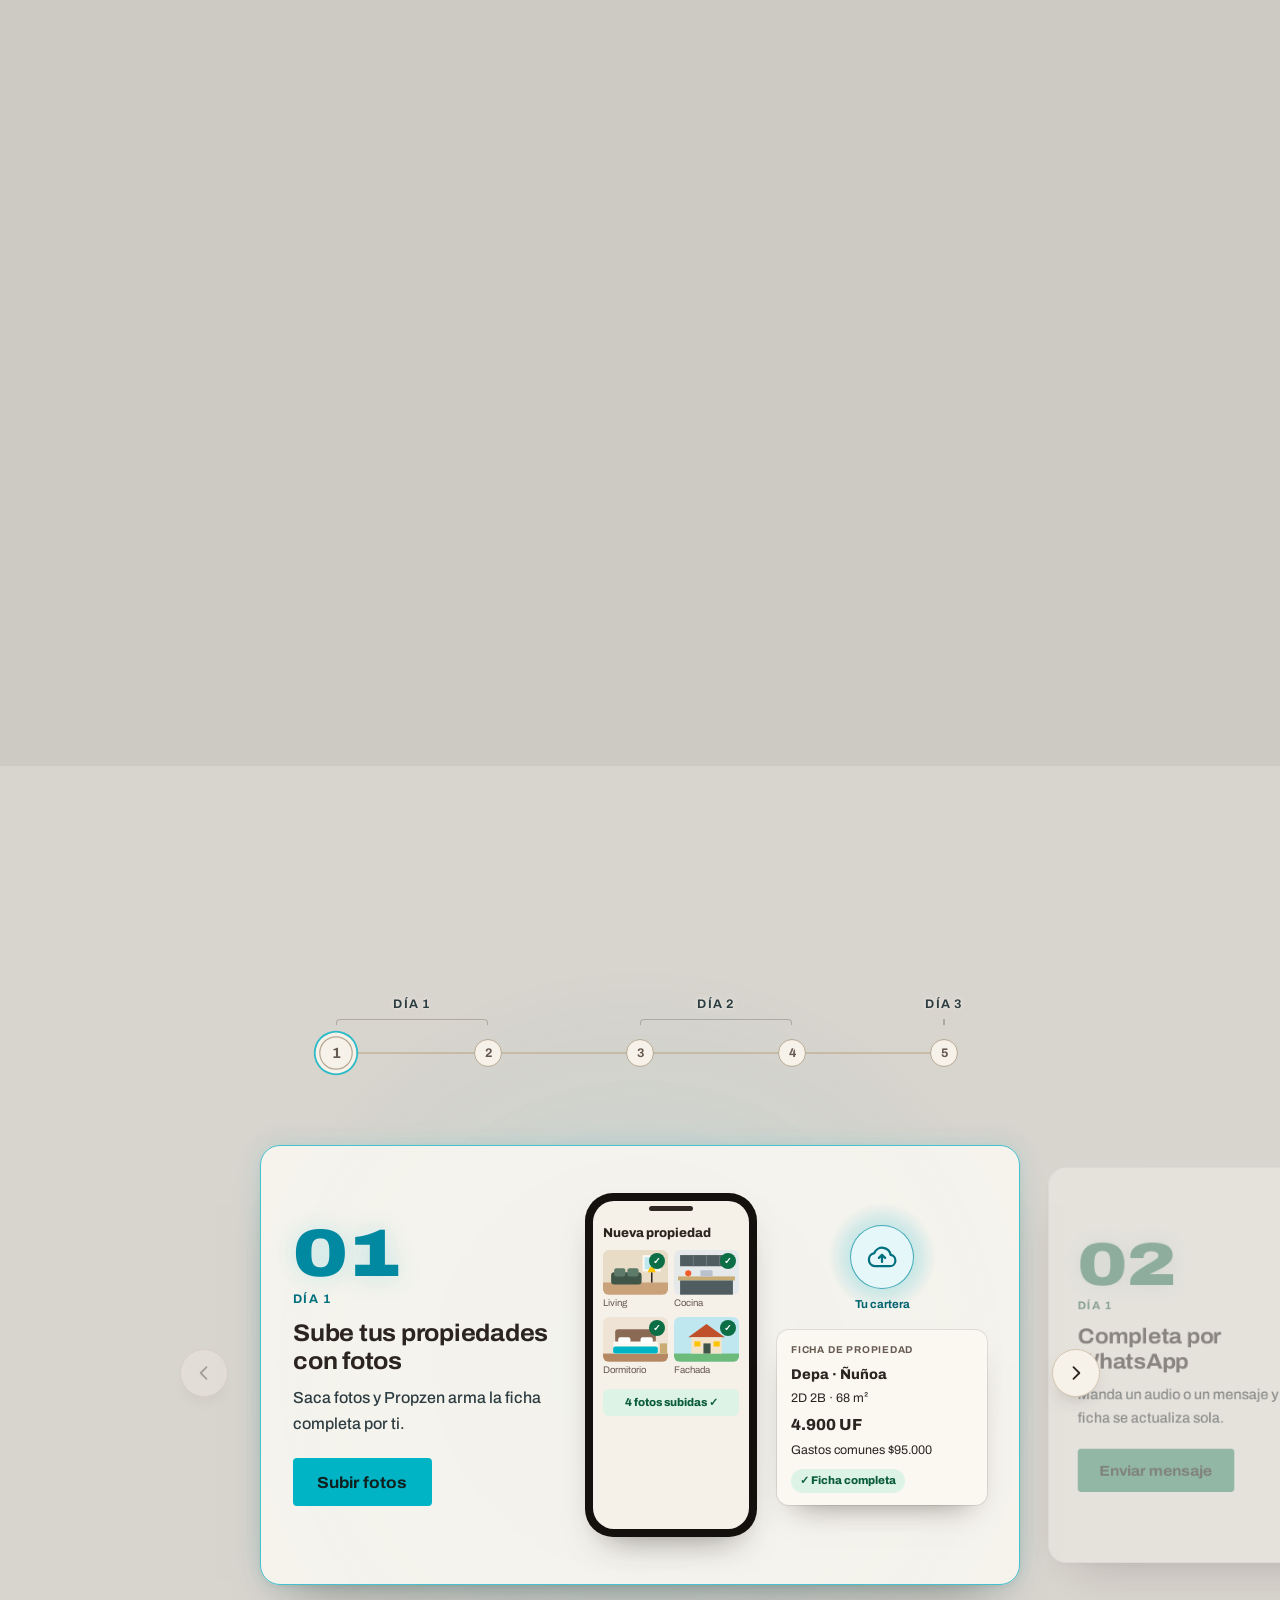
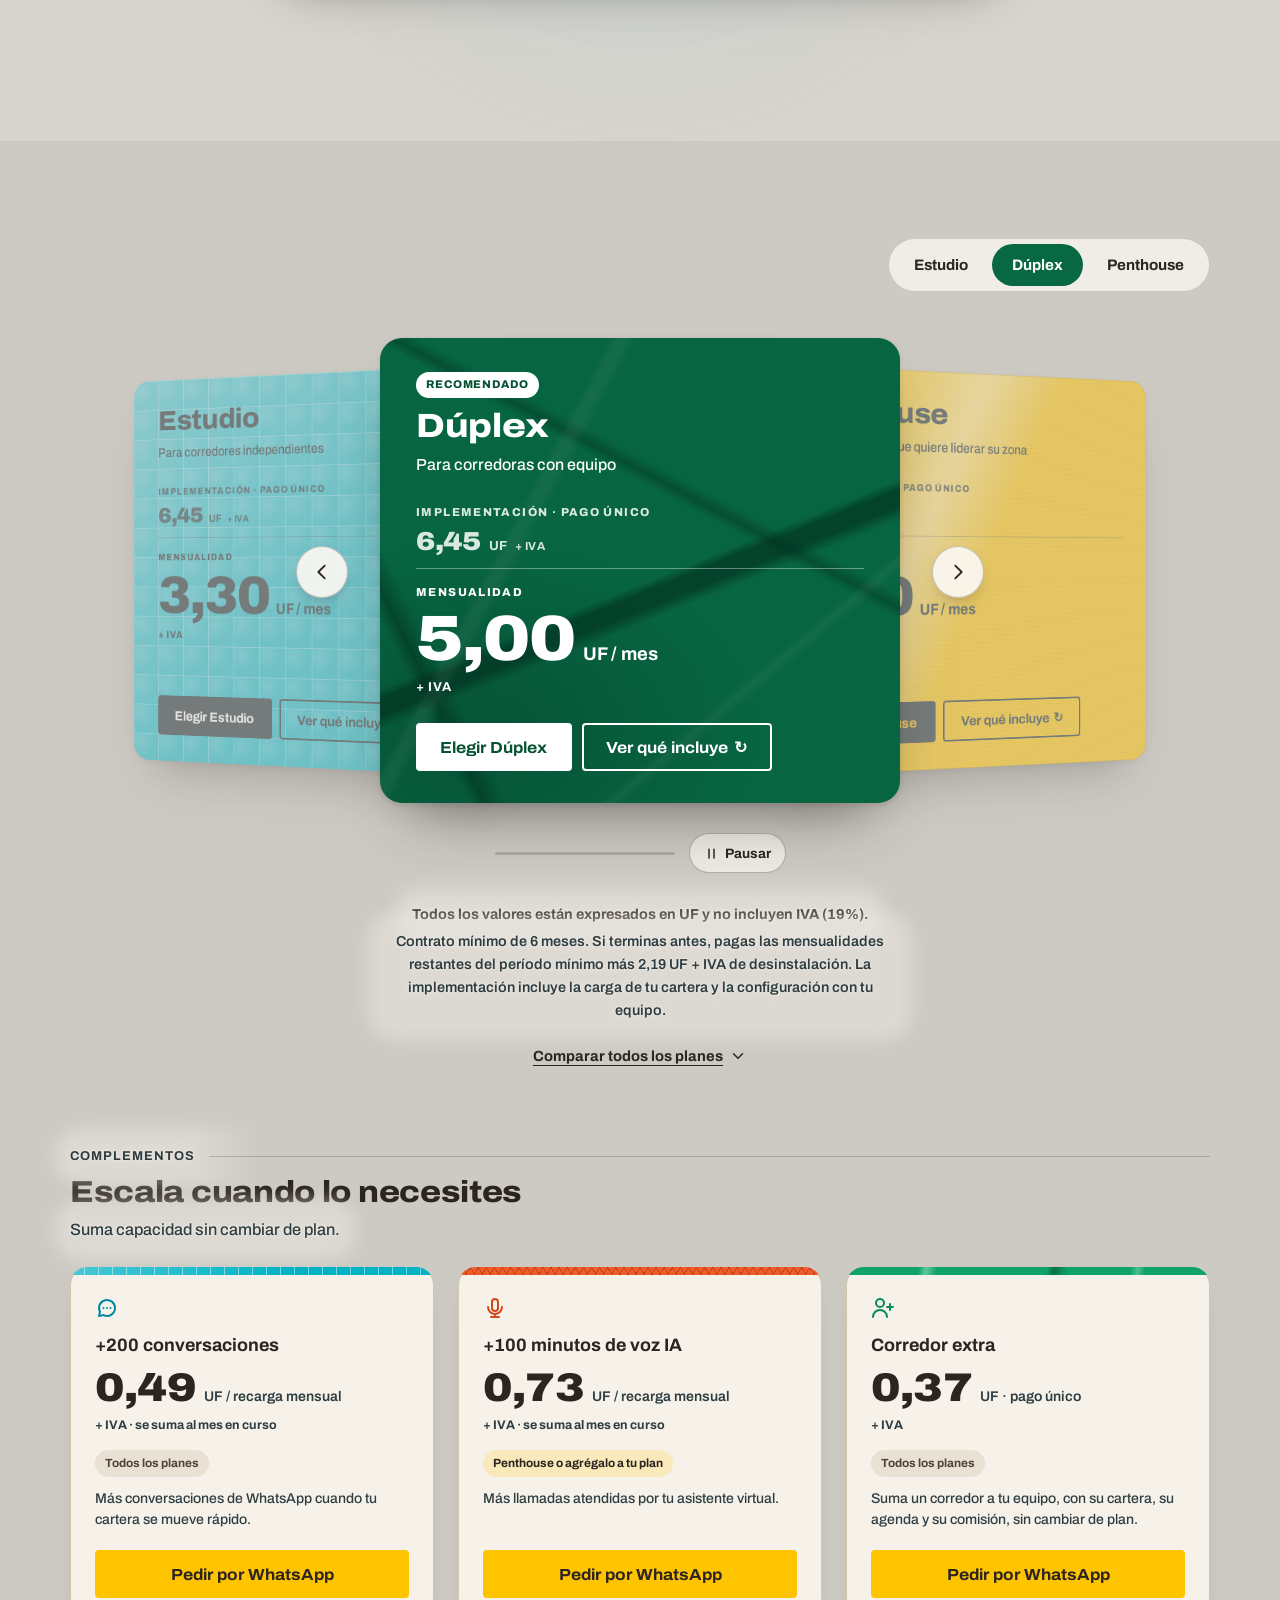
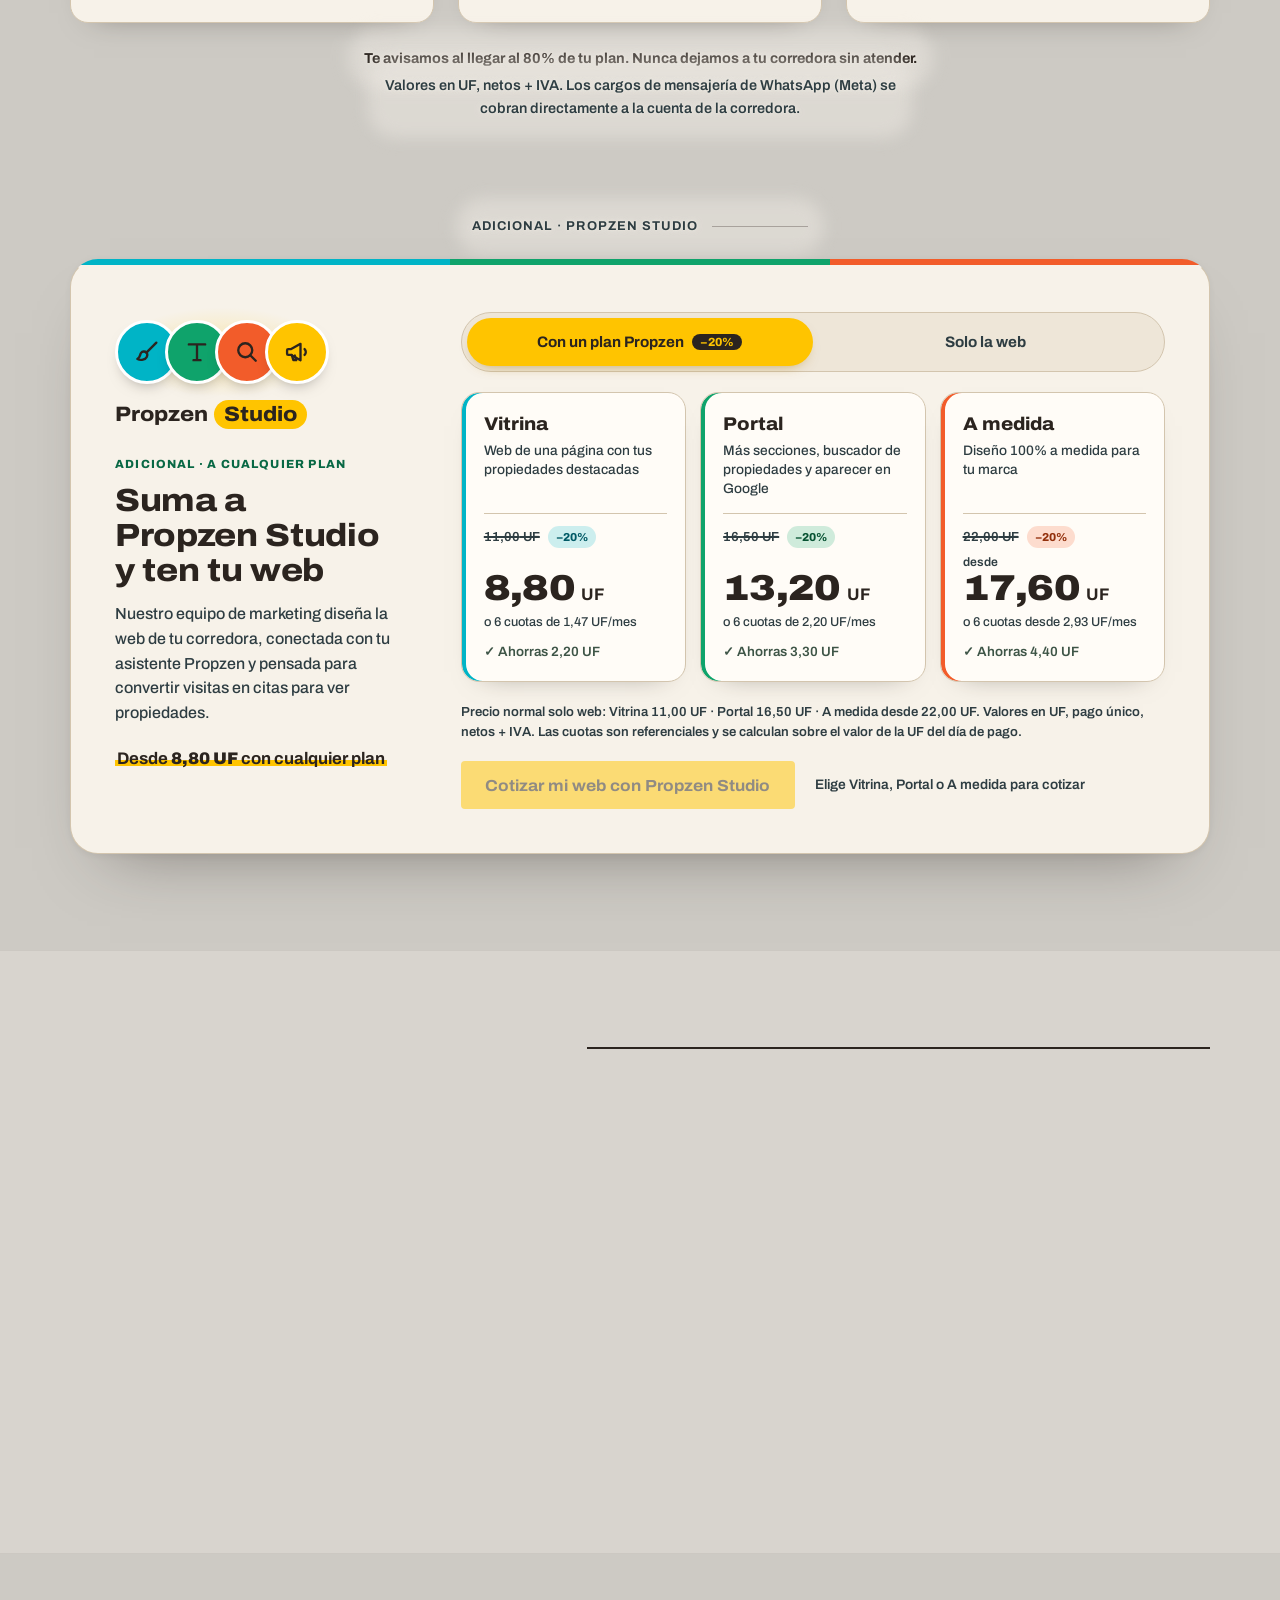
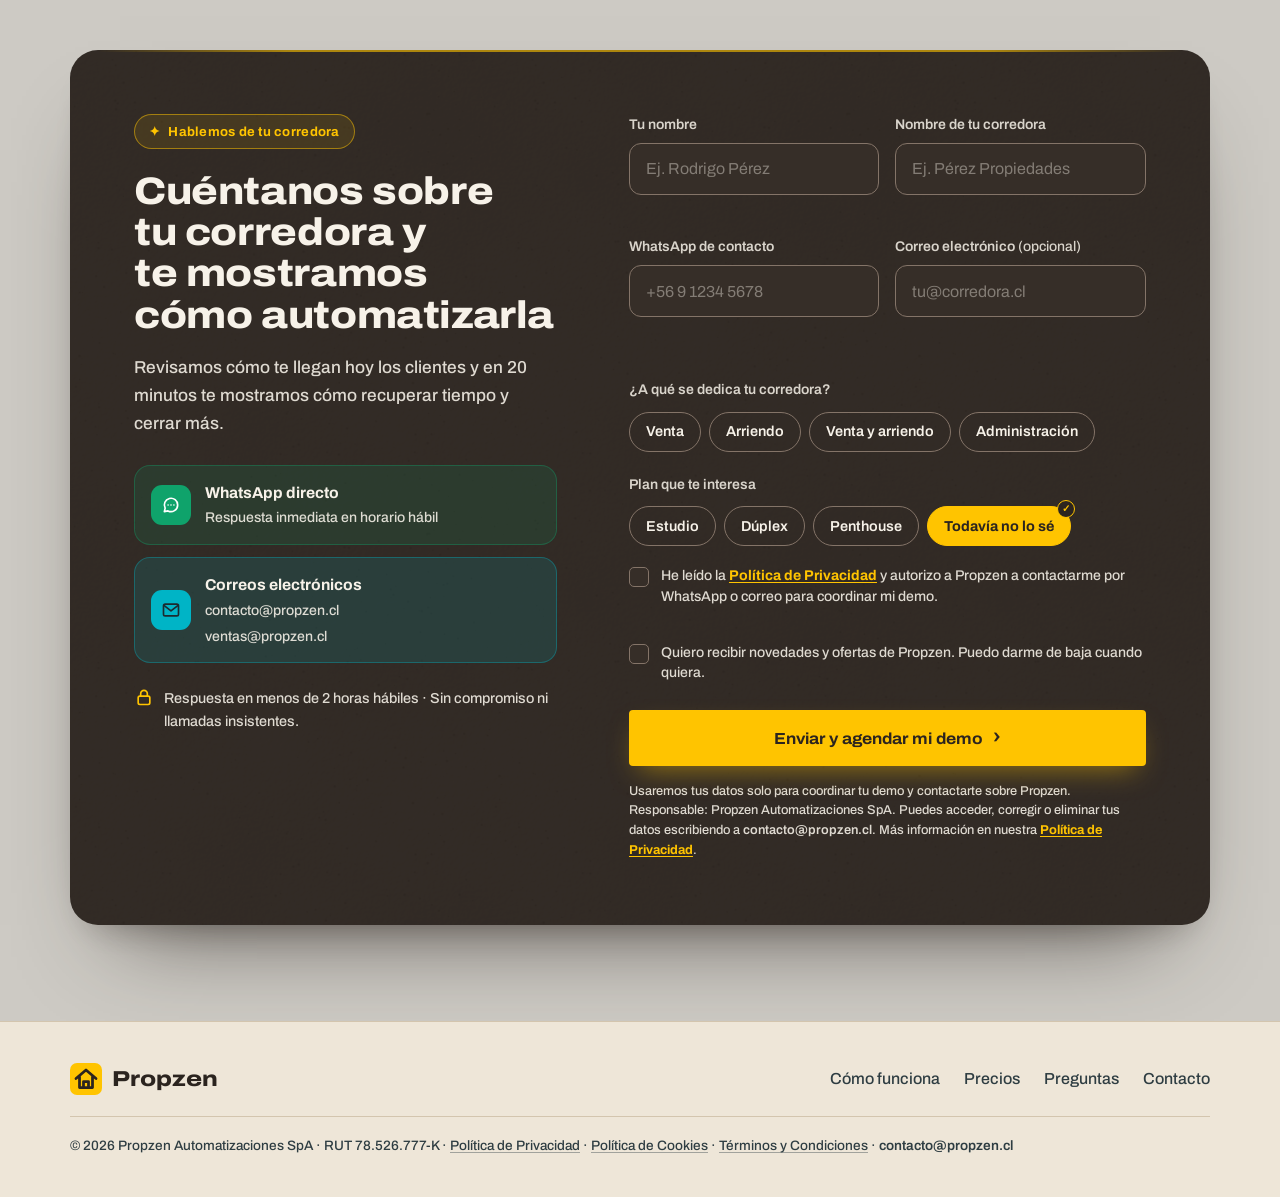
==== commit a737d1c5: "SEO: Google resume la identidad y los beneficios de Propzen, no los precios - data-nosnippet en Prec" ====
--- a/index.html
+++ b/index.html
@@ -9,7 +9,7 @@
   <meta name="format-detection" content="email=no">
 
   <title>Propzen | Asistente de IA para corredoras de propiedades en Chile</title>
-  <meta name="description" content="Propzen responde tus leads por WhatsApp 24/7, filtra a los que están listos para comprar y les agenda la visita. Hecho para corredoras de propiedades en Chile.">
+  <meta name="description" content="Propzen automatiza tu corredora de propiedades: responde tus leads por WhatsApp 24/7, detecta quién puede comprar de verdad y agenda la visita con el corredor indicado. Más visitas útiles, menos horas al celular y tu equipo enfocado en cerrar.">
   <meta name="theme-color" content="#2B241F">
   <link rel="canonical" href="https://propzen.cl/">
 
@@ -51,8 +51,17 @@
         "name": "Propzen",
         "applicationCategory": "BusinessApplication",
         "operatingSystem": "Web",
-        "description": "Asistente de inteligencia artificial para inmobiliarias que responde consultas, califica compradores y agenda visitas.",
-        "offers": { "@type": "AggregateOffer", "lowPrice": "3.30", "highPrice": "7.50", "priceCurrency": "CLF" }
+        "description": "Propzen automatiza el trabajo repetitivo de las corredoras de propiedades en Chile para que sus corredores dediquen su tiempo a mostrar y cerrar. Responde cada consulta por WhatsApp en segundos, a cualquier hora; califica a los interesados por pie, crédito y urgencia; agenda las visitas con el corredor que corresponde; deriva los reclamos de arrendatarios al técnico; prepara publicaciones para portales y redes; y ordena cartera, visitas y comisiones del equipo en un panel.",
+        "audience": { "@type": "BusinessAudience", "audienceType": "Corredoras de propiedades e inmobiliarias en Chile" },
+        "featureList": [
+          "Respuesta a leads por WhatsApp 24/7 en segundos",
+          "Calificación de compradores por pie, crédito y urgencia",
+          "Agenda automática de visitas con recordatorios",
+          "Derivación de reclamos de arrendatarios al técnico",
+          "Publicaciones para portales y redes sociales con tu marca",
+          "Panel de cartera, visitas y comisiones por corredor",
+          "Funciona en tu WhatsApp de siempre y queda operando en 3 días hábiles"
+        ]
       },
       {
         "@type": "FAQPage",
@@ -61,7 +70,7 @@
           { "@type": "Question", "name": "¿Qué pasa si un cliente pregunta algo que el asistente no sabe?", "acceptedAnswer": { "@type": "Answer", "text": "Propzen solo responde con datos de tu cartera y tus reglas. Si no tiene la respuesta, lo dice y pasa la conversación a un agente con todo el contexto." } },
           { "@type": "Question", "name": "¿Funciona con mi CRM y mi web?", "acceptedAnswer": { "@type": "Answer", "text": "Se conecta con los CRM inmobiliarios más usados, con Google Sheets y con cualquier sistema que tenga API. El chat web se instala pegando una línea de código." } },
           { "@type": "Question", "name": "¿Cuánto tarda la puesta en marcha?", "acceptedAnswer": { "@type": "Answer", "text": "Entre dos y tres días hábiles: un día para importar tu cartera y otro para ajustar preguntas, horarios y canales con tu equipo." } },
-          { "@type": "Question", "name": "¿Hay un plazo mínimo de contrato?", "acceptedAnswer": { "@type": "Answer", "text": "Sí, el contrato es por un mínimo de 6 meses. Es el tiempo que necesita el asistente para aprender de tu cartera y para que veas resultados en tus ventas. Después sigues mes a mes y puedes cancelar con 30 días de aviso." } }
+          { "@type": "Question", "name": "¿Qué gana mi corredora al contratar Propzen?", "acceptedAnswer": { "@type": "Answer", "text": "Ningún lead queda sin respuesta, tus corredores solo visitan a clientes con pie y crédito, la agenda se llena sola y recuperas tus noches y fines de semana. Todo desde tu WhatsApp de siempre, sin instalar software nuevo." } }
         ]
       }
     ]
@@ -119,7 +128,7 @@
             <a href="#como-funciona" class="btn btn--line">Ver cómo funciona</a>
           </div>
           <ul class="hero__trust">
-            <li>Contrato mínimo de 6 meses</li>
+            <li data-nosnippet>Contrato mínimo de 6 meses</li>
             <li>Lo dejamos funcionando en 3 días</li>
             <li>Trabaja en tu WhatsApp de siempre</li>
           </ul>
@@ -838,7 +847,7 @@
     </section>
 
     <!-- PRECIOS -->
-    <section id="precios" class="section pr" aria-labelledby="precios-title" aria-roledescription="carrusel">
+    <section id="precios" data-nosnippet class="section pr" aria-labelledby="precios-title" aria-roledescription="carrusel">
       <div class="wrap">
         <div class="pr__head">
           <h2 id="precios-title" class="section__title">Precios</h2>
@@ -1106,7 +1115,7 @@
          Los precios salen del objeto WEB en script.js. -->
     <!-- TODO: número real de WhatsApp en data-whatsapp (formato 569XXXXXXXX). Si queda vacío se usa el de #complementos,
          el mismo de toda la página; si ese también está vacío, "Cotizar" lleva al formulario de #contacto. -->
-    <section id="web" class="section web" aria-labelledby="web-title" data-whatsapp="" data-mode="plan">
+    <section id="web" data-nosnippet class="section web" aria-labelledby="web-title" data-whatsapp="" data-mode="plan">
       <div class="wrap">
         <p class="web__eyebrow">Adicional · Propzen Studio</p>
         <div class="web__panel">
@@ -1234,7 +1243,7 @@
             <summary>¿Cuánto tarda la puesta en marcha?</summary>
             <p>Entre dos y tres días hábiles: un día para importar tu cartera y otro para ajustar preguntas, horarios y canales con tu equipo.</p>
           </details>
-          <details>
+          <details data-nosnippet>
             <summary>¿Hay un plazo mínimo de contrato?</summary>
             <p>Sí, el contrato es por un mínimo de 6 meses. Es el tiempo que necesita el asistente para aprender de tu cartera y para que veas resultados en tus ventas. Después sigues mes a mes y puedes cancelar con 30 días de aviso.</p>
           </details>
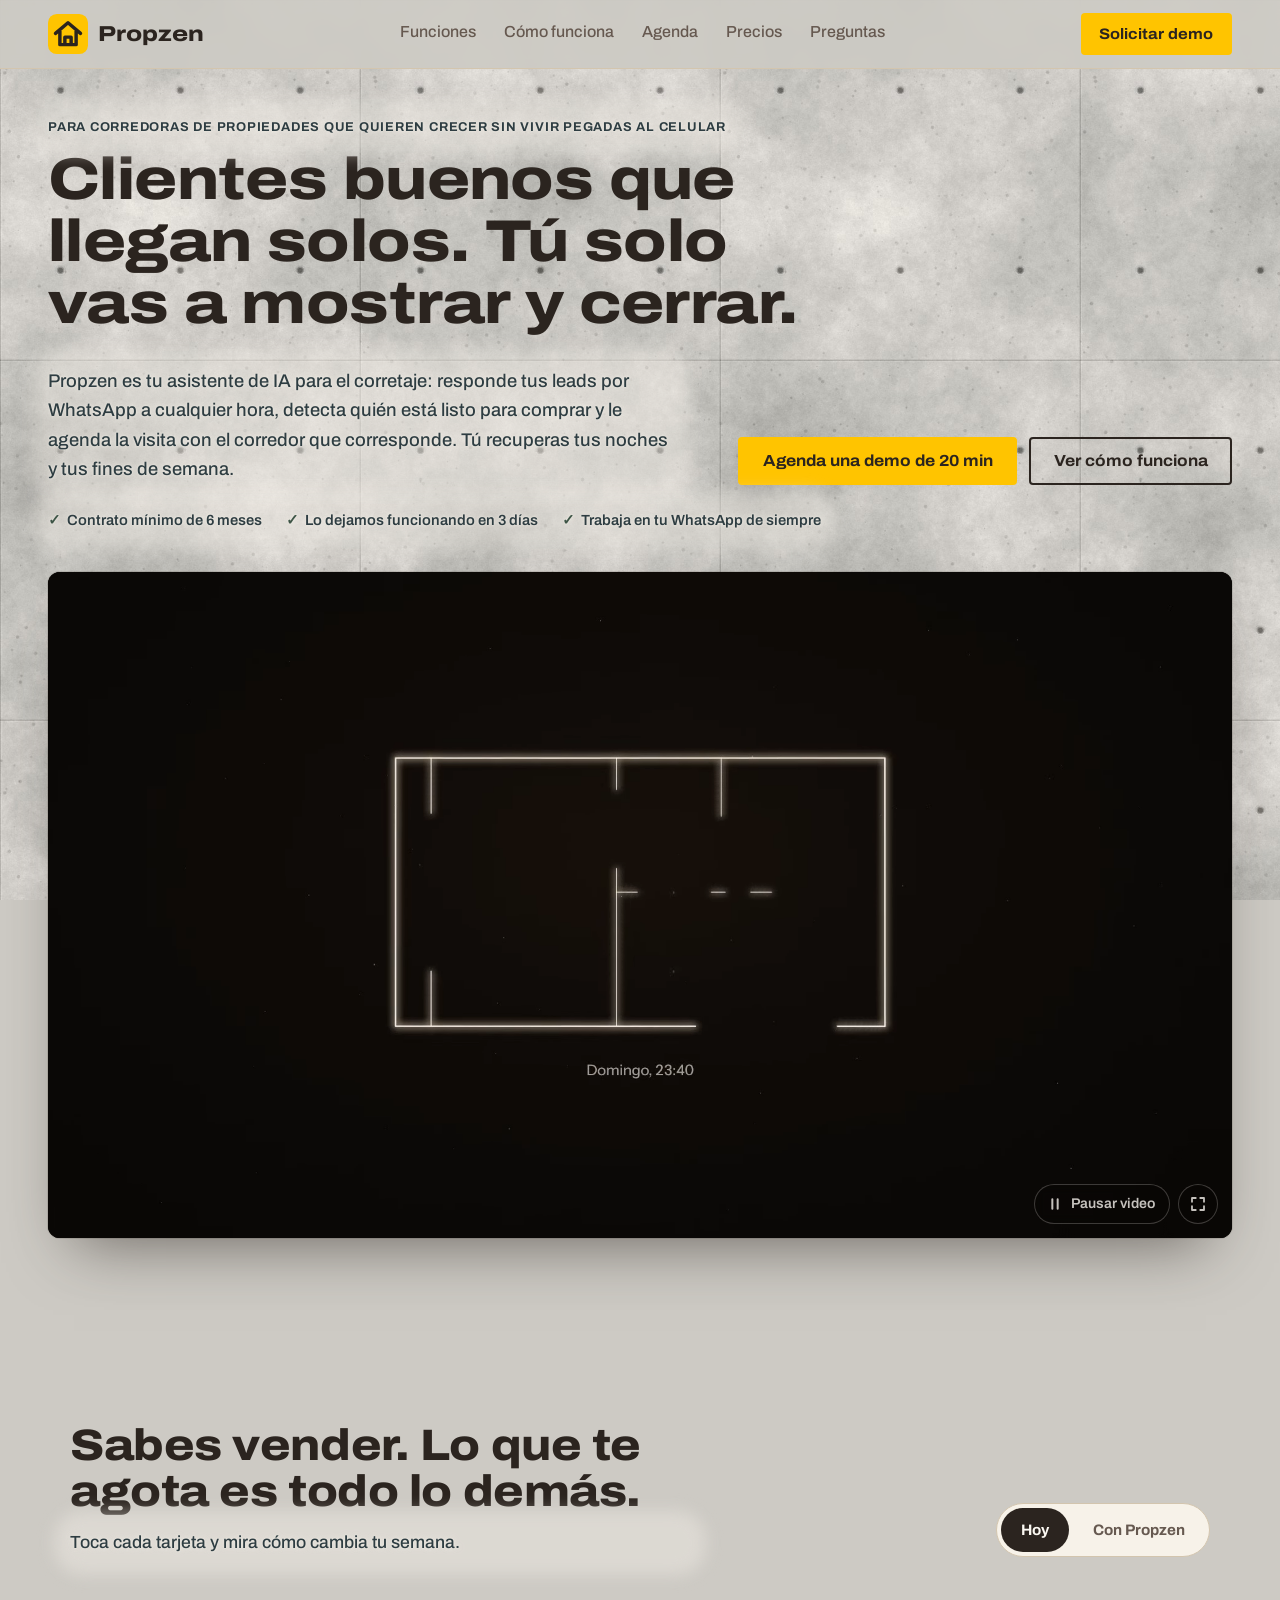
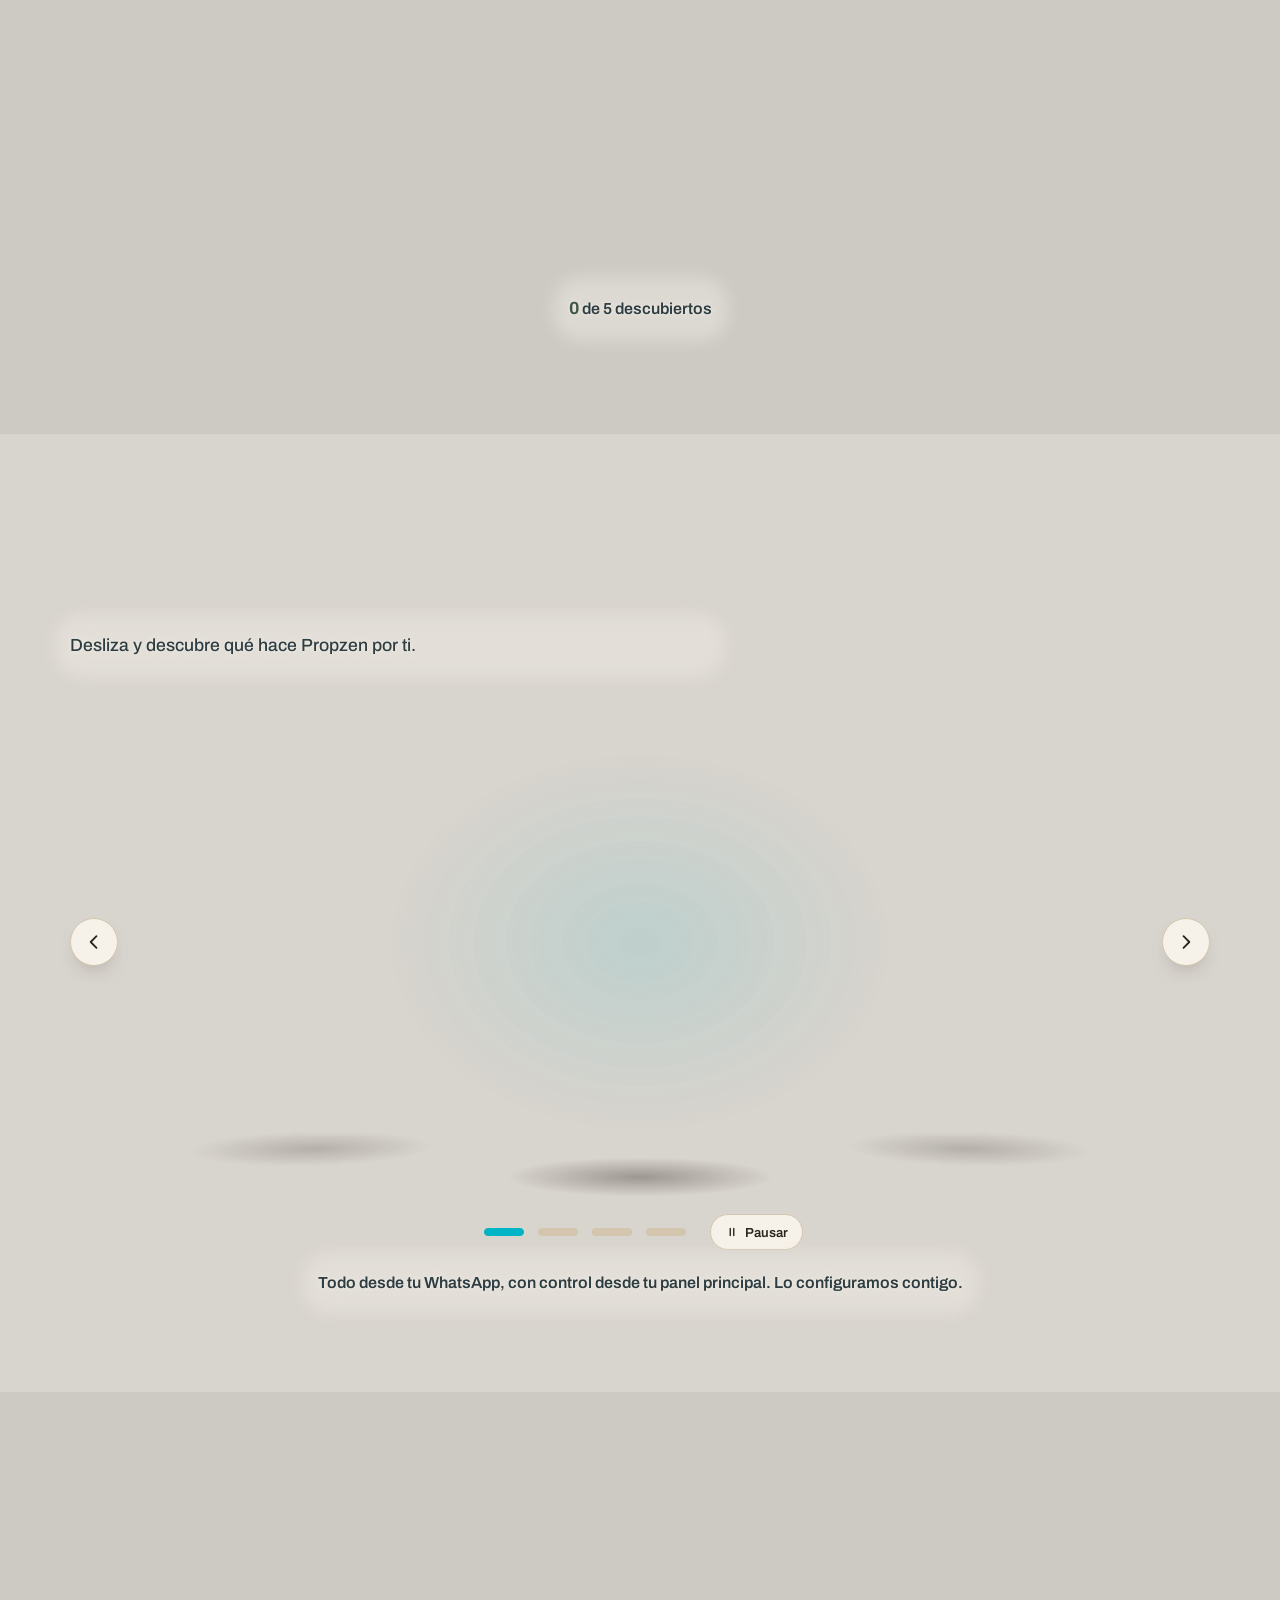
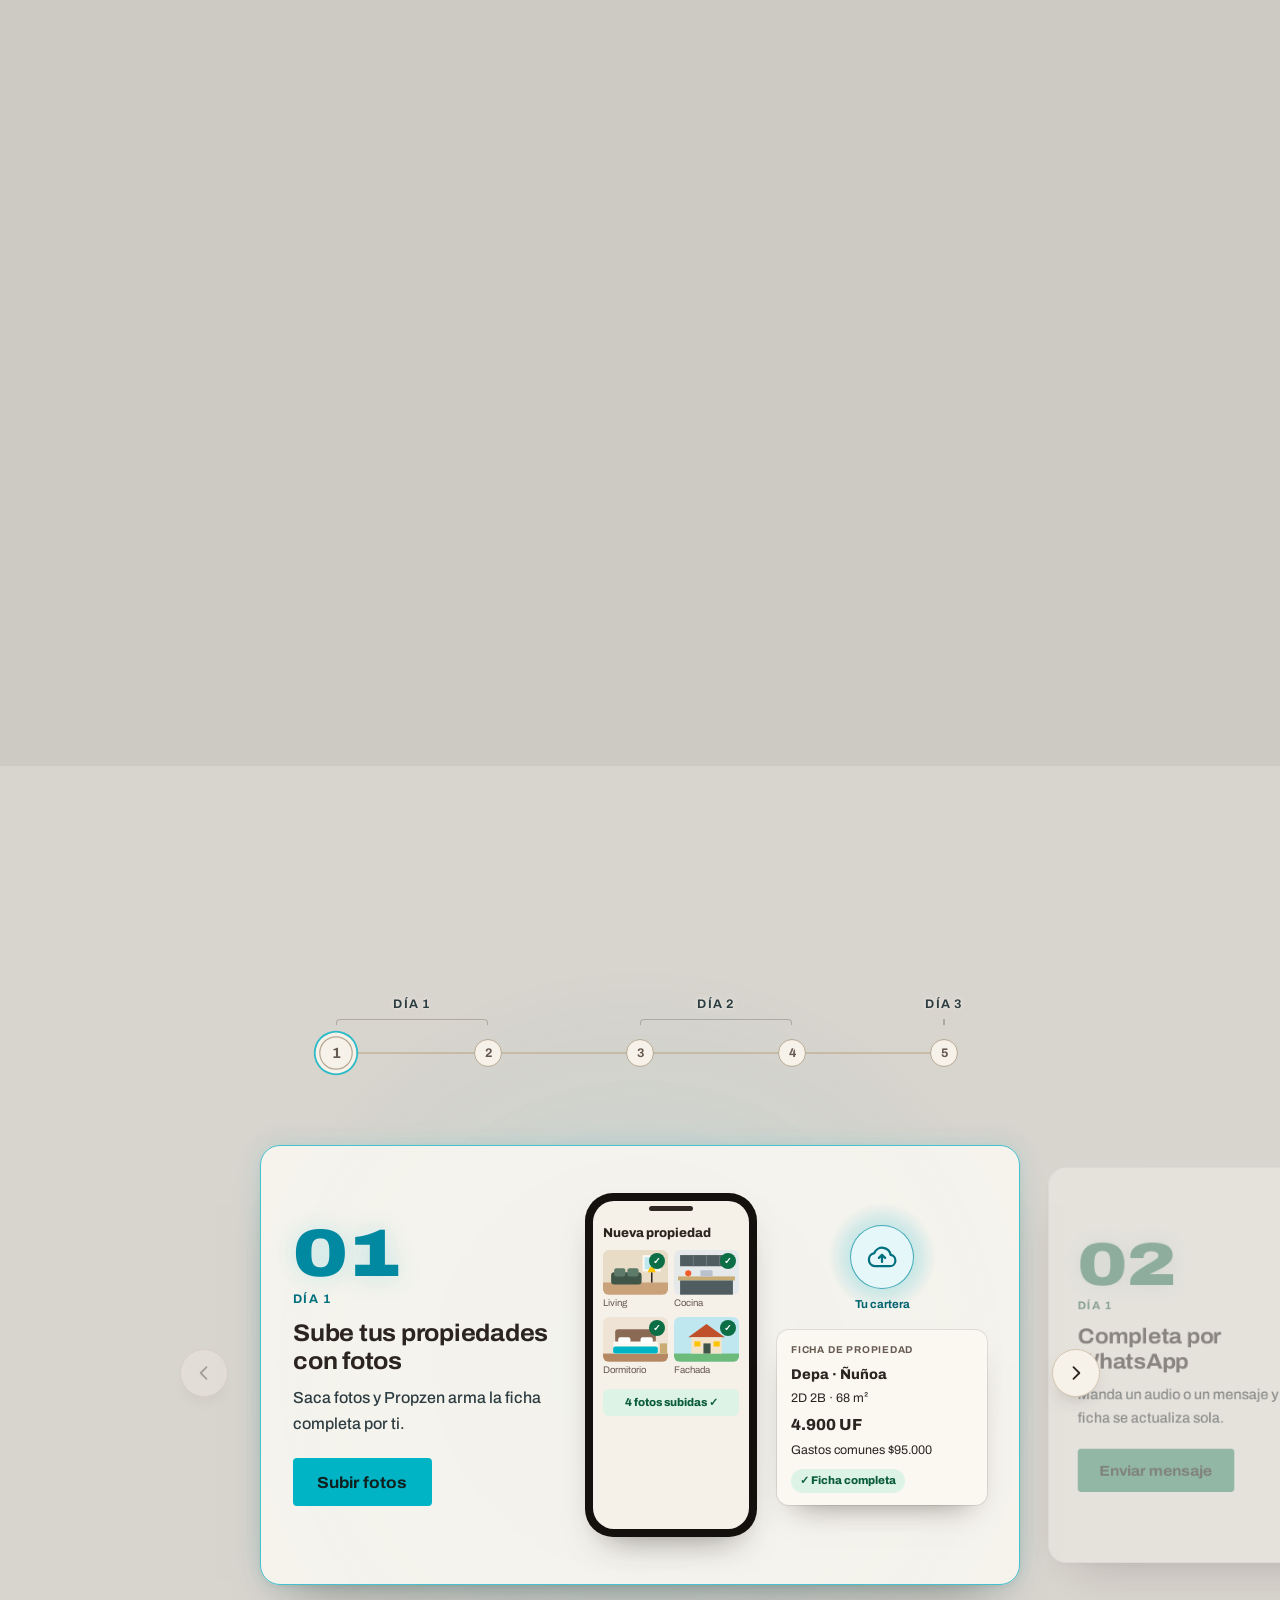
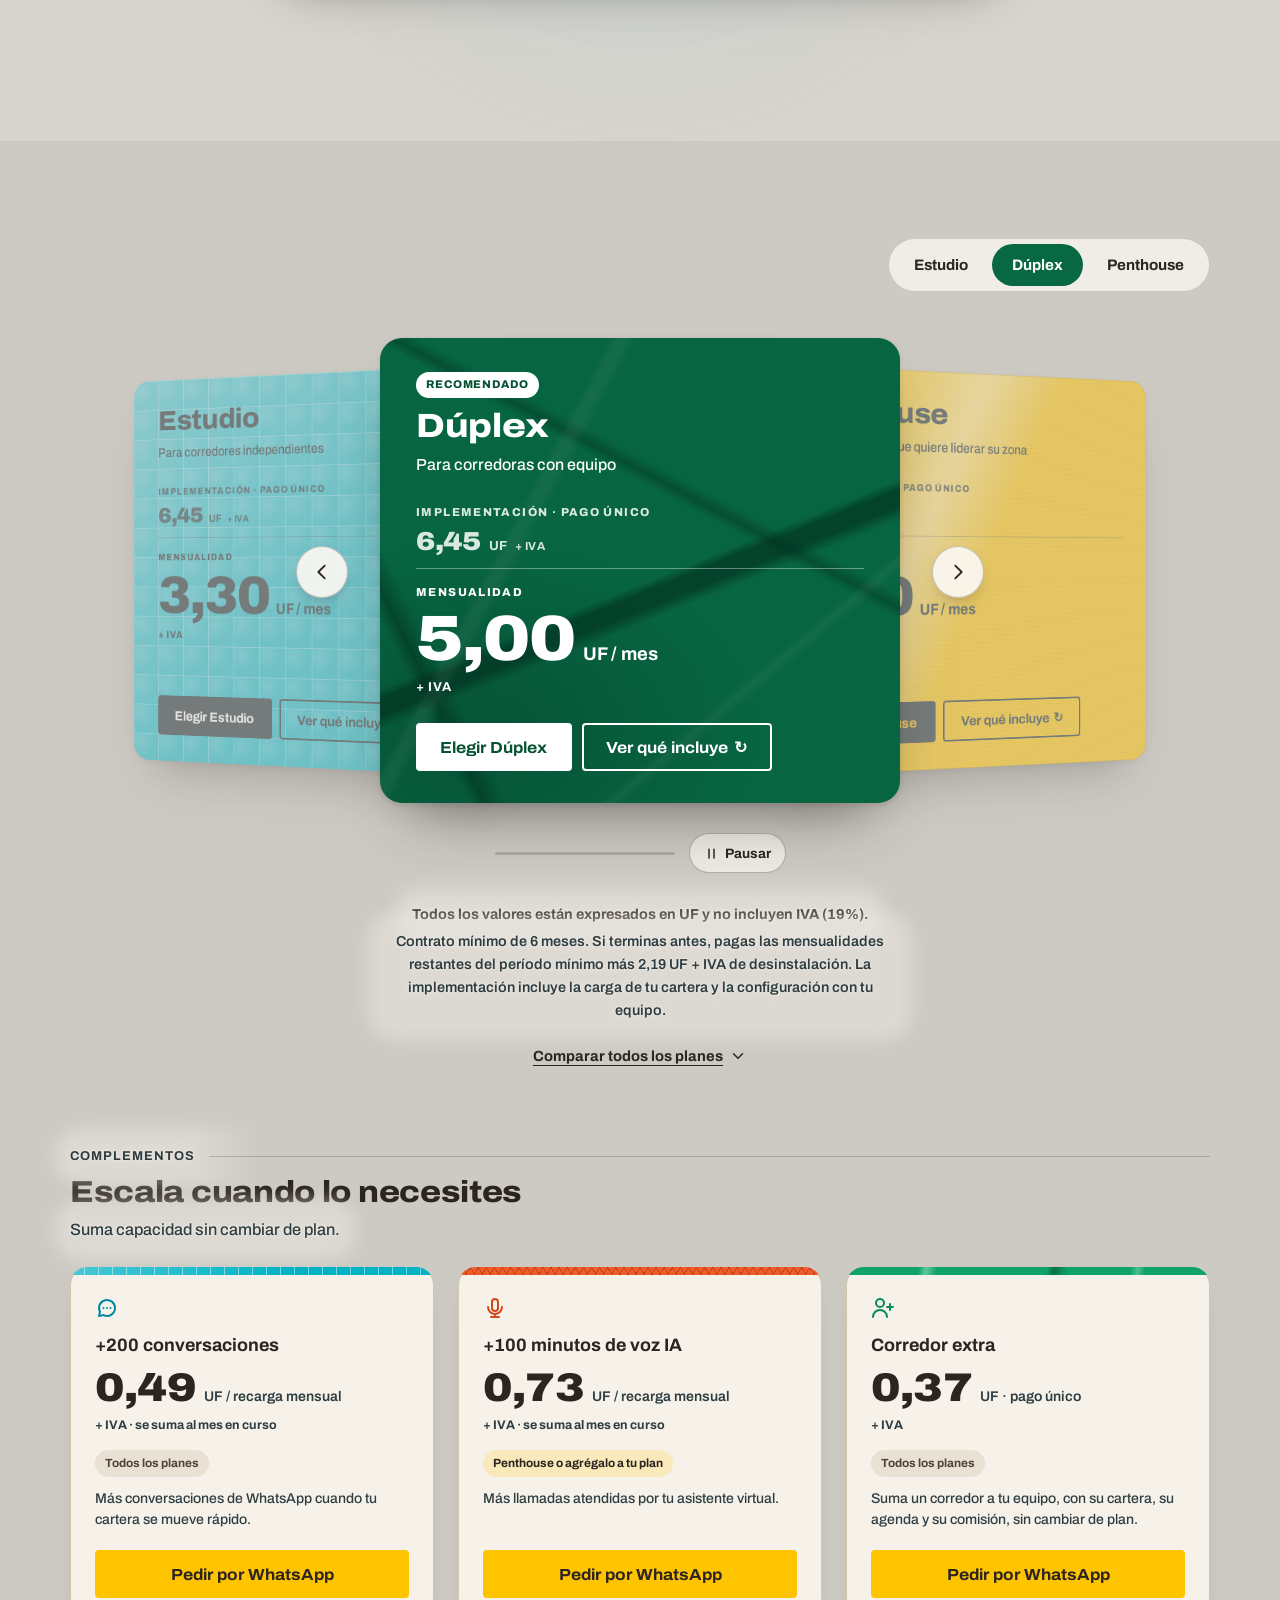
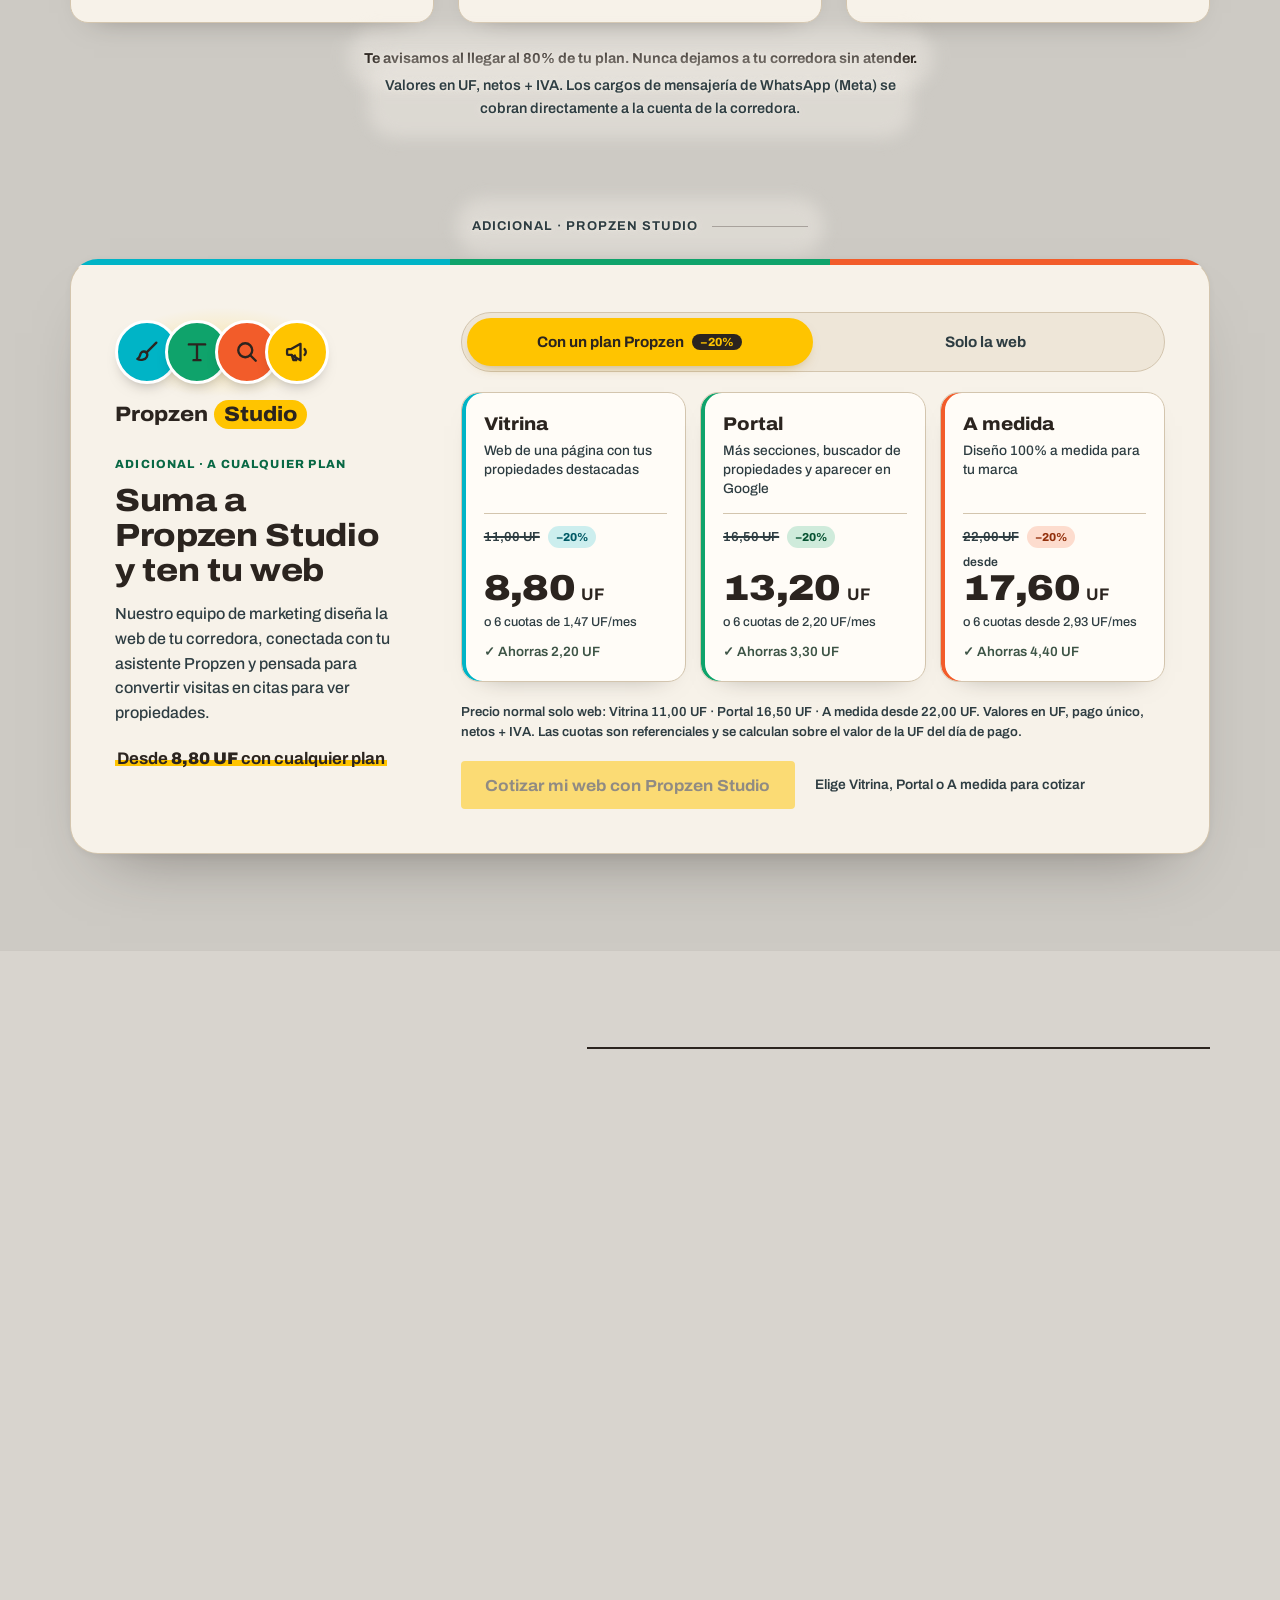
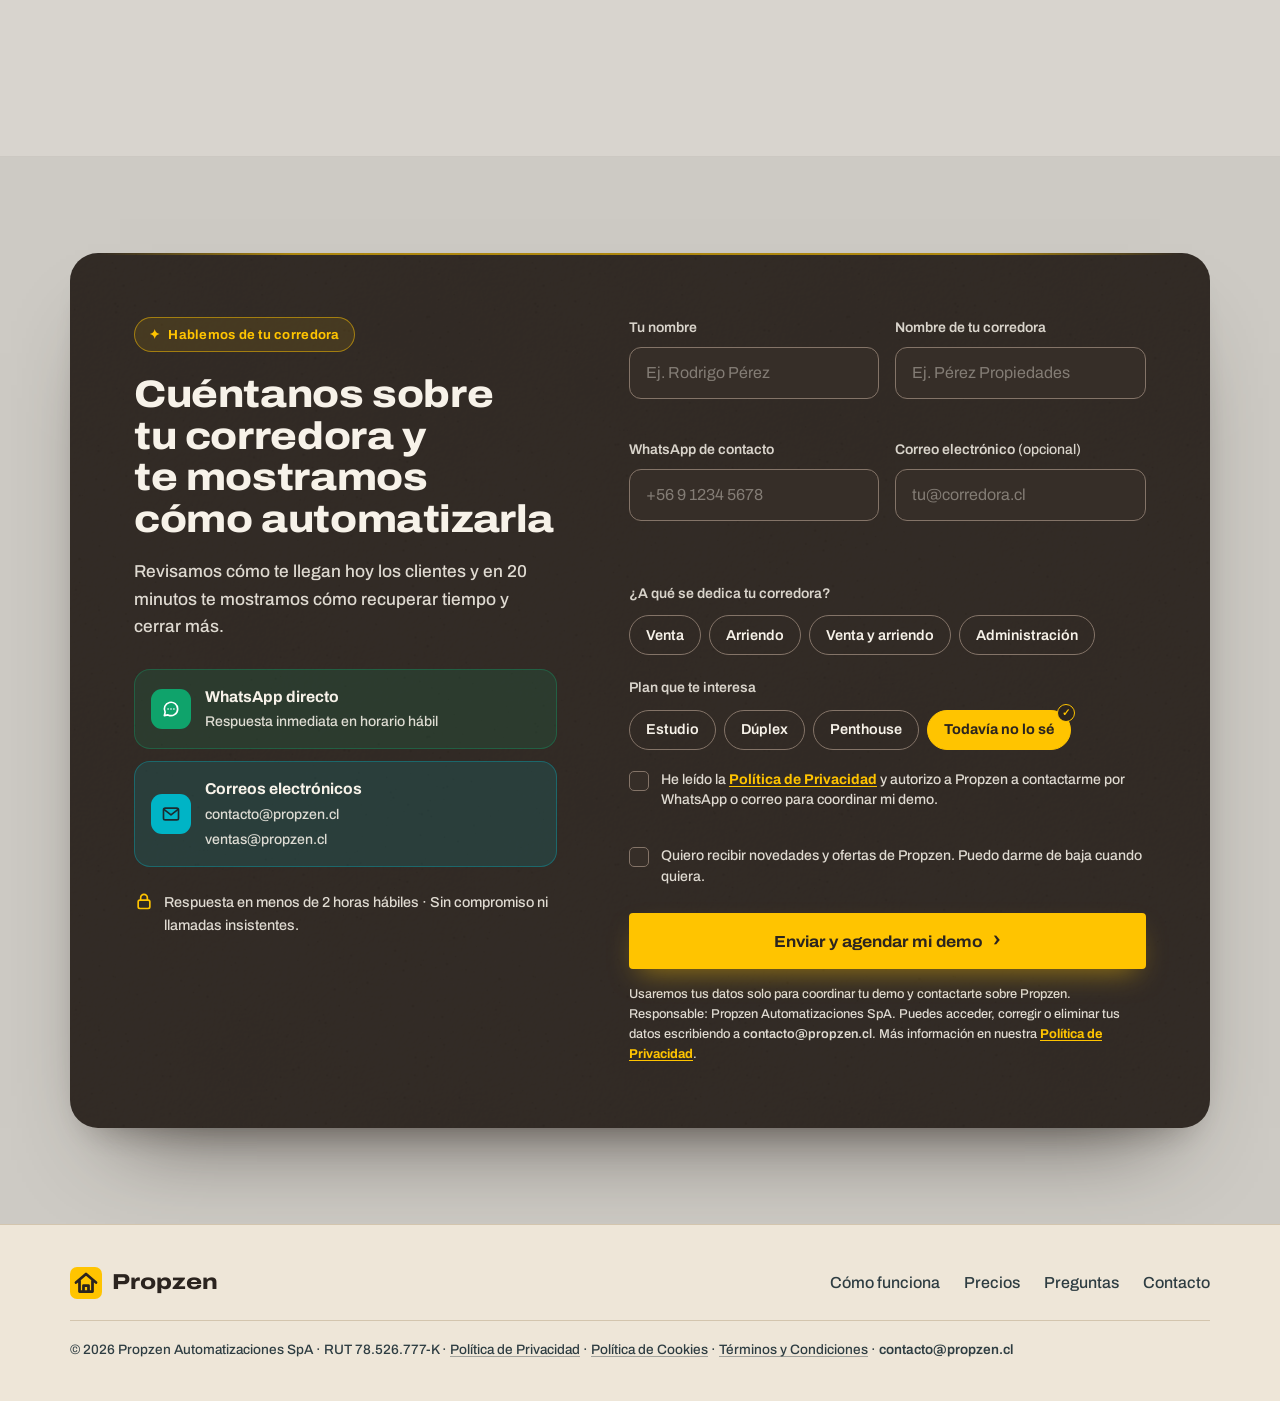
==== commit c87373d2: "Preguntas frecuentes: qué automatiza Propzen, qué muestra el panel y qué gana la corredora Visibles " ====
--- a/index.html
+++ b/index.html
@@ -52,25 +52,79 @@
         "applicationCategory": "BusinessApplication",
         "operatingSystem": "Web",
         "description": "Propzen automatiza el trabajo repetitivo de las corredoras de propiedades en Chile para que sus corredores dediquen su tiempo a mostrar y cerrar. Responde cada consulta por WhatsApp en segundos, a cualquier hora; califica a los interesados por pie, crédito y urgencia; agenda las visitas con el corredor que corresponde; deriva los reclamos de arrendatarios al técnico; prepara publicaciones para portales y redes; y ordena cartera, visitas y comisiones del equipo en un panel.",
-        "audience": { "@type": "BusinessAudience", "audienceType": "Corredoras de propiedades e inmobiliarias en Chile" },
+        "audience": {
+          "@type": "BusinessAudience",
+          "audienceType": "Corredoras de propiedades e inmobiliarias en Chile"
+        },
         "featureList": [
           "Respuesta a leads por WhatsApp 24/7 en segundos",
           "Calificación de compradores por pie, crédito y urgencia",
           "Agenda automática de visitas con recordatorios",
           "Derivación de reclamos de arrendatarios al técnico",
           "Publicaciones para portales y redes sociales con tu marca",
-          "Panel de cartera, visitas y comisiones por corredor",
+          "Panel de control con cartera, visitas, comisiones por corredor, interés por propiedad y comuna, y fichas de cliente",
           "Funciona en tu WhatsApp de siempre y queda operando en 3 días hábiles"
         ]
       },
       {
         "@type": "FAQPage",
         "mainEntity": [
-          { "@type": "Question", "name": "¿El asistente reemplaza a mis agentes?", "acceptedAnswer": { "@type": "Answer", "text": "No. Propzen hace la primera respuesta, la calificación y la agenda. Tus agentes reciben compradores con presupuesto, zona y plazo claros, y pueden tomar cualquier conversación cuando quieran." } },
-          { "@type": "Question", "name": "¿Qué pasa si un cliente pregunta algo que el asistente no sabe?", "acceptedAnswer": { "@type": "Answer", "text": "Propzen solo responde con datos de tu cartera y tus reglas. Si no tiene la respuesta, lo dice y pasa la conversación a un agente con todo el contexto." } },
-          { "@type": "Question", "name": "¿Funciona con mi CRM y mi web?", "acceptedAnswer": { "@type": "Answer", "text": "Se conecta con los CRM inmobiliarios más usados, con Google Sheets y con cualquier sistema que tenga API. El chat web se instala pegando una línea de código." } },
-          { "@type": "Question", "name": "¿Cuánto tarda la puesta en marcha?", "acceptedAnswer": { "@type": "Answer", "text": "Entre dos y tres días hábiles: un día para importar tu cartera y otro para ajustar preguntas, horarios y canales con tu equipo." } },
-          { "@type": "Question", "name": "¿Qué gana mi corredora al contratar Propzen?", "acceptedAnswer": { "@type": "Answer", "text": "Ningún lead queda sin respuesta, tus corredores solo visitan a clientes con pie y crédito, la agenda se llena sola y recuperas tus noches y fines de semana. Todo desde tu WhatsApp de siempre, sin instalar software nuevo." } }
+          {
+            "@type": "Question",
+            "name": "¿Qué automatiza Propzen en mi corredora?",
+            "acceptedAnswer": {
+              "@type": "Answer",
+              "text": "Cuatro trabajos que hoy te quitan tiempo. Atiende: responde cada consulta por WhatsApp en segundos, a cualquier hora, con los datos de tu cartera, y deriva los reclamos de luz, agua y gas al técnico sin pasar por ti. Prioriza: califica a cada interesado por pie, crédito y urgencia, y le agenda la visita con el corredor que corresponde, con recordatorio incluido. Publica: con tus fotos arma la descripción para el portal y las publicaciones para redes con tu marca, cada semana. Ordena: junta la cartera, las visitas y las comisiones de tu equipo en un solo panel."
+            }
+          },
+          {
+            "@type": "Question",
+            "name": "¿Qué veo en el panel de control?",
+            "acceptedAnswer": {
+              "@type": "Answer",
+              "text": "La cartera de cada corredor, las visitas agendadas y realizadas, y la comisión de cada uno calculada sola, sin planillas. También ves cuántas personas se interesan por cada propiedad y comuna, qué propiedad necesita un ajuste de precio, cuántas consultas se respondieron hoy y en cuánto tiempo, y la ficha de cada cliente: qué busca, su presupuesto, cómo financia y en qué etapa está."
+            }
+          },
+          {
+            "@type": "Question",
+            "name": "¿Qué gana mi corredora al contratar Propzen?",
+            "acceptedAnswer": {
+              "@type": "Answer",
+              "text": "Ningún lead queda sin respuesta, ni siquiera el domingo en la noche. Tus corredores solo visitan a clientes con pie y crédito, la agenda se llena sola y sabes quién vende y qué propiedad se mueve. Tú recuperas tus noches y tus fines de semana, y todo funciona desde tu WhatsApp de siempre, sin instalar software nuevo y operando en tres días hábiles."
+            }
+          },
+          {
+            "@type": "Question",
+            "name": "¿El asistente reemplaza a mis agentes?",
+            "acceptedAnswer": {
+              "@type": "Answer",
+              "text": "No. Propzen hace la primera respuesta, la calificación y la agenda. Tus agentes reciben compradores con presupuesto, zona y plazo claros, y pueden tomar cualquier conversación cuando quieran."
+            }
+          },
+          {
+            "@type": "Question",
+            "name": "¿Qué pasa si un cliente pregunta algo que el asistente no sabe?",
+            "acceptedAnswer": {
+              "@type": "Answer",
+              "text": "Propzen solo responde con datos de tu cartera y tus reglas. Si no tiene la respuesta, lo dice y pasa la conversación a un agente con todo el contexto."
+            }
+          },
+          {
+            "@type": "Question",
+            "name": "¿Funciona con mi CRM y mi web?",
+            "acceptedAnswer": {
+              "@type": "Answer",
+              "text": "Se conecta con los CRM inmobiliarios más usados, con Google Sheets y con cualquier sistema que tenga API. El chat web se instala pegando una línea de código."
+            }
+          },
+          {
+            "@type": "Question",
+            "name": "¿Cuánto tarda la puesta en marcha?",
+            "acceptedAnswer": {
+              "@type": "Answer",
+              "text": "Entre dos y tres días hábiles: un día para importar tu cartera y otro para ajustar preguntas, horarios y canales con tu equipo."
+            }
+          }
         ]
       }
     ]
@@ -1224,6 +1278,18 @@
         <h2 id="faq-title" class="split__head">Preguntas frecuentes</h2>
         <div class="faq">
           <details>
+            <summary>¿Qué automatiza Propzen en mi corredora?</summary>
+            <p>Cuatro trabajos que hoy te quitan tiempo. Atiende: responde cada consulta por WhatsApp en segundos, a cualquier hora, con los datos de tu cartera, y deriva los reclamos de luz, agua y gas al técnico sin pasar por ti. Prioriza: califica a cada interesado por pie, crédito y urgencia, y le agenda la visita con el corredor que corresponde, con recordatorio incluido. Publica: con tus fotos arma la descripción para el portal y las publicaciones para redes con tu marca, cada semana. Ordena: junta la cartera, las visitas y las comisiones de tu equipo en un solo panel.</p>
+          </details>
+          <details>
+            <summary>¿Qué veo en el panel de control?</summary>
+            <p>La cartera de cada corredor, las visitas agendadas y realizadas, y la comisión de cada uno calculada sola, sin planillas. También ves cuántas personas se interesan por cada propiedad y comuna, qué propiedad necesita un ajuste de precio, cuántas consultas se respondieron hoy y en cuánto tiempo, y la ficha de cada cliente: qué busca, su presupuesto, cómo financia y en qué etapa está.</p>
+          </details>
+          <details>
+            <summary>¿Qué gana mi corredora al contratar Propzen?</summary>
+            <p>Ningún lead queda sin respuesta, ni siquiera el domingo en la noche. Tus corredores solo visitan a clientes con pie y crédito, la agenda se llena sola y sabes quién vende y qué propiedad se mueve. Tú recuperas tus noches y tus fines de semana, y todo funciona desde tu WhatsApp de siempre, sin instalar software nuevo y operando en tres días hábiles.</p>
+          </details>
+          <details>
             <summary>¿El asistente reemplaza a mis agentes?</summary>
             <p>No. Propzen hace la primera respuesta, la calificación y la agenda. Tus agentes reciben compradores con presupuesto, zona y plazo claros, y pueden tomar cualquier conversación cuando quieran.</p>
           </details>
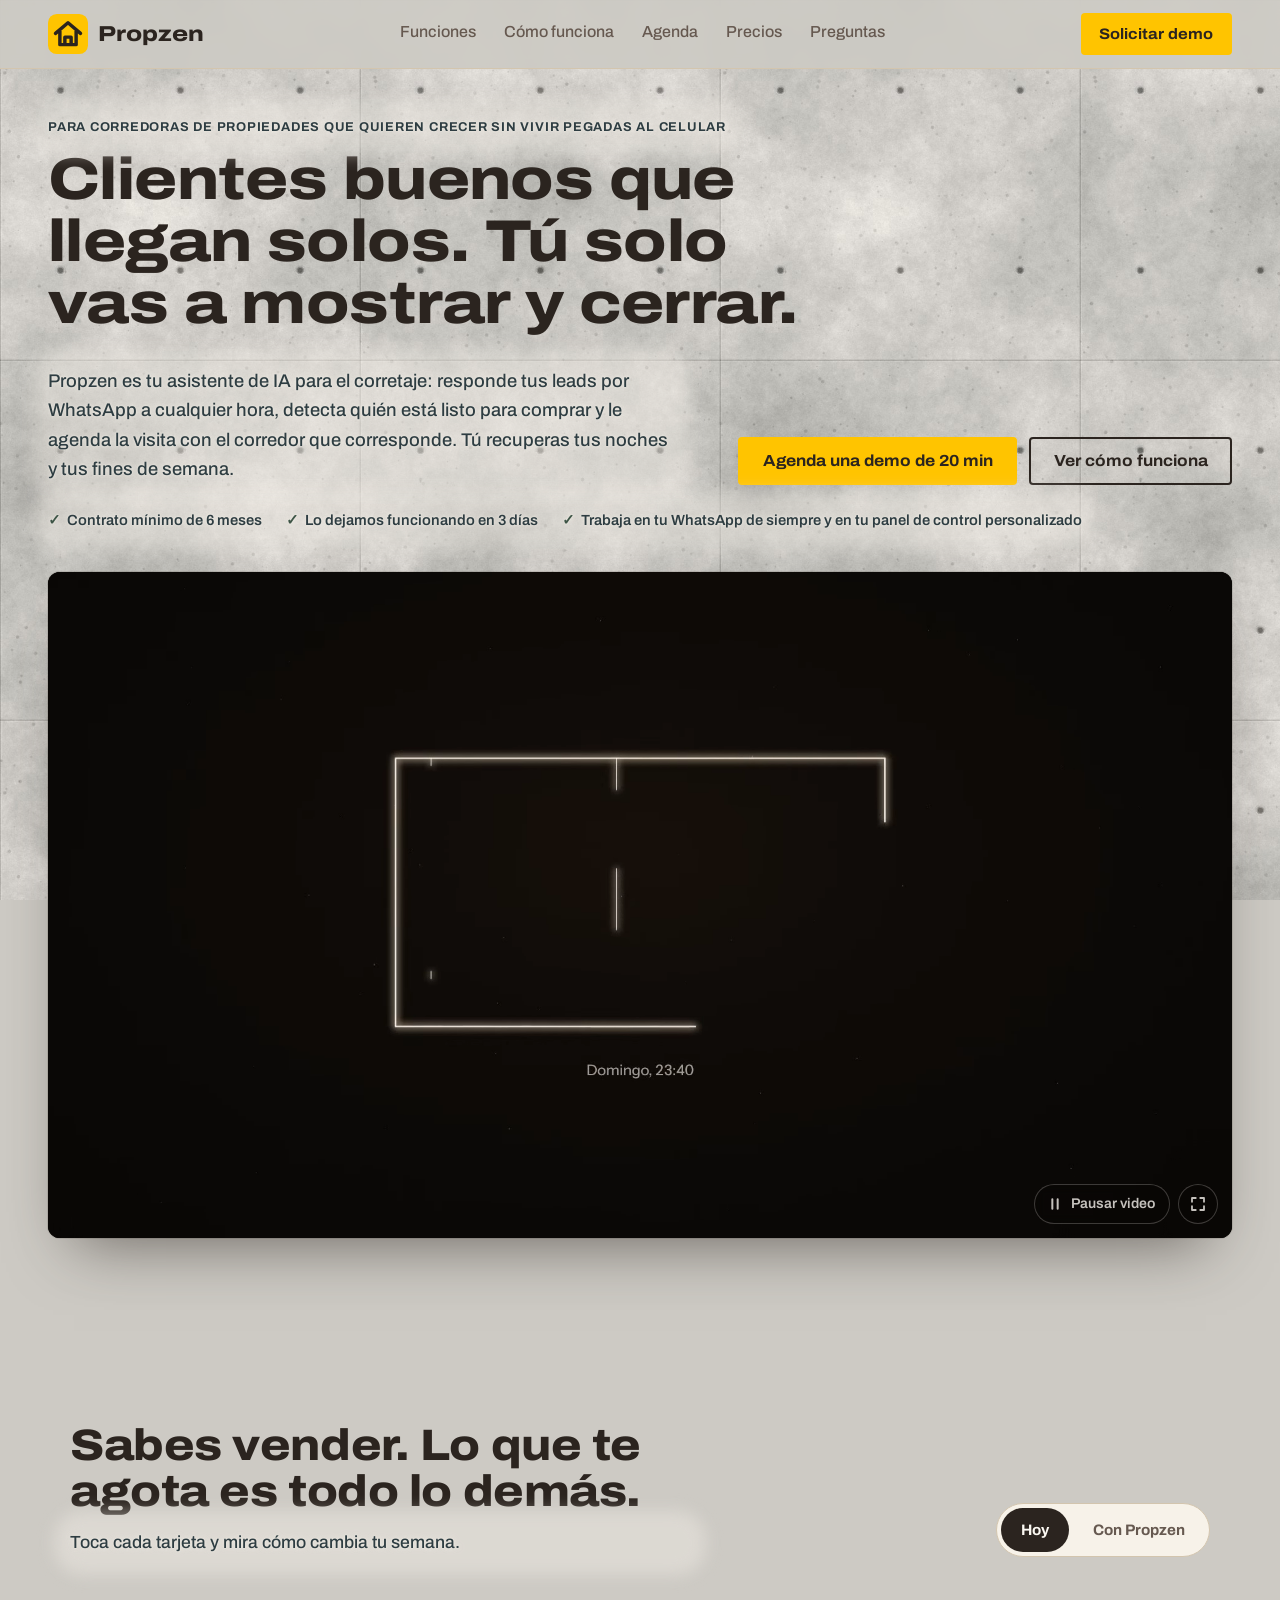
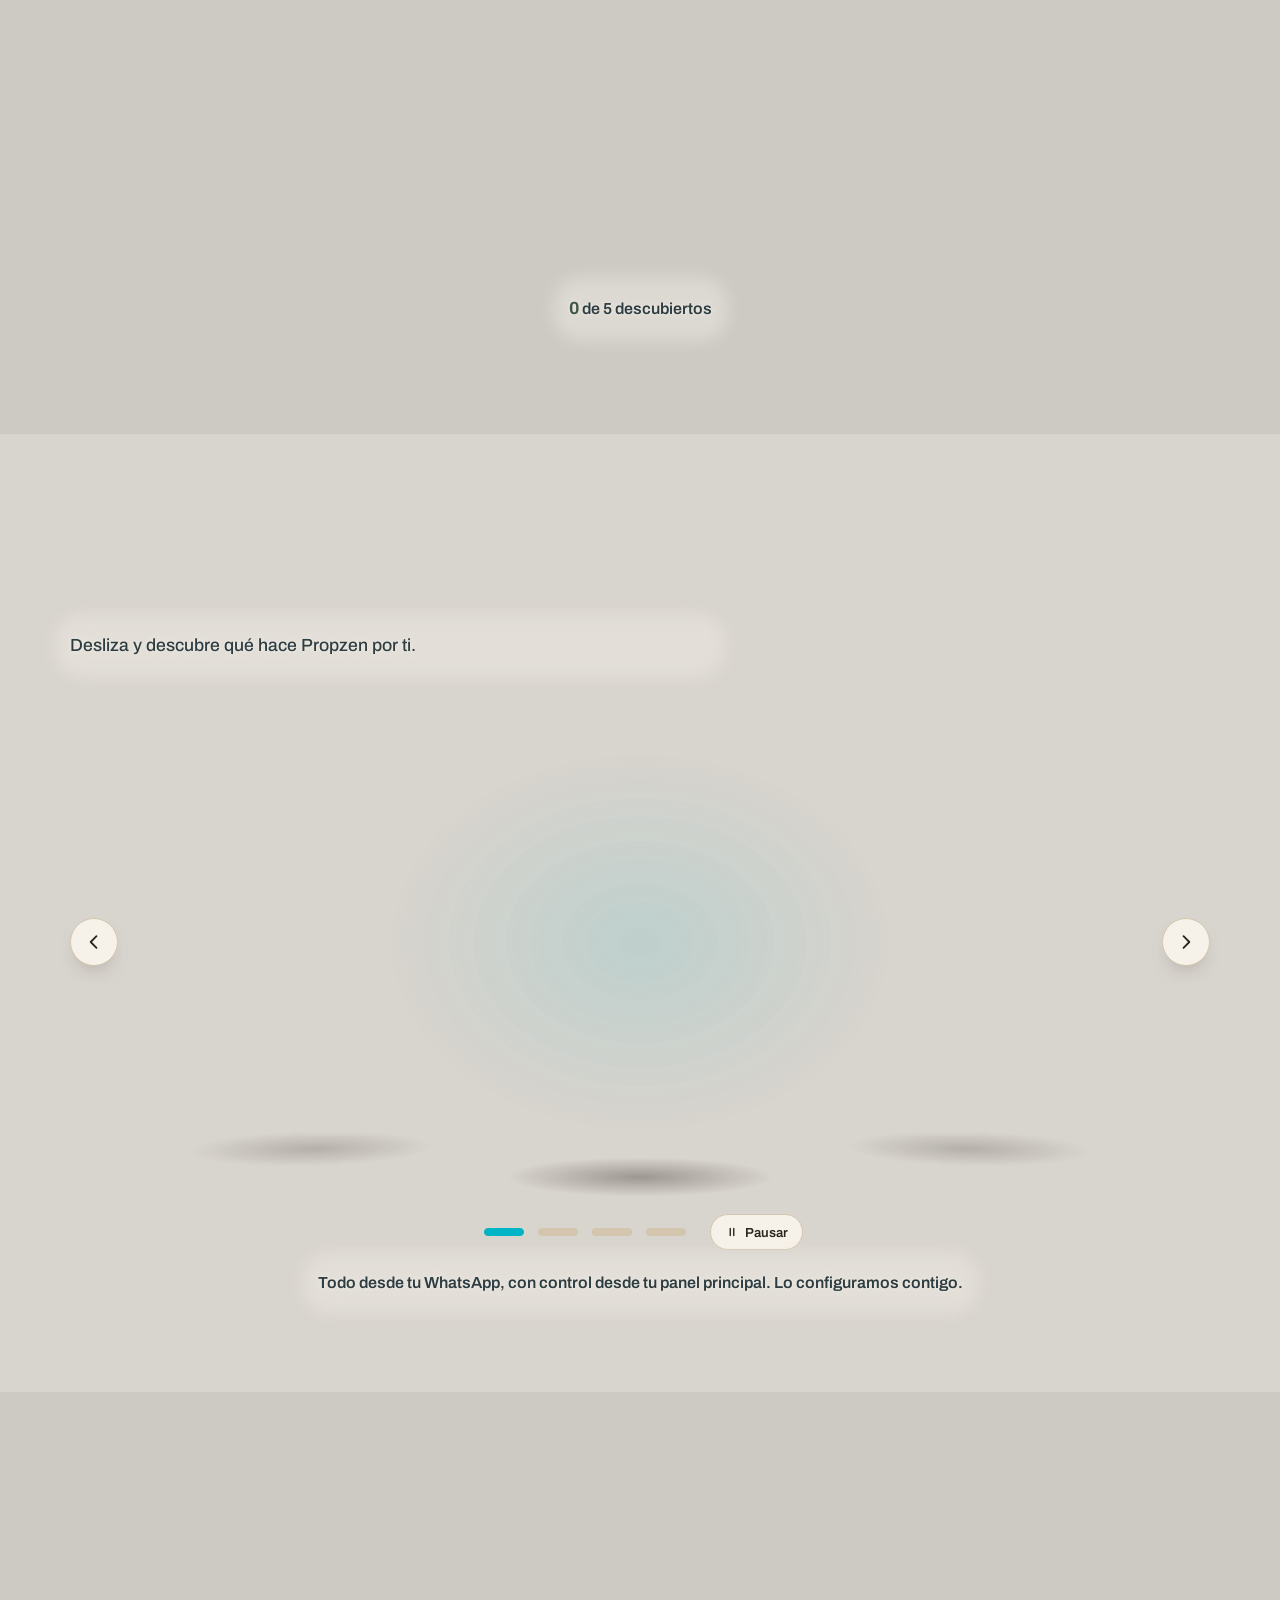
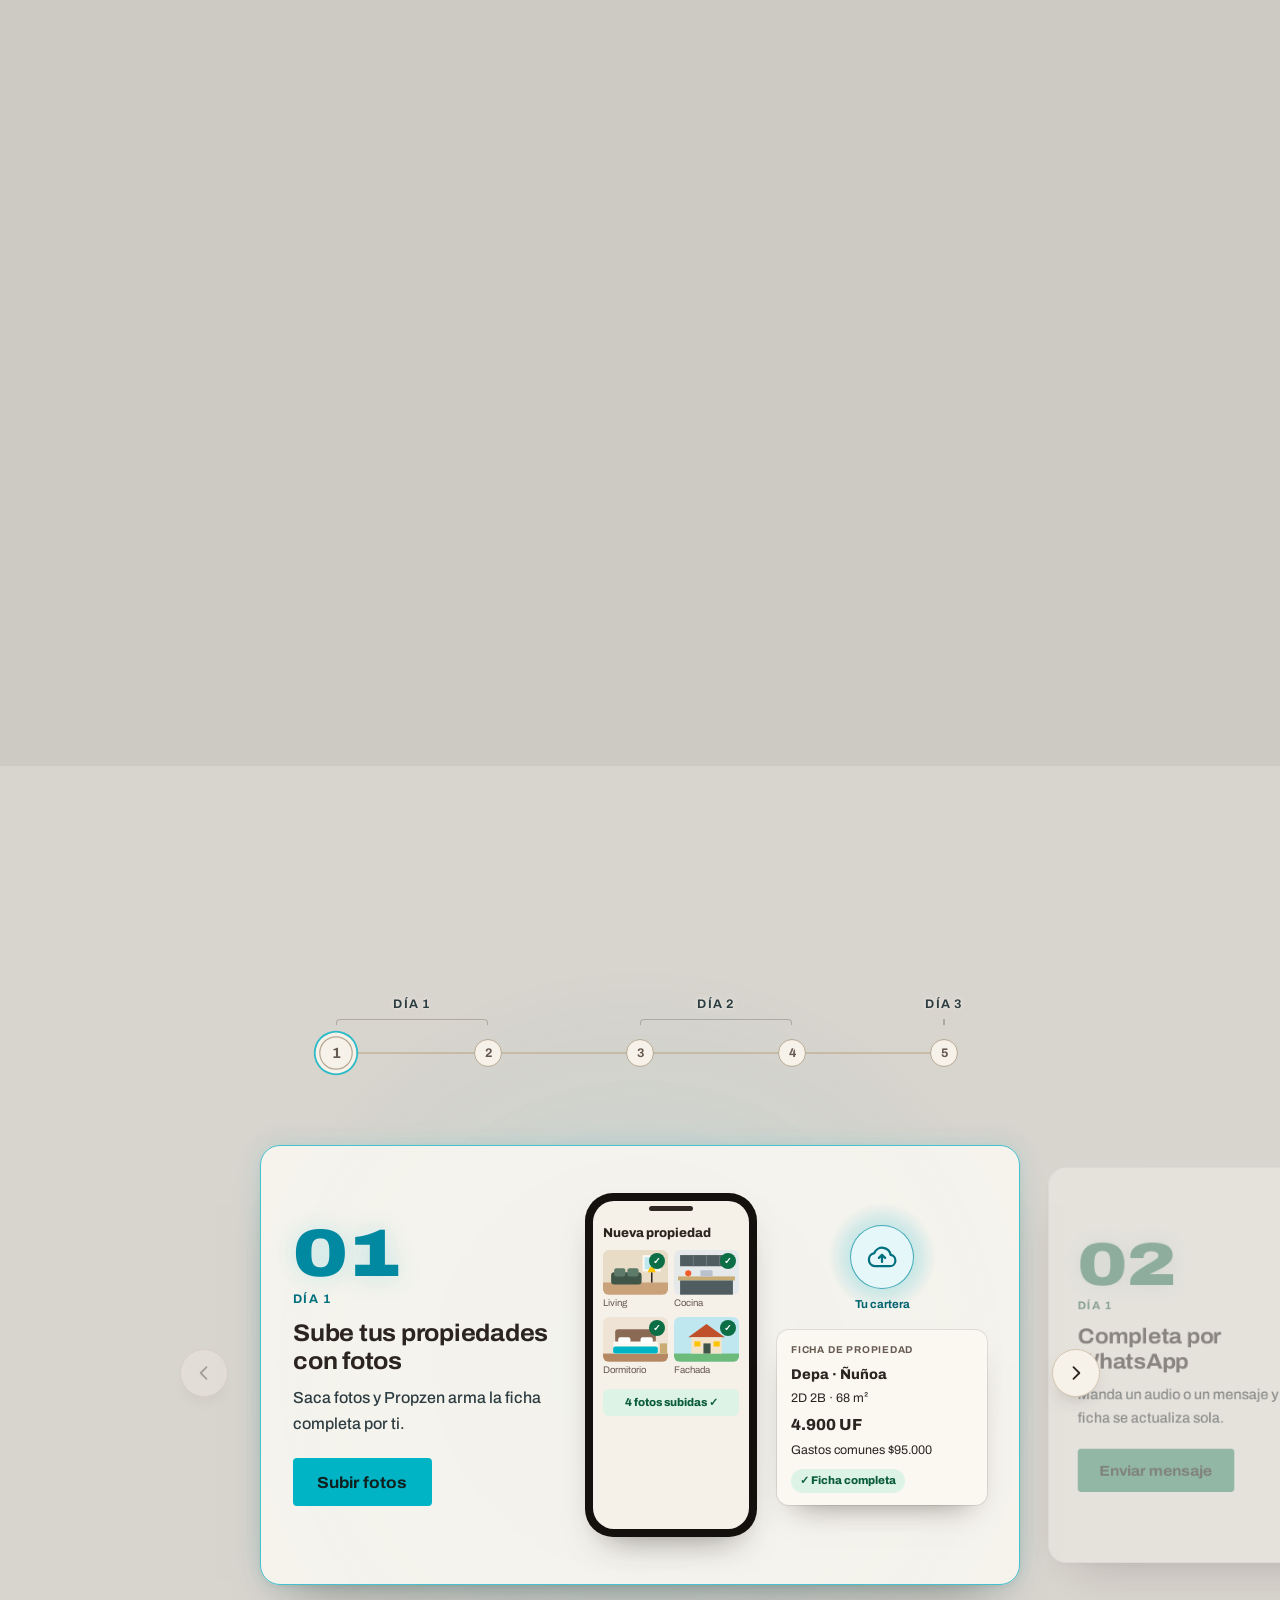
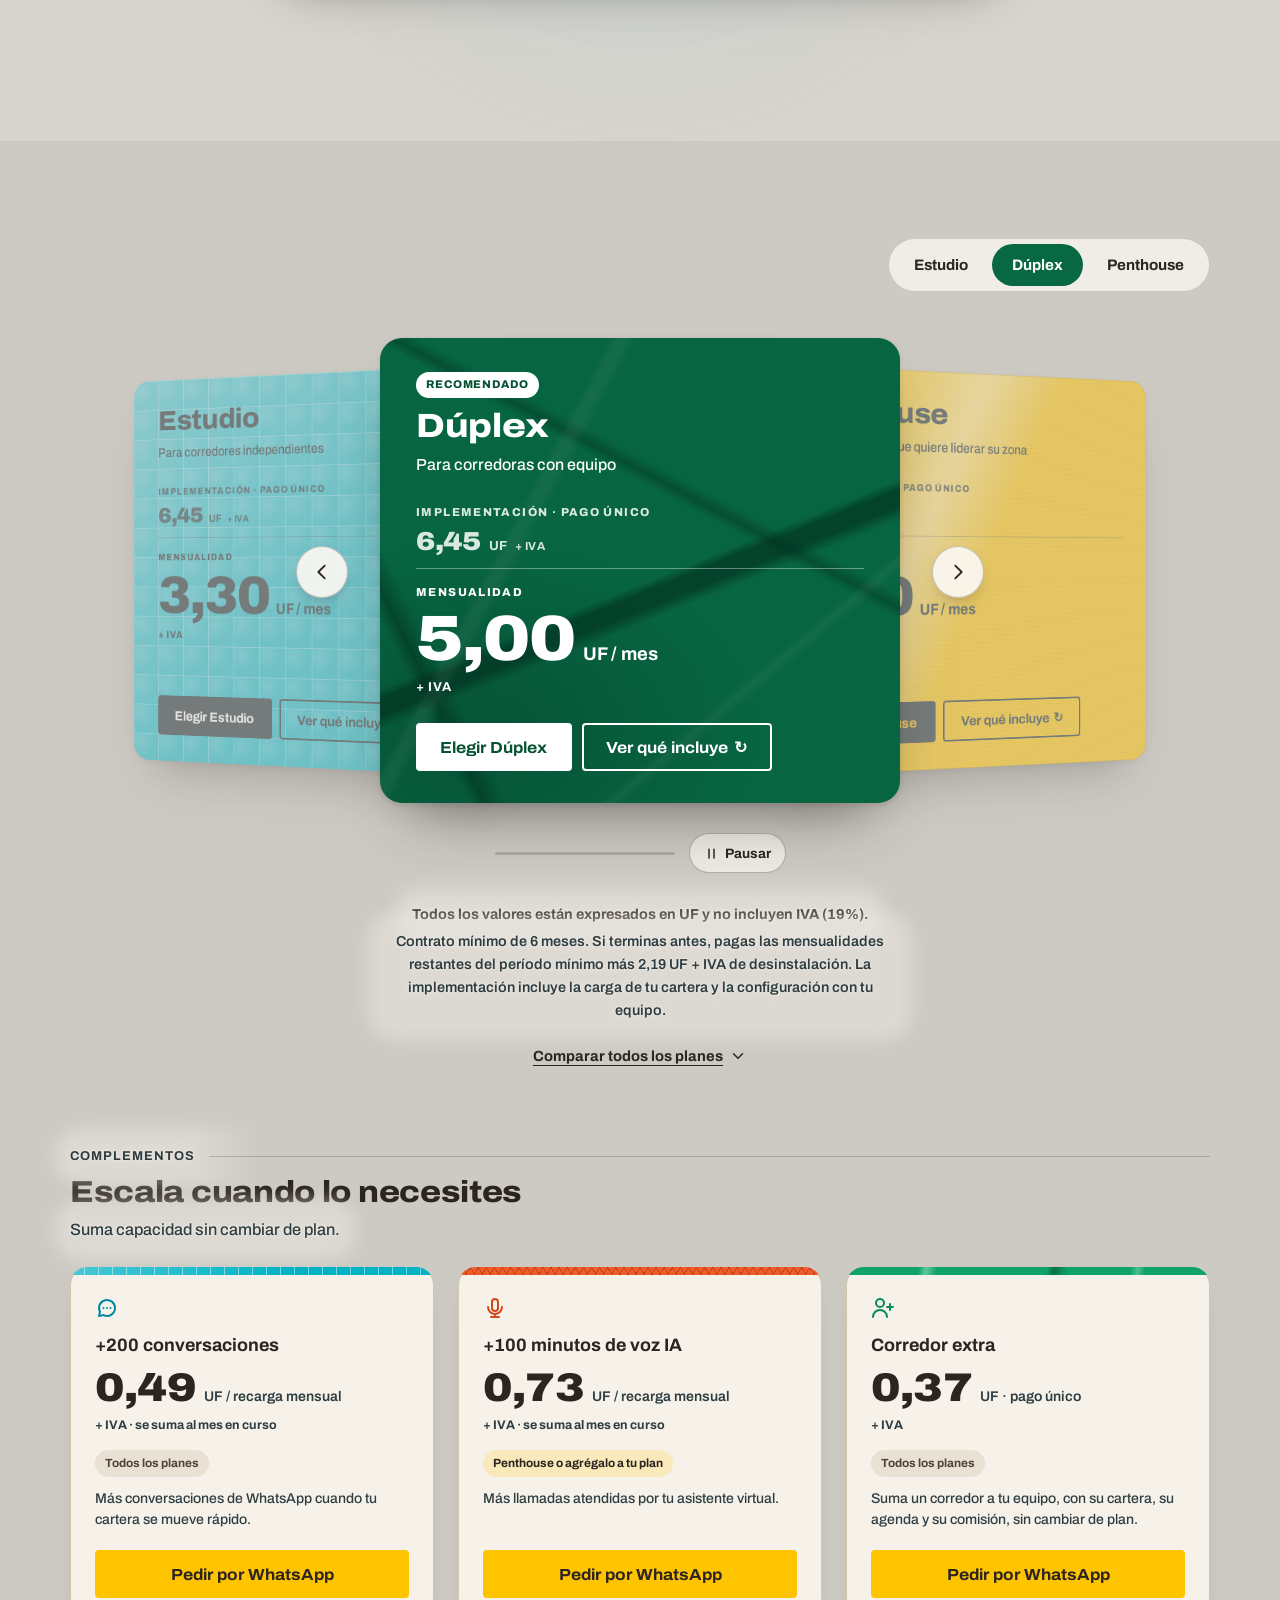
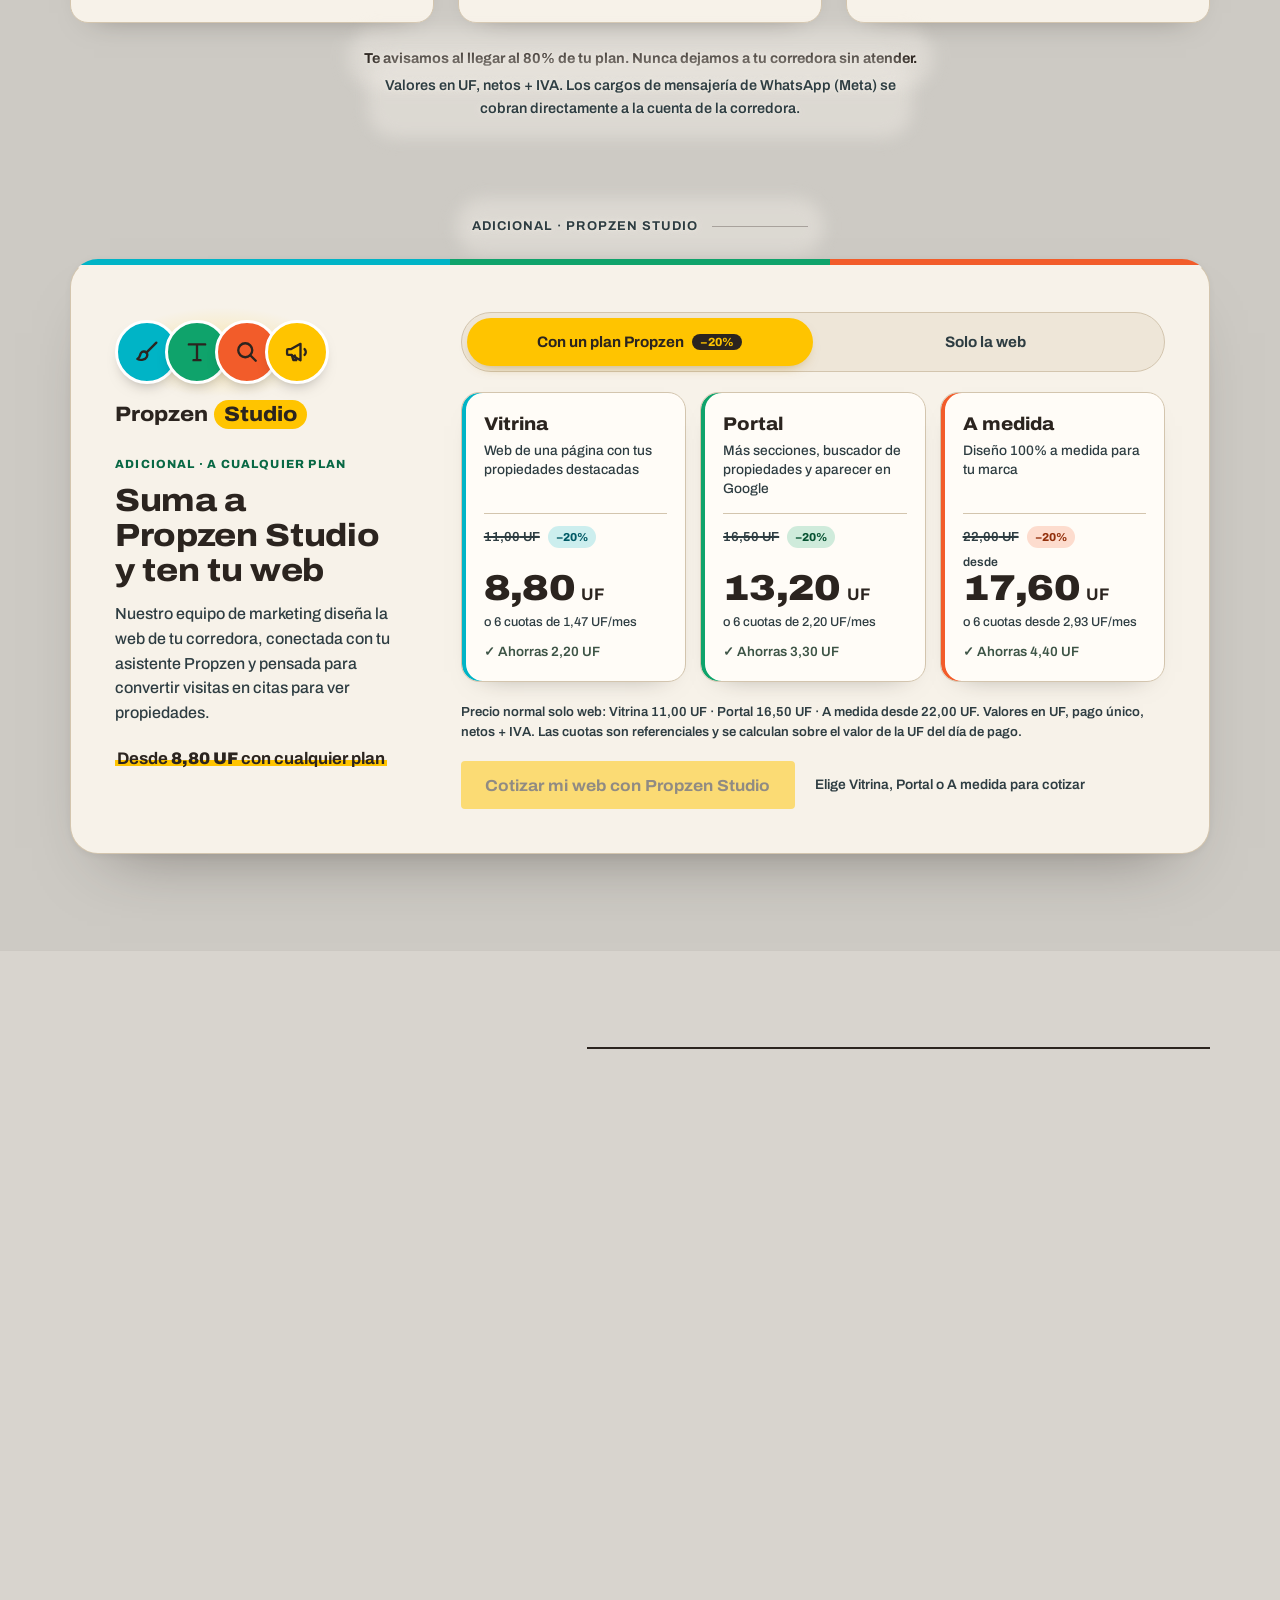
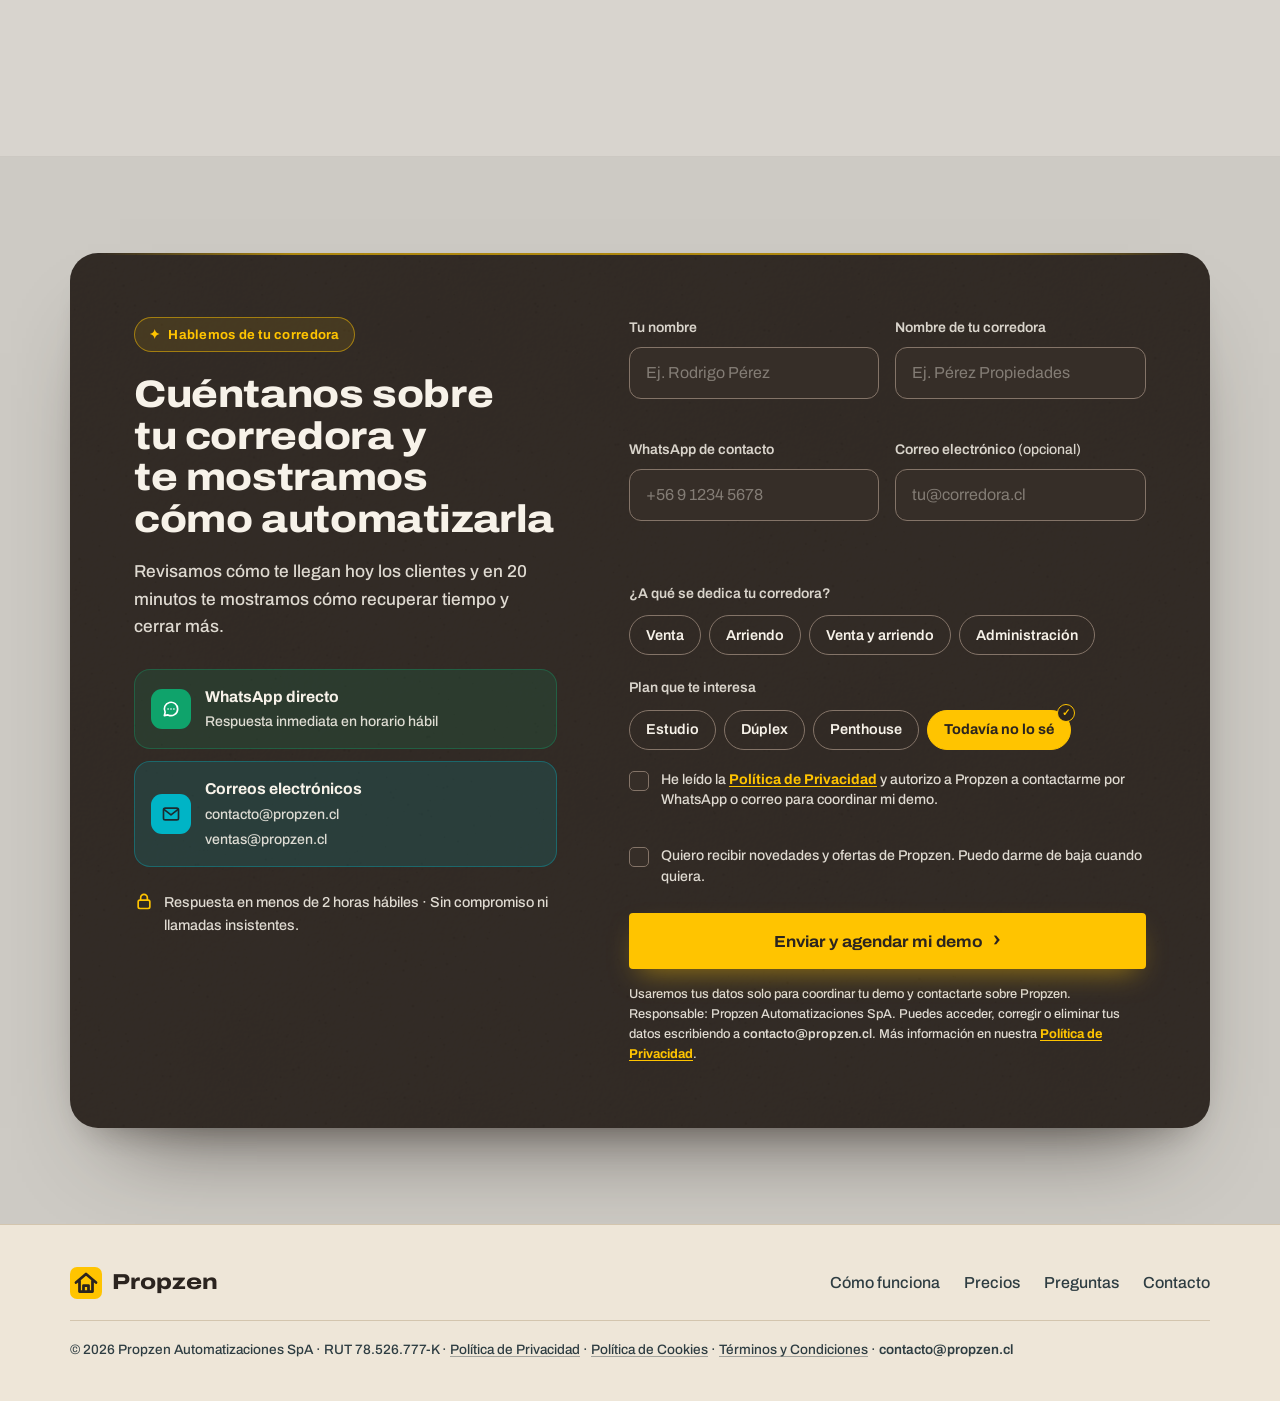
==== commit 3f25931d: "Hero: garantía "Trabaja en tu WhatsApp de siempre y en tu panel de control personalizado" El ✓ de ca" ====
--- a/index.html
+++ b/index.html
@@ -33,7 +33,7 @@
   <link rel="apple-touch-icon" href="/apple-touch-icon.png" sizes="180x180">
   <link rel="preload" href="fonts/archivo-latin.woff2" as="font" type="font/woff2" crossorigin>
   <link rel="preload" href="textures/hormigon.jpg" as="image">
-  <link rel="stylesheet" href="styles.css?v=20261006-2">
+  <link rel="stylesheet" href="styles.css?v=20261007">
   <script src="script.js?v=20261006"></script>
 
   <script type="application/ld+json">
@@ -184,7 +184,7 @@
           <ul class="hero__trust">
             <li data-nosnippet>Contrato mínimo de 6 meses</li>
             <li>Lo dejamos funcionando en 3 días</li>
-            <li>Trabaja en tu WhatsApp de siempre</li>
+            <li>Trabaja en tu WhatsApp de siempre y en tu panel de control personalizado</li>
           </ul>
         </div>
       </div>
--- a/styles.css
+++ b/styles.css
@@ -446,7 +446,7 @@
 /* ===== Hero: ajustes para corredoras (paso 1) ===== */
 .hero__eyebrow { margin: 0 0 12px; font-size: .8rem; font-weight: 700; letter-spacing: .06em; text-transform: uppercase; color: var(--plano); }
 .hero__trust { grid-column: 1 / -1; list-style: none; display: flex; flex-wrap: wrap; gap: 8px 24px; margin: 0; padding: 0; font-size: .92rem; font-weight: 600; color: var(--texto-2); }
-.hero__trust li { display: flex; align-items: center; gap: 6px; }
+.hero__trust li { display: flex; align-items: baseline; gap: 6px; }   /* baseline: si un ítem ocupa dos renglones, el ✓ va con el primero */
 .hero__trust li::before { content: "✓"; font-weight: 800; color: var(--ok); }
 
 /* ===== Funciones: cuatro pilares (paso 2) ===== */
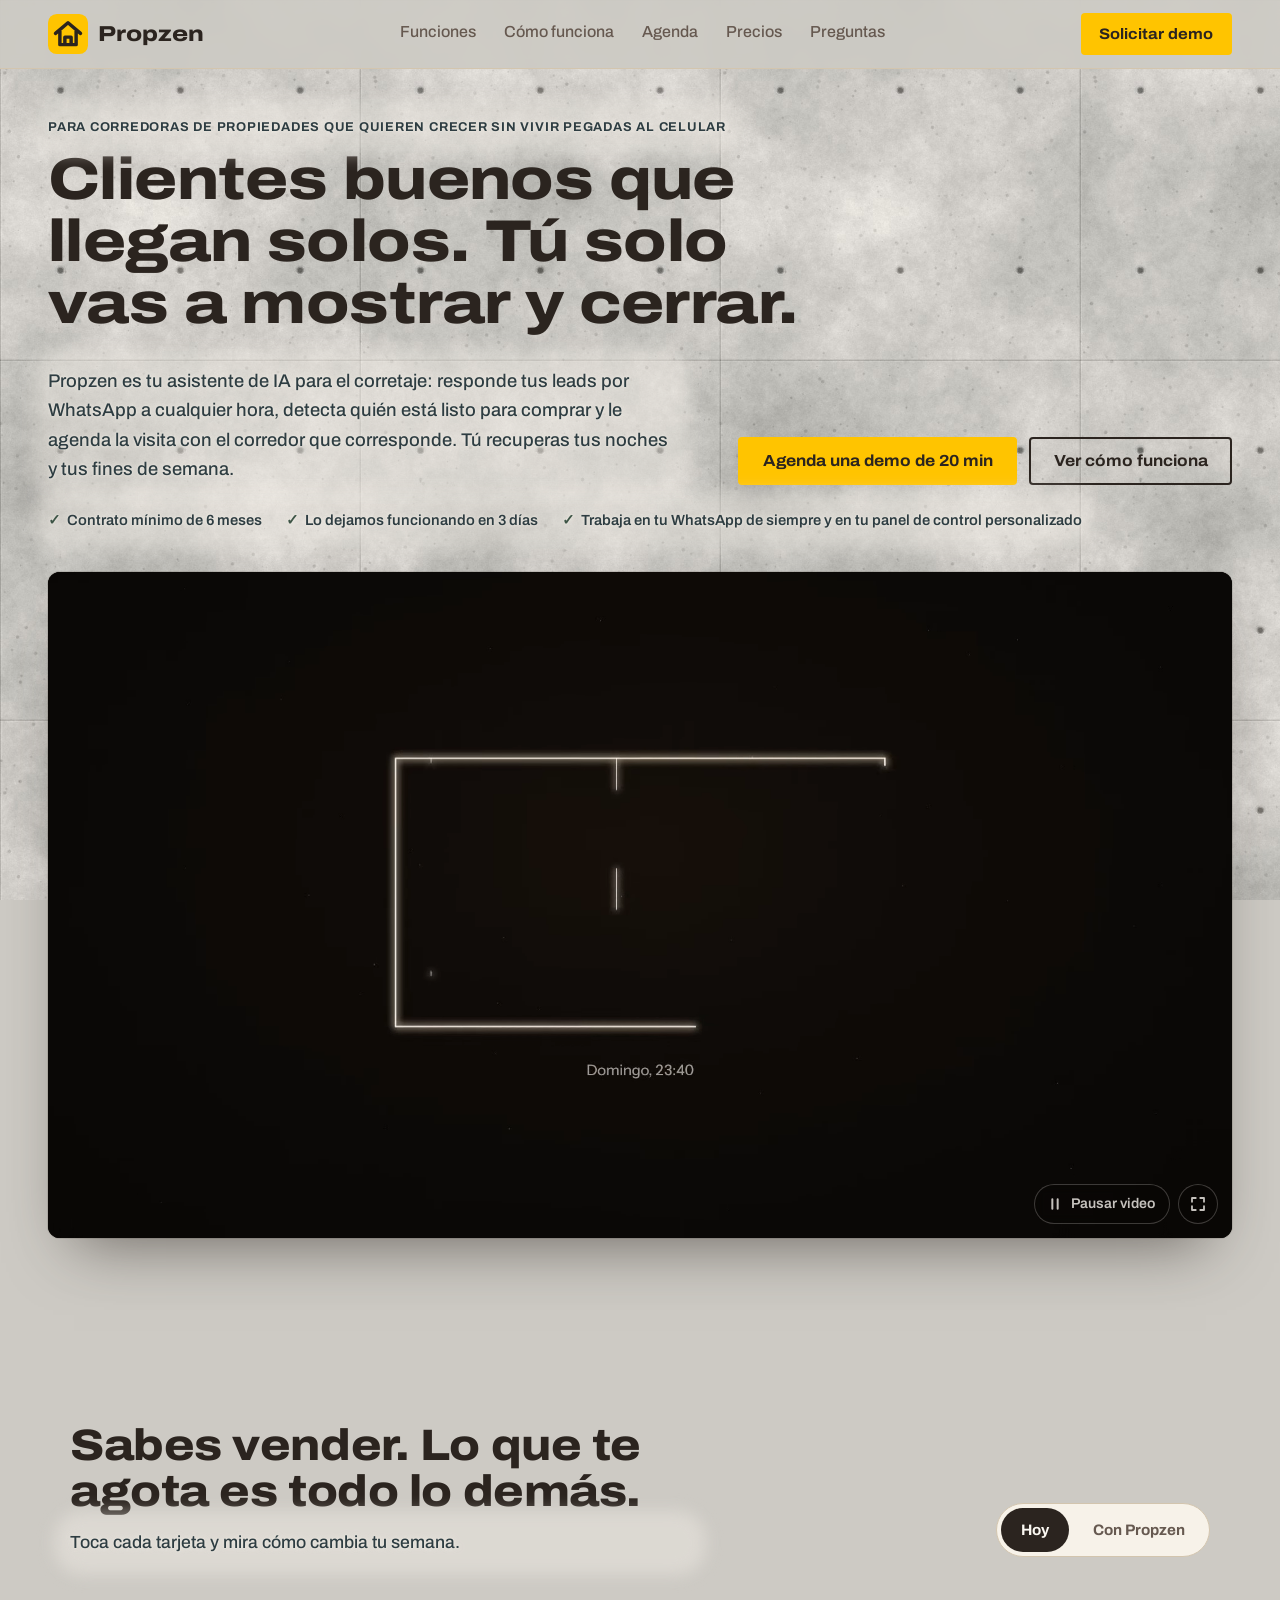
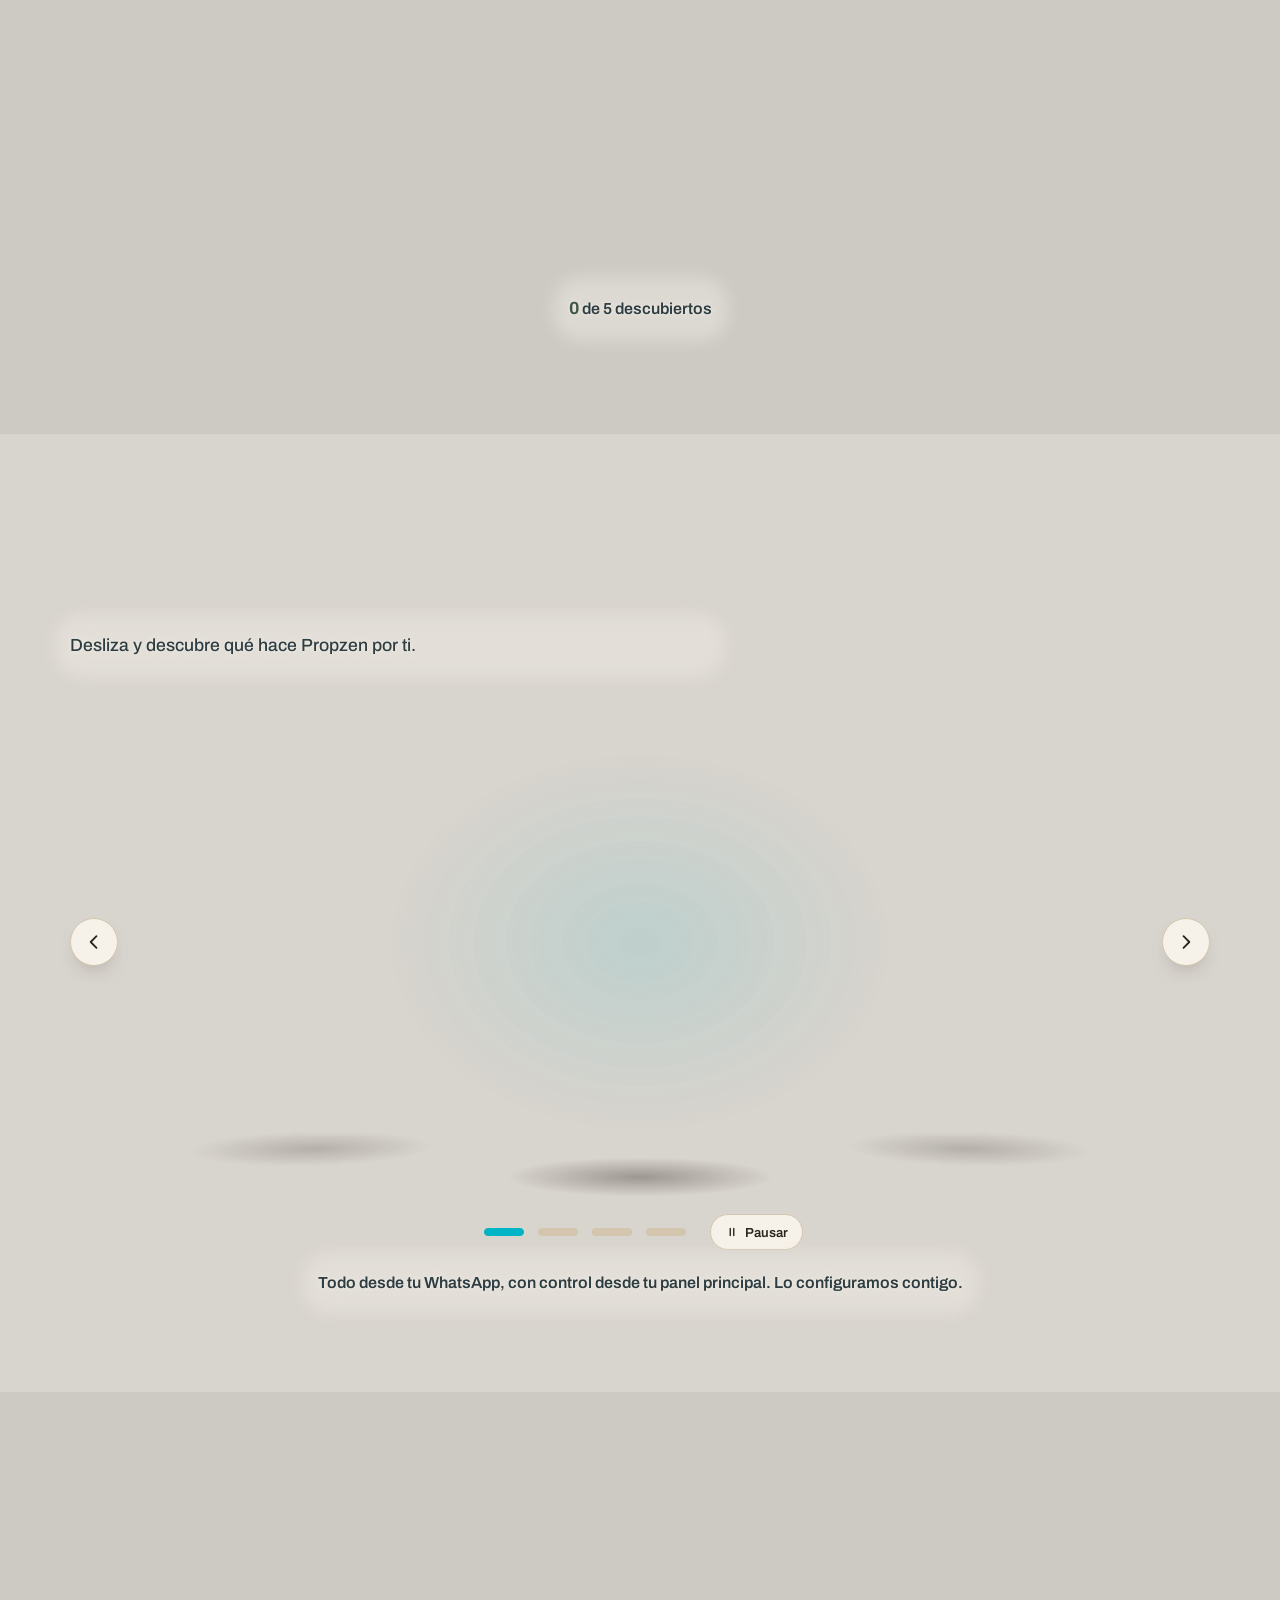
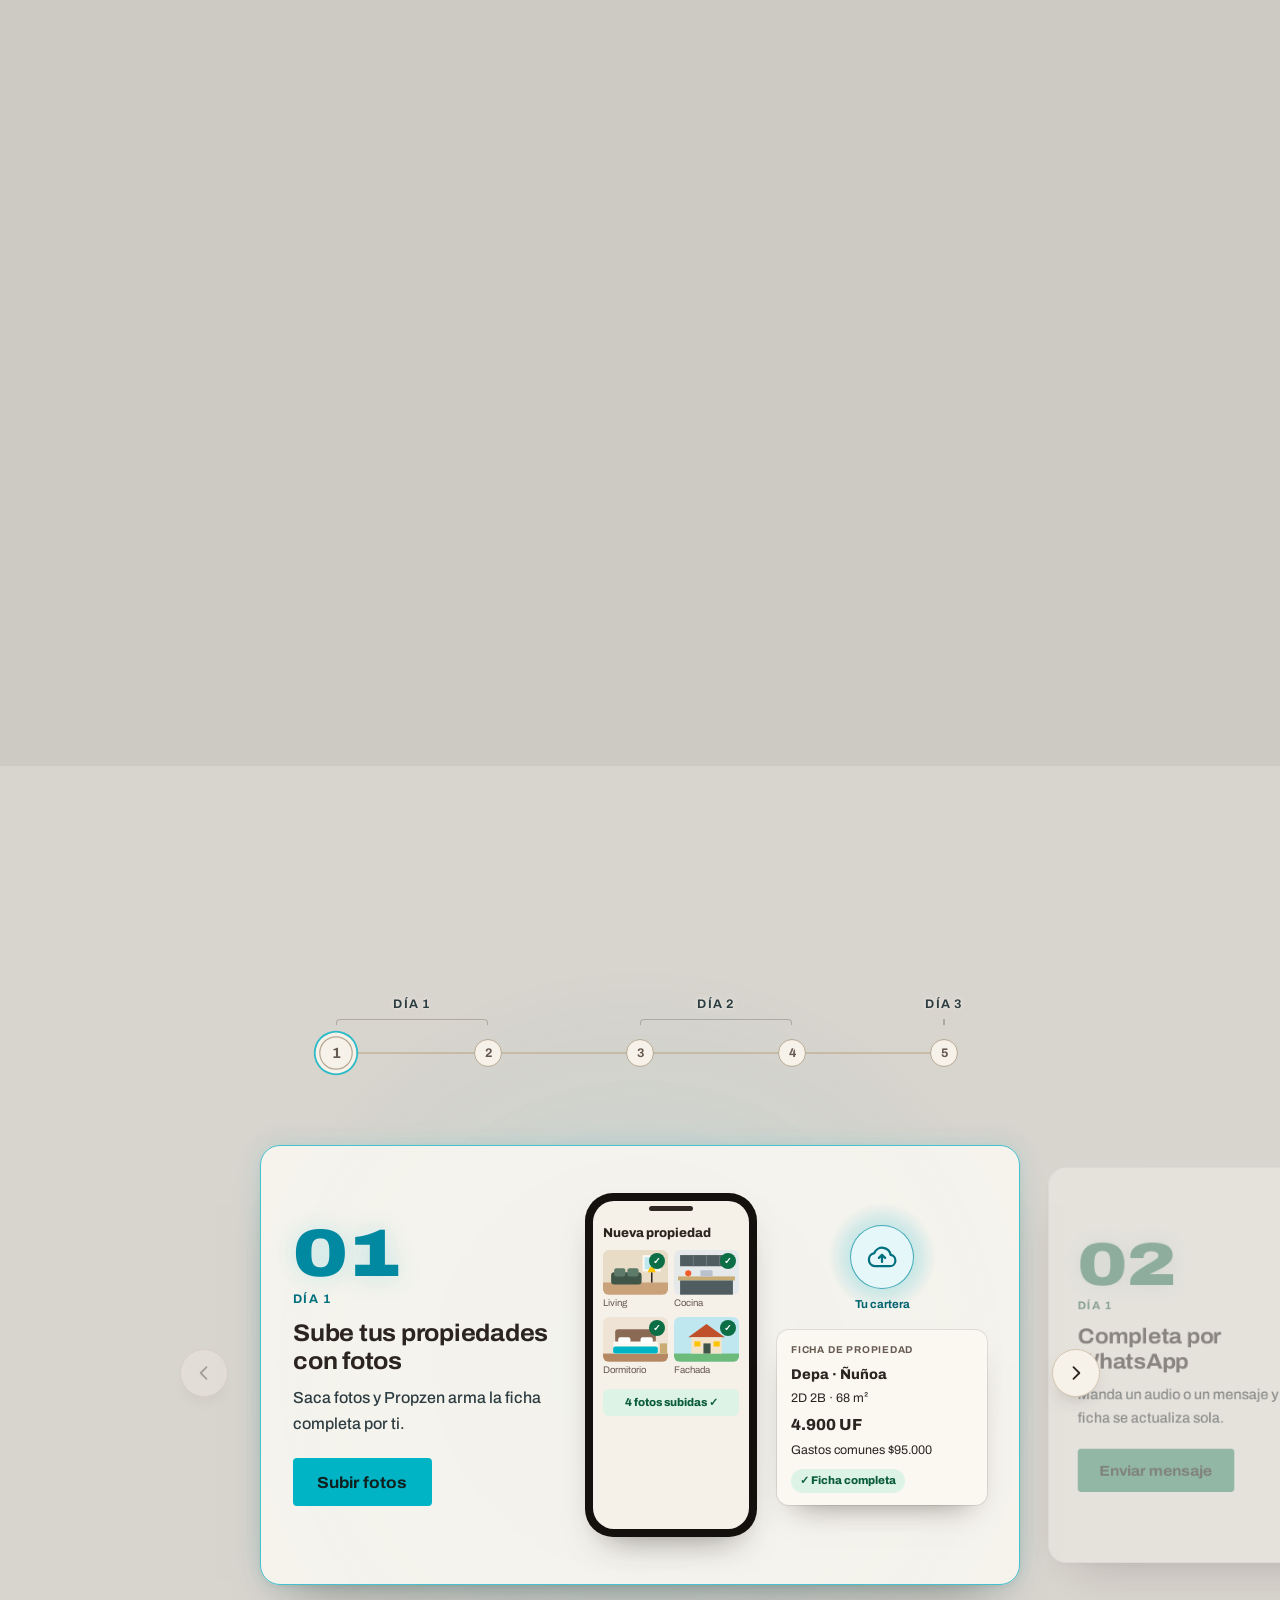
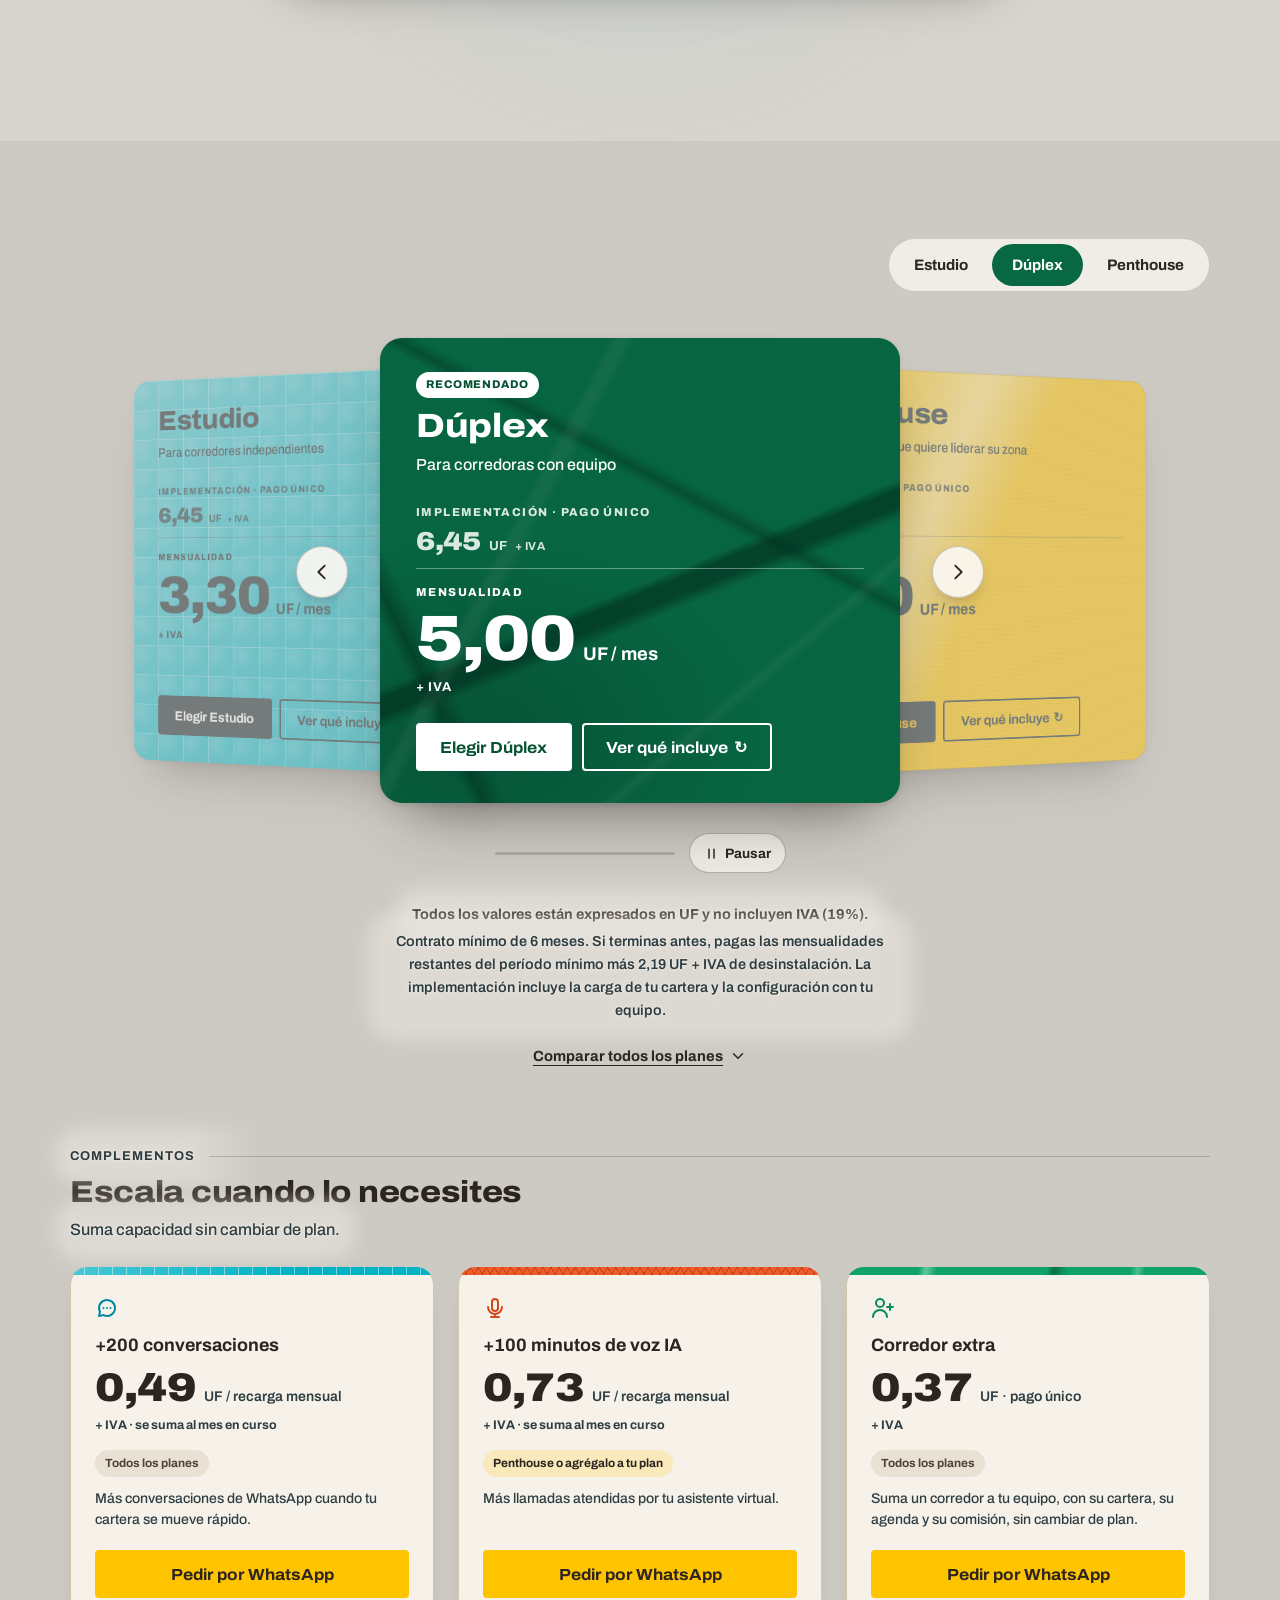
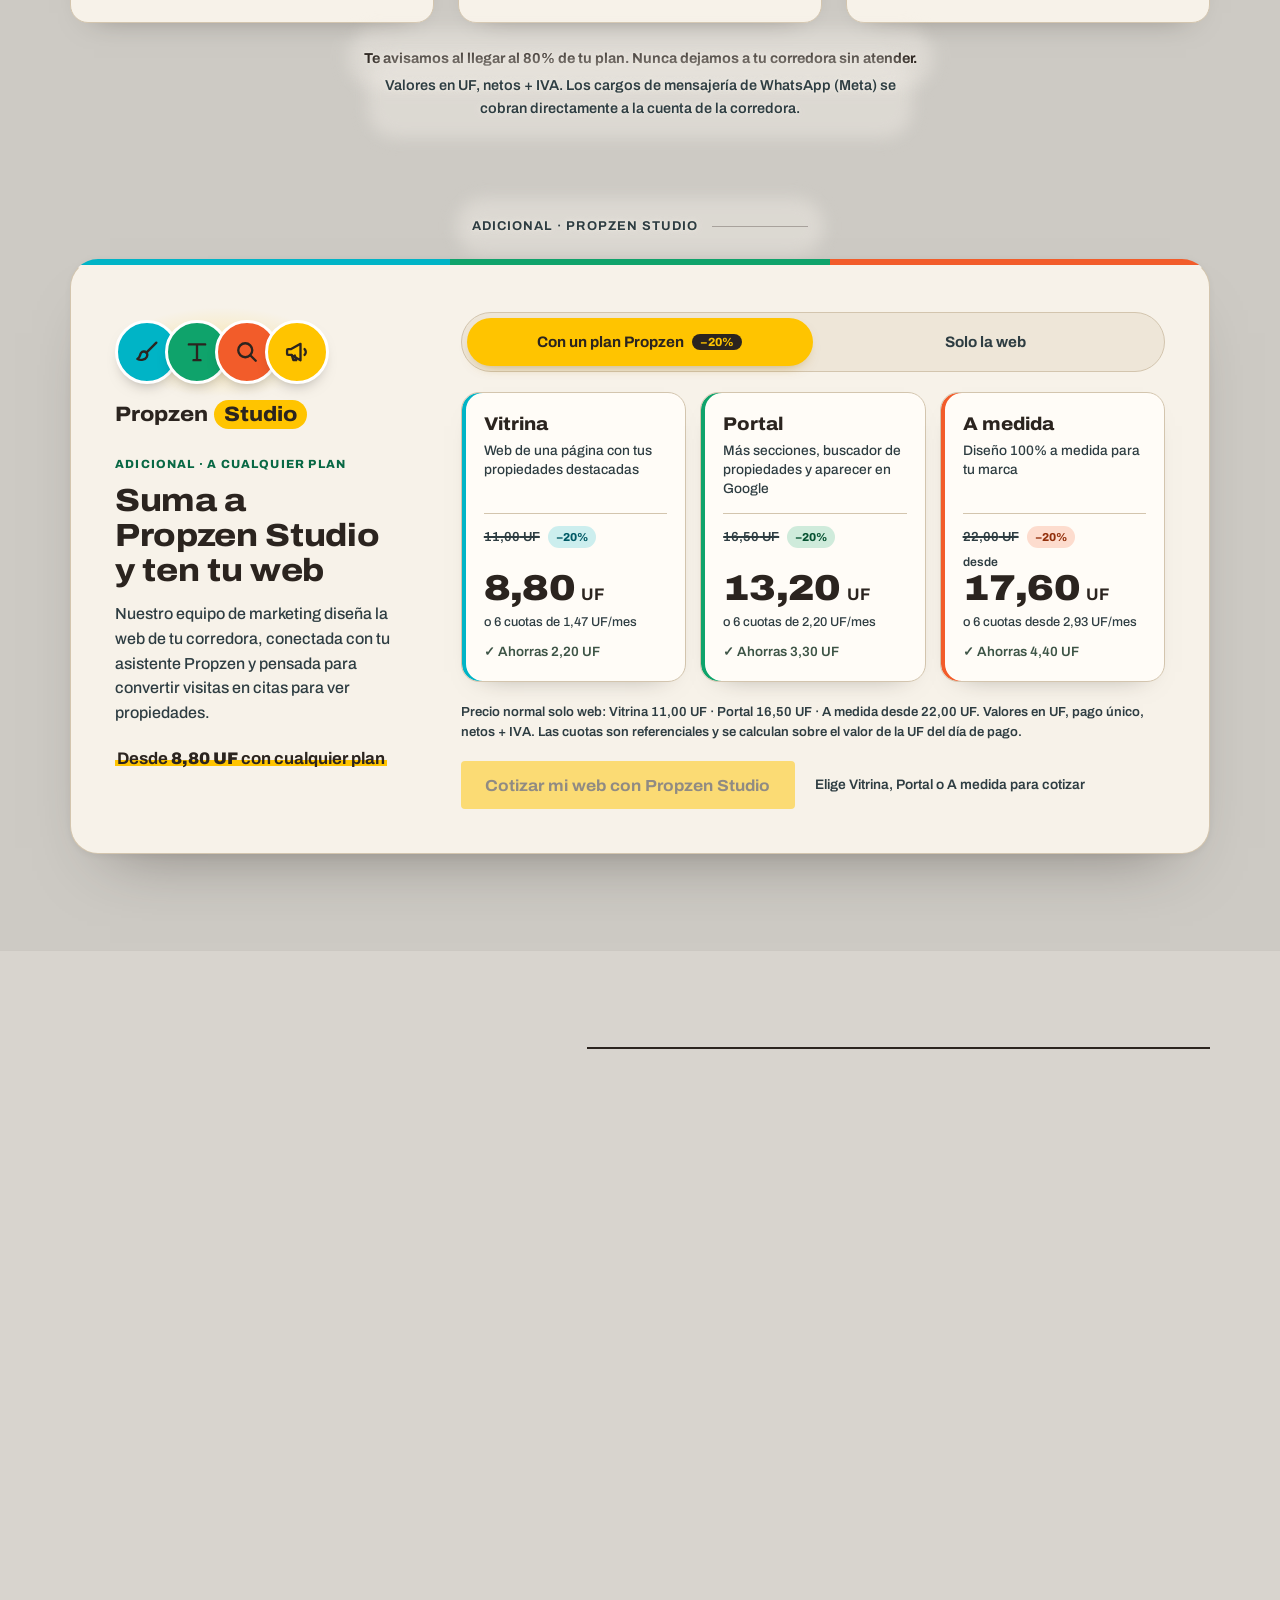
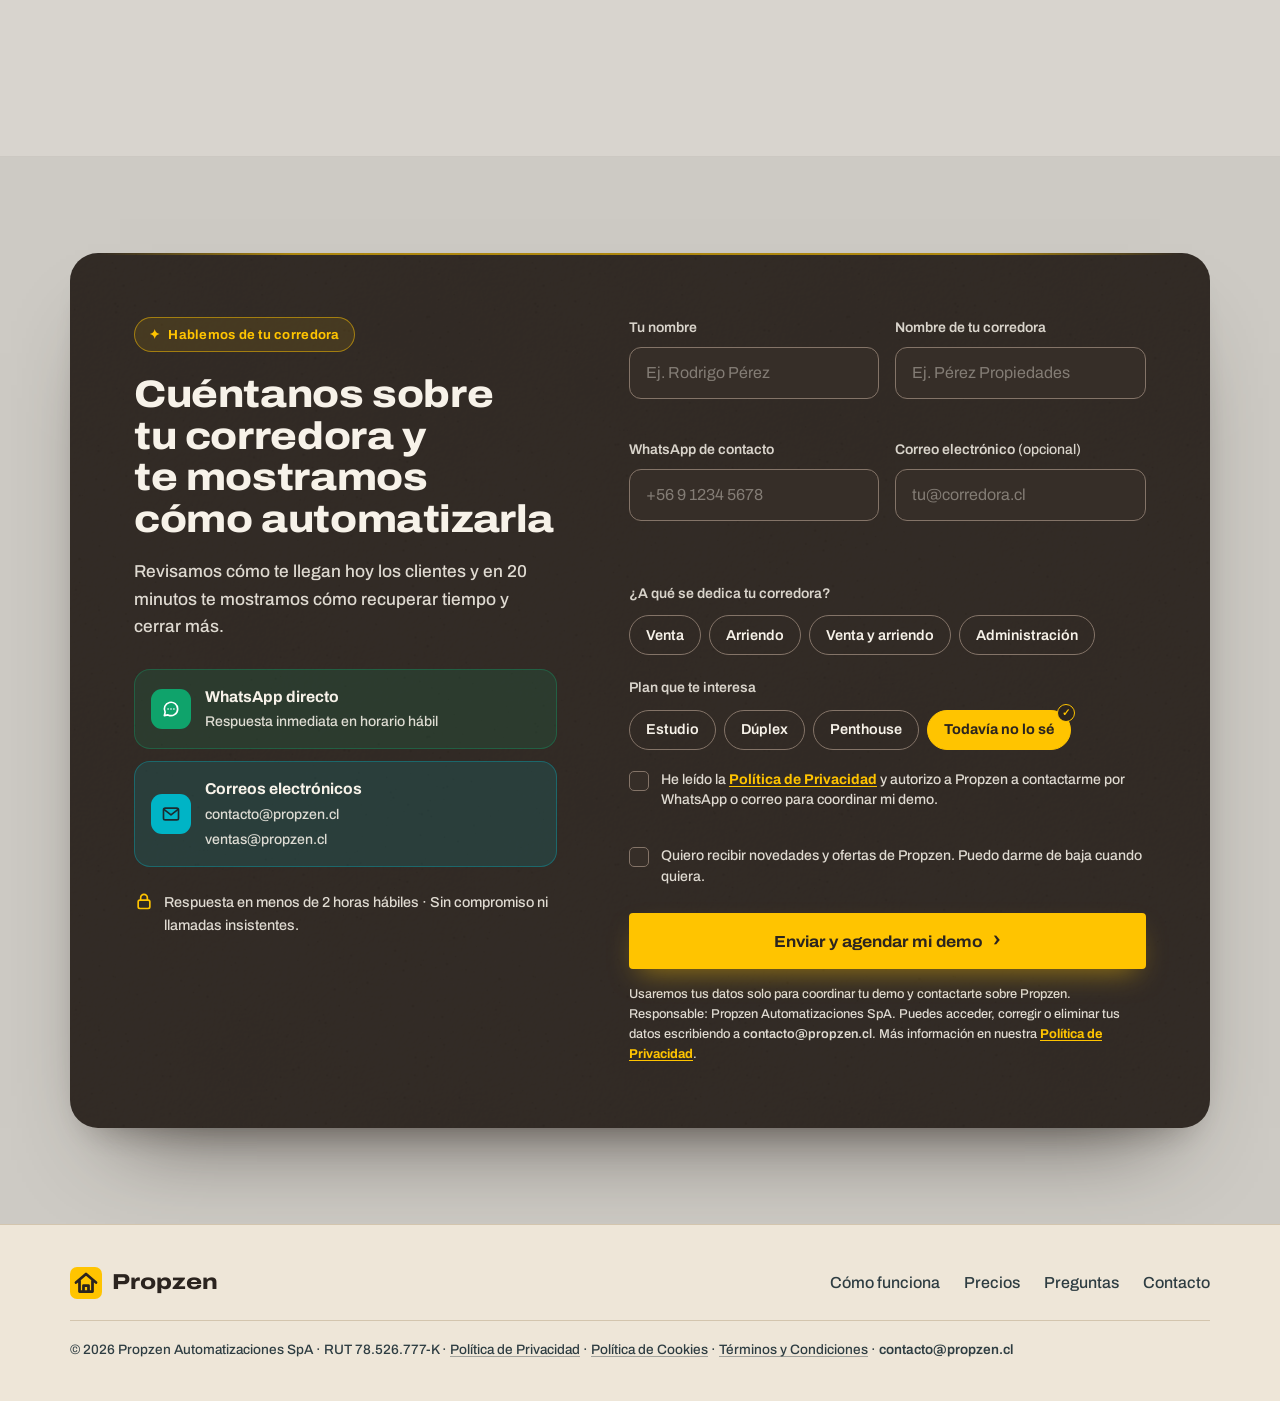
==== commit 3fb592cc: "Resultados: antes (solo corredores) y después (con Propzen) en porcentajes La pestaña Resultados pas" ====
--- a/index.html
+++ b/index.html
@@ -33,7 +33,7 @@
   <link rel="apple-touch-icon" href="/apple-touch-icon.png" sizes="180x180">
   <link rel="preload" href="fonts/archivo-latin.woff2" as="font" type="font/woff2" crossorigin>
   <link rel="preload" href="textures/hormigon.jpg" as="image">
-  <link rel="stylesheet" href="styles.css?v=20261007">
+  <link rel="stylesheet" href="styles.css?v=20261007-2">
   <script src="script.js?v=20261006"></script>
 
   <script type="application/ld+json">
@@ -621,14 +621,25 @@
             </div>
 
             <div class="tool__panel" role="tabpanel" id="panel-stats" aria-labelledby="tab-stats" inert>
-              <p class="stats__note">Ejemplo de un mes en una inmobiliaria de 5 agentes. Cifras ilustrativas.</p>
-              <div class="stats">
-                <div class="stat"><div class="stat__row"><span>Consultas recibidas</span><b>420</b></div><div class="stat__track"><i data-w="100"></i></div></div>
-                <div class="stat"><div class="stat__row"><span>Respondidas en menos de un minuto</span><b>420</b></div><div class="stat__track"><i data-w="100"></i></div></div>
-                <div class="stat"><div class="stat__row"><span>Clientes calificados</span><b>170</b></div><div class="stat__track"><i data-w="40"></i></div></div>
-                <div class="stat"><div class="stat__row"><span>Visitas agendadas</span><b>76</b></div><div class="stat__track"><i data-w="18"></i></div></div>
-                <div class="stat"><div class="stat__row"><span>Visitas realizadas</span><b>63</b></div><div class="stat__track"><i data-w="15"></i></div></div>
-              </div>
+              <!-- Antes y después en porcentaje de las consultas del mes: data-w es el ancho de la barra (%) y la anima script.js -->
+              <p class="stats__note">Ejemplo de un mes en una inmobiliaria de 5 agentes: qué porcentaje de las consultas llega a cada etapa. Cifras ilustrativas.</p>
+              <div class="stats-vs">
+                <div class="stats stats--antes">
+                  <h3 class="stats__head"><span class="tag tag--antes">Antes</span> Solo con tus corredores</h3>
+                  <div class="stat"><div class="stat__row"><span>Respondidas en menos de un minuto</span><b>10&nbsp;%</b></div><div class="stat__track"><i data-w="10"></i></div></div>
+                  <div class="stat"><div class="stat__row"><span>Clientes calificados</span><b>22&nbsp;%</b></div><div class="stat__track"><i data-w="22"></i></div></div>
+                  <div class="stat"><div class="stat__row"><span>Visitas agendadas</span><b>9&nbsp;%</b></div><div class="stat__track"><i data-w="9"></i></div></div>
+                  <div class="stat"><div class="stat__row"><span>Visitas realizadas</span><b>5&nbsp;%</b></div><div class="stat__track"><i data-w="5"></i></div></div>
+                </div>
+                <div class="stats stats--despues">
+                  <h3 class="stats__head"><span class="tag tag--despues">Después</span> Con Propzen</h3>
+                  <div class="stat"><div class="stat__row"><span>Respondidas en menos de un minuto</span><b>100&nbsp;%</b></div><div class="stat__track"><i data-w="100"></i></div></div>
+                  <div class="stat"><div class="stat__row"><span>Clientes calificados</span><b>45&nbsp;%</b></div><div class="stat__track"><i data-w="45"></i></div></div>
+                  <div class="stat"><div class="stat__row"><span>Visitas agendadas</span><b>24&nbsp;%</b></div><div class="stat__track"><i data-w="24"></i></div></div>
+                  <div class="stat"><div class="stat__row"><span>Visitas realizadas</span><b>20&nbsp;%</b></div><div class="stat__track"><i data-w="20"></i></div></div>
+                </div>
+              </div>
+              <p class="stats__sum">Con las mismas consultas, <strong>4 veces más visitas realizadas</strong>.</p>
             </div>
           </div>
         </div>
--- a/styles.css
+++ b/styles.css
@@ -346,13 +346,29 @@
 }
 .lead-card .btn { justify-self: start; }
 
-.stats__note { font-size: .85rem; font-weight: 600; color: var(--texto-2); }
+.stats__note { margin: 0; font-size: .85rem; font-weight: 600; color: var(--texto-2); }
 .stats { display: grid; gap: 16px; }
 .stat__row { display: flex; justify-content: space-between; gap: 12px; margin-bottom: 6px; font-size: .92rem; }
-.stat__row b { font-size: 1.1rem; font-stretch: 112%; }
+.stat__row b { font-size: 1.1rem; font-stretch: 112%; white-space: nowrap; }
 .stat__track { height: 10px; border-radius: 999px; background: #ECE3D3; overflow: hidden; }
 .stat__track i { display: block; height: 100%; width: 0; border-radius: 999px; background: var(--plano); transition: width 1s var(--ease) .1s; }
 .stat:last-child .stat__track i { background: var(--cartel-2); }
+/* Resultados: antes (solo los corredores, gris como las citas "a mano" de la agenda) y después (con Propzen, en el
+   verde del panel), lado a lado; en celular, uno sobre otro */
+.stats-vs { display: grid; grid-template-columns: repeat(2, minmax(0, 1fr)); gap: 16px; margin-top: 14px; }
+.stats-vs .stats { align-content: start; padding: 18px; border: 1px solid #ECE3D3; border-radius: 12px; }
+.stats--despues { background: var(--ok-bg); border-color: #C9D1C6; }
+.stats--despues .stat__track { background: #D3DACF; }
+.stats--antes .stat__track i, .stats--antes .stat:last-child .stat__track i { background: #7D878B; }
+.stats__head { display: flex; flex-wrap: wrap; align-items: center; gap: 6px 10px; margin: 0; font-size: 1rem; font-weight: 700; line-height: 1.3; }
+.tag--antes { background: #E4E2DE; color: #4F5D61; }
+.tag--despues { background: var(--plano); color: #FBF8F2; }
+.stats__sum { margin: 14px 0 0; font-size: .95rem; color: var(--texto-2); }
+.stats__sum strong { color: var(--plano); }
+@media (max-width: 767px) {
+  .stats-vs { grid-template-columns: minmax(0, 1fr); gap: 12px; }
+  .stats-vs .stats { padding: 16px; }
+}
 
 /* Ficha de una visita */
 .modal {
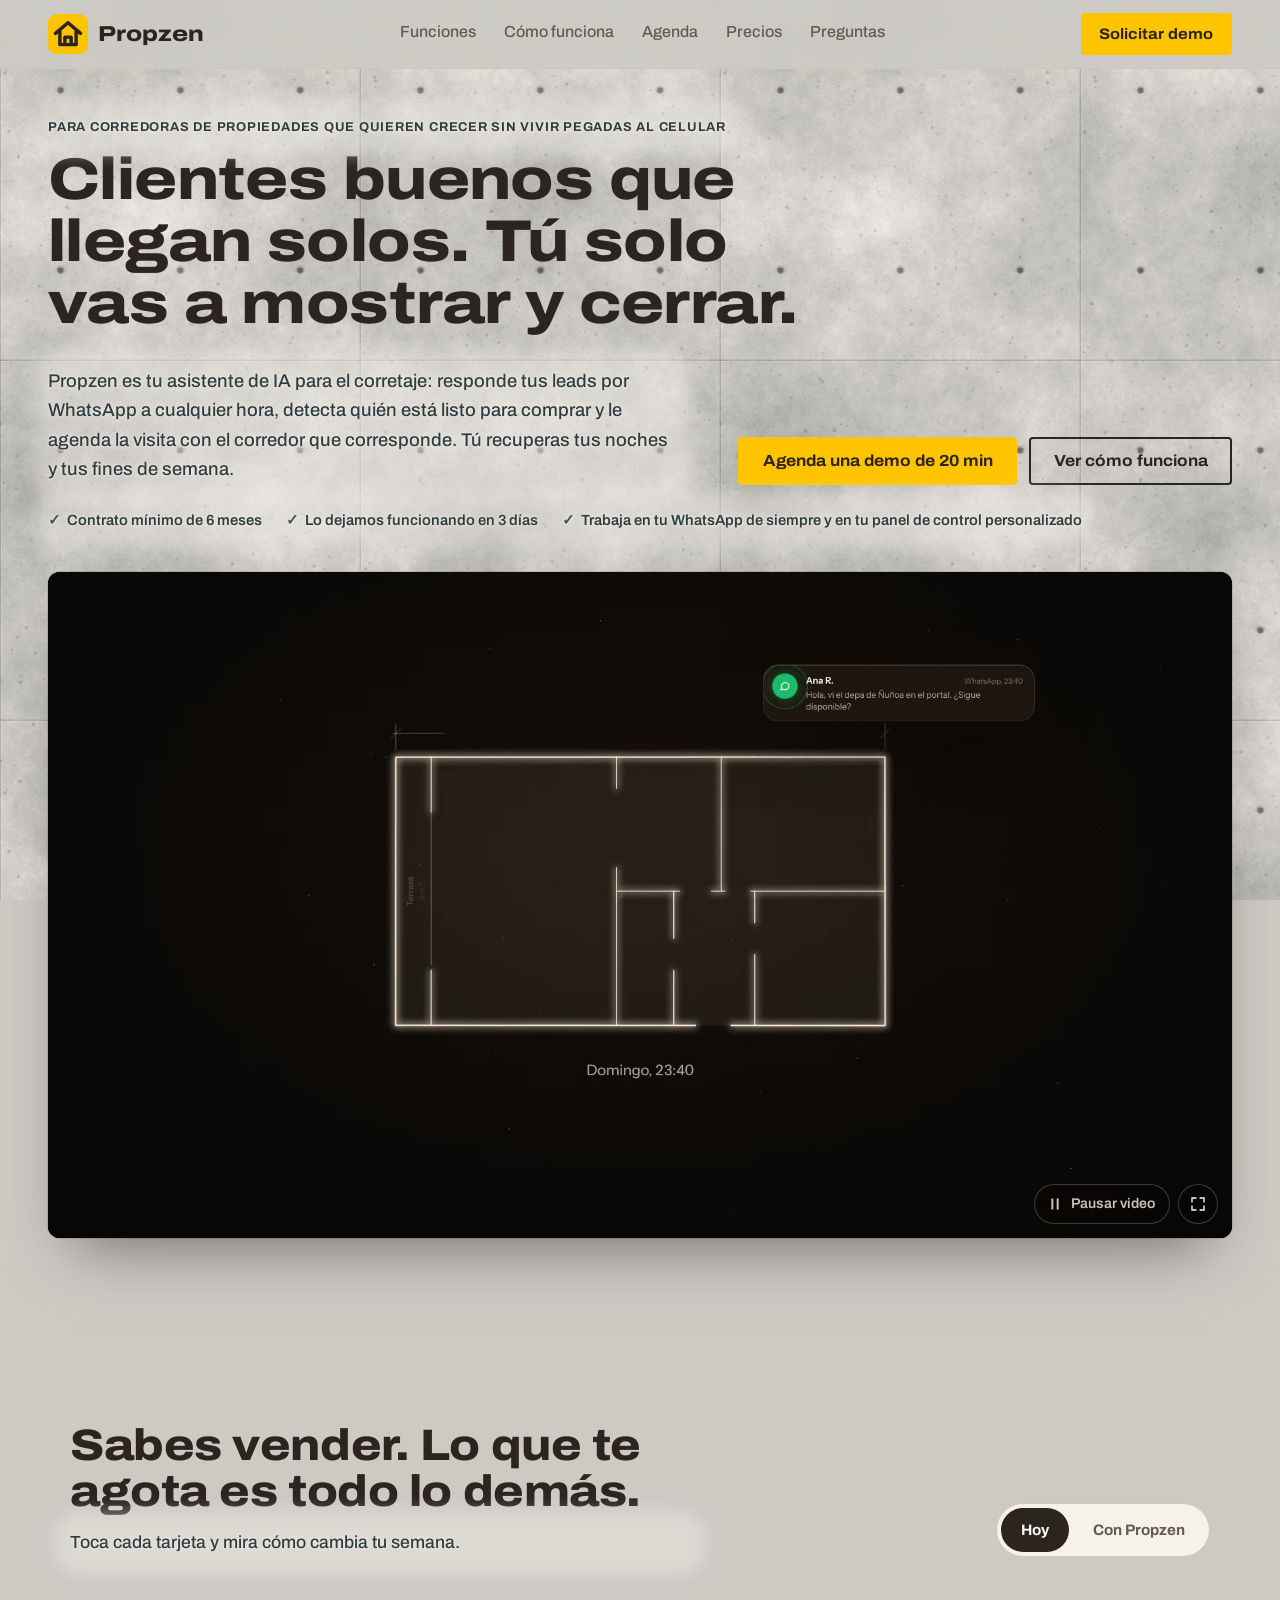
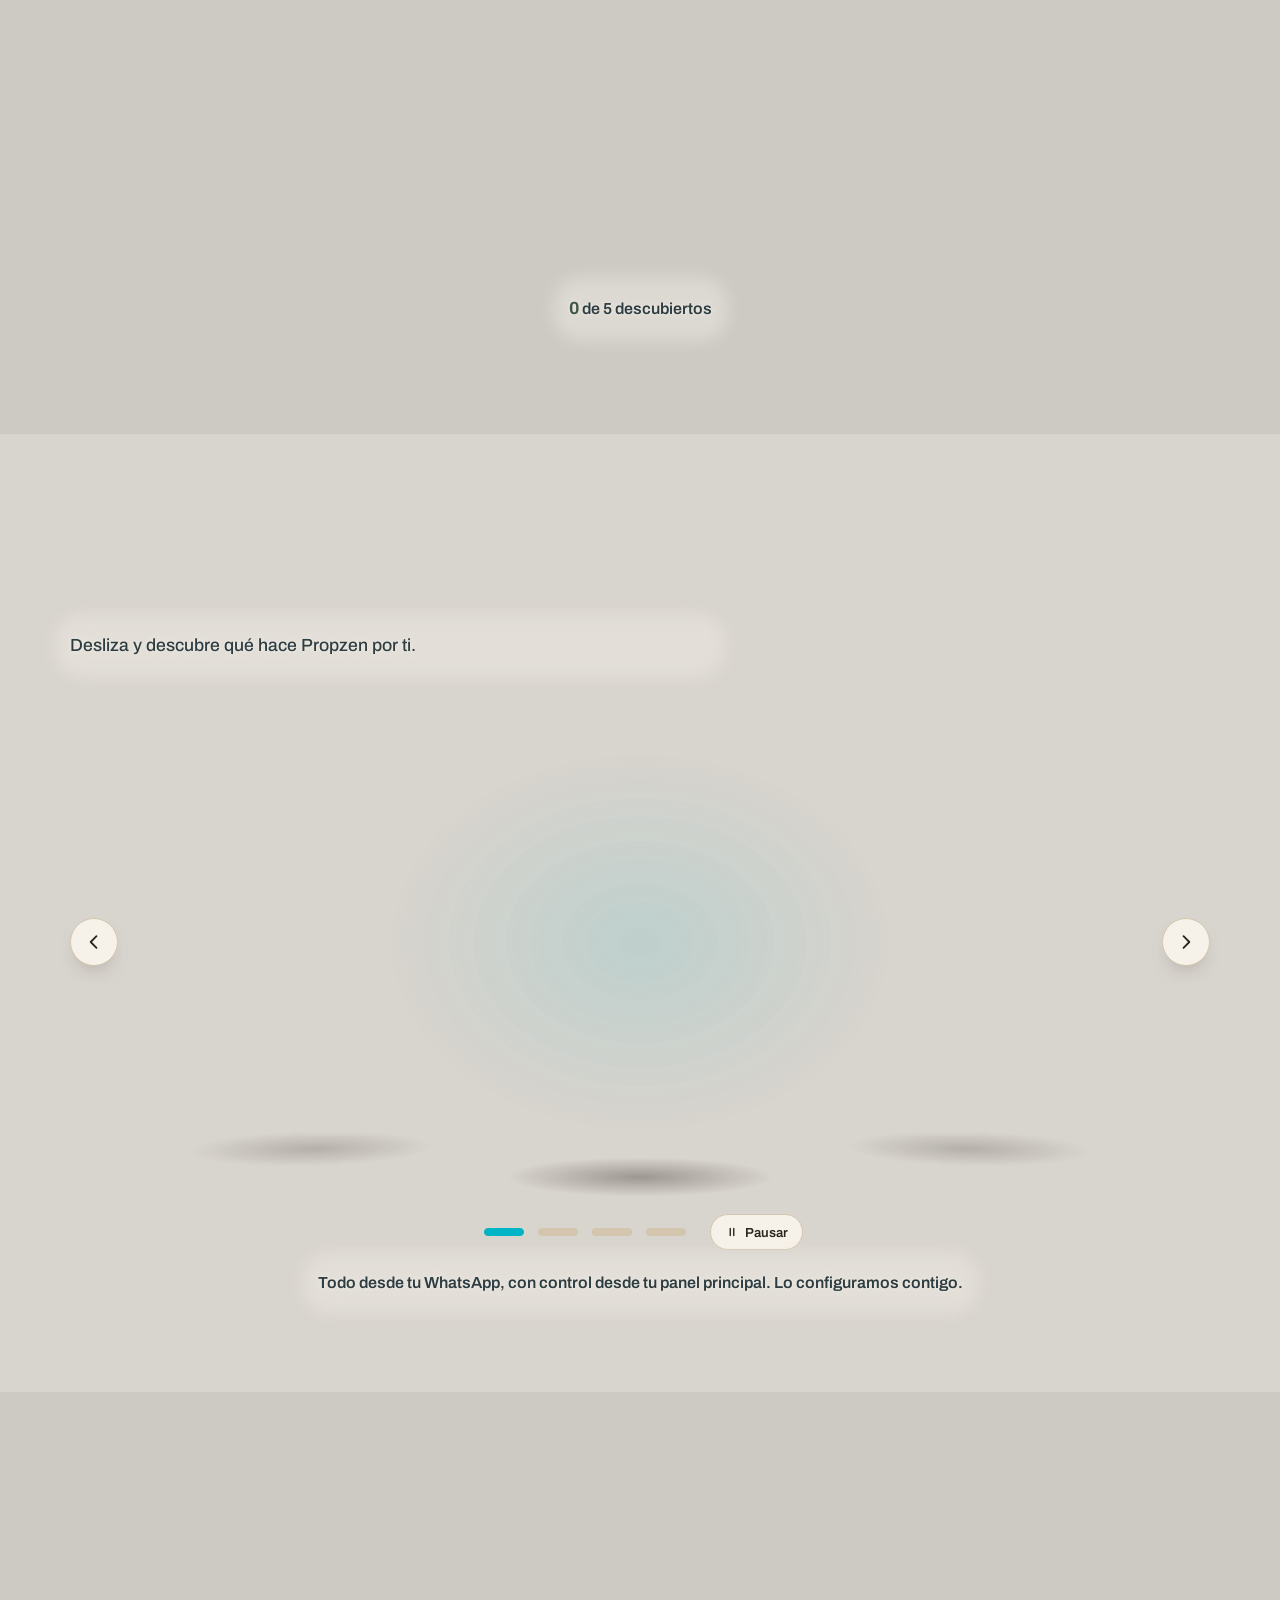
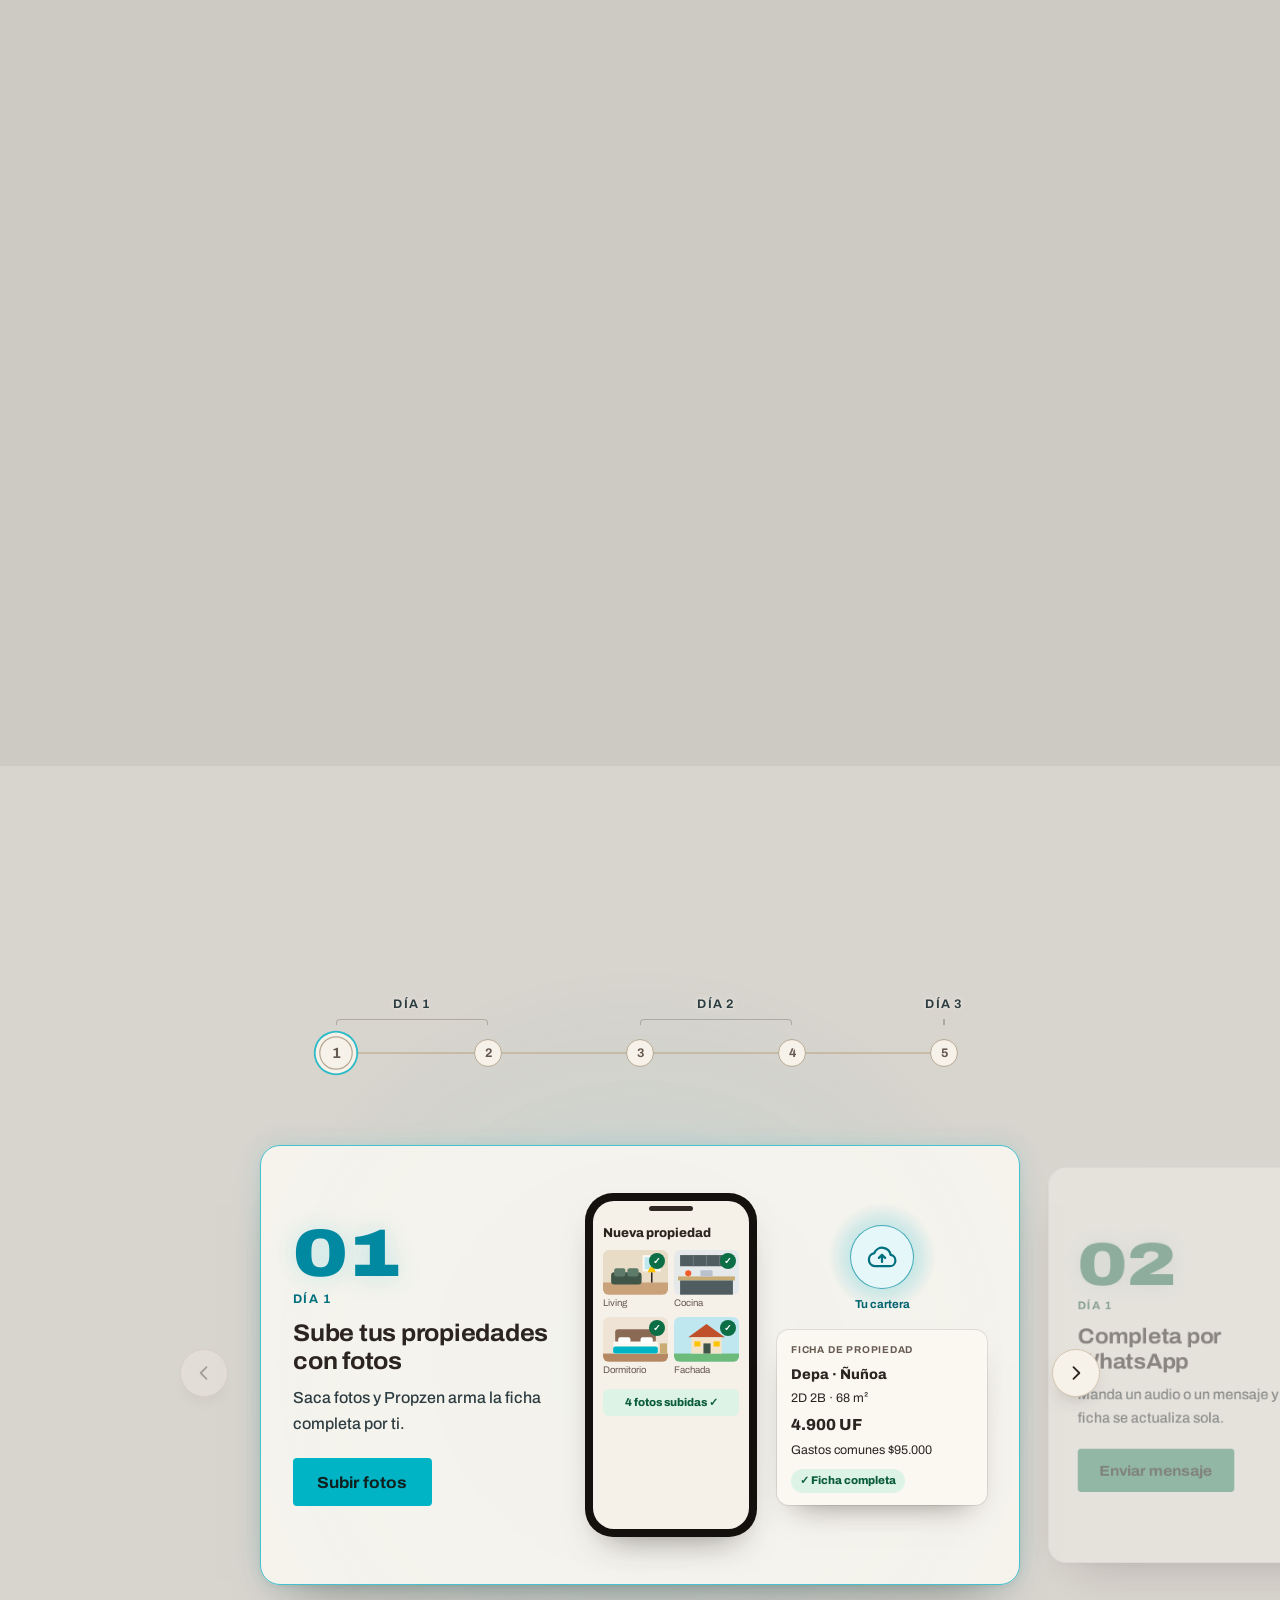
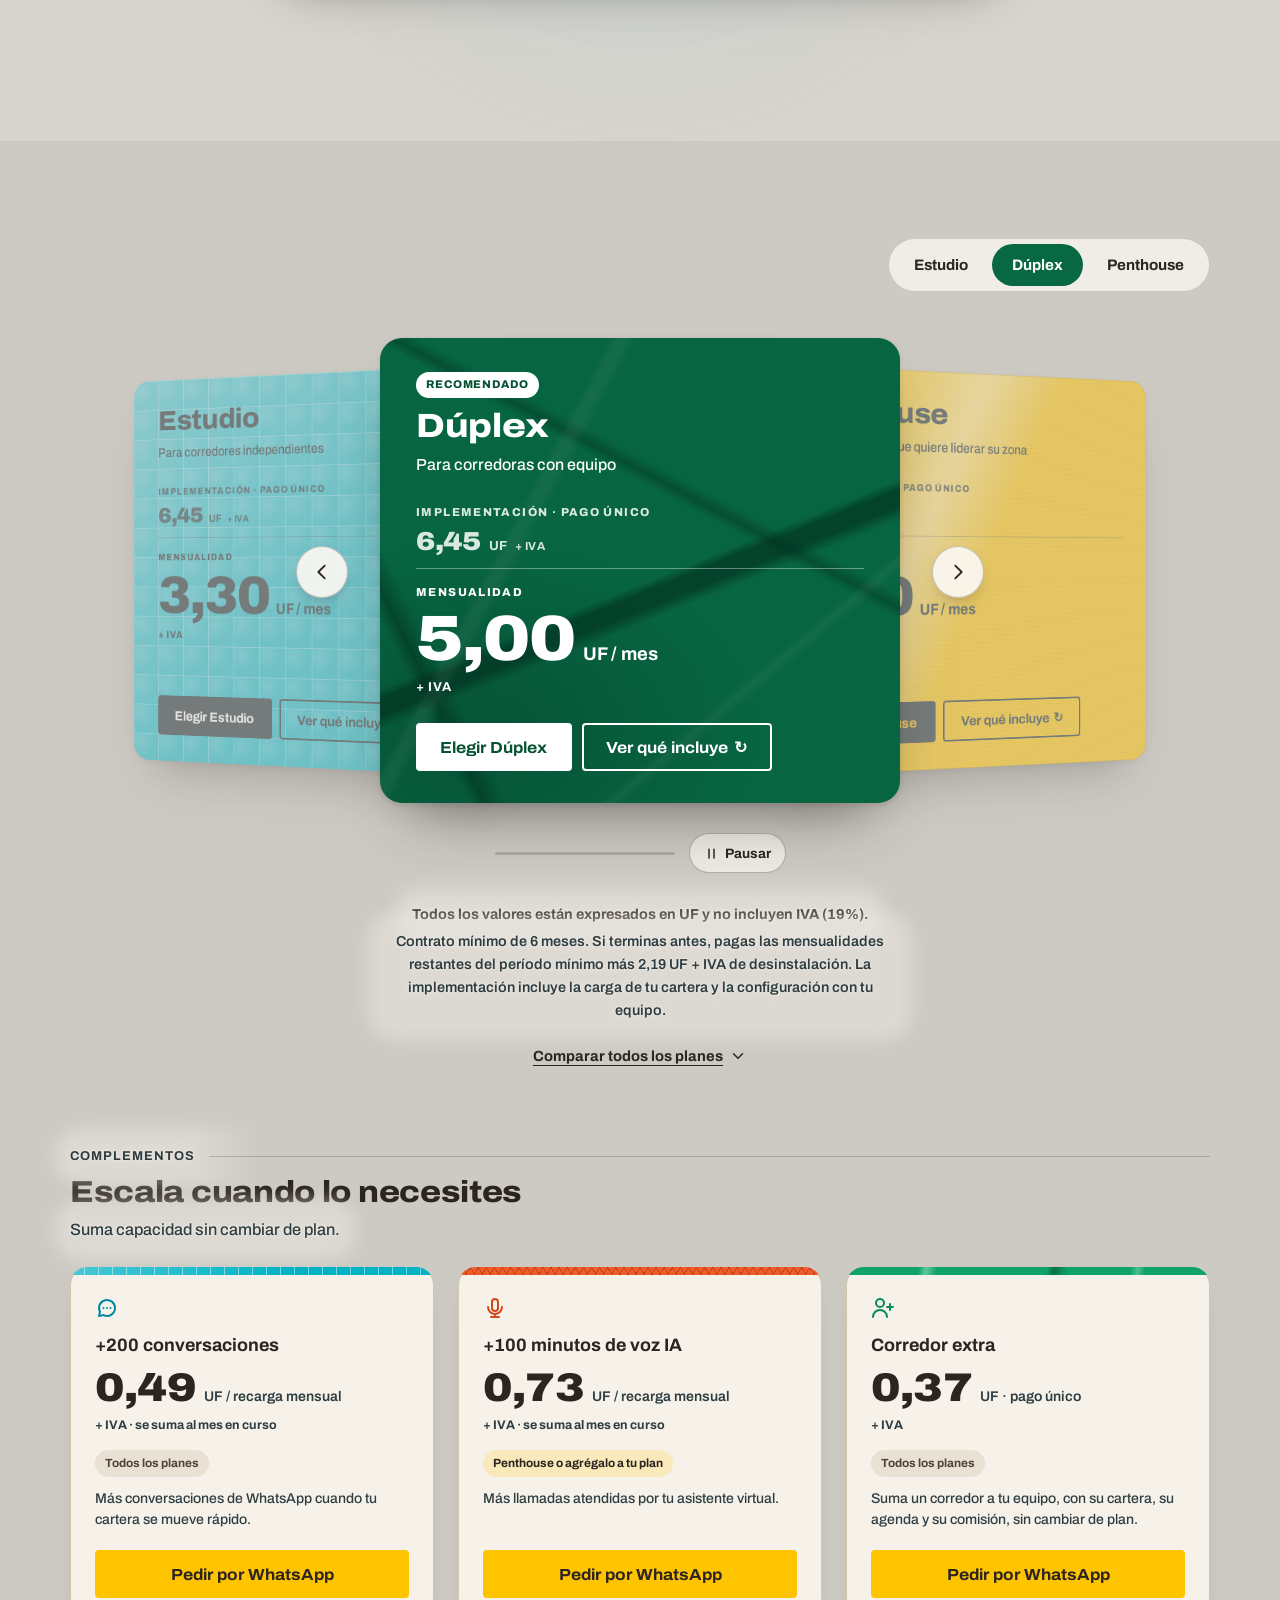
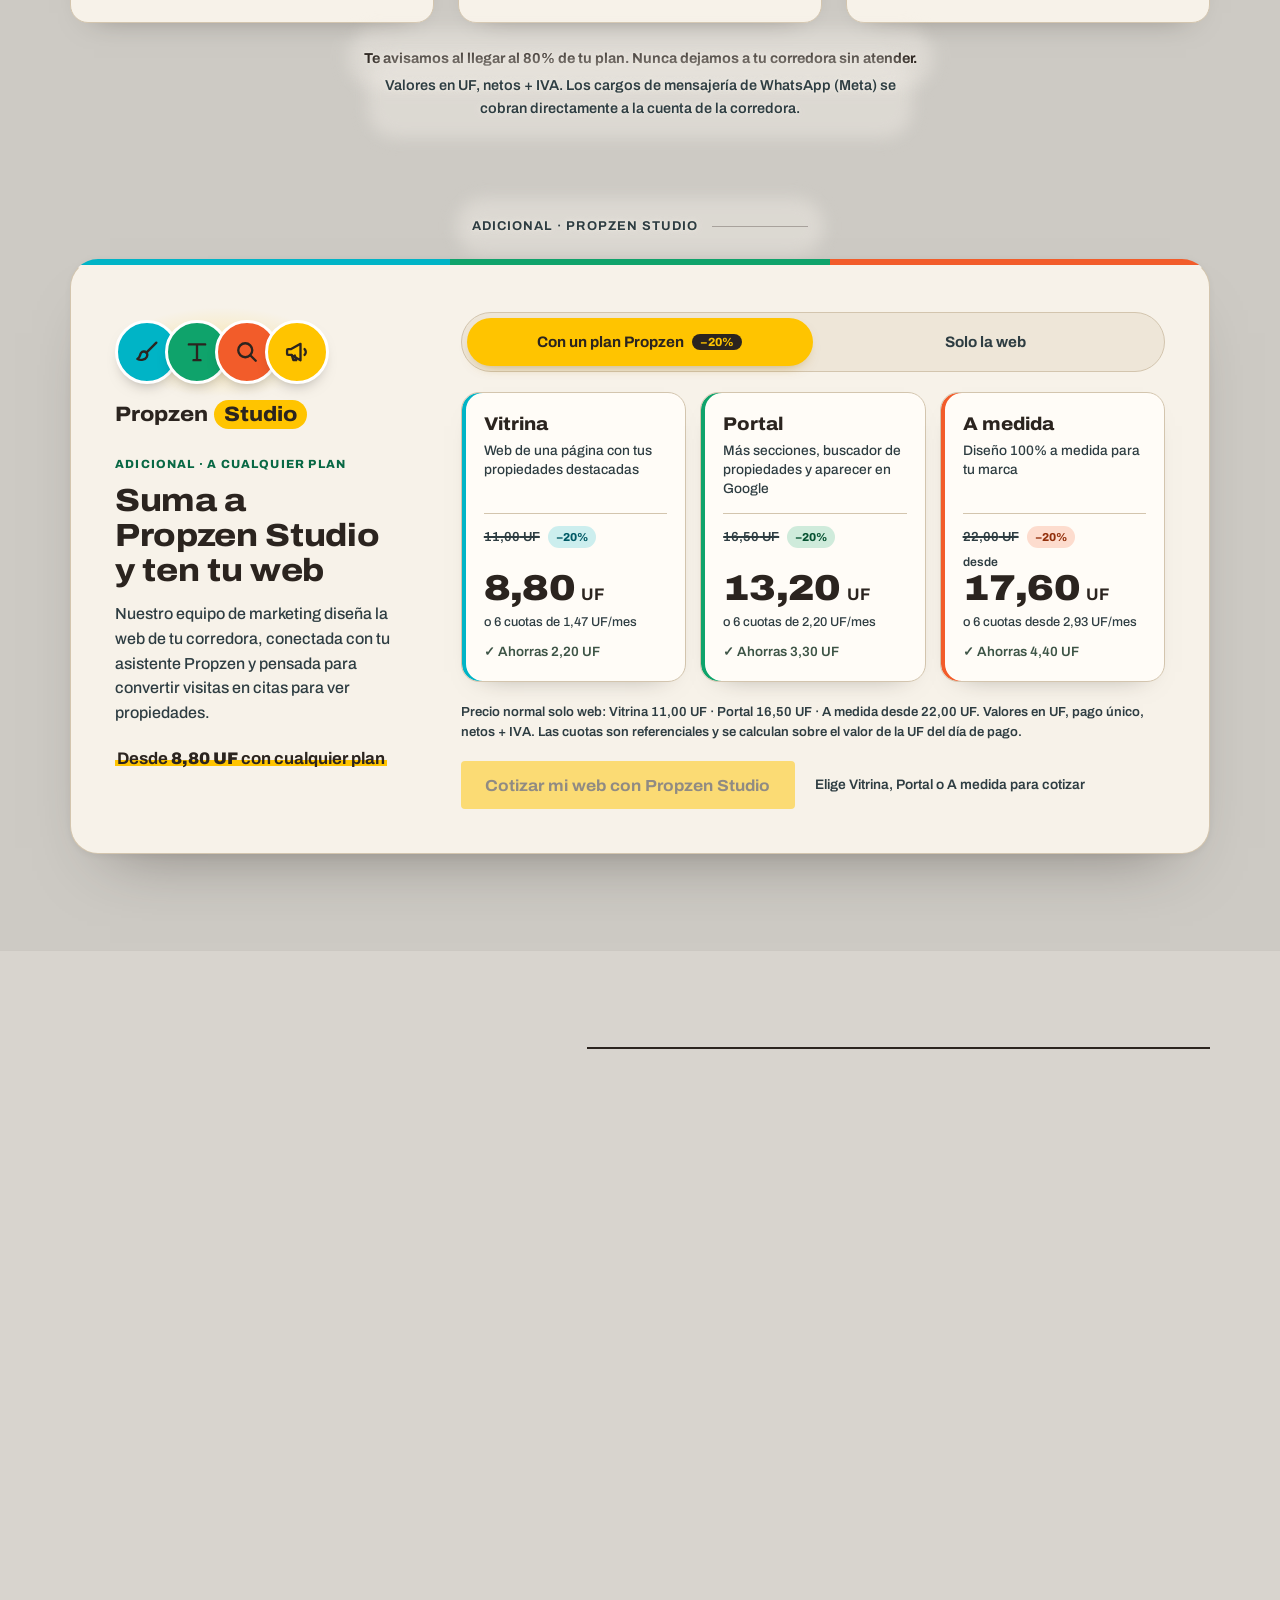
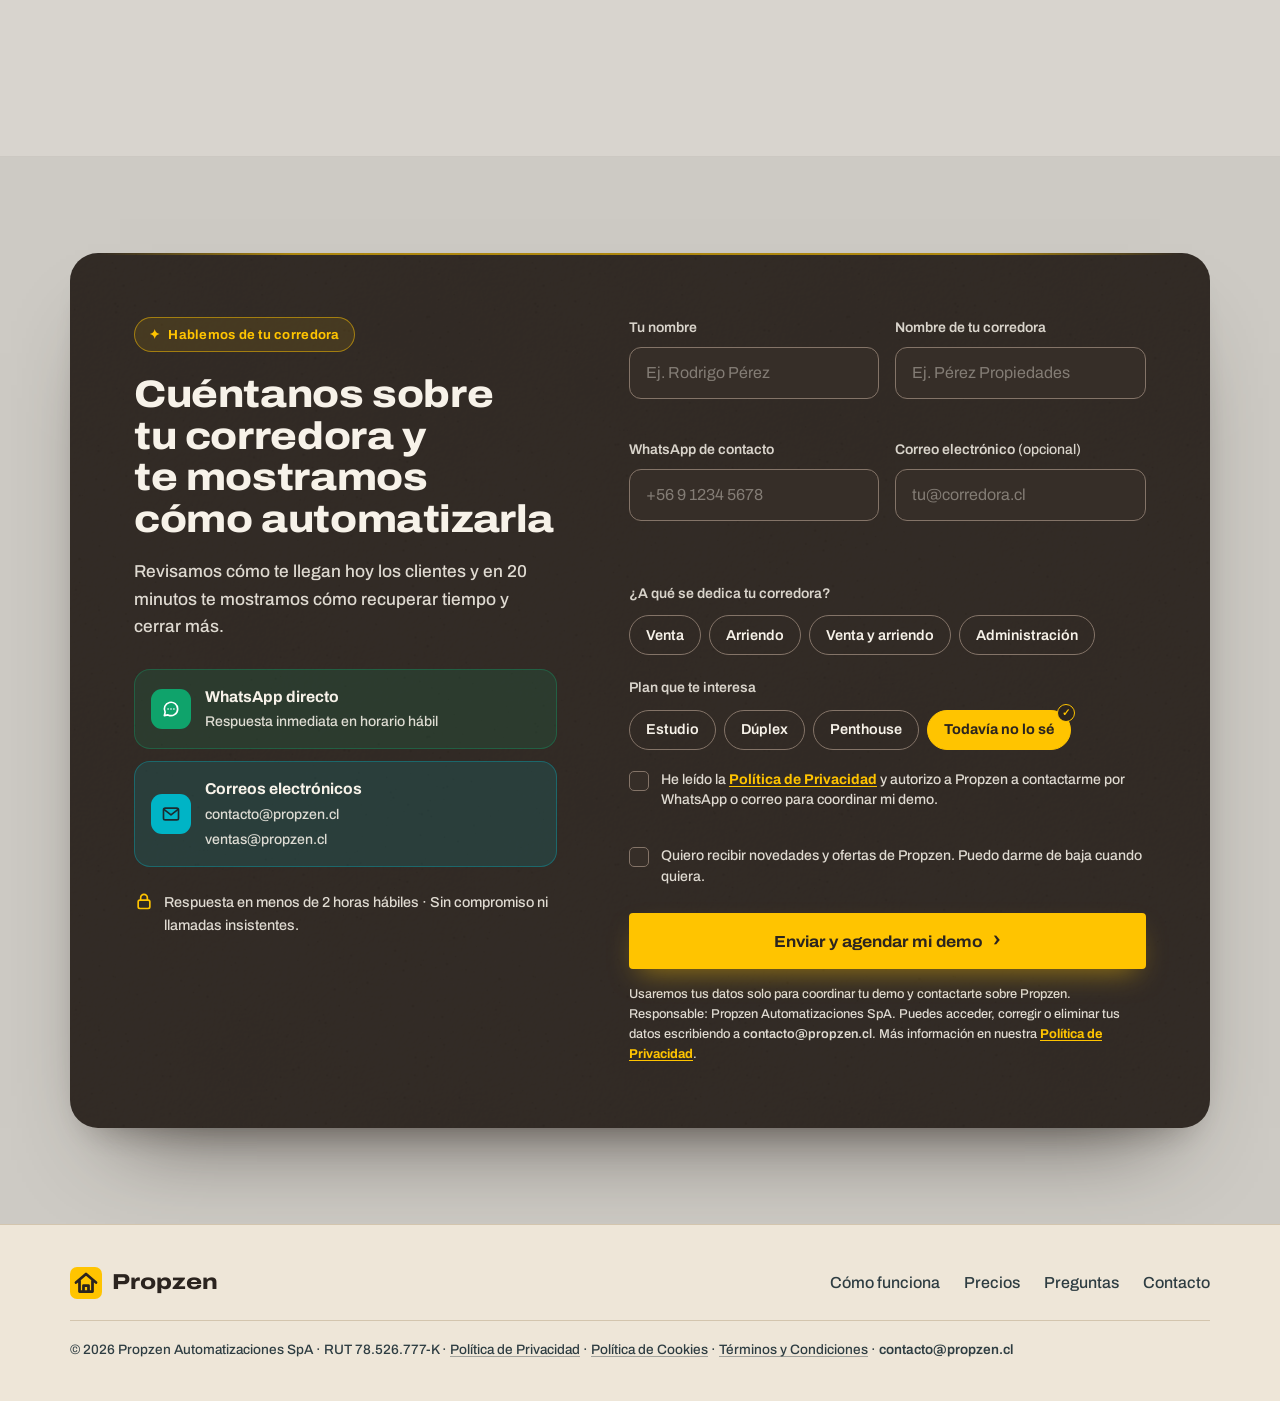
==== commit 381211bf: "Resultados: después con Propzen más optimista (60 %, 40 %, 35 %; 7 veces más visitas) Clientes calif" ====
--- a/index.html
+++ b/index.html
@@ -634,12 +634,12 @@
                 <div class="stats stats--despues">
                   <h3 class="stats__head"><span class="tag tag--despues">Después</span> Con Propzen</h3>
                   <div class="stat"><div class="stat__row"><span>Respondidas en menos de un minuto</span><b>100&nbsp;%</b></div><div class="stat__track"><i data-w="100"></i></div></div>
-                  <div class="stat"><div class="stat__row"><span>Clientes calificados</span><b>45&nbsp;%</b></div><div class="stat__track"><i data-w="45"></i></div></div>
-                  <div class="stat"><div class="stat__row"><span>Visitas agendadas</span><b>24&nbsp;%</b></div><div class="stat__track"><i data-w="24"></i></div></div>
-                  <div class="stat"><div class="stat__row"><span>Visitas realizadas</span><b>20&nbsp;%</b></div><div class="stat__track"><i data-w="20"></i></div></div>
-                </div>
-              </div>
-              <p class="stats__sum">Con las mismas consultas, <strong>4 veces más visitas realizadas</strong>.</p>
+                  <div class="stat"><div class="stat__row"><span>Clientes calificados</span><b>60&nbsp;%</b></div><div class="stat__track"><i data-w="60"></i></div></div>
+                  <div class="stat"><div class="stat__row"><span>Visitas agendadas</span><b>40&nbsp;%</b></div><div class="stat__track"><i data-w="40"></i></div></div>
+                  <div class="stat"><div class="stat__row"><span>Visitas realizadas</span><b>35&nbsp;%</b></div><div class="stat__track"><i data-w="35"></i></div></div>
+                </div>
+              </div>
+              <p class="stats__sum">Con las mismas consultas, <strong>7 veces más visitas realizadas</strong>.</p>
             </div>
           </div>
         </div>
